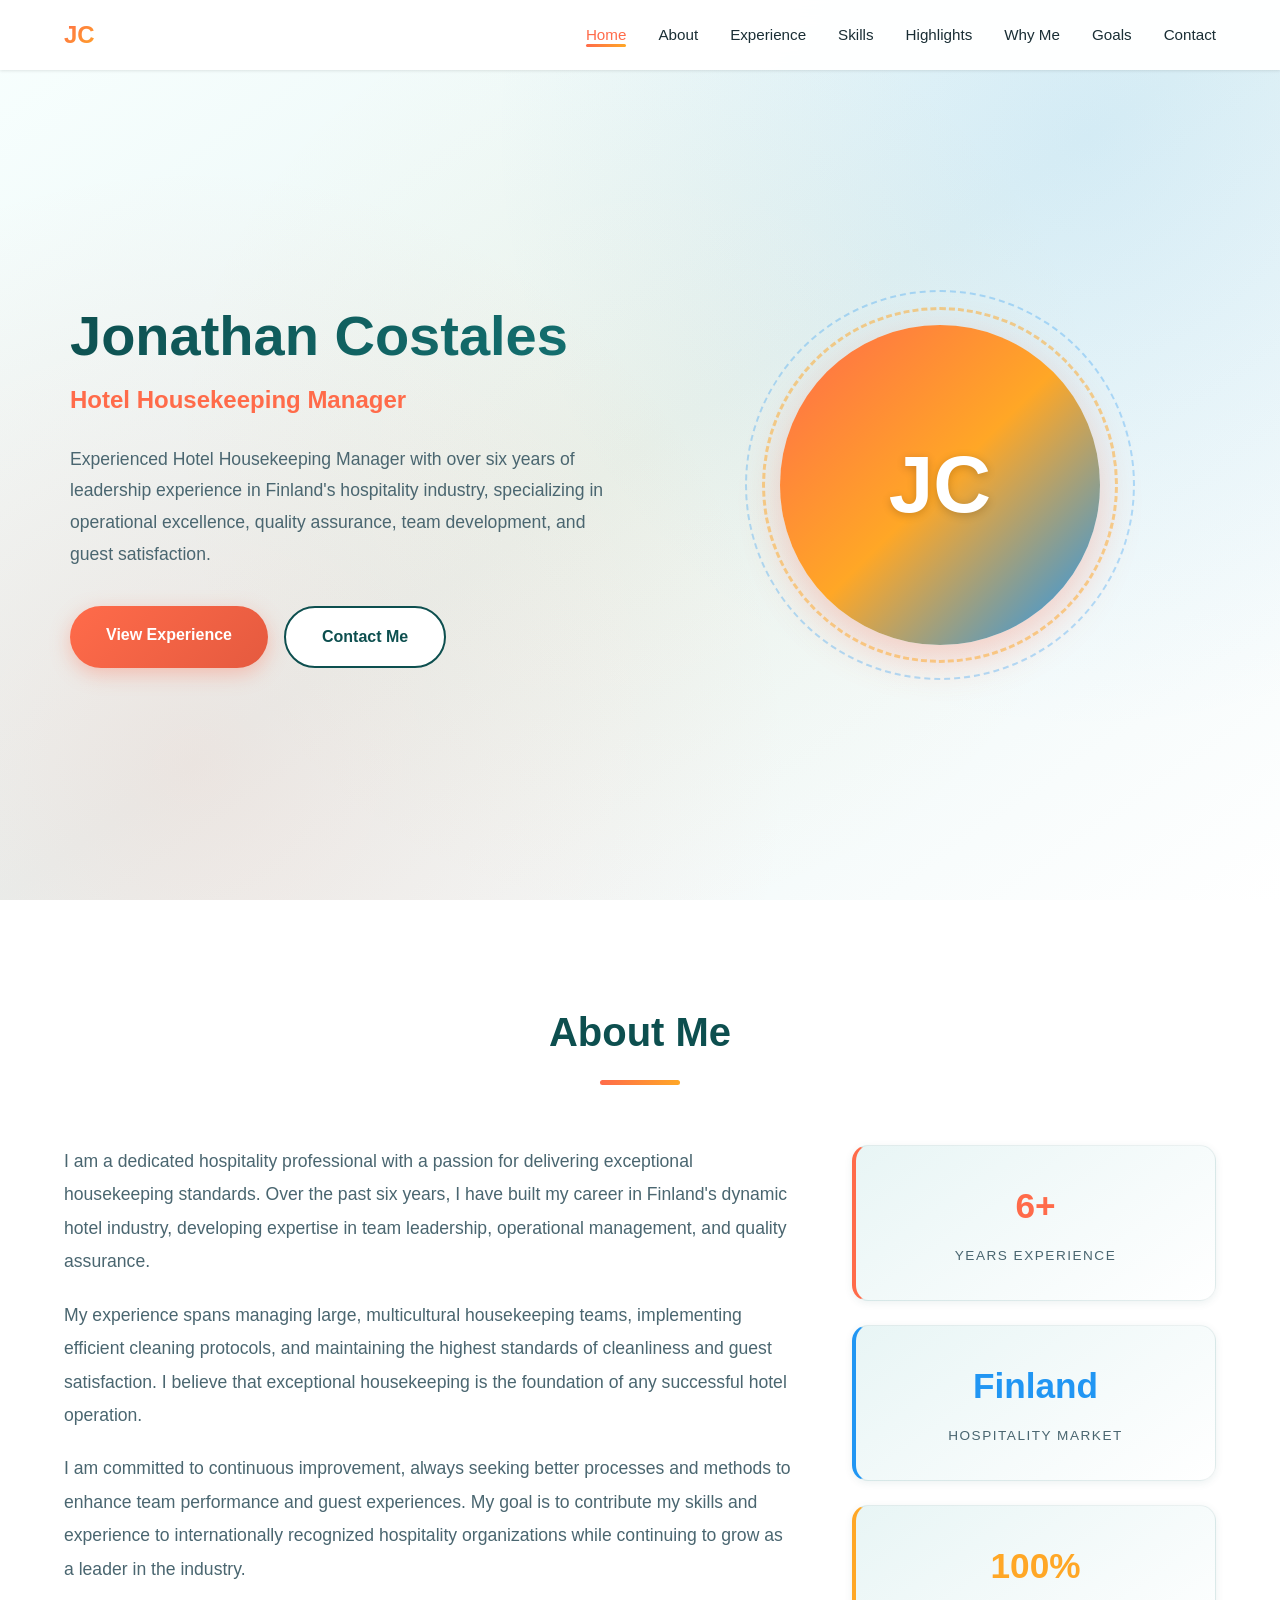
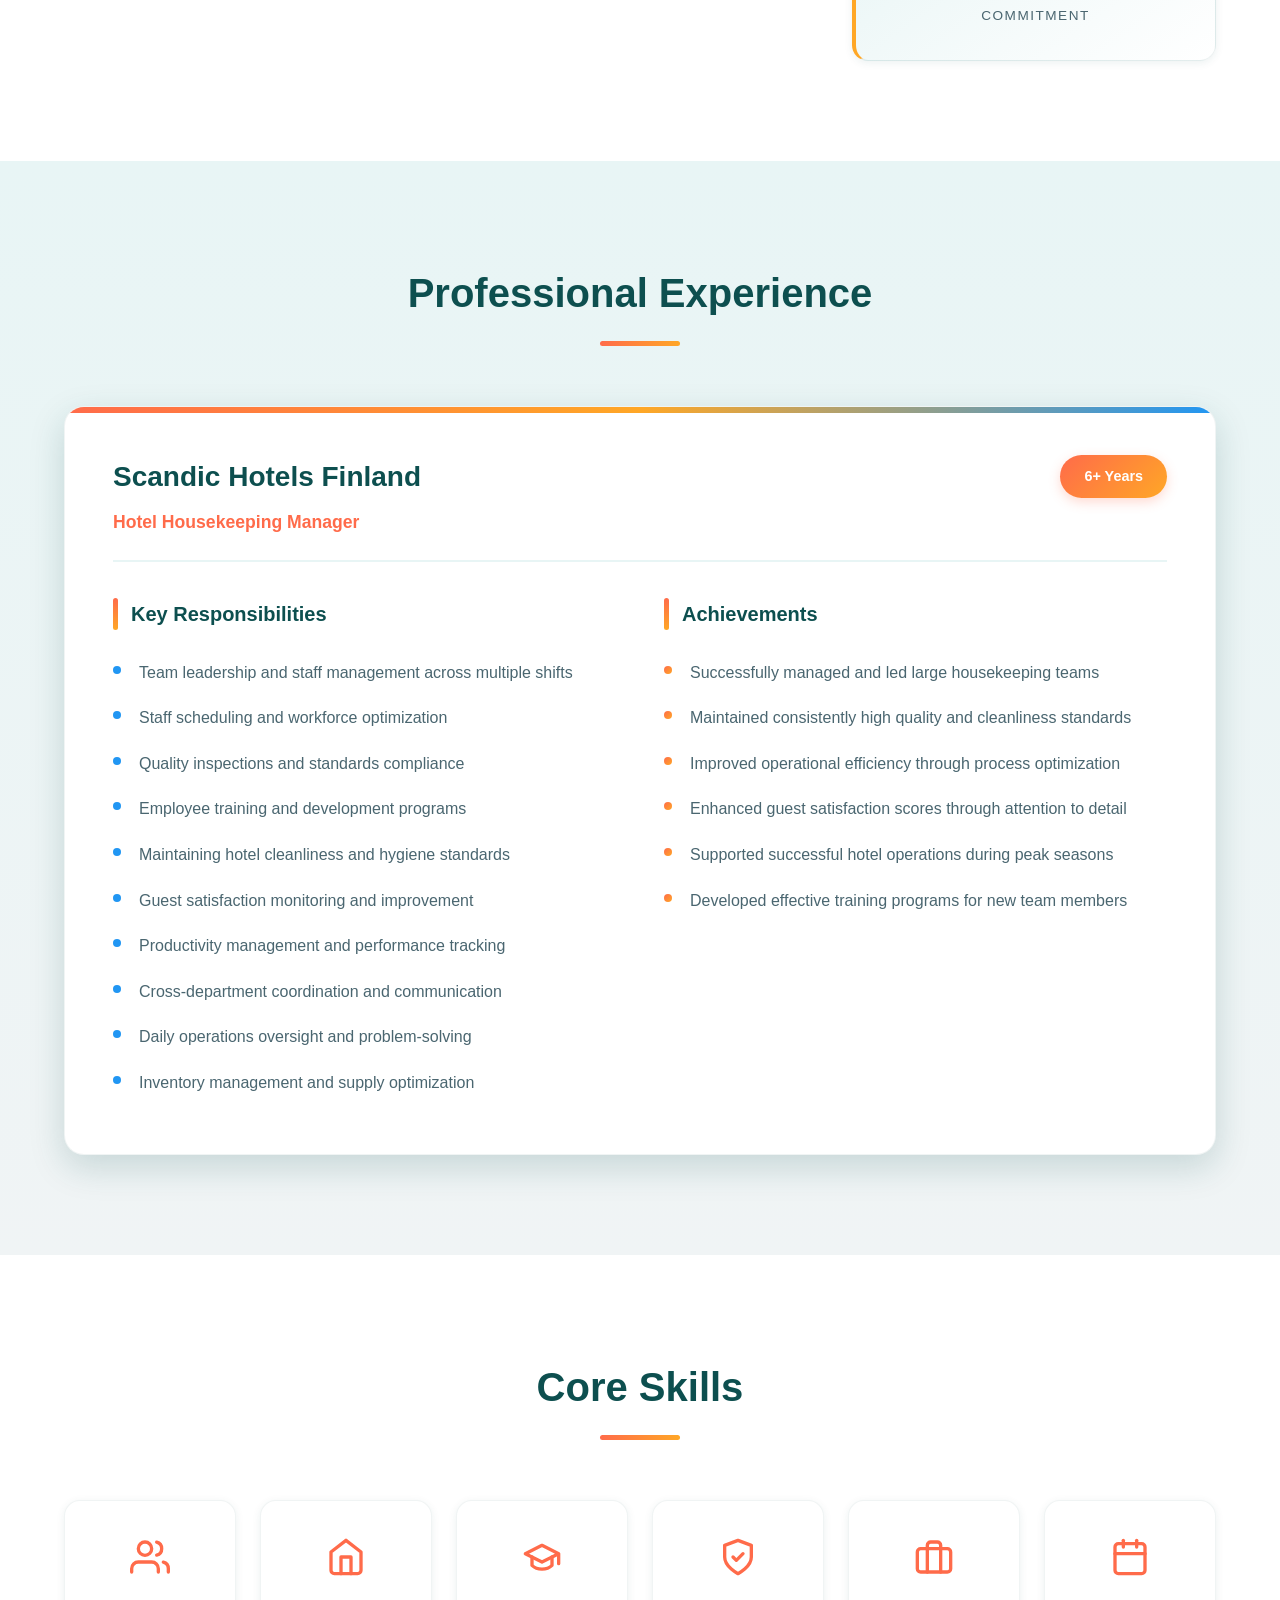
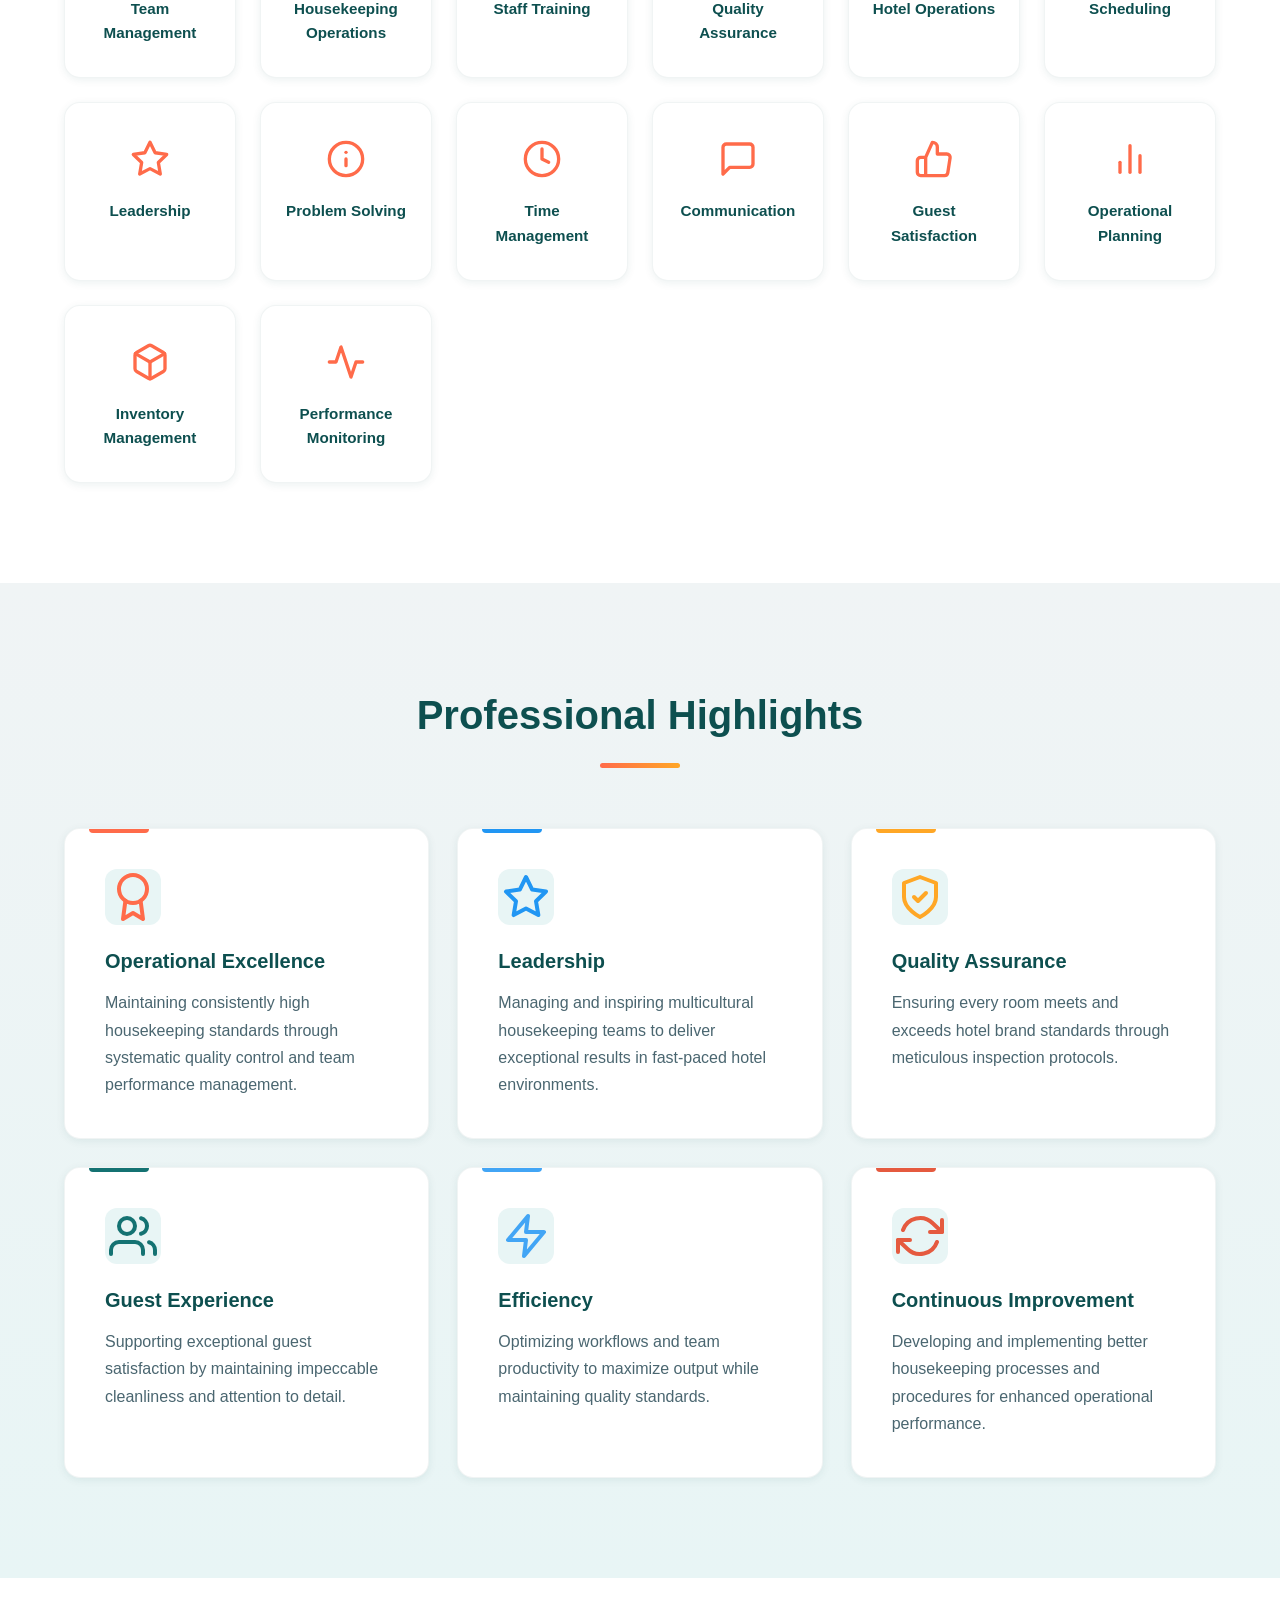
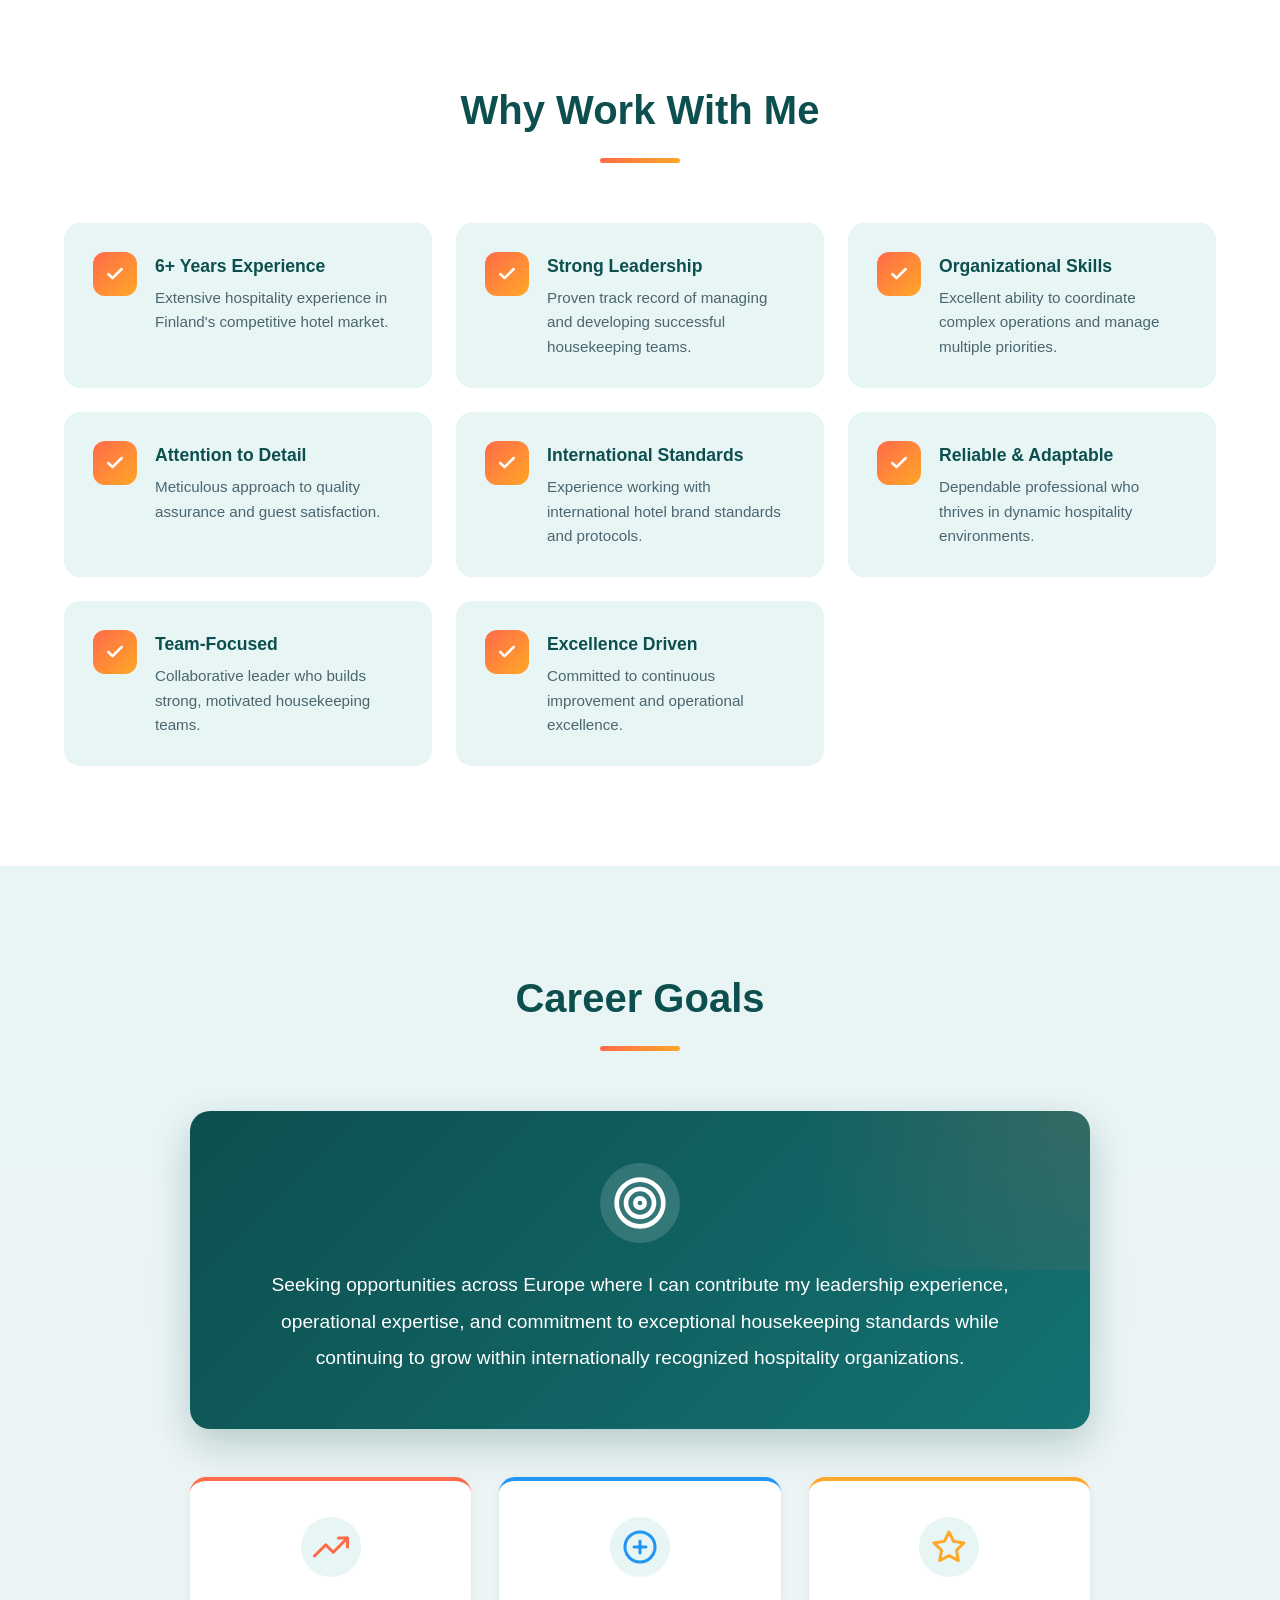
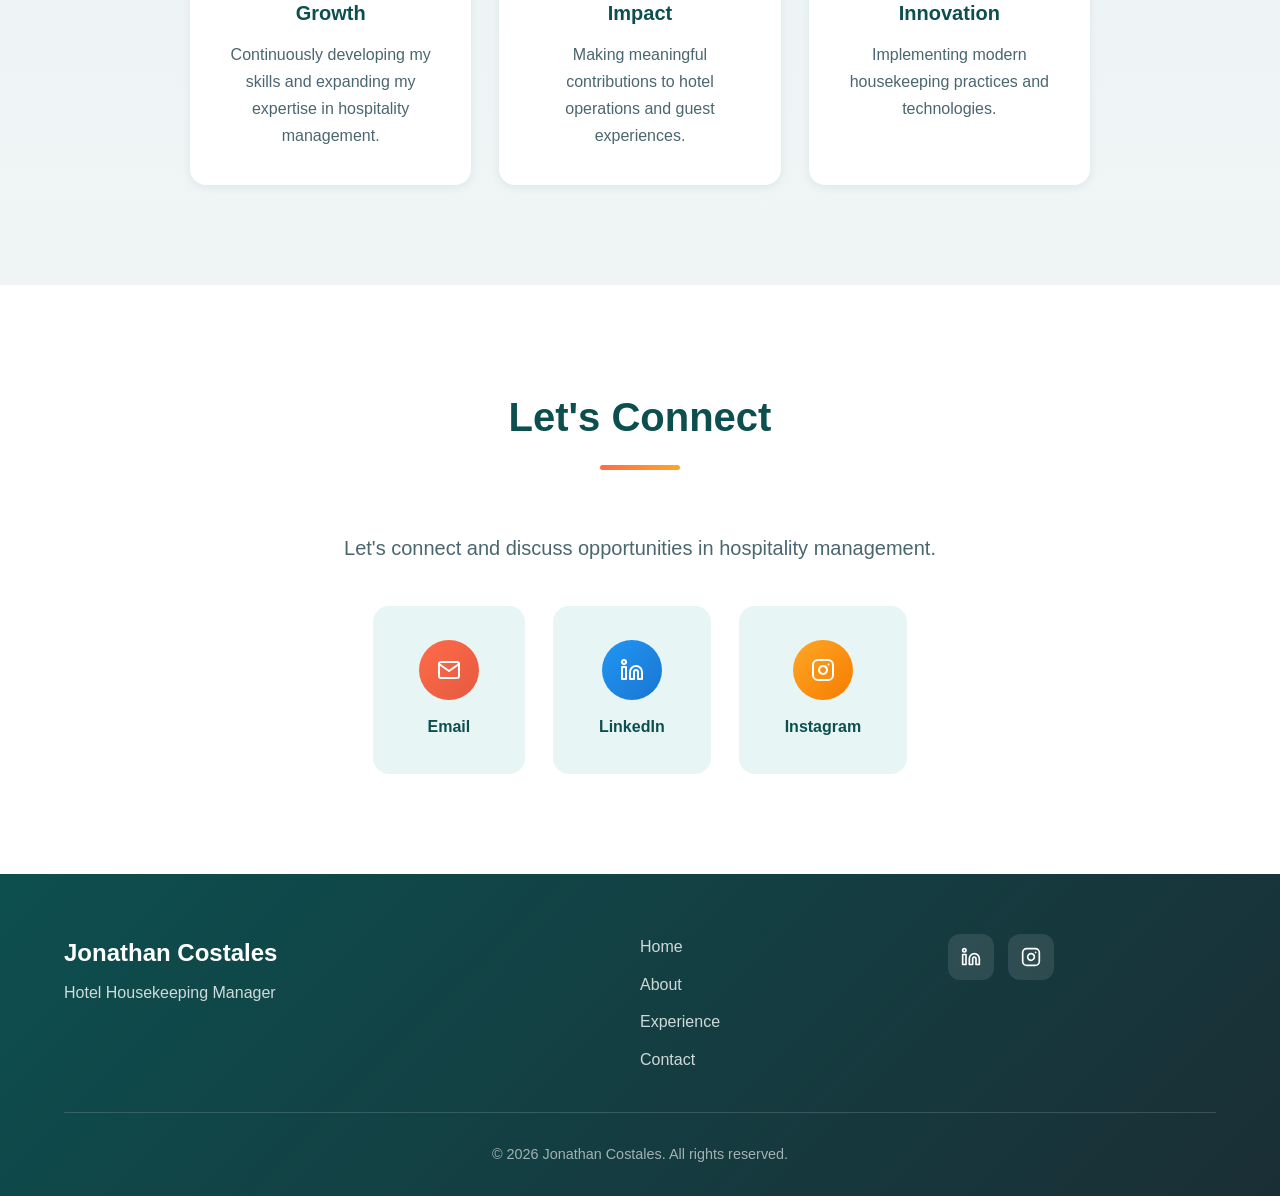
==== index.html @ d3be1f0e "Add JavaScript and CSS for responsive navigation, smooth scrolling, and section animations - Impleme" ====
<!DOCTYPE html>
<html lang="en">
<head>
    <meta charset="UTF-8">
    <meta name="viewport" content="width=device-width, initial-scale=1.0">
    <meta name="description" content="Jonathan Costales – Experienced Hotel Housekeeping Manager with over six years of hospitality leadership experience in Finland. Specializing in operational excellence, team management, and guest satisfaction.">
    <meta name="keywords" content="Hotel Housekeeping Manager Finland, Housekeeping Manager Europe, Hospitality Management, Hotel Operations, Hotel Housekeeping Leadership, Guest Satisfaction, Hotel Management Career">
    <meta name="author" content="Jonathan Costales">
    <title>Jonathan Costales | Hotel Housekeeping Manager</title>
    <link rel="stylesheet" href="styles.css">
</head>
<body>
    <nav class="navbar" id="navbar">
        <div class="nav-container">
            <a href="#hero" class="nav-logo">JC</a>
            <button class="nav-toggle" id="nav-toggle" aria-label="Toggle navigation">
                <span></span>
                <span></span>
                <span></span>
            </button>
            <ul class="nav-menu" id="nav-menu">
                <li><a href="#hero" class="nav-link active">Home</a></li>
                <li><a href="#about" class="nav-link">About</a></li>
                <li><a href="#experience" class="nav-link">Experience</a></li>
                <li><a href="#skills" class="nav-link">Skills</a></li>
                <li><a href="#highlights" class="nav-link">Highlights</a></li>
                <li><a href="#why-work" class="nav-link">Why Me</a></li>
                <li><a href="#goals" class="nav-link">Goals</a></li>
                <li><a href="#contact" class="nav-link">Contact</a></li>
            </ul>
        </div>
    </nav>

    <main>
        <section class="hero" id="hero">
            <div class="hero-bg-pattern"></div>
            <div class="hero-container">
                <div class="hero-content">
                    <h1 class="hero-name">Jonathan Costales</h1>
                    <h2 class="hero-title">Hotel Housekeeping Manager</h2>
                    <p class="hero-intro">Experienced Hotel Housekeeping Manager with over six years of leadership experience in Finland's hospitality industry, specializing in operational excellence, quality assurance, team development, and guest satisfaction.</p>
                    <div class="hero-buttons">
                        <a href="#experience" class="btn btn-primary">View Experience</a>
                        <a href="#contact" class="btn btn-secondary">Contact Me</a>
                    </div>
                </div>
                <div class="hero-image">
                    <div class="hero-avatar">
                        <span class="avatar-text">JC</span>
                    </div>
                </div>
            </div>
        </section>

        <section class="about section" id="about">
            <div class="container">
                <h2 class="section-title">About Me</h2>
                <div class="about-content">
                    <div class="about-text">
                        <p>I am a dedicated hospitality professional with a passion for delivering exceptional housekeeping standards. Over the past six years, I have built my career in Finland's dynamic hotel industry, developing expertise in team leadership, operational management, and quality assurance.</p>
                        <p>My experience spans managing large, multicultural housekeeping teams, implementing efficient cleaning protocols, and maintaining the highest standards of cleanliness and guest satisfaction. I believe that exceptional housekeeping is the foundation of any successful hotel operation.</p>
                        <p>I am committed to continuous improvement, always seeking better processes and methods to enhance team performance and guest experiences. My goal is to contribute my skills and experience to internationally recognized hospitality organizations while continuing to grow as a leader in the industry.</p>
                    </div>
                    <div class="about-stats">
                        <div class="stat-card">
                            <span class="stat-number">6+</span>
                            <span class="stat-label">Years Experience</span>
                        </div>
                        <div class="stat-card">
                            <span class="stat-number">Finland</span>
                            <span class="stat-label">Hospitality Market</span>
                        </div>
                        <div class="stat-card">
                            <span class="stat-number">100%</span>
                            <span class="stat-label">Commitment</span>
                        </div>
                    </div>
                </div>
            </div>
        </section>

        <section class="experience section" id="experience">
            <div class="container">
                <h2 class="section-title">Professional Experience</h2>
                <div class="experience-card">
                    <div class="experience-header">
                        <div class="experience-company">
                            <h3>Scandic Hotels Finland</h3>
                            <span class="experience-role">Hotel Housekeeping Manager</span>
                        </div>
                        <span class="experience-duration">6+ Years</span>
                    </div>
                    <div class="experience-content">
                        <div class="experience-section">
                            <h4>Key Responsibilities</h4>
                            <ul class="experience-list">
                                <li>Team leadership and staff management across multiple shifts</li>
                                <li>Staff scheduling and workforce optimization</li>
                                <li>Quality inspections and standards compliance</li>
                                <li>Employee training and development programs</li>
                                <li>Maintaining hotel cleanliness and hygiene standards</li>
                                <li>Guest satisfaction monitoring and improvement</li>
                                <li>Productivity management and performance tracking</li>
                                <li>Cross-department coordination and communication</li>
                                <li>Daily operations oversight and problem-solving</li>
                                <li>Inventory management and supply optimization</li>
                            </ul>
                        </div>
                        <div class="experience-section">
                            <h4>Achievements</h4>
                            <ul class="experience-list achievements">
                                <li>Successfully managed and led large housekeeping teams</li>
                                <li>Maintained consistently high quality and cleanliness standards</li>
                                <li>Improved operational efficiency through process optimization</li>
                                <li>Enhanced guest satisfaction scores through attention to detail</li>
                                <li>Supported successful hotel operations during peak seasons</li>
                                <li>Developed effective training programs for new team members</li>
                            </ul>
                        </div>
                    </div>
                </div>
            </div>
        </section>

        <section class="skills section" id="skills">
            <div class="container">
                <h2 class="section-title">Core Skills</h2>
                <div class="skills-grid">
                    <div class="skill-card">
                        <div class="skill-icon">
                            <svg width="40" height="40" viewBox="0 0 24 24" fill="none" stroke="currentColor" stroke-width="2" stroke-linecap="round" stroke-linejoin="round">
                                <path d="M17 21v-2a4 4 0 0 0-4-4H5a4 4 0 0 0-4 4v2"></path>
                                <circle cx="9" cy="7" r="4"></circle>
                                <path d="M23 21v-2a4 4 0 0 0-3-3.87"></path>
                                <path d="M16 3.13a4 4 0 0 1 0 7.75"></path>
                            </svg>
                        </div>
                        <h3>Team Management</h3>
                    </div>
                    <div class="skill-card">
                        <div class="skill-icon">
                            <svg width="40" height="40" viewBox="0 0 24 24" fill="none" stroke="currentColor" stroke-width="2" stroke-linecap="round" stroke-linejoin="round">
                                <path d="M3 9l9-7 9 7v11a2 2 0 0 1-2 2H5a2 2 0 0 1-2-2z"></path>
                                <polyline points="9 22 9 12 15 12 15 22"></polyline>
                            </svg>
                        </div>
                        <h3>Housekeeping Operations</h3>
                    </div>
                    <div class="skill-card">
                        <div class="skill-icon">
                            <svg width="40" height="40" viewBox="0 0 24 24" fill="none" stroke="currentColor" stroke-width="2" stroke-linecap="round" stroke-linejoin="round">
                                <path d="M22 10v6M2 10l10-5 10 5-10 5z"></path>
                                <path d="M6 12v5c3 3 9 3 12 0v-5"></path>
                            </svg>
                        </div>
                        <h3>Staff Training</h3>
                    </div>
                    <div class="skill-card">
                        <div class="skill-icon">
                            <svg width="40" height="40" viewBox="0 0 24 24" fill="none" stroke="currentColor" stroke-width="2" stroke-linecap="round" stroke-linejoin="round">
                                <path d="M12 22s8-4 8-10V5l-8-3-8 3v7c0 6 8 10 8 10z"></path>
                                <polyline points="9 12 11 14 15 10"></polyline>
                            </svg>
                        </div>
                        <h3>Quality Assurance</h3>
                    </div>
                    <div class="skill-card">
                        <div class="skill-icon">
                            <svg width="40" height="40" viewBox="0 0 24 24" fill="none" stroke="currentColor" stroke-width="2" stroke-linecap="round" stroke-linejoin="round">
                                <rect x="2" y="7" width="20" height="14" rx="2" ry="2"></rect>
                                <path d="M16 21V5a2 2 0 0 0-2-2h-4a2 2 0 0 0-2 2v16"></path>
                            </svg>
                        </div>
                        <h3>Hotel Operations</h3>
                    </div>
                    <div class="skill-card">
                        <div class="skill-icon">
                            <svg width="40" height="40" viewBox="0 0 24 24" fill="none" stroke="currentColor" stroke-width="2" stroke-linecap="round" stroke-linejoin="round">
                                <rect x="3" y="4" width="18" height="18" rx="2" ry="2"></rect>
                                <line x1="16" y1="2" x2="16" y2="6"></line>
                                <line x1="8" y1="2" x2="8" y2="6"></line>
                                <line x1="3" y1="10" x2="21" y2="10"></line>
                            </svg>
                        </div>
                        <h3>Scheduling</h3>
                    </div>
                    <div class="skill-card">
                        <div class="skill-icon">
                            <svg width="40" height="40" viewBox="0 0 24 24" fill="none" stroke="currentColor" stroke-width="2" stroke-linecap="round" stroke-linejoin="round">
                                <polygon points="12 2 15.09 8.26 22 9.27 17 14.14 18.18 21.02 12 17.77 5.82 21.02 7 14.14 2 9.27 8.91 8.26 12 2"></polygon>
                            </svg>
                        </div>
                        <h3>Leadership</h3>
                    </div>
                    <div class="skill-card">
                        <div class="skill-icon">
                            <svg width="40" height="40" viewBox="0 0 24 24" fill="none" stroke="currentColor" stroke-width="2" stroke-linecap="round" stroke-linejoin="round">
                                <circle cx="12" cy="12" r="10"></circle>
                                <line x1="12" y1="16" x2="12" y2="12"></line>
                                <line x1="12" y1="8" x2="12.01" y2="8"></line>
                            </svg>
                        </div>
                        <h3>Problem Solving</h3>
                    </div>
                    <div class="skill-card">
                        <div class="skill-icon">
                            <svg width="40" height="40" viewBox="0 0 24 24" fill="none" stroke="currentColor" stroke-width="2" stroke-linecap="round" stroke-linejoin="round">
                                <circle cx="12" cy="12" r="10"></circle>
                                <polyline points="12 6 12 12 16 14"></polyline>
                            </svg>
                        </div>
                        <h3>Time Management</h3>
                    </div>
                    <div class="skill-card">
                        <div class="skill-icon">
                            <svg width="40" height="40" viewBox="0 0 24 24" fill="none" stroke="currentColor" stroke-width="2" stroke-linecap="round" stroke-linejoin="round">
                                <path d="M21 15a2 2 0 0 1-2 2H7l-4 4V5a2 2 0 0 1 2-2h14a2 2 0 0 1 2 2z"></path>
                            </svg>
                        </div>
                        <h3>Communication</h3>
                    </div>
                    <div class="skill-card">
                        <div class="skill-icon">
                            <svg width="40" height="40" viewBox="0 0 24 24" fill="none" stroke="currentColor" stroke-width="2" stroke-linecap="round" stroke-linejoin="round">
                                <path d="M14 9V5a3 3 0 0 0-3-3l-4 9v11h11.28a2 2 0 0 0 2-1.7l1.38-9a2 2 0 0 0-2-2.3zM7 22H4a2 2 0 0 1-2-2v-7a2 2 0 0 1 2-2h3"></path>
                            </svg>
                        </div>
                        <h3>Guest Satisfaction</h3>
                    </div>
                    <div class="skill-card">
                        <div class="skill-icon">
                            <svg width="40" height="40" viewBox="0 0 24 24" fill="none" stroke="currentColor" stroke-width="2" stroke-linecap="round" stroke-linejoin="round">
                                <line x1="18" y1="20" x2="18" y2="10"></line>
                                <line x1="12" y1="20" x2="12" y2="4"></line>
                                <line x1="6" y1="20" x2="6" y2="14"></line>
                            </svg>
                        </div>
                        <h3>Operational Planning</h3>
                    </div>
                    <div class="skill-card">
                        <div class="skill-icon">
                            <svg width="40" height="40" viewBox="0 0 24 24" fill="none" stroke="currentColor" stroke-width="2" stroke-linecap="round" stroke-linejoin="round">
                                <path d="M21 16V8a2 2 0 0 0-1-1.73l-7-4a2 2 0 0 0-2 0l-7 4A2 2 0 0 0 3 8v8a2 2 0 0 0 1 1.73l7 4a2 2 0 0 0 2 0l7-4A2 2 0 0 0 21 16z"></path>
                                <polyline points="3.27 6.96 12 12.01 20.73 6.96"></polyline>
                                <line x1="12" y1="22.08" x2="12" y2="12"></line>
                            </svg>
                        </div>
                        <h3>Inventory Management</h3>
                    </div>
                    <div class="skill-card">
                        <div class="skill-icon">
                            <svg width="40" height="40" viewBox="0 0 24 24" fill="none" stroke="currentColor" stroke-width="2" stroke-linecap="round" stroke-linejoin="round">
                                <polyline points="22 12 18 12 15 21 9 3 6 12 2 12"></polyline>
                            </svg>
                        </div>
                        <h3>Performance Monitoring</h3>
                    </div>
                </div>
            </div>
        </section>

        <section class="highlights section" id="highlights">
            <div class="container">
                <h2 class="section-title">Professional Highlights</h2>
                <div class="highlights-grid">
                    <div class="highlight-card">
                        <div class="highlight-icon">
                            <svg width="48" height="48" viewBox="0 0 24 24" fill="none" stroke="currentColor" stroke-width="2" stroke-linecap="round" stroke-linejoin="round">
                                <circle cx="12" cy="8" r="7"></circle>
                                <polyline points="8.21 13.89 7 23 12 20 17 23 15.79 13.88"></polyline>
                            </svg>
                        </div>
                        <h3>Operational Excellence</h3>
                        <p>Maintaining consistently high housekeeping standards through systematic quality control and team performance management.</p>
                    </div>
                    <div class="highlight-card">
                        <div class="highlight-icon">
                            <svg width="48" height="48" viewBox="0 0 24 24" fill="none" stroke="currentColor" stroke-width="2" stroke-linecap="round" stroke-linejoin="round">
                                <polygon points="12 2 15.09 8.26 22 9.27 17 14.14 18.18 21.02 12 17.77 5.82 21.02 7 14.14 2 9.27 8.91 8.26 12 2"></polygon>
                            </svg>
                        </div>
                        <h3>Leadership</h3>
                        <p>Managing and inspiring multicultural housekeeping teams to deliver exceptional results in fast-paced hotel environments.</p>
                    </div>
                    <div class="highlight-card">
                        <div class="highlight-icon">
                            <svg width="48" height="48" viewBox="0 0 24 24" fill="none" stroke="currentColor" stroke-width="2" stroke-linecap="round" stroke-linejoin="round">
                                <path d="M12 22s8-4 8-10V5l-8-3-8 3v7c0 6 8 10 8 10z"></path>
                                <polyline points="9 12 11 14 15 10"></polyline>
                            </svg>
                        </div>
                        <h3>Quality Assurance</h3>
                        <p>Ensuring every room meets and exceeds hotel brand standards through meticulous inspection protocols.</p>
                    </div>
                    <div class="highlight-card">
                        <div class="highlight-icon">
                            <svg width="48" height="48" viewBox="0 0 24 24" fill="none" stroke="currentColor" stroke-width="2" stroke-linecap="round" stroke-linejoin="round">
                                <path d="M17 21v-2a4 4 0 0 0-4-4H5a4 4 0 0 0-4 4v2"></path>
                                <circle cx="9" cy="7" r="4"></circle>
                                <path d="M23 21v-2a4 4 0 0 0-3-3.87"></path>
                                <path d="M16 3.13a4 4 0 0 1 0 7.75"></path>
                            </svg>
                        </div>
                        <h3>Guest Experience</h3>
                        <p>Supporting exceptional guest satisfaction by maintaining impeccable cleanliness and attention to detail.</p>
                    </div>
                    <div class="highlight-card">
                        <div class="highlight-icon">
                            <svg width="48" height="48" viewBox="0 0 24 24" fill="none" stroke="currentColor" stroke-width="2" stroke-linecap="round" stroke-linejoin="round">
                                <polygon points="13 2 3 14 12 14 11 22 21 10 12 10 13 2"></polygon>
                            </svg>
                        </div>
                        <h3>Efficiency</h3>
                        <p>Optimizing workflows and team productivity to maximize output while maintaining quality standards.</p>
                    </div>
                    <div class="highlight-card">
                        <div class="highlight-icon">
                            <svg width="48" height="48" viewBox="0 0 24 24" fill="none" stroke="currentColor" stroke-width="2" stroke-linecap="round" stroke-linejoin="round">
                                <polyline points="23 4 23 10 17 10"></polyline>
                                <polyline points="1 20 1 14 7 14"></polyline>
                                <path d="M3.51 9a9 9 0 0 1 14.85-3.36L23 10M1 14l4.64 4.36A9 9 0 0 0 20.49 15"></path>
                            </svg>
                        </div>
                        <h3>Continuous Improvement</h3>
                        <p>Developing and implementing better housekeeping processes and procedures for enhanced operational performance.</p>
                    </div>
                </div>
            </div>
        </section>

        <section class="why-work section" id="why-work">
            <div class="container">
                <h2 class="section-title">Why Work With Me</h2>
                <div class="why-grid">
                    <div class="why-item">
                        <span class="why-check">
                            <svg width="20" height="20" viewBox="0 0 24 24" fill="none" stroke="currentColor" stroke-width="3" stroke-linecap="round" stroke-linejoin="round">
                                <polyline points="20 6 9 17 4 12"></polyline>
                            </svg>
                        </span>
                        <div class="why-text">
                            <h3>6+ Years Experience</h3>
                            <p>Extensive hospitality experience in Finland's competitive hotel market.</p>
                        </div>
                    </div>
                    <div class="why-item">
                        <span class="why-check">
                            <svg width="20" height="20" viewBox="0 0 24 24" fill="none" stroke="currentColor" stroke-width="3" stroke-linecap="round" stroke-linejoin="round">
                                <polyline points="20 6 9 17 4 12"></polyline>
                            </svg>
                        </span>
                        <div class="why-text">
                            <h3>Strong Leadership</h3>
                            <p>Proven track record of managing and developing successful housekeeping teams.</p>
                        </div>
                    </div>
                    <div class="why-item">
                        <span class="why-check">
                            <svg width="20" height="20" viewBox="0 0 24 24" fill="none" stroke="currentColor" stroke-width="3" stroke-linecap="round" stroke-linejoin="round">
                                <polyline points="20 6 9 17 4 12"></polyline>
                            </svg>
                        </span>
                        <div class="why-text">
                            <h3>Organizational Skills</h3>
                            <p>Excellent ability to coordinate complex operations and manage multiple priorities.</p>
                        </div>
                    </div>
                    <div class="why-item">
                        <span class="why-check">
                            <svg width="20" height="20" viewBox="0 0 24 24" fill="none" stroke="currentColor" stroke-width="3" stroke-linecap="round" stroke-linejoin="round">
                                <polyline points="20 6 9 17 4 12"></polyline>
                            </svg>
                        </span>
                        <div class="why-text">
                            <h3>Attention to Detail</h3>
                            <p>Meticulous approach to quality assurance and guest satisfaction.</p>
                        </div>
                    </div>
                    <div class="why-item">
                        <span class="why-check">
                            <svg width="20" height="20" viewBox="0 0 24 24" fill="none" stroke="currentColor" stroke-width="3" stroke-linecap="round" stroke-linejoin="round">
                                <polyline points="20 6 9 17 4 12"></polyline>
                            </svg>
                        </span>
                        <div class="why-text">
                            <h3>International Standards</h3>
                            <p>Experience working with international hotel brand standards and protocols.</p>
                        </div>
                    </div>
                    <div class="why-item">
                        <span class="why-check">
                            <svg width="20" height="20" viewBox="0 0 24 24" fill="none" stroke="currentColor" stroke-width="3" stroke-linecap="round" stroke-linejoin="round">
                                <polyline points="20 6 9 17 4 12"></polyline>
                            </svg>
                        </span>
                        <div class="why-text">
                            <h3>Reliable & Adaptable</h3>
                            <p>Dependable professional who thrives in dynamic hospitality environments.</p>
                        </div>
                    </div>
                    <div class="why-item">
                        <span class="why-check">
                            <svg width="20" height="20" viewBox="0 0 24 24" fill="none" stroke="currentColor" stroke-width="3" stroke-linecap="round" stroke-linejoin="round">
                                <polyline points="20 6 9 17 4 12"></polyline>
                            </svg>
                        </span>
                        <div class="why-text">
                            <h3>Team-Focused</h3>
                            <p>Collaborative leader who builds strong, motivated housekeeping teams.</p>
                        </div>
                    </div>
                    <div class="why-item">
                        <span class="why-check">
                            <svg width="20" height="20" viewBox="0 0 24 24" fill="none" stroke="currentColor" stroke-width="3" stroke-linecap="round" stroke-linejoin="round">
                                <polyline points="20 6 9 17 4 12"></polyline>
                            </svg>
                        </span>
                        <div class="why-text">
                            <h3>Excellence Driven</h3>
                            <p>Committed to continuous improvement and operational excellence.</p>
                        </div>
                    </div>
                </div>
            </div>
        </section>

        <section class="goals section" id="goals">
            <div class="container">
                <h2 class="section-title">Career Goals</h2>
                <div class="goals-content">
                    <div class="goals-card">
                        <div class="goals-icon">
                            <svg width="56" height="56" viewBox="0 0 24 24" fill="none" stroke="currentColor" stroke-width="2" stroke-linecap="round" stroke-linejoin="round">
                                <circle cx="12" cy="12" r="10"></circle>
                                <circle cx="12" cy="12" r="6"></circle>
                                <circle cx="12" cy="12" r="2"></circle>
                            </svg>
                        </div>
                        <p class="goals-text">Seeking opportunities across Europe where I can contribute my leadership experience, operational expertise, and commitment to exceptional housekeeping standards while continuing to grow within internationally recognized hospitality organizations.</p>
                    </div>
                    <div class="goals-values">
                        <div class="value-item">
                            <div class="value-icon">
                                <svg width="36" height="36" viewBox="0 0 24 24" fill="none" stroke="currentColor" stroke-width="2" stroke-linecap="round" stroke-linejoin="round">
                                    <polyline points="23 6 13.5 15.5 8.5 10.5 1 18"></polyline>
                                    <polyline points="17 6 23 6 23 12"></polyline>
                                </svg>
                            </div>
                            <h3>Growth</h3>
                            <p>Continuously developing my skills and expanding my expertise in hospitality management.</p>
                        </div>
                        <div class="value-item">
                            <div class="value-icon">
                                <svg width="36" height="36" viewBox="0 0 24 24" fill="none" stroke="currentColor" stroke-width="2" stroke-linecap="round" stroke-linejoin="round">
                                    <circle cx="12" cy="12" r="10"></circle>
                                    <line x1="12" y1="8" x2="12" y2="16"></line>
                                    <line x1="8" y1="12" x2="16" y2="12"></line>
                                </svg>
                            </div>
                            <h3>Impact</h3>
                            <p>Making meaningful contributions to hotel operations and guest experiences.</p>
                        </div>
                        <div class="value-item">
                            <div class="value-icon">
                                <svg width="36" height="36" viewBox="0 0 24 24" fill="none" stroke="currentColor" stroke-width="2" stroke-linecap="round" stroke-linejoin="round">
                                    <polygon points="12 2 15.09 8.26 22 9.27 17 14.14 18.18 21.02 12 17.77 5.82 21.02 7 14.14 2 9.27 8.91 8.26 12 2"></polygon>
                                </svg>
                            </div>
                            <h3>Innovation</h3>
                            <p>Implementing modern housekeeping practices and technologies.</p>
                        </div>
                    </div>
                </div>
            </div>
        </section>

        <section class="contact section" id="contact">
            <div class="container">
                <h2 class="section-title">Let's Connect</h2>
                <div class="contact-content">
                    <p class="contact-intro">Let's connect and discuss opportunities in hospitality management.</p>
                    <div class="contact-links">
                        <a href="mailto:jonathan@example.com" class="contact-item">
                            <span class="contact-icon">
                                <svg width="24" height="24" viewBox="0 0 24 24" fill="none" stroke="currentColor" stroke-width="2" stroke-linecap="round" stroke-linejoin="round">
                                    <path d="M4 4h16c1.1 0 2 .9 2 2v12c0 1.1-.9 2-2 2H4c-1.1 0-2-.9-2-2V6c0-1.1.9-2 2-2z"></path>
                                    <polyline points="22,6 12,13 2,6"></polyline>
                                </svg>
                            </span>
                            <span class="contact-label">Email</span>
                        </a>
                        <a href="https://linkedin.com/in/jonathancostales" class="contact-item" target="_blank" rel="noopener noreferrer">
                            <span class="contact-icon">
                                <svg width="24" height="24" viewBox="0 0 24 24" fill="none" stroke="currentColor" stroke-width="2" stroke-linecap="round" stroke-linejoin="round">
                                    <path d="M16 8a6 6 0 0 1 6 6v7h-4v-7a2 2 0 0 0-2-2 2 2 0 0 0-2 2v7h-4v-7a6 6 0 0 1 6-6z"></path>
                                    <rect x="2" y="9" width="4" height="12"></rect>
                                    <circle cx="4" cy="4" r="2"></circle>
                                </svg>
                            </span>
                            <span class="contact-label">LinkedIn</span>
                        </a>
                        <a href="https://instagram.com/jonathancostales" class="contact-item" target="_blank" rel="noopener noreferrer">
                            <span class="contact-icon">
                                <svg width="24" height="24" viewBox="0 0 24 24" fill="none" stroke="currentColor" stroke-width="2" stroke-linecap="round" stroke-linejoin="round">
                                    <rect x="2" y="2" width="20" height="20" rx="5" ry="5"></rect>
                                    <path d="M16 11.37A4 4 0 1 1 12.63 8 4 4 0 0 1 16 11.37z"></path>
                                    <line x1="17.5" y1="6.5" x2="17.51" y2="6.5"></line>
                                </svg>
                            </span>
                            <span class="contact-label">Instagram</span>
                        </a>
                    </div>
                </div>
            </div>
        </section>
    </main>

    <footer class="footer">
        <div class="container">
            <div class="footer-content">
                <div class="footer-brand">
                    <h3>Jonathan Costales</h3>
                    <p>Hotel Housekeeping Manager</p>
                </div>
                <nav class="footer-nav">
                    <a href="#hero">Home</a>
                    <a href="#about">About</a>
                    <a href="#experience">Experience</a>
                    <a href="#contact">Contact</a>
                </nav>
                <div class="footer-social">
                    <a href="https://linkedin.com/in/jonathancostales" target="_blank" rel="noopener noreferrer" aria-label="LinkedIn">
                        <svg width="20" height="20" viewBox="0 0 24 24" fill="none" stroke="currentColor" stroke-width="2" stroke-linecap="round" stroke-linejoin="round">
                            <path d="M16 8a6 6 0 0 1 6 6v7h-4v-7a2 2 0 0 0-2-2 2 2 0 0 0-2 2v7h-4v-7a6 6 0 0 1 6-6z"></path>
                            <rect x="2" y="9" width="4" height="12"></rect>
                            <circle cx="4" cy="4" r="2"></circle>
                        </svg>
                    </a>
                    <a href="https://instagram.com/jonathancostales" target="_blank" rel="noopener noreferrer" aria-label="Instagram">
                        <svg width="20" height="20" viewBox="0 0 24 24" fill="none" stroke="currentColor" stroke-width="2" stroke-linecap="round" stroke-linejoin="round">
                            <rect x="2" y="2" width="20" height="20" rx="5" ry="5"></rect>
                            <path d="M16 11.37A4 4 0 1 1 12.63 8 4 4 0 0 1 16 11.37z"></path>
                            <line x1="17.5" y1="6.5" x2="17.51" y2="6.5"></line>
                        </svg>
                    </a>
                </div>
            </div>
            <div class="footer-bottom">
                <p>&copy; 2026 Jonathan Costales. All rights reserved.</p>
            </div>
        </div>
    </footer>

    <button class="back-to-top" id="back-to-top" aria-label="Back to top">
        <svg width="24" height="24" viewBox="0 0 24 24" fill="none" stroke="currentColor" stroke-width="2.5" stroke-linecap="round" stroke-linejoin="round">
            <line x1="12" y1="19" x2="12" y2="5"></line>
            <polyline points="5 12 12 5 19 12"></polyline>
        </svg>
    </button>

    <script src="script.js"></script>
</body>
</html>
---- styles.css ----
* {
    margin: 0;
    padding: 0;
    box-sizing: border-box;
}

:root {
    --deep-teal: #0d4f4f;
    --vibrant-teal: #147272;
    --coral: #ff6b4a;
    --coral-dark: #e55a3f;
    --electric-blue: #2196f3;
    --bright-blue: #42a5f5;
    --golden-amber: #ffa726;
    --white: #ffffff;
    --off-white: #f8fffe;
    --light-mint: #e8f5f5;
    --soft-gray: #f0f4f5;
    --dark-slate: #1a2e35;
    --text-dark: #0d1f23;
    --text-muted: #4a6670;
    --shadow-sm: 0 2px 8px rgba(13, 79, 79, 0.08);
    --shadow-md: 0 6px 20px rgba(13, 79, 79, 0.12);
    --shadow-lg: 0 12px 35px rgba(13, 79, 79, 0.18);
    --transition: all 0.3s ease;
}

html {
    scroll-behavior: smooth;
    font-size: 16px;
}

body {
    font-family: -apple-system, BlinkMacSystemFont, 'Segoe UI', Roboto, 'Helvetica Neue', Arial, sans-serif;
    line-height: 1.6;
    color: var(--text-dark);
    background-color: var(--white);
}

.container {
    max-width: 1200px;
    margin: 0 auto;
    padding: 0 24px;
}

.section {
    padding: 100px 0;
}

.section-title {
    font-size: 2.5rem;
    font-weight: 700;
    color: var(--deep-teal);
    text-align: center;
    margin-bottom: 60px;
    position: relative;
}

.section-title::after {
    content: '';
    display: block;
    width: 80px;
    height: 5px;
    background: linear-gradient(90deg, var(--coral), var(--golden-amber));
    margin: 16px auto 0;
    border-radius: 3px;
}

/* Navbar */
.navbar {
    position: fixed;
    top: 0;
    left: 0;
    right: 0;
    background: rgba(255, 255, 255, 0.97);
    backdrop-filter: blur(12px);
    box-shadow: var(--shadow-sm);
    z-index: 1000;
    transition: var(--transition);
}

.nav-container {
    max-width: 1200px;
    margin: 0 auto;
    padding: 0 24px;
    display: flex;
    justify-content: space-between;
    align-items: center;
    height: 70px;
}

.nav-logo {
    font-size: 1.5rem;
    font-weight: 800;
    background: linear-gradient(135deg, var(--coral), var(--golden-amber));
    -webkit-background-clip: text;
    -webkit-text-fill-color: transparent;
    background-clip: text;
    text-decoration: none;
    transition: var(--transition);
}

.nav-logo:hover {
    opacity: 0.9;
}

.nav-menu {
    display: flex;
    list-style: none;
    gap: 32px;
}

.nav-link {
    text-decoration: none;
    color: var(--dark-slate);
    font-weight: 500;
    font-size: 0.95rem;
    transition: var(--transition);
    position: relative;
}

.nav-link::after {
    content: '';
    position: absolute;
    bottom: -4px;
    left: 0;
    width: 0;
    height: 3px;
    background: linear-gradient(90deg, var(--coral), var(--golden-amber));
    transition: var(--transition);
    border-radius: 2px;
}

.nav-link:hover,
.nav-link.active {
    color: var(--coral);
}

.nav-link:hover::after,
.nav-link.active::after {
    width: 100%;
}

.nav-toggle {
    display: none;
    flex-direction: column;
    cursor: pointer;
    gap: 5px;
    background: none;
    border: none;
    padding: 8px;
}

.nav-toggle span {
    width: 26px;
    height: 3px;
    background: var(--deep-teal);
    border-radius: 2px;
    transition: var(--transition);
}

/* Hero Section */
.hero {
    min-height: 100vh;
    display: flex;
    align-items: center;
    background: linear-gradient(145deg, var(--off-white) 0%, var(--light-mint) 50%, var(--white) 100%);
    position: relative;
    overflow: hidden;
    padding-top: 70px;
}

.hero-bg-pattern {
    position: absolute;
    top: 0;
    left: 0;
    right: 0;
    bottom: 0;
    background-image:
        radial-gradient(circle at 15% 85%, rgba(255, 107, 74, 0.12) 0%, transparent 45%),
        radial-gradient(circle at 85% 15%, rgba(33, 150, 243, 0.1) 0%, transparent 45%),
        radial-gradient(circle at 50% 50%, rgba(255, 167, 38, 0.06) 0%, transparent 60%);
    pointer-events: none;
}

.hero-container {
    max-width: 1200px;
    margin: 0 auto;
    padding: 0 24px;
    display: grid;
    grid-template-columns: 1fr 1fr;
    gap: 60px;
    align-items: center;
    position: relative;
    z-index: 1;
}

.hero-name {
    font-size: 3.5rem;
    font-weight: 800;
    background: linear-gradient(135deg, var(--deep-teal) 0%, var(--vibrant-teal) 100%);
    -webkit-background-clip: text;
    -webkit-text-fill-color: transparent;
    background-clip: text;
    line-height: 1.2;
    margin-bottom: 12px;
}

.hero-title {
    font-size: 1.5rem;
    font-weight: 600;
    color: var(--coral);
    margin-bottom: 24px;
}

.hero-intro {
    font-size: 1.1rem;
    color: var(--text-muted);
    line-height: 1.8;
    margin-bottom: 36px;
    max-width: 540px;
}

.hero-buttons {
    display: flex;
    gap: 16px;
    flex-wrap: wrap;
}

.btn {
    display: inline-block;
    padding: 16px 36px;
    border-radius: 50px;
    font-weight: 600;
    text-decoration: none;
    transition: var(--transition);
    font-size: 1rem;
    cursor: pointer;
    border: none;
}

.btn-primary {
    background: linear-gradient(135deg, var(--coral) 0%, var(--coral-dark) 100%);
    color: var(--white);
    box-shadow: 0 6px 20px rgba(255, 107, 74, 0.35);
}

.btn-primary:hover {
    transform: translateY(-3px);
    box-shadow: 0 8px 28px rgba(255, 107, 74, 0.45);
}

.btn-secondary {
    background: var(--white);
    color: var(--deep-teal);
    border: 2px solid var(--deep-teal);
}

.btn-secondary:hover {
    background: var(--deep-teal);
    color: var(--white);
}

.hero-image {
    display: flex;
    justify-content: center;
    align-items: center;
}

.hero-avatar {
    width: 320px;
    height: 320px;
    border-radius: 50%;
    background: linear-gradient(135deg, var(--coral) 0%, var(--golden-amber) 50%, var(--electric-blue) 100%);
    display: flex;
    justify-content: center;
    align-items: center;
    box-shadow: 0 15px 40px rgba(255, 107, 74, 0.3);
    position: relative;
}

.hero-avatar::before {
    content: '';
    position: absolute;
    inset: -18px;
    border-radius: 50%;
    border: 3px dashed var(--golden-amber);
    opacity: 0.5;
    animation: rotate 15s linear infinite;
}

.hero-avatar::after {
    content: '';
    position: absolute;
    inset: -35px;
    border-radius: 50%;
    border: 2px dashed var(--electric-blue);
    opacity: 0.3;
    animation: rotate 25s linear infinite reverse;
}

@keyframes rotate {
    from { transform: rotate(0deg); }
    to { transform: rotate(360deg); }
}

.avatar-text {
    font-size: 5rem;
    font-weight: 800;
    color: var(--white);
    text-shadow: 0 2px 10px rgba(0,0,0,0.2);
}

/* About Section */
.about {
    background: var(--white);
}

.about-content {
    display: grid;
    grid-template-columns: 2fr 1fr;
    gap: 60px;
    align-items: start;
}

.about-text p {
    font-size: 1.1rem;
    color: var(--text-muted);
    line-height: 1.9;
    margin-bottom: 20px;
}

.about-stats {
    display: flex;
    flex-direction: column;
    gap: 24px;
}

.stat-card {
    background: linear-gradient(145deg, var(--light-mint), var(--white));
    padding: 32px;
    border-radius: 16px;
    text-align: center;
    box-shadow: var(--shadow-sm);
    border: 1px solid rgba(13, 79, 79, 0.08);
    transition: var(--transition);
}

.stat-card:nth-child(1) {
    border-left: 4px solid var(--coral);
}

.stat-card:nth-child(2) {
    border-left: 4px solid var(--electric-blue);
}

.stat-card:nth-child(3) {
    border-left: 4px solid var(--golden-amber);
}

.stat-card:hover {
    transform: translateY(-6px);
    box-shadow: var(--shadow-lg);
}

.stat-number {
    display: block;
    font-size: 2.2rem;
    font-weight: 800;
    margin-bottom: 8px;
}

.stat-card:nth-child(1) .stat-number {
    color: var(--coral);
}

.stat-card:nth-child(2) .stat-number {
    color: var(--electric-blue);
}

.stat-card:nth-child(3) .stat-number {
    color: var(--golden-amber);
}

.stat-label {
    font-size: 0.85rem;
    color: var(--text-muted);
    text-transform: uppercase;
    letter-spacing: 1.5px;
    font-weight: 500;
}

/* Experience Section */
.experience {
    background: linear-gradient(180deg, var(--light-mint) 0%, var(--soft-gray) 100%);
}

.experience-card {
    background: var(--white);
    border-radius: 20px;
    padding: 48px;
    box-shadow: var(--shadow-lg);
    border: 1px solid rgba(13, 79, 79, 0.06);
    position: relative;
    overflow: hidden;
}

.experience-card::before {
    content: '';
    position: absolute;
    top: 0;
    left: 0;
    right: 0;
    height: 6px;
    background: linear-gradient(90deg, var(--coral), var(--golden-amber), var(--electric-blue));
}

.experience-header {
    display: flex;
    justify-content: space-between;
    align-items: flex-start;
    margin-bottom: 36px;
    padding-bottom: 24px;
    border-bottom: 2px solid var(--light-mint);
}

.experience-company h3 {
    font-size: 1.75rem;
    color: var(--deep-teal);
    margin-bottom: 8px;
    font-weight: 700;
}

.experience-role {
    font-size: 1.1rem;
    color: var(--coral);
    font-weight: 600;
}

.experience-duration {
    background: linear-gradient(135deg, var(--coral), var(--golden-amber));
    color: var(--white);
    padding: 10px 24px;
    border-radius: 25px;
    font-weight: 700;
    font-size: 0.9rem;
    box-shadow: 0 4px 12px rgba(255, 107, 74, 0.25);
}

.experience-content {
    display: grid;
    grid-template-columns: 1fr 1fr;
    gap: 48px;
}

.experience-section h4 {
    font-size: 1.25rem;
    color: var(--deep-teal);
    margin-bottom: 20px;
    position: relative;
    padding-left: 18px;
    font-weight: 700;
}

.experience-section h4::before {
    content: '';
    position: absolute;
    left: 0;
    top: 0;
    bottom: 0;
    width: 5px;
    background: linear-gradient(180deg, var(--coral), var(--golden-amber));
    border-radius: 3px;
}

.experience-list {
    list-style: none;
}

.experience-list li {
    padding: 10px 0;
    color: var(--text-muted);
    position: relative;
    padding-left: 26px;
    line-height: 1.6;
}

.experience-list li::before {
    content: '';
    position: absolute;
    left: 0;
    top: 16px;
    width: 8px;
    height: 8px;
    background: var(--electric-blue);
    border-radius: 50%;
}

.experience-list.achievements li::before {
    background: linear-gradient(135deg, var(--coral), var(--golden-amber));
    border-radius: 50%;
}

/* Skills Section */
.skills {
    background: var(--white);
}

.skills-grid {
    display: grid;
    grid-template-columns: repeat(auto-fit, minmax(160px, 1fr));
    gap: 24px;
}

.skill-card {
    background: var(--white);
    padding: 32px 20px;
    border-radius: 16px;
    text-align: center;
    box-shadow: var(--shadow-sm);
    border: 1px solid rgba(13, 79, 79, 0.06);
    transition: var(--transition);
    position: relative;
    overflow: hidden;
}

.skill-card::before {
    content: '';
    position: absolute;
    bottom: 0;
    left: 0;
    right: 0;
    height: 4px;
    background: linear-gradient(90deg, var(--coral), var(--golden-amber));
    transform: scaleX(0);
    transition: var(--transition);
}

.skill-card:hover {
    transform: translateY(-8px);
    box-shadow: var(--shadow-lg);
}

.skill-card:hover::before {
    transform: scaleX(1);
}

.skill-card:nth-child(4n+1):hover {
    border-color: var(--coral);
}

.skill-card:nth-child(4n+2):hover {
    border-color: var(--electric-blue);
}

.skill-card:nth-child(4n+3):hover {
    border-color: var(--golden-amber);
}

.skill-card:nth-child(4n+4):hover {
    border-color: var(--vibrant-teal);
}

.skill-icon {
    width: 48px;
    height: 48px;
    margin: 0 auto 16px;
    display: flex;
    align-items: center;
    justify-content: center;
}

.skill-icon svg {
    color: var(--coral);
    transition: var(--transition);
}

.skill-card:hover .skill-icon svg {
    color: var(--deep-teal);
    transform: scale(1.1);
}

.skill-card h3 {
    font-size: 0.95rem;
    color: var(--deep-teal);
    font-weight: 600;
}

/* Highlights Section */
.highlights {
    background: linear-gradient(180deg, var(--soft-gray) 0%, var(--light-mint) 100%);
}

.highlights-grid {
    display: grid;
    grid-template-columns: repeat(auto-fit, minmax(340px, 1fr));
    gap: 28px;
}

.highlight-card {
    background: var(--white);
    padding: 40px;
    border-radius: 16px;
    box-shadow: var(--shadow-sm);
    border: 1px solid rgba(13, 79, 79, 0.06);
    transition: var(--transition);
    position: relative;
}

.highlight-card::before {
    content: '';
    position: absolute;
    top: 0;
    left: 24px;
    width: 60px;
    height: 4px;
    border-radius: 0 0 4px 4px;
}

.highlight-card:nth-child(1)::before { background: var(--coral); }
.highlight-card:nth-child(2)::before { background: var(--electric-blue); }
.highlight-card:nth-child(3)::before { background: var(--golden-amber); }
.highlight-card:nth-child(4)::before { background: var(--vibrant-teal); }
.highlight-card:nth-child(5)::before { background: var(--bright-blue); }
.highlight-card:nth-child(6)::before { background: var(--coral-dark); }

.highlight-card:hover {
    transform: translateY(-6px);
    box-shadow: var(--shadow-lg);
}

.highlight-icon {
    width: 56px;
    height: 56px;
    margin-bottom: 20px;
    display: flex;
    align-items: center;
    justify-content: center;
    background: var(--light-mint);
    border-radius: 12px;
}

.highlight-card:nth-child(1) .highlight-icon { color: var(--coral); }
.highlight-card:nth-child(2) .highlight-icon { color: var(--electric-blue); }
.highlight-card:nth-child(3) .highlight-icon { color: var(--golden-amber); }
.highlight-card:nth-child(4) .highlight-icon { color: var(--vibrant-teal); }
.highlight-card:nth-child(5) .highlight-icon { color: var(--bright-blue); }
.highlight-card:nth-child(6) .highlight-icon { color: var(--coral-dark); }

.highlight-card:hover .highlight-icon {
    transform: scale(1.1);
}

.highlight-card h3 {
    font-size: 1.25rem;
    color: var(--deep-teal);
    margin-bottom: 12px;
    font-weight: 700;
}

.highlight-card p {
    color: var(--text-muted);
    line-height: 1.7;
}

/* Why Work Section */
.why-work {
    background: var(--white);
}

.why-grid {
    display: grid;
    grid-template-columns: repeat(auto-fit, minmax(280px, 1fr));
    gap: 24px;
}

.why-item {
    display: flex;
    gap: 18px;
    padding: 28px;
    background: var(--light-mint);
    border-radius: 16px;
    transition: var(--transition);
    border: 1px solid transparent;
}

.why-item:nth-child(1):hover { border-color: var(--coral); background: var(--white); }
.why-item:nth-child(2):hover { border-color: var(--electric-blue); background: var(--white); }
.why-item:nth-child(3):hover { border-color: var(--golden-amber); background: var(--white); }
.why-item:nth-child(4):hover { border-color: var(--vibrant-teal); background: var(--white); }
.why-item:nth-child(5):hover { border-color: var(--bright-blue); background: var(--white); }
.why-item:nth-child(6):hover { border-color: var(--coral-dark); background: var(--white); }
.why-item:nth-child(7):hover { border-color: var(--electric-blue); background: var(--white); }
.why-item:nth-child(8):hover { border-color: var(--golden-amber); background: var(--white); }

.why-item:hover {
    box-shadow: var(--shadow-md);
    transform: translateY(-4px);
}

.why-check {
    flex-shrink: 0;
    width: 44px;
    height: 44px;
    background: linear-gradient(135deg, var(--coral), var(--golden-amber));
    color: var(--white);
    border-radius: 12px;
    display: flex;
    justify-content: center;
    align-items: center;
    font-weight: 700;
    font-size: 1.2rem;
}

.why-text h3 {
    font-size: 1.1rem;
    color: var(--deep-teal);
    margin-bottom: 6px;
    font-weight: 700;
}

.why-text p {
    color: var(--text-muted);
    font-size: 0.95rem;
}

/* Goals Section */
.goals {
    background: linear-gradient(180deg, var(--light-mint) 0%, var(--soft-gray) 100%);
}

.goals-content {
    max-width: 900px;
    margin: 0 auto;
}

.goals-card {
    background: linear-gradient(135deg, var(--deep-teal) 0%, var(--vibrant-teal) 100%);
    padding: 52px;
    border-radius: 20px;
    text-align: center;
    margin-bottom: 48px;
    box-shadow: 0 15px 40px rgba(13, 79, 79, 0.25);
    position: relative;
    overflow: hidden;
}

.goals-card::before {
    content: '';
    position: absolute;
    top: -50%;
    right: -50%;
    width: 100%;
    height: 100%;
    background: radial-gradient(circle, rgba(255, 107, 74, 0.15) 0%, transparent 60%);
    pointer-events: none;
}

.goals-icon {
    width: 80px;
    height: 80px;
    margin: 0 auto 24px;
    display: flex;
    align-items: center;
    justify-content: center;
    background: rgba(255,255,255,0.15);
    border-radius: 50%;
    position: relative;
    color: var(--white);
}

.goals-text {
    font-size: 1.2rem;
    color: var(--white);
    line-height: 1.9;
    position: relative;
}

.goals-values {
    display: grid;
    grid-template-columns: repeat(3, 1fr);
    gap: 28px;
}

.value-item {
    background: var(--white);
    padding: 36px;
    border-radius: 16px;
    text-align: center;
    box-shadow: var(--shadow-sm);
    transition: var(--transition);
    border-top: 4px solid transparent;
}

.value-icon {
    width: 60px;
    height: 60px;
    margin: 0 auto 20px;
    display: flex;
    align-items: center;
    justify-content: center;
    background: var(--light-mint);
    border-radius: 50%;
}

.value-item:nth-child(1) .value-icon { color: var(--coral); }
.value-item:nth-child(2) .value-icon { color: var(--electric-blue); }
.value-item:nth-child(3) .value-icon { color: var(--golden-amber); }

.value-item:hover .value-icon {
    transform: scale(1.1);
}

.value-item:nth-child(1) { border-top-color: var(--coral); }
.value-item:nth-child(2) { border-top-color: var(--electric-blue); }
.value-item:nth-child(3) { border-top-color: var(--golden-amber); }

.value-item:hover {
    transform: translateY(-6px);
    box-shadow: var(--shadow-lg);
}

.value-item h3 {
    font-size: 1.25rem;
    color: var(--deep-teal);
    margin-bottom: 12px;
    font-weight: 700;
}

.value-item p {
    color: var(--text-muted);
    line-height: 1.7;
}

/* Contact Section */
.contact {
    background: var(--white);
}

.contact-content {
    max-width: 700px;
    margin: 0 auto;
    text-align: center;
}

.contact-intro {
    font-size: 1.25rem;
    color: var(--text-muted);
    margin-bottom: 40px;
    line-height: 1.8;
}

.contact-links {
    display: flex;
    justify-content: center;
    gap: 28px;
    flex-wrap: wrap;
}

.contact-item {
    display: flex;
    flex-direction: column;
    align-items: center;
    gap: 14px;
    text-decoration: none;
    padding: 32px 44px;
    background: var(--light-mint);
    border-radius: 16px;
    transition: var(--transition);
    min-width: 150px;
    border: 2px solid transparent;
}

.contact-item:nth-child(1):hover {
    background: var(--white);
    border-color: var(--coral);
    box-shadow: 0 8px 25px rgba(255, 107, 74, 0.2);
}

.contact-item:nth-child(2):hover {
    background: var(--white);
    border-color: var(--electric-blue);
    box-shadow: 0 8px 25px rgba(33, 150, 243, 0.2);
}

.contact-item:nth-child(3):hover {
    background: var(--white);
    border-color: var(--golden-amber);
    box-shadow: 0 8px 25px rgba(255, 167, 38, 0.2);
}

.contact-item:hover {
    transform: translateY(-6px);
}

.contact-icon {
    width: 60px;
    height: 60px;
    border-radius: 50%;
    display: flex;
    justify-content: center;
    align-items: center;
    color: var(--white);
    transition: var(--transition);
}

.contact-item:nth-child(1) .contact-icon { background: linear-gradient(135deg, var(--coral), var(--coral-dark)); }
.contact-item:nth-child(2) .contact-icon { background: linear-gradient(135deg, var(--electric-blue), #1976d2); }
.contact-item:nth-child(3) .contact-icon { background: linear-gradient(135deg, var(--golden-amber), #f57c00); }

.contact-item:hover .contact-icon {
    transform: scale(1.1);
}

.contact-label {
    font-weight: 700;
    color: var(--deep-teal);
    transition: var(--transition);
}

/* Footer */
.footer {
    background: linear-gradient(135deg, var(--deep-teal) 0%, var(--dark-slate) 100%);
    color: var(--white);
    padding: 60px 0 30px;
}

.footer-content {
    display: grid;
    grid-template-columns: 2fr 1fr 1fr;
    gap: 40px;
    margin-bottom: 40px;
}

.footer-brand h3 {
    font-size: 1.5rem;
    margin-bottom: 8px;
    font-weight: 700;
}

.footer-brand p {
    color: rgba(255,255,255,0.8);
}

.footer-nav {
    display: flex;
    flex-direction: column;
    gap: 12px;
}

.footer-nav a {
    color: rgba(255,255,255,0.8);
    text-decoration: none;
    transition: var(--transition);
}

.footer-nav a:hover {
    color: var(--golden-amber);
}

.footer-social {
    display: flex;
    gap: 14px;
}

.footer-social a {
    width: 46px;
    height: 46px;
    background: rgba(255,255,255,0.1);
    border-radius: 12px;
    display: flex;
    justify-content: center;
    align-items: center;
    color: var(--white);
    text-decoration: none;
    font-weight: 600;
    transition: var(--transition);
}

.footer-social a:hover {
    background: linear-gradient(135deg, var(--coral), var(--golden-amber));
    transform: translateY(-3px);
}

.footer-social a svg {
    transition: var(--transition);
}

.footer-bottom {
    text-align: center;
    padding-top: 30px;
    border-top: 1px solid rgba(255,255,255,0.15);
    color: rgba(255,255,255,0.6);
    font-size: 0.9rem;
}

/* Back to Top Button */
.back-to-top {
    position: fixed;
    bottom: 30px;
    right: 30px;
    width: 54px;
    height: 54px;
    background: linear-gradient(135deg, var(--coral), var(--golden-amber));
    color: var(--white);
    border: none;
    border-radius: 50%;
    cursor: pointer;
    display: flex;
    justify-content: center;
    align-items: center;
    opacity: 0;
    visibility: hidden;
    transition: var(--transition);
    z-index: 999;
    box-shadow: 0 6px 20px rgba(255, 107, 74, 0.35);
}

.back-to-top.visible {
    opacity: 1;
    visibility: visible;
}

.back-to-top:hover {
    transform: translateY(-5px);
    box-shadow: 0 10px 30px rgba(255, 107, 74, 0.45);
}

/* Fade-in Animation */
.fade-in {
    opacity: 0;
    transform: translateY(30px);
    transition: opacity 0.6s ease, transform 0.6s ease;
}

.fade-in.visible {
    opacity: 1;
    transform: translateY(0);
}

/* Tablet Responsive */
@media (max-width: 1024px) {
    .hero-container {
        grid-template-columns: 1fr;
        text-align: center;
    }

    .hero-content {
        order: 2;
    }

    .hero-image {
        order: 1;
    }

    .hero-intro {
        max-width: 100%;
        margin-left: auto;
        margin-right: auto;
    }

    .hero-buttons {
        justify-content: center;
    }

    .hero-avatar {
        width: 240px;
        height: 240px;
    }

    .avatar-text {
        font-size: 4rem;
    }

    .about-content {
        grid-template-columns: 1fr;
        gap: 40px;
    }

    .about-stats {
        flex-direction: row;
        justify-content: center;
    }

    .experience-content {
        grid-template-columns: 1fr;
    }

    .experience-header {
        flex-direction: column;
        gap: 16px;
    }

    .footer-content {
        grid-template-columns: 1fr;
        text-align: center;
    }

    .footer-nav {
        align-items: center;
    }

    .footer-social {
        justify-content: center;
    }

    .goals-values {
        grid-template-columns: 1fr;
    }
}

/* Mobile Responsive */
@media (max-width: 768px) {
    .nav-toggle {
        display: flex;
    }

    .nav-menu {
        position: fixed;
        top: 70px;
        left: 0;
        right: 0;
        background: var(--white);
        flex-direction: column;
        padding: 24px;
        gap: 16px;
        box-shadow: var(--shadow-md);
        transform: translateY(-100%);
        opacity: 0;
        visibility: hidden;
        transition: var(--transition);
    }

    .nav-menu.active {
        transform: translateY(0);
        opacity: 1;
        visibility: visible;
    }

    .nav-toggle.active span:nth-child(1) {
        transform: rotate(45deg) translate(5px, 5px);
        background: var(--coral);
    }

    .nav-toggle.active span:nth-child(2) {
        opacity: 0;
    }

    .nav-toggle.active span:nth-child(3) {
        transform: rotate(-45deg) translate(7px, -6px);
        background: var(--coral);
    }

    .section {
        padding: 70px 0;
    }

    .section-title {
        font-size: 2rem;
        margin-bottom: 40px;
    }

    .hero {
        min-height: auto;
        padding: 120px 0 80px;
    }

    .hero-name {
        font-size: 2.25rem;
    }

    .hero-title {
        font-size: 1.25rem;
    }

    .hero-avatar {
        width: 180px;
        height: 180px;
    }

    .avatar-text {
        font-size: 3rem;
    }

    .btn {
        width: 100%;
        text-align: center;
    }

    .hero-buttons {
        flex-direction: column;
    }

    .about-stats {
        flex-direction: column;
    }

    .highlights-grid {
        grid-template-columns: 1fr;
    }

    .why-grid {
        grid-template-columns: 1fr;
    }

    .contact-links {
        flex-direction: column;
        align-items: center;
    }

    .contact-item {
        width: 100%;
        max-width: 300px;
    }

    .experience-card {
        padding: 32px 24px;
    }
}

/* Focus States for Accessibility */
a:focus,
button:focus {
    outline: 3px solid var(--coral);
    outline-offset: 2px;
}

/* Reduced Motion */
@media (prefers-reduced-motion: reduce) {
    * {
        animation: none !important;
        transition: none !important;
    }

    html {
        scroll-behavior: auto;
    }
}
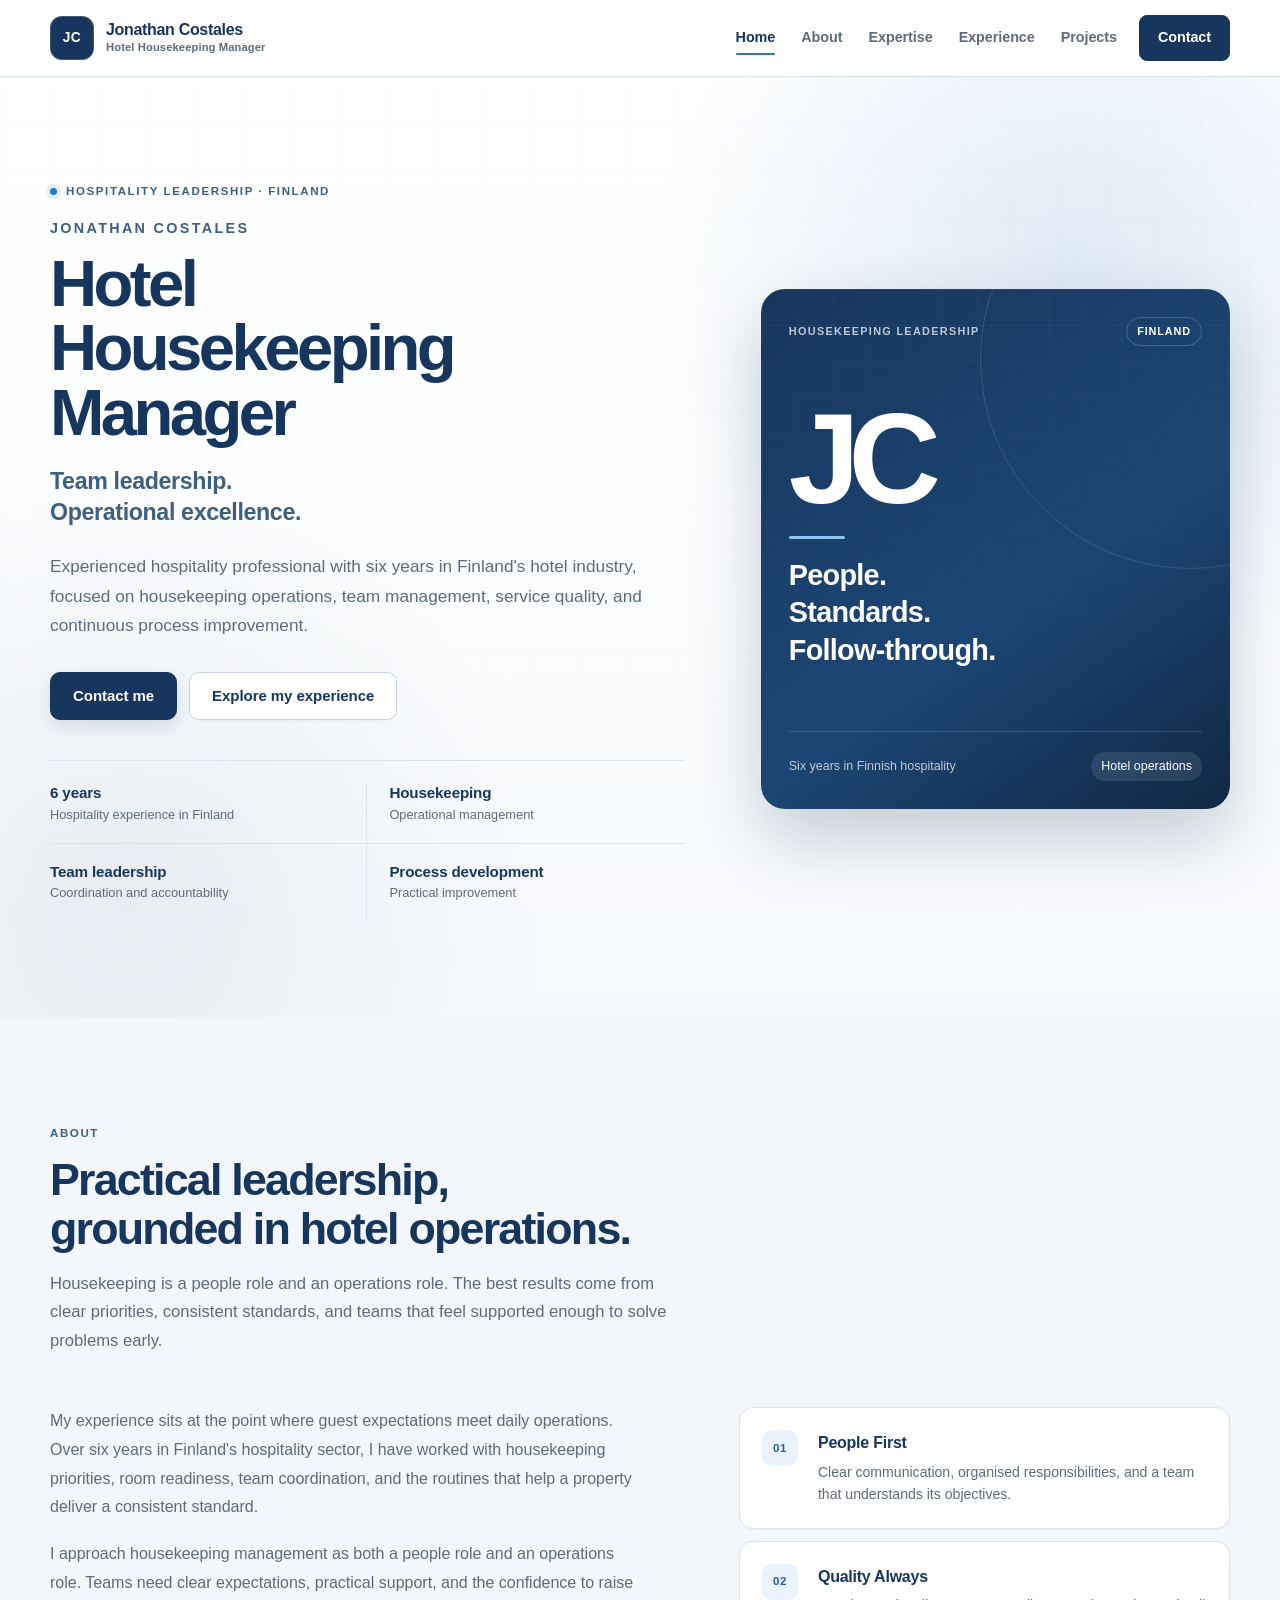
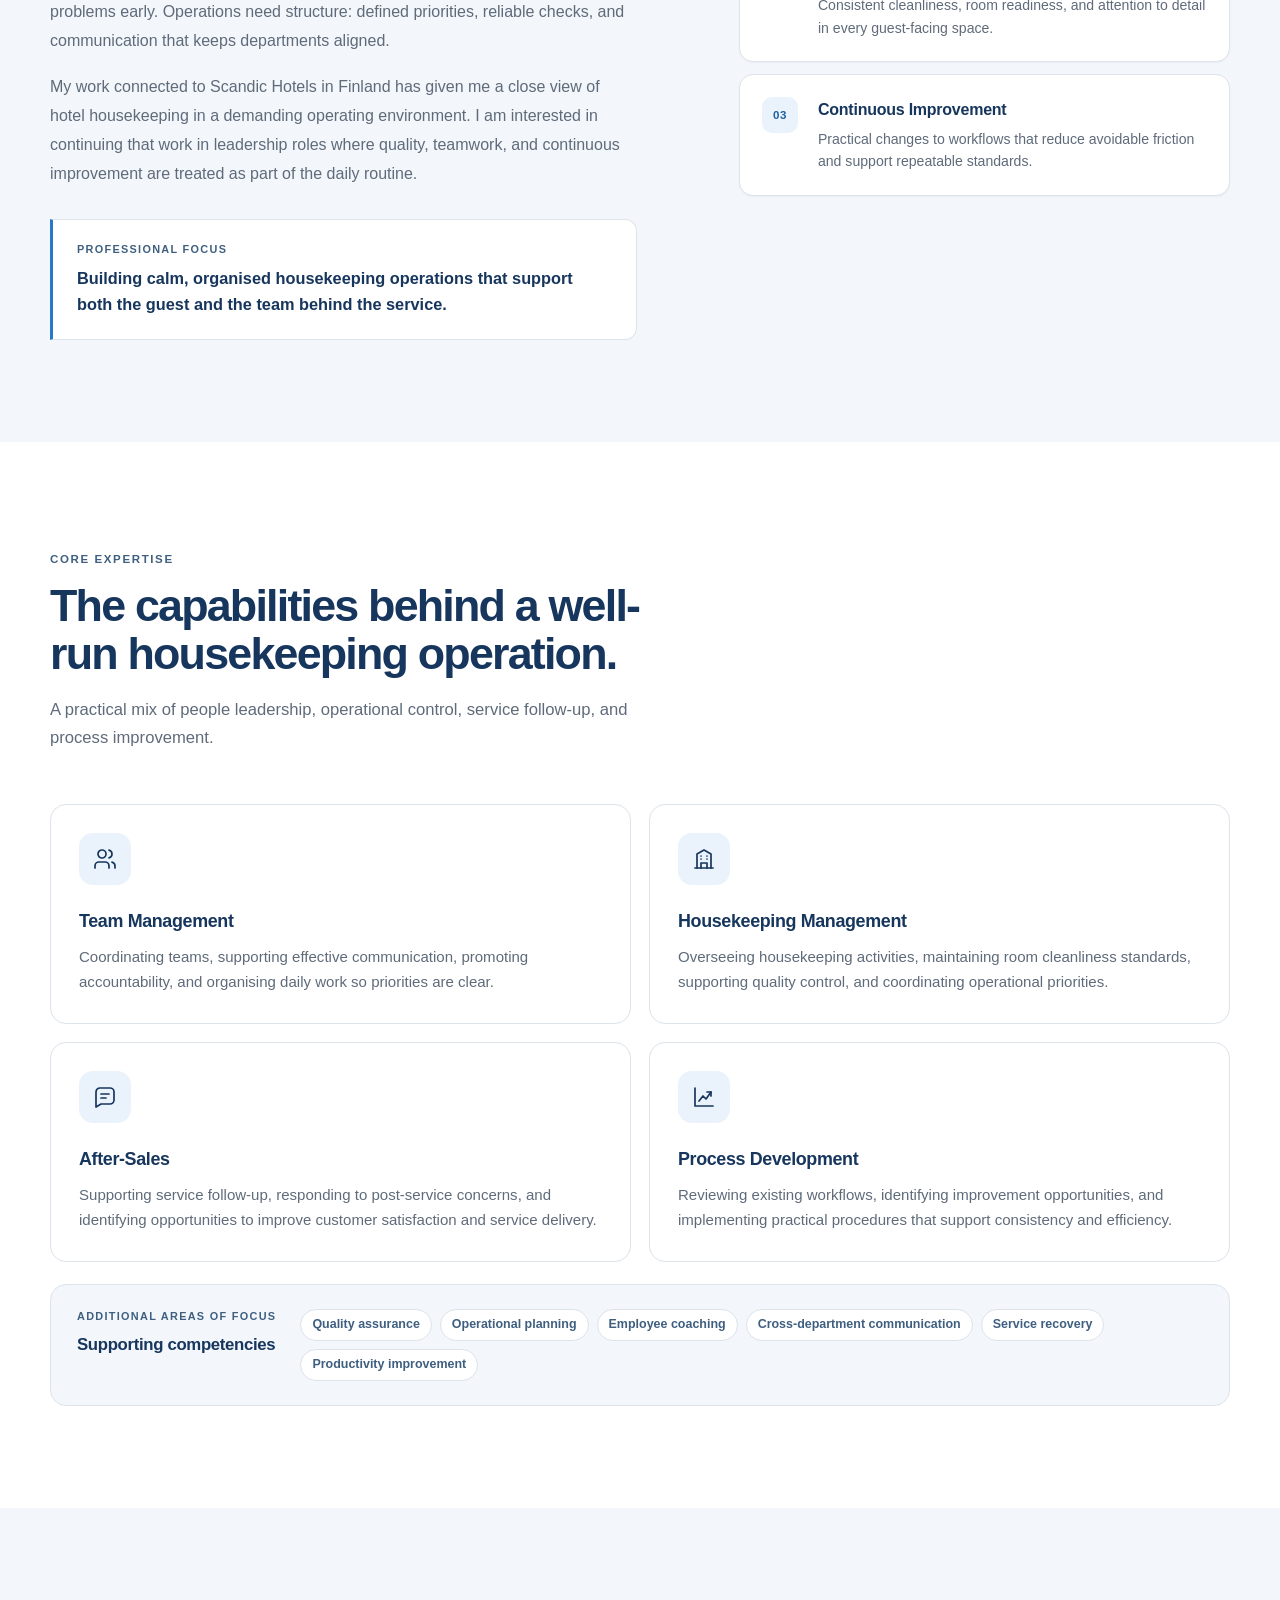
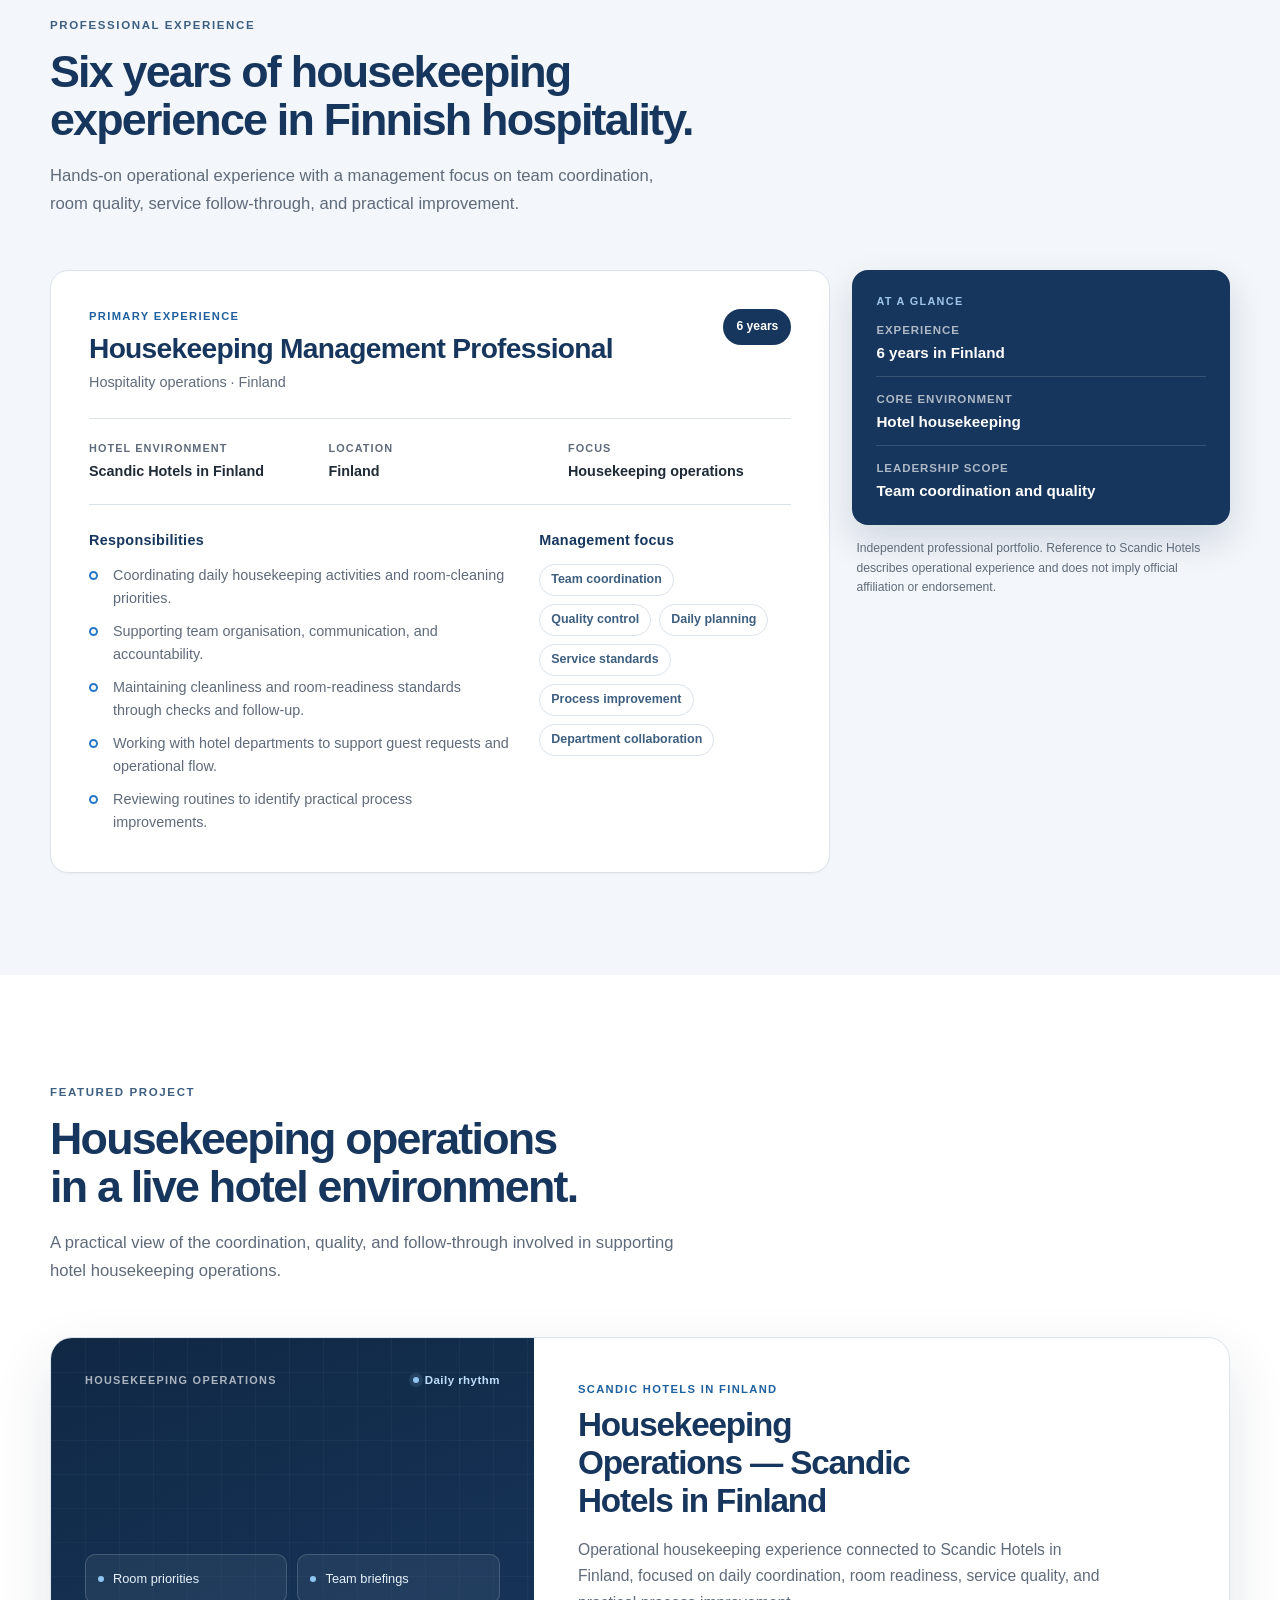
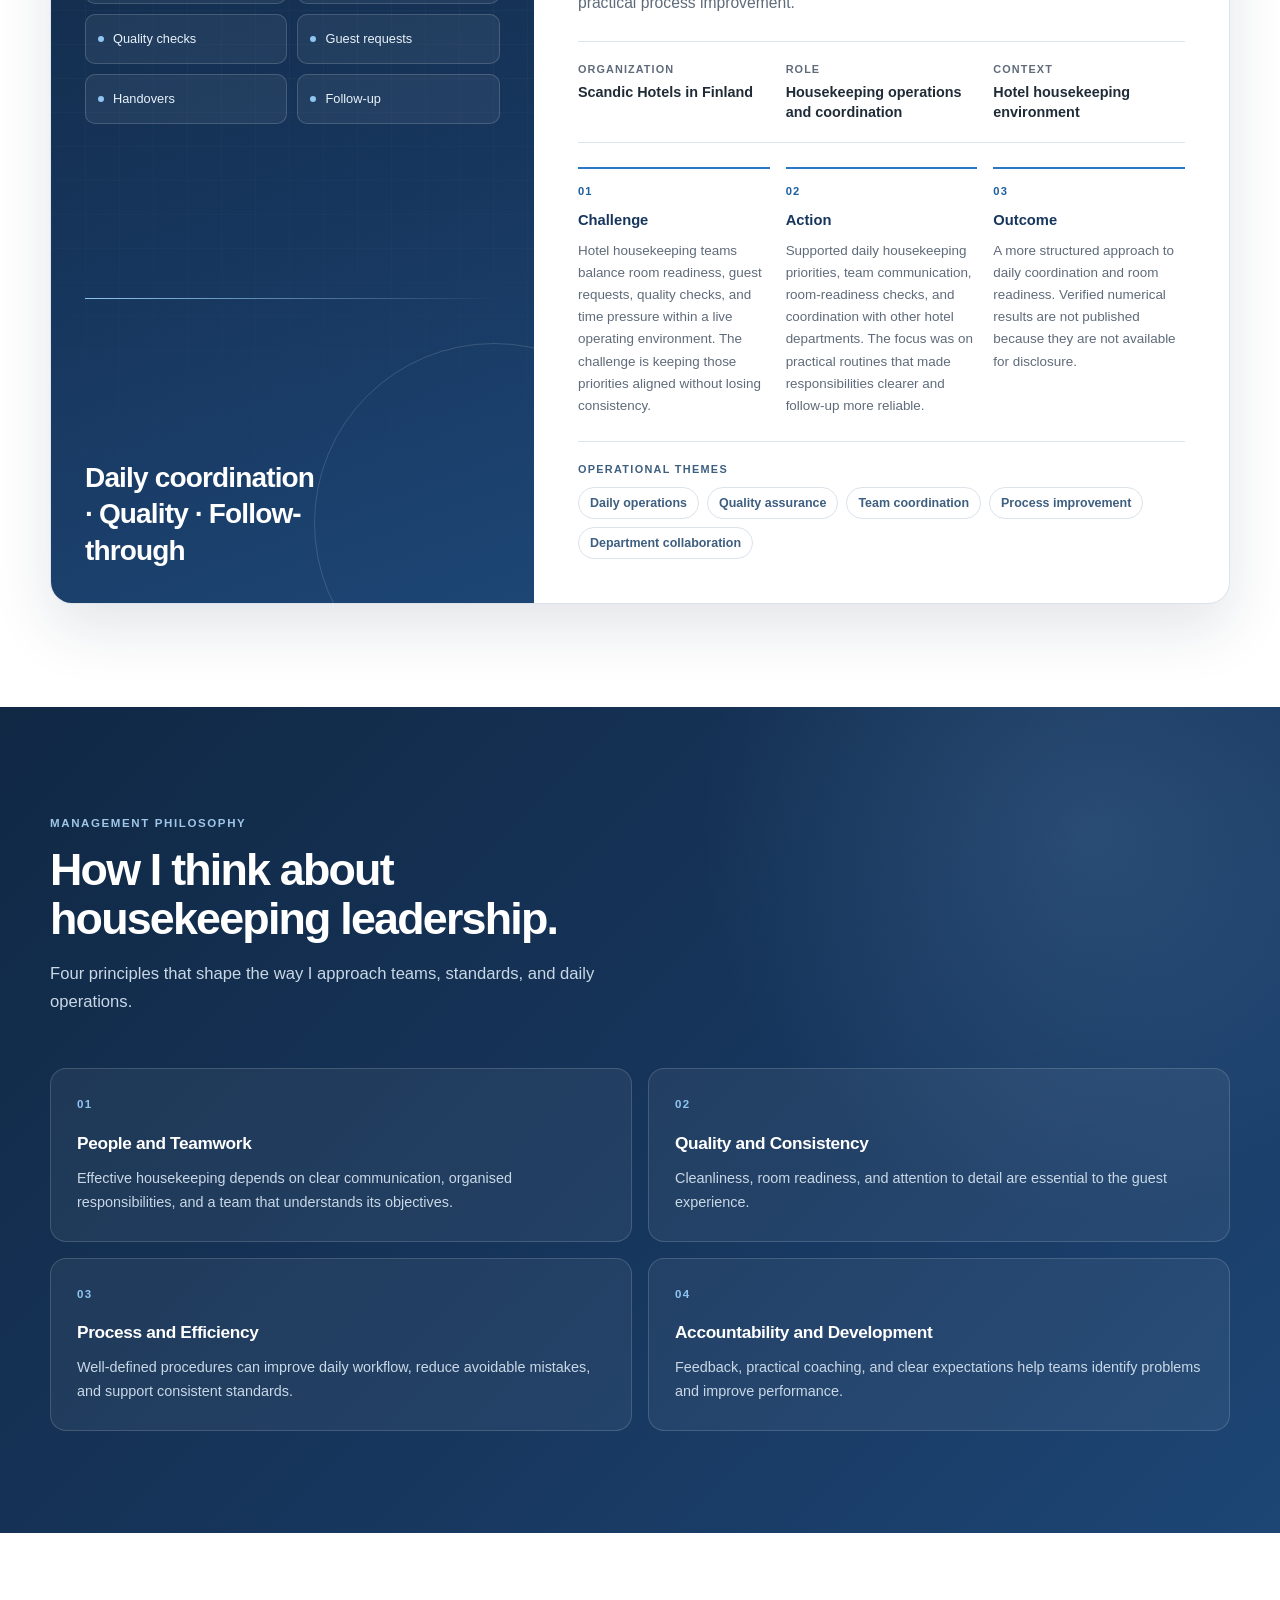
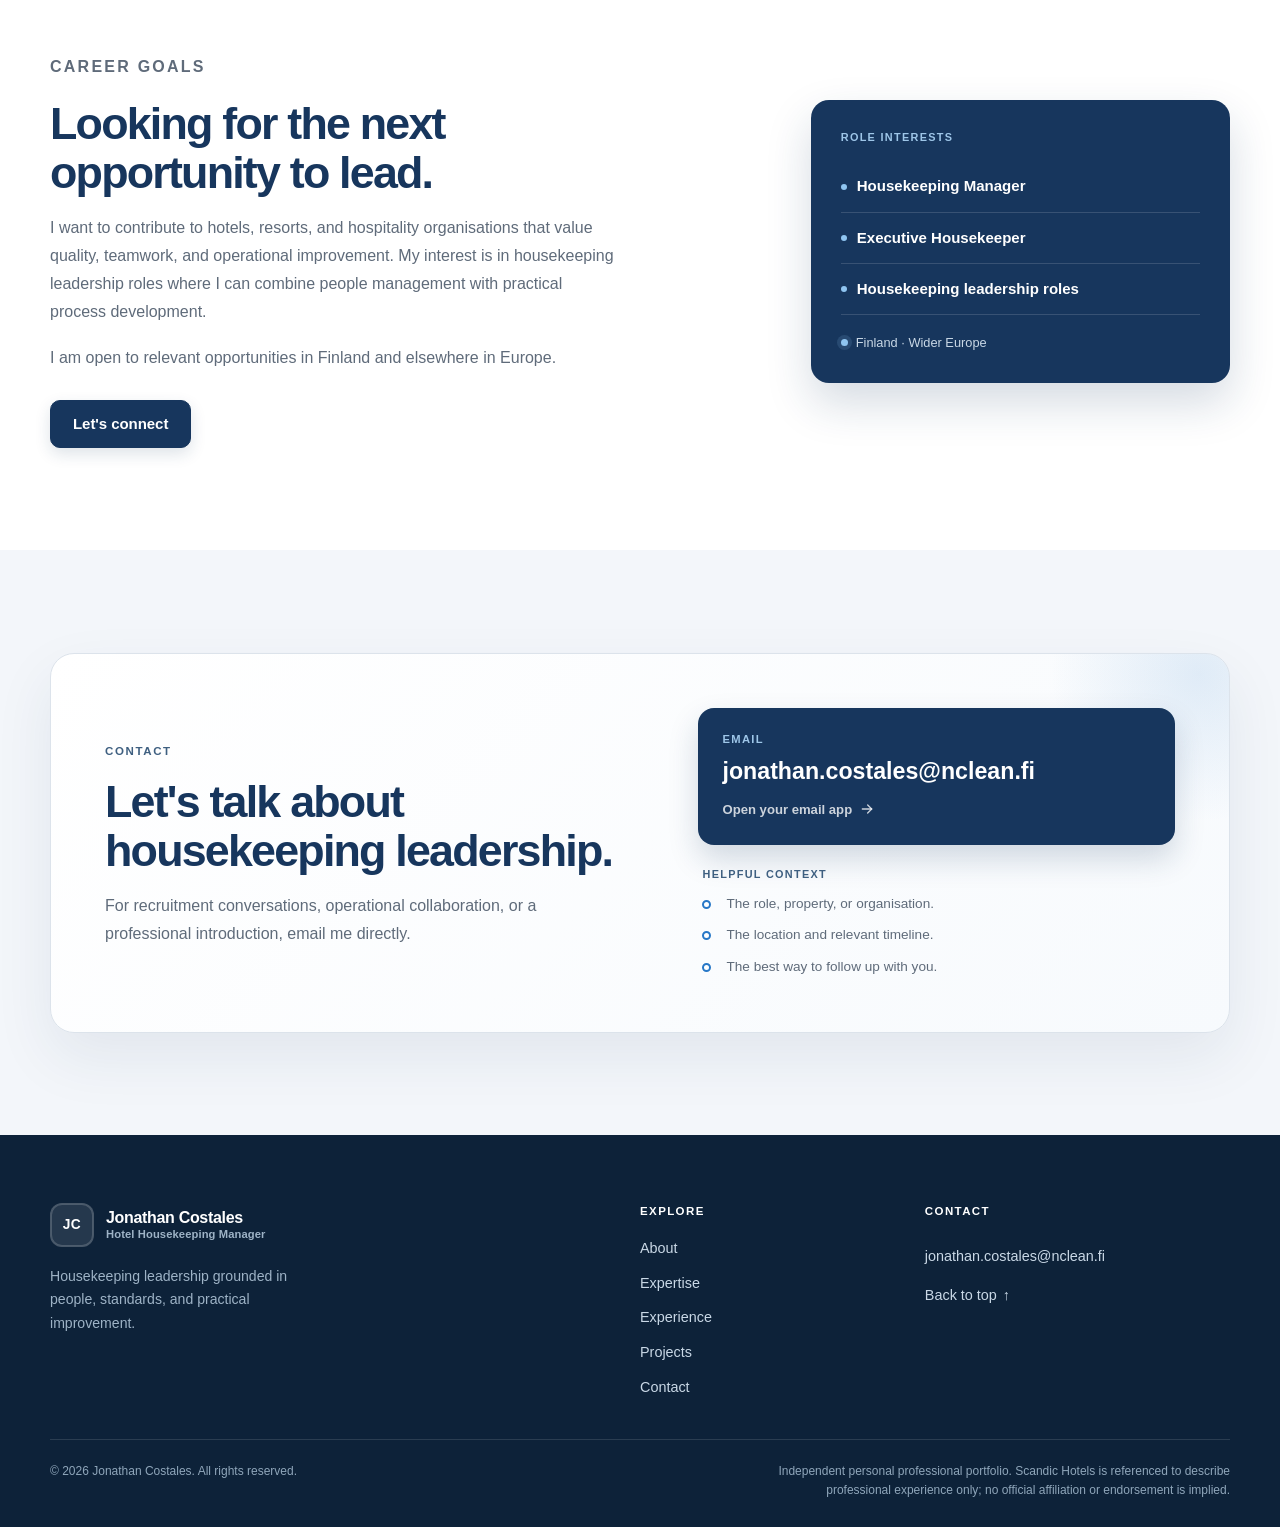
==== commit ca43b319: "Update portfolio with final responsive design and contact details" ====
--- a/index.html
+++ b/index.html
@@ -3,561 +3,559 @@
 <head>
     <meta charset="UTF-8">
     <meta name="viewport" content="width=device-width, initial-scale=1.0">
-    <meta name="description" content="Jonathan Costales – Experienced Hotel Housekeeping Manager with over six years of hospitality leadership experience in Finland. Specializing in operational excellence, team management, and guest satisfaction.">
-    <meta name="keywords" content="Hotel Housekeeping Manager Finland, Housekeeping Manager Europe, Hospitality Management, Hotel Operations, Hotel Housekeeping Leadership, Guest Satisfaction, Hotel Management Career">
+    <meta name="theme-color" content="#17365D">
+    <title>Jonathan Costales | Hotel Housekeeping Manager</title>
+    <meta name="description" content="Meet Jonathan Costales, an experienced hotel housekeeping management professional with six years in Finland's hospitality sector, focused on team leadership, housekeeping operations, and process development.">
+    <meta name="keywords" content="Hotel Housekeeping Manager, Executive Housekeeper, Housekeeping Management, Hotel Operations, Hospitality Management, Team Leadership, Finland Hospitality, European Hospitality Careers">
     <meta name="author" content="Jonathan Costales">
-    <title>Jonathan Costales | Hotel Housekeeping Manager</title>
+    <meta name="robots" content="index, follow">
+
+    <meta property="og:type" content="profile">
+    <meta property="og:title" content="Jonathan Costales | Hotel Housekeeping Manager">
+    <meta property="og:description" content="Experienced hotel housekeeping management professional with six years in Finland's hospitality sector, focused on team leadership, operational quality, and process development.">
+    <meta property="og:locale" content="en_GB">
+    <meta name="twitter:card" content="summary">
+    <meta name="twitter:title" content="Jonathan Costales | Hotel Housekeeping Manager">
+    <meta name="twitter:description" content="Hotel housekeeping leadership grounded in people, standards, and practical improvement.">
+
+    <link rel="icon" href="data:image/svg+xml,%3Csvg xmlns='http://www.w3.org/2000/svg' viewBox='0 0 64 64'%3E%3Crect width='64' height='64' rx='14' fill='%2317365D'/%3E%3Ctext x='32' y='42' text-anchor='middle' font-family='Arial,sans-serif' font-size='25' font-weight='700' fill='white'%3EJC%3C/text%3E%3C/svg%3E">
     <link rel="stylesheet" href="styles.css">
+    <script src="script.js" defer></script>
+
+    <script type="application/ld+json">
+    {
+        "@context": "https://schema.org",
+        "@type": "Person",
+        "name": "Jonathan Costales",
+        "jobTitle": "Hotel Housekeeping Manager",
+        "description": "Hotel housekeeping management professional with six years of experience in Finland's hospitality sector, focused on team leadership, operational quality, and process development.",
+        "email": "mailto:jonathan.costales@nclean.fi",
+        "address": {
+            "@type": "PostalAddress",
+            "addressCountry": "FI"
+        },
+        "knowsAbout": [
+            "Housekeeping management",
+            "Team management",
+            "Process development",
+            "After-sales service",
+            "Hotel operations"
+        ]
+    }
+    </script>
 </head>
 <body>
-    <nav class="navbar" id="navbar">
-        <div class="nav-container">
-            <a href="#hero" class="nav-logo">JC</a>
-            <button class="nav-toggle" id="nav-toggle" aria-label="Toggle navigation">
-                <span></span>
-                <span></span>
-                <span></span>
+    <a class="skip-link" href="#main">Skip to main content</a>
+
+    <header class="site-header" id="site-header">
+        <div class="container header-inner">
+            <a class="brand" href="#home">
+                <span class="brand-mark" aria-hidden="true">JC</span>
+                <span class="brand-copy">
+                    <strong>Jonathan Costales</strong>
+                    <span>Hotel Housekeeping Manager</span>
+                </span>
+            </a>
+
+            <button class="nav-toggle" id="nav-toggle" type="button" aria-expanded="false" aria-controls="primary-navigation" aria-label="Open navigation">
+                <span class="nav-toggle-bars" aria-hidden="true">
+                    <span></span>
+                    <span></span>
+                    <span></span>
+                </span>
             </button>
-            <ul class="nav-menu" id="nav-menu">
-                <li><a href="#hero" class="nav-link active">Home</a></li>
-                <li><a href="#about" class="nav-link">About</a></li>
-                <li><a href="#experience" class="nav-link">Experience</a></li>
-                <li><a href="#skills" class="nav-link">Skills</a></li>
-                <li><a href="#highlights" class="nav-link">Highlights</a></li>
-                <li><a href="#why-work" class="nav-link">Why Me</a></li>
-                <li><a href="#goals" class="nav-link">Goals</a></li>
-                <li><a href="#contact" class="nav-link">Contact</a></li>
-            </ul>
+
+            <nav class="primary-nav" id="primary-navigation" aria-label="Primary navigation">
+                <ul class="nav-list">
+                    <li><a class="nav-link" href="#home" aria-current="location">Home</a></li>
+                    <li><a class="nav-link" href="#about">About</a></li>
+                    <li><a class="nav-link" href="#expertise">Expertise</a></li>
+                    <li><a class="nav-link" href="#experience">Experience</a></li>
+                    <li><a class="nav-link" href="#projects">Projects</a></li>
+                    <li><a class="nav-link nav-contact" href="#contact">Contact</a></li>
+                </ul>
+            </nav>
         </div>
-    </nav>
-
-    <main>
-        <section class="hero" id="hero">
-            <div class="hero-bg-pattern"></div>
-            <div class="hero-container">
+    </header>
+
+    <main id="main">
+        <section class="hero" id="home" aria-labelledby="hero-title">
+            <div class="hero-backdrop" aria-hidden="true"></div>
+            <div class="container hero-grid">
                 <div class="hero-content">
-                    <h1 class="hero-name">Jonathan Costales</h1>
-                    <h2 class="hero-title">Hotel Housekeeping Manager</h2>
-                    <p class="hero-intro">Experienced Hotel Housekeeping Manager with over six years of leadership experience in Finland's hospitality industry, specializing in operational excellence, quality assurance, team development, and guest satisfaction.</p>
-                    <div class="hero-buttons">
-                        <a href="#experience" class="btn btn-primary">View Experience</a>
-                        <a href="#contact" class="btn btn-secondary">Contact Me</a>
-                    </div>
-                </div>
-                <div class="hero-image">
-                    <div class="hero-avatar">
-                        <span class="avatar-text">JC</span>
-                    </div>
-                </div>
-            </div>
-        </section>
-
-        <section class="about section" id="about">
+                    <p class="eyebrow"><span class="status-dot" aria-hidden="true"></span> Hospitality leadership · Finland</p>
+                    <h1 id="hero-title">
+                        <span class="hero-name">Jonathan Costales</span>
+                        <span class="hero-role">Hotel Housekeeping Manager</span>
+                        <span class="hero-title-accent">Team leadership. Operational excellence.</span>
+                    </h1>
+                    <p class="hero-lead">Experienced hospitality professional with six years in Finland's hotel industry, focused on housekeeping operations, team management, service quality, and continuous process improvement.</p>
+                    <div class="hero-actions">
+                        <a class="button button-primary" href="#contact">Contact me</a>
+                        <a class="button button-secondary" href="#experience">Explore my experience</a>
+                    </div>
+                    <ul class="hero-facts" aria-label="Professional highlights">
+                        <li>
+                            <strong>6 years</strong>
+                            <span>Hospitality experience in Finland</span>
+                        </li>
+                        <li>
+                            <strong>Housekeeping</strong>
+                            <span>Operational management</span>
+                        </li>
+                        <li>
+                            <strong>Team leadership</strong>
+                            <span>Coordination and accountability</span>
+                        </li>
+                        <li>
+                            <strong>Process development</strong>
+                            <span>Practical improvement</span>
+                        </li>
+                    </ul>
+                </div>
+
+                <aside class="profile-card" aria-label="Professional summary">
+                    <div class="profile-card-top">
+                        <span class="profile-kicker">Housekeeping leadership</span>
+                        <span class="profile-location">Finland</span>
+                    </div>
+                    <div class="profile-center">
+                        <span class="profile-monogram" aria-hidden="true">JC</span>
+                        <span class="profile-rule" aria-hidden="true"></span>
+                        <p class="profile-statement">People. Standards.<br>Follow-through.</p>
+                    </div>
+                    <div class="profile-card-bottom">
+                        <span>Six years in Finnish hospitality</span>
+                        <span class="profile-tag">Hotel operations</span>
+                    </div>
+                </aside>
+            </div>
+        </section>
+
+        <section class="section section-soft" id="about" aria-labelledby="about-title">
             <div class="container">
-                <h2 class="section-title">About Me</h2>
-                <div class="about-content">
-                    <div class="about-text">
-                        <p>I am a dedicated hospitality professional with a passion for delivering exceptional housekeeping standards. Over the past six years, I have built my career in Finland's dynamic hotel industry, developing expertise in team leadership, operational management, and quality assurance.</p>
-                        <p>My experience spans managing large, multicultural housekeeping teams, implementing efficient cleaning protocols, and maintaining the highest standards of cleanliness and guest satisfaction. I believe that exceptional housekeeping is the foundation of any successful hotel operation.</p>
-                        <p>I am committed to continuous improvement, always seeking better processes and methods to enhance team performance and guest experiences. My goal is to contribute my skills and experience to internationally recognized hospitality organizations while continuing to grow as a leader in the industry.</p>
-                    </div>
-                    <div class="about-stats">
-                        <div class="stat-card">
-                            <span class="stat-number">6+</span>
-                            <span class="stat-label">Years Experience</span>
-                        </div>
-                        <div class="stat-card">
-                            <span class="stat-number">Finland</span>
-                            <span class="stat-label">Hospitality Market</span>
-                        </div>
-                        <div class="stat-card">
-                            <span class="stat-number">100%</span>
-                            <span class="stat-label">Commitment</span>
-                        </div>
-                    </div>
-                </div>
-            </div>
-        </section>
-
-        <section class="experience section" id="experience">
+                <header class="section-heading">
+                    <p class="eyebrow">About</p>
+                    <h2 id="about-title">Practical leadership, grounded in hotel operations.</h2>
+                    <p class="section-lead">Housekeeping is a people role and an operations role. The best results come from clear priorities, consistent standards, and teams that feel supported enough to solve problems early.</p>
+                </header>
+
+                <div class="about-grid">
+                    <div class="about-copy">
+                        <p>My experience sits at the point where guest expectations meet daily operations. Over six years in Finland's hospitality sector, I have worked with housekeeping priorities, room readiness, team coordination, and the routines that help a property deliver a consistent standard.</p>
+                        <p>I approach housekeeping management as both a people role and an operations role. Teams need clear expectations, practical support, and the confidence to raise problems early. Operations need structure: defined priorities, reliable checks, and communication that keeps departments aligned.</p>
+                        <p>My work connected to Scandic Hotels in Finland has given me a close view of hotel housekeeping in a demanding operating environment. I am interested in continuing that work in leadership roles where quality, teamwork, and continuous improvement are treated as part of the daily routine.</p>
+
+                        <div class="about-signature">
+                            <span class="signature-label">Professional focus</span>
+                            <p>Building calm, organised housekeeping operations that support both the guest and the team behind the service.</p>
+                        </div>
+                    </div>
+
+                    <div class="principle-stack" aria-label="Professional principles">
+                        <article class="principle-card">
+                            <span class="principle-number" aria-hidden="true">01</span>
+                            <div>
+                                <h3>People First</h3>
+                                <p>Clear communication, organised responsibilities, and a team that understands its objectives.</p>
+                            </div>
+                        </article>
+                        <article class="principle-card">
+                            <span class="principle-number" aria-hidden="true">02</span>
+                            <div>
+                                <h3>Quality Always</h3>
+                                <p>Consistent cleanliness, room readiness, and attention to detail in every guest-facing space.</p>
+                            </div>
+                        </article>
+                        <article class="principle-card">
+                            <span class="principle-number" aria-hidden="true">03</span>
+                            <div>
+                                <h3>Continuous Improvement</h3>
+                                <p>Practical changes to workflows that reduce avoidable friction and support repeatable standards.</p>
+                            </div>
+                        </article>
+                    </div>
+                </div>
+            </div>
+        </section>
+
+        <section class="section" id="expertise" aria-labelledby="expertise-title">
             <div class="container">
-                <h2 class="section-title">Professional Experience</h2>
-                <div class="experience-card">
-                    <div class="experience-header">
-                        <div class="experience-company">
-                            <h3>Scandic Hotels Finland</h3>
-                            <span class="experience-role">Hotel Housekeeping Manager</span>
-                        </div>
-                        <span class="experience-duration">6+ Years</span>
-                    </div>
-                    <div class="experience-content">
-                        <div class="experience-section">
-                            <h4>Key Responsibilities</h4>
-                            <ul class="experience-list">
-                                <li>Team leadership and staff management across multiple shifts</li>
-                                <li>Staff scheduling and workforce optimization</li>
-                                <li>Quality inspections and standards compliance</li>
-                                <li>Employee training and development programs</li>
-                                <li>Maintaining hotel cleanliness and hygiene standards</li>
-                                <li>Guest satisfaction monitoring and improvement</li>
-                                <li>Productivity management and performance tracking</li>
-                                <li>Cross-department coordination and communication</li>
-                                <li>Daily operations oversight and problem-solving</li>
-                                <li>Inventory management and supply optimization</li>
-                            </ul>
-                        </div>
-                        <div class="experience-section">
-                            <h4>Achievements</h4>
-                            <ul class="experience-list achievements">
-                                <li>Successfully managed and led large housekeeping teams</li>
-                                <li>Maintained consistently high quality and cleanliness standards</li>
-                                <li>Improved operational efficiency through process optimization</li>
-                                <li>Enhanced guest satisfaction scores through attention to detail</li>
-                                <li>Supported successful hotel operations during peak seasons</li>
-                                <li>Developed effective training programs for new team members</li>
-                            </ul>
-                        </div>
-                    </div>
-                </div>
-            </div>
-        </section>
-
-        <section class="skills section" id="skills">
-            <div class="container">
-                <h2 class="section-title">Core Skills</h2>
-                <div class="skills-grid">
-                    <div class="skill-card">
-                        <div class="skill-icon">
-                            <svg width="40" height="40" viewBox="0 0 24 24" fill="none" stroke="currentColor" stroke-width="2" stroke-linecap="round" stroke-linejoin="round">
-                                <path d="M17 21v-2a4 4 0 0 0-4-4H5a4 4 0 0 0-4 4v2"></path>
+                <header class="section-heading">
+                    <p class="eyebrow">Core expertise</p>
+                    <h2 id="expertise-title">The capabilities behind a well-run housekeeping operation.</h2>
+                    <p class="section-lead">A practical mix of people leadership, operational control, service follow-up, and process improvement.</p>
+                </header>
+
+                <div class="expertise-grid">
+                    <article class="expertise-card">
+                        <div class="icon-box" aria-hidden="true">
+                            <svg viewBox="0 0 24 24" width="24" height="24" fill="none" stroke="currentColor" stroke-width="1.7" stroke-linecap="round" stroke-linejoin="round">
+                                <path d="M16 21v-2a4 4 0 0 0-4-4H6a4 4 0 0 0-4 4v2"></path>
                                 <circle cx="9" cy="7" r="4"></circle>
-                                <path d="M23 21v-2a4 4 0 0 0-3-3.87"></path>
+                                <path d="M22 21v-2a4 4 0 0 0-3-3.87"></path>
                                 <path d="M16 3.13a4 4 0 0 1 0 7.75"></path>
                             </svg>
                         </div>
                         <h3>Team Management</h3>
-                    </div>
-                    <div class="skill-card">
-                        <div class="skill-icon">
-                            <svg width="40" height="40" viewBox="0 0 24 24" fill="none" stroke="currentColor" stroke-width="2" stroke-linecap="round" stroke-linejoin="round">
-                                <path d="M3 9l9-7 9 7v11a2 2 0 0 1-2 2H5a2 2 0 0 1-2-2z"></path>
-                                <polyline points="9 22 9 12 15 12 15 22"></polyline>
+                        <p>Coordinating teams, supporting effective communication, promoting accountability, and organising daily work so priorities are clear.</p>
+                    </article>
+
+                    <article class="expertise-card">
+                        <div class="icon-box" aria-hidden="true">
+                            <svg viewBox="0 0 24 24" width="24" height="24" fill="none" stroke="currentColor" stroke-width="1.7" stroke-linecap="round" stroke-linejoin="round">
+                                <path d="M3 21h18"></path>
+                                <path d="M5 21V7l7-4 7 4v14"></path>
+                                <path d="M9 21v-5h6v5"></path>
+                                <path d="M9 9h.01M15 9h.01M9 12h.01M15 12h.01"></path>
                             </svg>
                         </div>
-                        <h3>Housekeeping Operations</h3>
-                    </div>
-                    <div class="skill-card">
-                        <div class="skill-icon">
-                            <svg width="40" height="40" viewBox="0 0 24 24" fill="none" stroke="currentColor" stroke-width="2" stroke-linecap="round" stroke-linejoin="round">
-                                <path d="M22 10v6M2 10l10-5 10 5-10 5z"></path>
-                                <path d="M6 12v5c3 3 9 3 12 0v-5"></path>
+                        <h3>Housekeeping Management</h3>
+                        <p>Overseeing housekeeping activities, maintaining room cleanliness standards, supporting quality control, and coordinating operational priorities.</p>
+                    </article>
+
+                    <article class="expertise-card">
+                        <div class="icon-box" aria-hidden="true">
+                            <svg viewBox="0 0 24 24" width="24" height="24" fill="none" stroke="currentColor" stroke-width="1.7" stroke-linecap="round" stroke-linejoin="round">
+                                <path d="M21 15a4 4 0 0 1-4 4H8l-5 3V7a4 4 0 0 1 4-4h10a4 4 0 0 1 4 4z"></path>
+                                <path d="M8 9h8M8 13h5"></path>
                             </svg>
                         </div>
-                        <h3>Staff Training</h3>
-                    </div>
-                    <div class="skill-card">
-                        <div class="skill-icon">
-                            <svg width="40" height="40" viewBox="0 0 24 24" fill="none" stroke="currentColor" stroke-width="2" stroke-linecap="round" stroke-linejoin="round">
-                                <path d="M12 22s8-4 8-10V5l-8-3-8 3v7c0 6 8 10 8 10z"></path>
-                                <polyline points="9 12 11 14 15 10"></polyline>
+                        <h3>After-Sales</h3>
+                        <p>Supporting service follow-up, responding to post-service concerns, and identifying opportunities to improve customer satisfaction and service delivery.</p>
+                    </article>
+
+                    <article class="expertise-card">
+                        <div class="icon-box" aria-hidden="true">
+                            <svg viewBox="0 0 24 24" width="24" height="24" fill="none" stroke="currentColor" stroke-width="1.7" stroke-linecap="round" stroke-linejoin="round">
+                                <path d="M3 3v18h18"></path>
+                                <path d="M7 16l4-5 3 3 5-7"></path>
+                                <path d="M15 7h4v4"></path>
                             </svg>
                         </div>
-                        <h3>Quality Assurance</h3>
-                    </div>
-                    <div class="skill-card">
-                        <div class="skill-icon">
-                            <svg width="40" height="40" viewBox="0 0 24 24" fill="none" stroke="currentColor" stroke-width="2" stroke-linecap="round" stroke-linejoin="round">
-                                <rect x="2" y="7" width="20" height="14" rx="2" ry="2"></rect>
-                                <path d="M16 21V5a2 2 0 0 0-2-2h-4a2 2 0 0 0-2 2v16"></path>
-                            </svg>
-                        </div>
-                        <h3>Hotel Operations</h3>
-                    </div>
-                    <div class="skill-card">
-                        <div class="skill-icon">
-                            <svg width="40" height="40" viewBox="0 0 24 24" fill="none" stroke="currentColor" stroke-width="2" stroke-linecap="round" stroke-linejoin="round">
-                                <rect x="3" y="4" width="18" height="18" rx="2" ry="2"></rect>
-                                <line x1="16" y1="2" x2="16" y2="6"></line>
-                                <line x1="8" y1="2" x2="8" y2="6"></line>
-                                <line x1="3" y1="10" x2="21" y2="10"></line>
-                            </svg>
-                        </div>
-                        <h3>Scheduling</h3>
-                    </div>
-                    <div class="skill-card">
-                        <div class="skill-icon">
-                            <svg width="40" height="40" viewBox="0 0 24 24" fill="none" stroke="currentColor" stroke-width="2" stroke-linecap="round" stroke-linejoin="round">
-                                <polygon points="12 2 15.09 8.26 22 9.27 17 14.14 18.18 21.02 12 17.77 5.82 21.02 7 14.14 2 9.27 8.91 8.26 12 2"></polygon>
-                            </svg>
-                        </div>
-                        <h3>Leadership</h3>
-                    </div>
-                    <div class="skill-card">
-                        <div class="skill-icon">
-                            <svg width="40" height="40" viewBox="0 0 24 24" fill="none" stroke="currentColor" stroke-width="2" stroke-linecap="round" stroke-linejoin="round">
-                                <circle cx="12" cy="12" r="10"></circle>
-                                <line x1="12" y1="16" x2="12" y2="12"></line>
-                                <line x1="12" y1="8" x2="12.01" y2="8"></line>
-                            </svg>
-                        </div>
-                        <h3>Problem Solving</h3>
-                    </div>
-                    <div class="skill-card">
-                        <div class="skill-icon">
-                            <svg width="40" height="40" viewBox="0 0 24 24" fill="none" stroke="currentColor" stroke-width="2" stroke-linecap="round" stroke-linejoin="round">
-                                <circle cx="12" cy="12" r="10"></circle>
-                                <polyline points="12 6 12 12 16 14"></polyline>
-                            </svg>
-                        </div>
-                        <h3>Time Management</h3>
-                    </div>
-                    <div class="skill-card">
-                        <div class="skill-icon">
-                            <svg width="40" height="40" viewBox="0 0 24 24" fill="none" stroke="currentColor" stroke-width="2" stroke-linecap="round" stroke-linejoin="round">
-                                <path d="M21 15a2 2 0 0 1-2 2H7l-4 4V5a2 2 0 0 1 2-2h14a2 2 0 0 1 2 2z"></path>
-                            </svg>
-                        </div>
-                        <h3>Communication</h3>
-                    </div>
-                    <div class="skill-card">
-                        <div class="skill-icon">
-                            <svg width="40" height="40" viewBox="0 0 24 24" fill="none" stroke="currentColor" stroke-width="2" stroke-linecap="round" stroke-linejoin="round">
-                                <path d="M14 9V5a3 3 0 0 0-3-3l-4 9v11h11.28a2 2 0 0 0 2-1.7l1.38-9a2 2 0 0 0-2-2.3zM7 22H4a2 2 0 0 1-2-2v-7a2 2 0 0 1 2-2h3"></path>
-                            </svg>
-                        </div>
-                        <h3>Guest Satisfaction</h3>
-                    </div>
-                    <div class="skill-card">
-                        <div class="skill-icon">
-                            <svg width="40" height="40" viewBox="0 0 24 24" fill="none" stroke="currentColor" stroke-width="2" stroke-linecap="round" stroke-linejoin="round">
-                                <line x1="18" y1="20" x2="18" y2="10"></line>
-                                <line x1="12" y1="20" x2="12" y2="4"></line>
-                                <line x1="6" y1="20" x2="6" y2="14"></line>
-                            </svg>
-                        </div>
-                        <h3>Operational Planning</h3>
-                    </div>
-                    <div class="skill-card">
-                        <div class="skill-icon">
-                            <svg width="40" height="40" viewBox="0 0 24 24" fill="none" stroke="currentColor" stroke-width="2" stroke-linecap="round" stroke-linejoin="round">
-                                <path d="M21 16V8a2 2 0 0 0-1-1.73l-7-4a2 2 0 0 0-2 0l-7 4A2 2 0 0 0 3 8v8a2 2 0 0 0 1 1.73l7 4a2 2 0 0 0 2 0l7-4A2 2 0 0 0 21 16z"></path>
-                                <polyline points="3.27 6.96 12 12.01 20.73 6.96"></polyline>
-                                <line x1="12" y1="22.08" x2="12" y2="12"></line>
-                            </svg>
-                        </div>
-                        <h3>Inventory Management</h3>
-                    </div>
-                    <div class="skill-card">
-                        <div class="skill-icon">
-                            <svg width="40" height="40" viewBox="0 0 24 24" fill="none" stroke="currentColor" stroke-width="2" stroke-linecap="round" stroke-linejoin="round">
-                                <polyline points="22 12 18 12 15 21 9 3 6 12 2 12"></polyline>
-                            </svg>
-                        </div>
-                        <h3>Performance Monitoring</h3>
-                    </div>
-                </div>
-            </div>
-        </section>
-
-        <section class="highlights section" id="highlights">
+                        <h3>Process Development</h3>
+                        <p>Reviewing existing workflows, identifying improvement opportunities, and implementing practical procedures that support consistency and efficiency.</p>
+                    </article>
+                </div>
+
+                <div class="competency-strip">
+                    <div>
+                        <p class="aside-label">Additional areas of focus</p>
+                        <h3>Supporting competencies</h3>
+                    </div>
+                    <ul class="tag-list" aria-label="Supporting competencies">
+                        <li>Quality assurance</li>
+                        <li>Operational planning</li>
+                        <li>Employee coaching</li>
+                        <li>Cross-department communication</li>
+                        <li>Service recovery</li>
+                        <li>Productivity improvement</li>
+                    </ul>
+                </div>
+            </div>
+        </section>
+
+        <section class="section section-soft" id="experience" aria-labelledby="experience-title">
             <div class="container">
-                <h2 class="section-title">Professional Highlights</h2>
-                <div class="highlights-grid">
-                    <div class="highlight-card">
-                        <div class="highlight-icon">
-                            <svg width="48" height="48" viewBox="0 0 24 24" fill="none" stroke="currentColor" stroke-width="2" stroke-linecap="round" stroke-linejoin="round">
-                                <circle cx="12" cy="8" r="7"></circle>
-                                <polyline points="8.21 13.89 7 23 12 20 17 23 15.79 13.88"></polyline>
-                            </svg>
-                        </div>
-                        <h3>Operational Excellence</h3>
-                        <p>Maintaining consistently high housekeeping standards through systematic quality control and team performance management.</p>
-                    </div>
-                    <div class="highlight-card">
-                        <div class="highlight-icon">
-                            <svg width="48" height="48" viewBox="0 0 24 24" fill="none" stroke="currentColor" stroke-width="2" stroke-linecap="round" stroke-linejoin="round">
-                                <polygon points="12 2 15.09 8.26 22 9.27 17 14.14 18.18 21.02 12 17.77 5.82 21.02 7 14.14 2 9.27 8.91 8.26 12 2"></polygon>
-                            </svg>
-                        </div>
-                        <h3>Leadership</h3>
-                        <p>Managing and inspiring multicultural housekeeping teams to deliver exceptional results in fast-paced hotel environments.</p>
-                    </div>
-                    <div class="highlight-card">
-                        <div class="highlight-icon">
-                            <svg width="48" height="48" viewBox="0 0 24 24" fill="none" stroke="currentColor" stroke-width="2" stroke-linecap="round" stroke-linejoin="round">
-                                <path d="M12 22s8-4 8-10V5l-8-3-8 3v7c0 6 8 10 8 10z"></path>
-                                <polyline points="9 12 11 14 15 10"></polyline>
-                            </svg>
-                        </div>
-                        <h3>Quality Assurance</h3>
-                        <p>Ensuring every room meets and exceeds hotel brand standards through meticulous inspection protocols.</p>
-                    </div>
-                    <div class="highlight-card">
-                        <div class="highlight-icon">
-                            <svg width="48" height="48" viewBox="0 0 24 24" fill="none" stroke="currentColor" stroke-width="2" stroke-linecap="round" stroke-linejoin="round">
-                                <path d="M17 21v-2a4 4 0 0 0-4-4H5a4 4 0 0 0-4 4v2"></path>
-                                <circle cx="9" cy="7" r="4"></circle>
-                                <path d="M23 21v-2a4 4 0 0 0-3-3.87"></path>
-                                <path d="M16 3.13a4 4 0 0 1 0 7.75"></path>
-                            </svg>
-                        </div>
-                        <h3>Guest Experience</h3>
-                        <p>Supporting exceptional guest satisfaction by maintaining impeccable cleanliness and attention to detail.</p>
-                    </div>
-                    <div class="highlight-card">
-                        <div class="highlight-icon">
-                            <svg width="48" height="48" viewBox="0 0 24 24" fill="none" stroke="currentColor" stroke-width="2" stroke-linecap="round" stroke-linejoin="round">
-                                <polygon points="13 2 3 14 12 14 11 22 21 10 12 10 13 2"></polygon>
-                            </svg>
-                        </div>
-                        <h3>Efficiency</h3>
-                        <p>Optimizing workflows and team productivity to maximize output while maintaining quality standards.</p>
-                    </div>
-                    <div class="highlight-card">
-                        <div class="highlight-icon">
-                            <svg width="48" height="48" viewBox="0 0 24 24" fill="none" stroke="currentColor" stroke-width="2" stroke-linecap="round" stroke-linejoin="round">
-                                <polyline points="23 4 23 10 17 10"></polyline>
-                                <polyline points="1 20 1 14 7 14"></polyline>
-                                <path d="M3.51 9a9 9 0 0 1 14.85-3.36L23 10M1 14l4.64 4.36A9 9 0 0 0 20.49 15"></path>
-                            </svg>
-                        </div>
-                        <h3>Continuous Improvement</h3>
-                        <p>Developing and implementing better housekeeping processes and procedures for enhanced operational performance.</p>
-                    </div>
-                </div>
-            </div>
-        </section>
-
-        <section class="why-work section" id="why-work">
+                <header class="section-heading">
+                    <p class="eyebrow">Professional experience</p>
+                    <h2 id="experience-title">Six years of housekeeping experience in Finnish hospitality.</h2>
+                    <p class="section-lead">Hands-on operational experience with a management focus on team coordination, room quality, service follow-through, and practical improvement.</p>
+                </header>
+
+                <div class="experience-layout">
+                    <article class="experience-card">
+                        <div class="experience-head">
+                            <div>
+                                <p class="card-kicker">Primary experience</p>
+                                <h3>Housekeeping Management Professional</h3>
+                                <p class="experience-organisation">Hospitality operations · Finland</p>
+                            </div>
+                            <span class="duration-badge">6 years</span>
+                        </div>
+
+                        <dl class="experience-meta">
+                            <div>
+                                <dt>Hotel environment</dt>
+                                <dd>Scandic Hotels in Finland</dd>
+                            </div>
+                            <div>
+                                <dt>Location</dt>
+                                <dd>Finland</dd>
+                            </div>
+                            <div>
+                                <dt>Focus</dt>
+                                <dd>Housekeeping operations</dd>
+                            </div>
+                        </dl>
+
+                        <div class="experience-body">
+                            <div>
+                                <h4>Responsibilities</h4>
+                                <ul class="check-list">
+                                    <li>Coordinating daily housekeeping activities and room-cleaning priorities.</li>
+                                    <li>Supporting team organisation, communication, and accountability.</li>
+                                    <li>Maintaining cleanliness and room-readiness standards through checks and follow-up.</li>
+                                    <li>Working with hotel departments to support guest requests and operational flow.</li>
+                                    <li>Reviewing routines to identify practical process improvements.</li>
+                                </ul>
+                            </div>
+                            <div>
+                                <h4>Management focus</h4>
+                                <ul class="tag-list" aria-label="Management focus areas">
+                                    <li>Team coordination</li>
+                                    <li>Quality control</li>
+                                    <li>Daily planning</li>
+                                    <li>Service standards</li>
+                                    <li>Process improvement</li>
+                                    <li>Department collaboration</li>
+                                </ul>
+                            </div>
+                        </div>
+                    </article>
+
+                    <aside class="experience-aside" aria-label="Experience summary">
+                        <div class="aside-card">
+                            <p class="aside-label">At a glance</p>
+                            <ul class="stat-list">
+                                <li>
+                                    <span>Experience</span>
+                                    <strong>6 years in Finland</strong>
+                                </li>
+                                <li>
+                                    <span>Core environment</span>
+                                    <strong>Hotel housekeeping</strong>
+                                </li>
+                                <li>
+                                    <span>Leadership scope</span>
+                                    <strong>Team coordination and quality</strong>
+                                </li>
+                            </ul>
+                        </div>
+                        <p class="integrity-note">Independent professional portfolio. Reference to Scandic Hotels describes operational experience and does not imply official affiliation or endorsement.</p>
+                    </aside>
+                </div>
+            </div>
+        </section>
+
+        <section class="section" id="projects" aria-labelledby="projects-title">
             <div class="container">
-                <h2 class="section-title">Why Work With Me</h2>
-                <div class="why-grid">
-                    <div class="why-item">
-                        <span class="why-check">
-                            <svg width="20" height="20" viewBox="0 0 24 24" fill="none" stroke="currentColor" stroke-width="3" stroke-linecap="round" stroke-linejoin="round">
-                                <polyline points="20 6 9 17 4 12"></polyline>
-                            </svg>
-                        </span>
-                        <div class="why-text">
-                            <h3>6+ Years Experience</h3>
-                            <p>Extensive hospitality experience in Finland's competitive hotel market.</p>
-                        </div>
-                    </div>
-                    <div class="why-item">
-                        <span class="why-check">
-                            <svg width="20" height="20" viewBox="0 0 24 24" fill="none" stroke="currentColor" stroke-width="3" stroke-linecap="round" stroke-linejoin="round">
-                                <polyline points="20 6 9 17 4 12"></polyline>
-                            </svg>
-                        </span>
-                        <div class="why-text">
-                            <h3>Strong Leadership</h3>
-                            <p>Proven track record of managing and developing successful housekeeping teams.</p>
-                        </div>
-                    </div>
-                    <div class="why-item">
-                        <span class="why-check">
-                            <svg width="20" height="20" viewBox="0 0 24 24" fill="none" stroke="currentColor" stroke-width="3" stroke-linecap="round" stroke-linejoin="round">
-                                <polyline points="20 6 9 17 4 12"></polyline>
-                            </svg>
-                        </span>
-                        <div class="why-text">
-                            <h3>Organizational Skills</h3>
-                            <p>Excellent ability to coordinate complex operations and manage multiple priorities.</p>
-                        </div>
-                    </div>
-                    <div class="why-item">
-                        <span class="why-check">
-                            <svg width="20" height="20" viewBox="0 0 24 24" fill="none" stroke="currentColor" stroke-width="3" stroke-linecap="round" stroke-linejoin="round">
-                                <polyline points="20 6 9 17 4 12"></polyline>
-                            </svg>
-                        </span>
-                        <div class="why-text">
-                            <h3>Attention to Detail</h3>
-                            <p>Meticulous approach to quality assurance and guest satisfaction.</p>
-                        </div>
-                    </div>
-                    <div class="why-item">
-                        <span class="why-check">
-                            <svg width="20" height="20" viewBox="0 0 24 24" fill="none" stroke="currentColor" stroke-width="3" stroke-linecap="round" stroke-linejoin="round">
-                                <polyline points="20 6 9 17 4 12"></polyline>
-                            </svg>
-                        </span>
-                        <div class="why-text">
-                            <h3>International Standards</h3>
-                            <p>Experience working with international hotel brand standards and protocols.</p>
-                        </div>
-                    </div>
-                    <div class="why-item">
-                        <span class="why-check">
-                            <svg width="20" height="20" viewBox="0 0 24 24" fill="none" stroke="currentColor" stroke-width="3" stroke-linecap="round" stroke-linejoin="round">
-                                <polyline points="20 6 9 17 4 12"></polyline>
-                            </svg>
-                        </span>
-                        <div class="why-text">
-                            <h3>Reliable & Adaptable</h3>
-                            <p>Dependable professional who thrives in dynamic hospitality environments.</p>
-                        </div>
-                    </div>
-                    <div class="why-item">
-                        <span class="why-check">
-                            <svg width="20" height="20" viewBox="0 0 24 24" fill="none" stroke="currentColor" stroke-width="3" stroke-linecap="round" stroke-linejoin="round">
-                                <polyline points="20 6 9 17 4 12"></polyline>
-                            </svg>
-                        </span>
-                        <div class="why-text">
-                            <h3>Team-Focused</h3>
-                            <p>Collaborative leader who builds strong, motivated housekeeping teams.</p>
-                        </div>
-                    </div>
-                    <div class="why-item">
-                        <span class="why-check">
-                            <svg width="20" height="20" viewBox="0 0 24 24" fill="none" stroke="currentColor" stroke-width="3" stroke-linecap="round" stroke-linejoin="round">
-                                <polyline points="20 6 9 17 4 12"></polyline>
-                            </svg>
-                        </span>
-                        <div class="why-text">
-                            <h3>Excellence Driven</h3>
-                            <p>Committed to continuous improvement and operational excellence.</p>
-                        </div>
-                    </div>
-                </div>
-            </div>
-        </section>
-
-        <section class="goals section" id="goals">
+                <header class="section-heading">
+                    <p class="eyebrow">Featured project</p>
+                    <h2 id="projects-title">Housekeeping operations in a live hotel environment.</h2>
+                    <p class="section-lead">A practical view of the coordination, quality, and follow-through involved in supporting hotel housekeeping operations.</p>
+                </header>
+
+                <article class="project-feature">
+                    <div class="project-visual" aria-hidden="true">
+                        <div class="visual-top">
+                            <span>Housekeeping operations</span>
+                            <span class="visual-status"><span></span>Daily rhythm</span>
+                        </div>
+                        <div class="visual-grid">
+                            <div class="visual-node"><span></span>Room priorities</div>
+                            <div class="visual-node"><span></span>Team briefings</div>
+                            <div class="visual-node"><span></span>Quality checks</div>
+                            <div class="visual-node"><span></span>Guest requests</div>
+                            <div class="visual-node"><span></span>Handovers</div>
+                            <div class="visual-node"><span></span>Follow-up</div>
+                        </div>
+                        <div class="visual-rail"></div>
+                        <p class="visual-caption">Daily coordination · Quality · Follow-through</p>
+                    </div>
+
+                    <div class="project-content">
+                        <p class="card-kicker">Scandic Hotels in Finland</p>
+                        <h3>Housekeeping Operations — Scandic Hotels in Finland</h3>
+                        <p class="project-summary">Operational housekeeping experience connected to Scandic Hotels in Finland, focused on daily coordination, room readiness, service quality, and practical process improvement.</p>
+
+                        <dl class="project-meta">
+                            <div>
+                                <dt>Organization</dt>
+                                <dd>Scandic Hotels in Finland</dd>
+                            </div>
+                            <div>
+                                <dt>Role</dt>
+                                <dd>Housekeeping operations and coordination</dd>
+                            </div>
+                            <div>
+                                <dt>Context</dt>
+                                <dd>Hotel housekeeping environment</dd>
+                            </div>
+                        </dl>
+
+                        <div class="project-story">
+                            <div class="story-step">
+                                <span class="story-number" aria-hidden="true">01</span>
+                                <h4>Challenge</h4>
+                                <p>Hotel housekeeping teams balance room readiness, guest requests, quality checks, and time pressure within a live operating environment. The challenge is keeping those priorities aligned without losing consistency.</p>
+                            </div>
+                            <div class="story-step">
+                                <span class="story-number" aria-hidden="true">02</span>
+                                <h4>Action</h4>
+                                <p>Supported daily housekeeping priorities, team communication, room-readiness checks, and coordination with other hotel departments. The focus was on practical routines that made responsibilities clearer and follow-up more reliable.</p>
+                            </div>
+                            <div class="story-step">
+                                <span class="story-number" aria-hidden="true">03</span>
+                                <h4>Outcome</h4>
+                                <p>A more structured approach to daily coordination and room readiness. Verified numerical results are not published because they are not available for disclosure.</p>
+                            </div>
+                        </div>
+
+                        <div class="project-themes">
+                            <p class="aside-label">Operational themes</p>
+                            <ul class="tag-list" aria-label="Project operational themes">
+                                <li>Daily operations</li>
+                                <li>Quality assurance</li>
+                                <li>Team coordination</li>
+                                <li>Process improvement</li>
+                                <li>Department collaboration</li>
+                            </ul>
+                        </div>
+                    </div>
+                </article>
+            </div>
+        </section>
+
+        <section class="section section-dark" id="philosophy" aria-labelledby="philosophy-title">
             <div class="container">
-                <h2 class="section-title">Career Goals</h2>
-                <div class="goals-content">
-                    <div class="goals-card">
-                        <div class="goals-icon">
-                            <svg width="56" height="56" viewBox="0 0 24 24" fill="none" stroke="currentColor" stroke-width="2" stroke-linecap="round" stroke-linejoin="round">
-                                <circle cx="12" cy="12" r="10"></circle>
-                                <circle cx="12" cy="12" r="6"></circle>
-                                <circle cx="12" cy="12" r="2"></circle>
-                            </svg>
-                        </div>
-                        <p class="goals-text">Seeking opportunities across Europe where I can contribute my leadership experience, operational expertise, and commitment to exceptional housekeeping standards while continuing to grow within internationally recognized hospitality organizations.</p>
-                    </div>
-                    <div class="goals-values">
-                        <div class="value-item">
-                            <div class="value-icon">
-                                <svg width="36" height="36" viewBox="0 0 24 24" fill="none" stroke="currentColor" stroke-width="2" stroke-linecap="round" stroke-linejoin="round">
-                                    <polyline points="23 6 13.5 15.5 8.5 10.5 1 18"></polyline>
-                                    <polyline points="17 6 23 6 23 12"></polyline>
-                                </svg>
-                            </div>
-                            <h3>Growth</h3>
-                            <p>Continuously developing my skills and expanding my expertise in hospitality management.</p>
-                        </div>
-                        <div class="value-item">
-                            <div class="value-icon">
-                                <svg width="36" height="36" viewBox="0 0 24 24" fill="none" stroke="currentColor" stroke-width="2" stroke-linecap="round" stroke-linejoin="round">
-                                    <circle cx="12" cy="12" r="10"></circle>
-                                    <line x1="12" y1="8" x2="12" y2="16"></line>
-                                    <line x1="8" y1="12" x2="16" y2="12"></line>
-                                </svg>
-                            </div>
-                            <h3>Impact</h3>
-                            <p>Making meaningful contributions to hotel operations and guest experiences.</p>
-                        </div>
-                        <div class="value-item">
-                            <div class="value-icon">
-                                <svg width="36" height="36" viewBox="0 0 24 24" fill="none" stroke="currentColor" stroke-width="2" stroke-linecap="round" stroke-linejoin="round">
-                                    <polygon points="12 2 15.09 8.26 22 9.27 17 14.14 18.18 21.02 12 17.77 5.82 21.02 7 14.14 2 9.27 8.91 8.26 12 2"></polygon>
-                                </svg>
-                            </div>
-                            <h3>Innovation</h3>
-                            <p>Implementing modern housekeeping practices and technologies.</p>
-                        </div>
-                    </div>
-                </div>
-            </div>
-        </section>
-
-        <section class="contact section" id="contact">
+                <header class="section-heading">
+                    <p class="eyebrow">Management philosophy</p>
+                    <h2 id="philosophy-title">How I think about housekeeping leadership.</h2>
+                    <p class="section-lead">Four principles that shape the way I approach teams, standards, and daily operations.</p>
+                </header>
+
+                <div class="philosophy-grid">
+                    <article class="philosophy-card">
+                        <span class="philosophy-number" aria-hidden="true">01</span>
+                        <h3>People and Teamwork</h3>
+                        <p>Effective housekeeping depends on clear communication, organised responsibilities, and a team that understands its objectives.</p>
+                    </article>
+                    <article class="philosophy-card">
+                        <span class="philosophy-number" aria-hidden="true">02</span>
+                        <h3>Quality and Consistency</h3>
+                        <p>Cleanliness, room readiness, and attention to detail are essential to the guest experience.</p>
+                    </article>
+                    <article class="philosophy-card">
+                        <span class="philosophy-number" aria-hidden="true">03</span>
+                        <h3>Process and Efficiency</h3>
+                        <p>Well-defined procedures can improve daily workflow, reduce avoidable mistakes, and support consistent standards.</p>
+                    </article>
+                    <article class="philosophy-card">
+                        <span class="philosophy-number" aria-hidden="true">04</span>
+                        <h3>Accountability and Development</h3>
+                        <p>Feedback, practical coaching, and clear expectations help teams identify problems and improve performance.</p>
+                    </article>
+                </div>
+            </div>
+        </section>
+
+        <section class="section" id="goals" aria-labelledby="goals-title">
+            <div class="container goals-grid">
+                <div class="goals-copy">
+                    <p class="eyebrow">Career goals</p>
+                    <h2 id="goals-title">Looking for the next opportunity to lead.</h2>
+                    <p>I want to contribute to hotels, resorts, and hospitality organisations that value quality, teamwork, and operational improvement. My interest is in housekeeping leadership roles where I can combine people management with practical process development.</p>
+                    <p>I am open to relevant opportunities in Finland and elsewhere in Europe.</p>
+                    <a class="button button-primary" href="#contact">Let's connect</a>
+                </div>
+
+                <aside class="goals-card" aria-label="Role interests">
+                    <p class="aside-label">Role interests</p>
+                    <ul class="role-list">
+                        <li>Housekeeping Manager</li>
+                        <li>Executive Housekeeper</li>
+                        <li>Housekeeping leadership roles</li>
+                    </ul>
+                    <div class="goals-location">
+                        <span class="status-dot status-dot-light" aria-hidden="true"></span>
+                        Finland · Wider Europe
+                    </div>
+                </aside>
+            </div>
+        </section>
+
+        <section class="section section-soft" id="contact" aria-labelledby="contact-title">
             <div class="container">
-                <h2 class="section-title">Let's Connect</h2>
-                <div class="contact-content">
-                    <p class="contact-intro">Let's connect and discuss opportunities in hospitality management.</p>
-                    <div class="contact-links">
-                        <a href="mailto:jonathan@example.com" class="contact-item">
-                            <span class="contact-icon">
-                                <svg width="24" height="24" viewBox="0 0 24 24" fill="none" stroke="currentColor" stroke-width="2" stroke-linecap="round" stroke-linejoin="round">
-                                    <path d="M4 4h16c1.1 0 2 .9 2 2v12c0 1.1-.9 2-2 2H4c-1.1 0-2-.9-2-2V6c0-1.1.9-2 2-2z"></path>
-                                    <polyline points="22,6 12,13 2,6"></polyline>
+                <div class="contact-panel">
+                    <div class="contact-intro">
+                        <p class="eyebrow">Contact</p>
+                        <h2 id="contact-title">Let's talk about housekeeping leadership.</h2>
+                        <p>For recruitment conversations, operational collaboration, or a professional introduction, email me directly.</p>
+                    </div>
+
+                    <div class="contact-actions">
+                        <a class="email-card" href="mailto:jonathan.costales@nclean.fi">
+                            <span class="email-label">Email</span>
+                            <strong>jonathan.costales@nclean.fi</strong>
+                            <span class="email-action">
+                                Open your email app
+                                <svg viewBox="0 0 24 24" width="16" height="16" fill="none" stroke="currentColor" stroke-width="2" stroke-linecap="round" stroke-linejoin="round" aria-hidden="true">
+                                    <path d="M5 12h14"></path>
+                                    <path d="m13 6 6 6-6 6"></path>
                                 </svg>
                             </span>
-                            <span class="contact-label">Email</span>
                         </a>
-                        <a href="https://linkedin.com/in/jonathancostales" class="contact-item" target="_blank" rel="noopener noreferrer">
-                            <span class="contact-icon">
-                                <svg width="24" height="24" viewBox="0 0 24 24" fill="none" stroke="currentColor" stroke-width="2" stroke-linecap="round" stroke-linejoin="round">
-                                    <path d="M16 8a6 6 0 0 1 6 6v7h-4v-7a2 2 0 0 0-2-2 2 2 0 0 0-2 2v7h-4v-7a6 6 0 0 1 6-6z"></path>
-                                    <rect x="2" y="9" width="4" height="12"></rect>
-                                    <circle cx="4" cy="4" r="2"></circle>
-                                </svg>
-                            </span>
-                            <span class="contact-label">LinkedIn</span>
-                        </a>
-                        <a href="https://instagram.com/jonathancostales" class="contact-item" target="_blank" rel="noopener noreferrer">
-                            <span class="contact-icon">
-                                <svg width="24" height="24" viewBox="0 0 24 24" fill="none" stroke="currentColor" stroke-width="2" stroke-linecap="round" stroke-linejoin="round">
-                                    <rect x="2" y="2" width="20" height="20" rx="5" ry="5"></rect>
-                                    <path d="M16 11.37A4 4 0 1 1 12.63 8 4 4 0 0 1 16 11.37z"></path>
-                                    <line x1="17.5" y1="6.5" x2="17.51" y2="6.5"></line>
-                                </svg>
-                            </span>
-                            <span class="contact-label">Instagram</span>
-                        </a>
+
+                        <div class="contact-guidance">
+                            <p class="aside-label">Helpful context</p>
+                            <ul class="check-list check-list-small">
+                                <li>The role, property, or organisation.</li>
+                                <li>The location and relevant timeline.</li>
+                                <li>The best way to follow up with you.</li>
+                            </ul>
+                        </div>
                     </div>
                 </div>
             </div>
         </section>
     </main>
 
-    <footer class="footer">
+    <footer class="site-footer">
         <div class="container">
-            <div class="footer-content">
+            <div class="footer-grid">
                 <div class="footer-brand">
-                    <h3>Jonathan Costales</h3>
-                    <p>Hotel Housekeeping Manager</p>
-                </div>
-                <nav class="footer-nav">
-                    <a href="#hero">Home</a>
-                    <a href="#about">About</a>
-                    <a href="#experience">Experience</a>
-                    <a href="#contact">Contact</a>
+                    <a class="brand brand-footer" href="#home">
+                        <span class="brand-mark" aria-hidden="true">JC</span>
+                        <span class="brand-copy">
+                            <strong>Jonathan Costales</strong>
+                            <span>Hotel Housekeeping Manager</span>
+                        </span>
+                    </a>
+                    <p>Housekeeping leadership grounded in people, standards, and practical improvement.</p>
+                </div>
+
+                <nav class="footer-nav" aria-label="Footer navigation">
+                    <h2 class="footer-heading">Explore</h2>
+                    <ul>
+                        <li><a href="#about">About</a></li>
+                        <li><a href="#expertise">Expertise</a></li>
+                        <li><a href="#experience">Experience</a></li>
+                        <li><a href="#projects">Projects</a></li>
+                        <li><a href="#contact">Contact</a></li>
+                    </ul>
                 </nav>
-                <div class="footer-social">
-                    <a href="https://linkedin.com/in/jonathancostales" target="_blank" rel="noopener noreferrer" aria-label="LinkedIn">
-                        <svg width="20" height="20" viewBox="0 0 24 24" fill="none" stroke="currentColor" stroke-width="2" stroke-linecap="round" stroke-linejoin="round">
-                            <path d="M16 8a6 6 0 0 1 6 6v7h-4v-7a2 2 0 0 0-2-2 2 2 0 0 0-2 2v7h-4v-7a6 6 0 0 1 6-6z"></path>
-                            <rect x="2" y="9" width="4" height="12"></rect>
-                            <circle cx="4" cy="4" r="2"></circle>
-                        </svg>
-                    </a>
-                    <a href="https://instagram.com/jonathancostales" target="_blank" rel="noopener noreferrer" aria-label="Instagram">
-                        <svg width="20" height="20" viewBox="0 0 24 24" fill="none" stroke="currentColor" stroke-width="2" stroke-linecap="round" stroke-linejoin="round">
-                            <rect x="2" y="2" width="20" height="20" rx="5" ry="5"></rect>
-                            <path d="M16 11.37A4 4 0 1 1 12.63 8 4 4 0 0 1 16 11.37z"></path>
-                            <line x1="17.5" y1="6.5" x2="17.51" y2="6.5"></line>
-                        </svg>
-                    </a>
-                </div>
-            </div>
+
+                <div class="footer-contact">
+                    <h2 class="footer-heading">Contact</h2>
+                    <a href="mailto:jonathan.costales@nclean.fi">jonathan.costales@nclean.fi</a>
+                    <a class="footer-top-link" href="#home">Back to top <span aria-hidden="true">↑</span></a>
+                </div>
+            </div>
+
             <div class="footer-bottom">
-                <p>&copy; 2026 Jonathan Costales. All rights reserved.</p>
+                <p>&copy; <span id="year">2026</span> Jonathan Costales. All rights reserved.</p>
+                <p>Independent personal professional portfolio. Scandic Hotels is referenced to describe professional experience only; no official affiliation or endorsement is implied.</p>
             </div>
         </div>
     </footer>
 
-    <button class="back-to-top" id="back-to-top" aria-label="Back to top">
-        <svg width="24" height="24" viewBox="0 0 24 24" fill="none" stroke="currentColor" stroke-width="2.5" stroke-linecap="round" stroke-linejoin="round">
-            <line x1="12" y1="19" x2="12" y2="5"></line>
-            <polyline points="5 12 12 5 19 12"></polyline>
+    <button class="back-to-top" id="back-to-top" type="button">
+        <span class="visually-hidden">Back to top</span>
+        <svg viewBox="0 0 24 24" width="20" height="20" fill="none" stroke="currentColor" stroke-width="2" stroke-linecap="round" stroke-linejoin="round" aria-hidden="true">
+            <path d="M12 19V5"></path>
+            <path d="m5 12 7-7 7 7"></path>
         </svg>
     </button>
-
-    <script src="script.js"></script>
 </body>
 </html>
--- a/styles.css
+++ b/styles.css
@@ -1,1238 +1,2025 @@
-* {
+/* =========================================================
+   Jonathan Costales — Personal Portfolio
+   Design tokens
+   ========================================================= */
+:root {
+    --navy: #17365D;
+    --navy-deep: #102844;
+    --navy-mid: #1D4675;
+    --slate: #3E5F80;
+    --white: #FFFFFF;
+    --surface: #F3F6FA;
+    --surface-strong: #EAF1F8;
+    --text: #202B38;
+    --muted: #5F6B7A;
+    --border: #DCE3EB;
+    --accent: #2878C7;
+    --accent-dark: #1F609F;
+    --accent-soft: #EAF3FB;
+    --focus: #0B5FA5;
+    --focus-light: #9EC6E8;
+    --font-sans: -apple-system, BlinkMacSystemFont, "Segoe UI", Roboto, "Helvetica Neue", Arial, sans-serif;
+    --container: 1180px;
+    --header-height: 76px;
+    --radius-sm: 10px;
+    --radius-md: 16px;
+    --radius-lg: 24px;
+    --shadow-sm: 0 1px 2px rgba(16, 40, 68, 0.04);
+    --shadow-md: 0 12px 30px rgba(16, 40, 68, 0.09);
+    --shadow-lg: 0 24px 60px rgba(16, 40, 68, 0.12);
+    --transition: 180ms ease;
+}
+
+/* =========================================================
+   Reset and base
+   ========================================================= */
+*,
+*::before,
+*::after {
+    box-sizing: border-box;
+}
+
+html {
+    scroll-behavior: smooth;
+    scroll-padding-top: calc(var(--header-height) + 24px);
+    -webkit-text-size-adjust: 100%;
+}
+
+body {
+    margin: 0;
+    background: var(--white);
+    color: var(--text);
+    font-family: var(--font-sans);
+    font-size: 16px;
+    line-height: 1.6;
+    overflow-x: hidden;
+    text-rendering: optimizeLegibility;
+    -webkit-font-smoothing: antialiased;
+    -moz-osx-font-smoothing: grayscale;
+}
+
+h1,
+h2,
+h3,
+h4,
+p,
+dl,
+dd,
+figure {
+    margin: 0;
+}
+
+ul,
+ol {
     margin: 0;
     padding: 0;
-    box-sizing: border-box;
-}
-
-:root {
-    --deep-teal: #0d4f4f;
-    --vibrant-teal: #147272;
-    --coral: #ff6b4a;
-    --coral-dark: #e55a3f;
-    --electric-blue: #2196f3;
-    --bright-blue: #42a5f5;
-    --golden-amber: #ffa726;
-    --white: #ffffff;
-    --off-white: #f8fffe;
-    --light-mint: #e8f5f5;
-    --soft-gray: #f0f4f5;
-    --dark-slate: #1a2e35;
-    --text-dark: #0d1f23;
-    --text-muted: #4a6670;
-    --shadow-sm: 0 2px 8px rgba(13, 79, 79, 0.08);
-    --shadow-md: 0 6px 20px rgba(13, 79, 79, 0.12);
-    --shadow-lg: 0 12px 35px rgba(13, 79, 79, 0.18);
-    --transition: all 0.3s ease;
-}
-
-html {
-    scroll-behavior: smooth;
-    font-size: 16px;
-}
-
-body {
-    font-family: -apple-system, BlinkMacSystemFont, 'Segoe UI', Roboto, 'Helvetica Neue', Arial, sans-serif;
-    line-height: 1.6;
-    color: var(--text-dark);
-    background-color: var(--white);
+    list-style: none;
+}
+
+a {
+    color: inherit;
+    text-decoration: none;
+}
+
+button,
+input,
+select,
+textarea {
+    font: inherit;
+}
+
+img,
+svg {
+    display: block;
+    max-width: 100%;
+}
+
+button {
+    color: inherit;
+}
+
+::selection {
+    background: var(--accent);
+    color: var(--white);
+}
+
+:where(a, button, input, select, textarea):focus-visible {
+    outline: 3px solid var(--focus);
+    outline-offset: 3px;
+    border-radius: 4px;
+}
+
+.site-footer :focus-visible,
+.section-dark :focus-visible,
+.email-card:focus-visible,
+.back-to-top:focus-visible {
+    outline-color: var(--focus-light);
 }
 
 .container {
-    max-width: 1200px;
-    margin: 0 auto;
-    padding: 0 24px;
-}
-
-.section {
-    padding: 100px 0;
-}
-
-.section-title {
-    font-size: 2.5rem;
+    width: min(calc(100% - 40px), var(--container));
+    margin-inline: auto;
+}
+
+.visually-hidden {
+    position: absolute;
+    width: 1px;
+    height: 1px;
+    padding: 0;
+    margin: -1px;
+    overflow: hidden;
+    clip: rect(0 0 0 0);
+    white-space: nowrap;
+    border: 0;
+}
+
+.skip-link {
+    position: fixed;
+    top: 12px;
+    left: 12px;
+    z-index: 1000;
+    padding: 10px 16px;
+    border-radius: 8px;
+    background: var(--navy);
+    color: var(--white);
+    font-size: 0.9rem;
     font-weight: 700;
-    color: var(--deep-teal);
+    transform: translateY(-160%);
+    transition: transform var(--transition);
+}
+
+.skip-link:focus {
+    transform: translateY(0);
+}
+
+/* =========================================================
+   Shared typography and buttons
+   ========================================================= */
+.eyebrow {
+    display: inline-flex;
+    align-items: center;
+    gap: 9px;
+    margin: 0 0 18px;
+    color: var(--slate);
+    font-size: 0.72rem;
+    font-weight: 800;
+    letter-spacing: 0.14em;
+    line-height: 1.4;
+    text-transform: uppercase;
+}
+
+.status-dot {
+    display: inline-block;
+    width: 7px;
+    height: 7px;
+    flex-shrink: 0;
+    border-radius: 50%;
+    background: var(--accent);
+    box-shadow: 0 0 0 4px rgba(40, 120, 199, 0.12);
+}
+
+.status-dot-light {
+    background: #8FC5F1;
+    box-shadow: 0 0 0 4px rgba(143, 197, 241, 0.14);
+}
+
+.aside-label {
+    display: block;
+    margin: 0 0 8px;
+    color: var(--slate);
+    font-size: 0.68rem;
+    font-weight: 800;
+    letter-spacing: 0.12em;
+    line-height: 1.4;
+    text-transform: uppercase;
+}
+
+.card-kicker {
+    margin: 0 0 8px;
+    color: var(--accent-dark);
+    font-size: 0.7rem;
+    font-weight: 800;
+    letter-spacing: 0.12em;
+    line-height: 1.4;
+    text-transform: uppercase;
+}
+
+.button {
+    display: inline-flex;
+    align-items: center;
+    justify-content: center;
+    min-height: 48px;
+    padding: 12px 22px;
+    border: 1px solid transparent;
+    border-radius: 10px;
+    font-size: 0.94rem;
+    font-weight: 700;
+    letter-spacing: -0.005em;
+    line-height: 1.2;
     text-align: center;
-    margin-bottom: 60px;
+    cursor: pointer;
+    transition: background-color var(--transition), border-color var(--transition), color var(--transition), box-shadow var(--transition), transform var(--transition);
+}
+
+.button-primary {
+    border-color: var(--navy);
+    background: var(--navy);
+    color: var(--white);
+    box-shadow: 0 6px 16px rgba(23, 54, 93, 0.14);
+}
+
+.button-primary:hover {
+    border-color: var(--accent);
+    background: var(--accent);
+    transform: translateY(-1px);
+    box-shadow: 0 10px 22px rgba(40, 120, 199, 0.2);
+}
+
+.button-secondary {
+    border-color: #C9D6E4;
+    background: var(--white);
+    color: var(--navy);
+    box-shadow: var(--shadow-sm);
+}
+
+.button-secondary:hover {
+    border-color: var(--navy);
+    background: var(--surface);
+    transform: translateY(-1px);
+}
+
+/* =========================================================
+   Header and navigation
+   ========================================================= */
+.site-header {
+    position: sticky;
+    top: 0;
+    z-index: 100;
+    border-bottom: 1px solid var(--border);
+    background: rgba(255, 255, 255, 0.94);
+    -webkit-backdrop-filter: blur(16px);
+    backdrop-filter: blur(16px);
+    transition: background-color var(--transition), box-shadow var(--transition);
+}
+
+.site-header.is-scrolled {
+    background: rgba(255, 255, 255, 0.98);
+    box-shadow: 0 8px 24px rgba(16, 40, 68, 0.08);
+}
+
+.header-inner {
+    display: flex;
+    align-items: center;
+    justify-content: space-between;
+    gap: 24px;
+    min-height: var(--header-height);
+}
+
+.brand {
+    display: inline-flex;
+    align-items: center;
+    gap: 12px;
+    min-width: 0;
+    color: var(--navy);
+}
+
+.brand-mark {
+    display: grid;
+    width: 44px;
+    height: 44px;
+    flex-shrink: 0;
+    place-items: center;
+    border-radius: 12px;
+    background: var(--navy);
+    color: var(--white);
+    font-size: 0.86rem;
+    font-weight: 800;
+    letter-spacing: 0.04em;
+    box-shadow: inset 0 0 0 1px rgba(255, 255, 255, 0.18);
+}
+
+.brand-copy {
+    display: flex;
+    min-width: 0;
+    flex-direction: column;
+    gap: 1px;
+    line-height: 1.18;
+}
+
+.brand-copy strong {
+    color: var(--navy);
+    font-size: 1rem;
+    font-weight: 800;
+    letter-spacing: -0.02em;
+    white-space: nowrap;
+}
+
+.brand-copy span {
+    color: var(--muted);
+    font-size: 0.7rem;
+    font-weight: 600;
+    letter-spacing: 0.01em;
+    white-space: nowrap;
+}
+
+.primary-nav {
+    min-width: 0;
+}
+
+.nav-list {
+    display: flex;
+    align-items: center;
+    gap: 2px;
+}
+
+.nav-link {
     position: relative;
-}
-
-.section-title::after {
-    content: '';
-    display: block;
-    width: 80px;
-    height: 5px;
-    background: linear-gradient(90deg, var(--coral), var(--golden-amber));
-    margin: 16px auto 0;
-    border-radius: 3px;
-}
-
-/* Navbar */
-.navbar {
-    position: fixed;
-    top: 0;
-    left: 0;
-    right: 0;
-    background: rgba(255, 255, 255, 0.97);
-    backdrop-filter: blur(12px);
-    box-shadow: var(--shadow-sm);
-    z-index: 1000;
-    transition: var(--transition);
-}
-
-.nav-container {
-    max-width: 1200px;
-    margin: 0 auto;
-    padding: 0 24px;
-    display: flex;
-    justify-content: space-between;
+    display: inline-flex;
     align-items: center;
-    height: 70px;
-}
-
-.nav-logo {
-    font-size: 1.5rem;
-    font-weight: 800;
-    background: linear-gradient(135deg, var(--coral), var(--golden-amber));
-    -webkit-background-clip: text;
-    -webkit-text-fill-color: transparent;
-    background-clip: text;
-    text-decoration: none;
-    transition: var(--transition);
-}
-
-.nav-logo:hover {
-    opacity: 0.9;
-}
-
-.nav-menu {
-    display: flex;
-    list-style: none;
-    gap: 32px;
-}
-
-.nav-link {
-    text-decoration: none;
-    color: var(--dark-slate);
-    font-weight: 500;
-    font-size: 0.95rem;
-    transition: var(--transition);
-    position: relative;
-}
-
-.nav-link::after {
-    content: '';
+    min-height: 40px;
+    padding: 8px 12px;
+    border-radius: 8px;
+    color: var(--muted);
+    font-size: 0.9rem;
+    font-weight: 600;
+    letter-spacing: -0.005em;
+    transition: background-color var(--transition), color var(--transition);
+}
+
+.nav-link:hover {
+    background: var(--surface);
+    color: var(--navy);
+}
+
+.nav-link[aria-current="location"] {
+    color: var(--navy);
+}
+
+.nav-link[aria-current="location"]::after {
+    content: "";
     position: absolute;
-    bottom: -4px;
-    left: 0;
-    width: 0;
-    height: 3px;
-    background: linear-gradient(90deg, var(--coral), var(--golden-amber));
-    transition: var(--transition);
+    right: 12px;
+    bottom: 3px;
+    left: 12px;
+    height: 2px;
     border-radius: 2px;
-}
-
-.nav-link:hover,
-.nav-link.active {
-    color: var(--coral);
-}
-
-.nav-link:hover::after,
-.nav-link.active::after {
-    width: 100%;
+    background: var(--accent);
+}
+
+.nav-link.nav-contact {
+    margin-left: 8px;
+    padding: 10px 18px;
+    border: 1px solid var(--navy);
+    background: var(--navy);
+    color: var(--white);
+    transition: background-color var(--transition), border-color var(--transition), transform var(--transition);
+}
+
+.nav-link.nav-contact:hover {
+    border-color: var(--accent);
+    background: var(--accent);
+    color: var(--white);
+    transform: translateY(-1px);
+}
+
+.nav-link.nav-contact[aria-current="location"]::after {
+    display: none;
 }
 
 .nav-toggle {
     display: none;
+    width: 46px;
+    height: 46px;
+    align-items: center;
+    justify-content: center;
+    border: 1px solid var(--border);
+    border-radius: 10px;
+    background: var(--white);
+    color: var(--navy);
+    cursor: pointer;
+}
+
+.nav-toggle-bars {
+    display: flex;
+    width: 20px;
     flex-direction: column;
-    cursor: pointer;
     gap: 5px;
-    background: none;
-    border: none;
-    padding: 8px;
-}
-
-.nav-toggle span {
-    width: 26px;
-    height: 3px;
-    background: var(--deep-teal);
+}
+
+.nav-toggle-bars span {
+    display: block;
+    width: 100%;
+    height: 2px;
     border-radius: 2px;
-    transition: var(--transition);
-}
-
-/* Hero Section */
+    background: currentColor;
+    transition: transform var(--transition), opacity var(--transition);
+}
+
+.nav-toggle[aria-expanded="true"] .nav-toggle-bars span:nth-child(1) {
+    transform: translateY(7px) rotate(45deg);
+}
+
+.nav-toggle[aria-expanded="true"] .nav-toggle-bars span:nth-child(2) {
+    opacity: 0;
+}
+
+.nav-toggle[aria-expanded="true"] .nav-toggle-bars span:nth-child(3) {
+    transform: translateY(-7px) rotate(-45deg);
+}
+
+/* =========================================================
+   Hero
+   ========================================================= */
 .hero {
-    min-height: 100vh;
-    display: flex;
-    align-items: center;
-    background: linear-gradient(145deg, var(--off-white) 0%, var(--light-mint) 50%, var(--white) 100%);
     position: relative;
     overflow: hidden;
-    padding-top: 70px;
-}
-
-.hero-bg-pattern {
+    padding: clamp(56px, 8vw, 100px) 0 clamp(64px, 8vw, 96px);
+    background: linear-gradient(180deg, #FFFFFF 0%, #F7FAFD 100%);
+}
+
+.hero-backdrop {
     position: absolute;
-    top: 0;
+    inset: 0;
+    pointer-events: none;
+    background:
+        radial-gradient(circle at 84% 20%, rgba(40, 120, 199, 0.14), transparent 32%),
+        radial-gradient(circle at 10% 88%, rgba(23, 54, 93, 0.07), transparent 30%);
+}
+
+.hero-backdrop::after {
+    content: "";
+    position: absolute;
+    inset: 0;
+    background-image:
+        linear-gradient(rgba(23, 54, 93, 0.035) 1px, transparent 1px),
+        linear-gradient(90deg, rgba(23, 54, 93, 0.035) 1px, transparent 1px);
+    background-size: 48px 48px;
+    -webkit-mask-image: linear-gradient(to bottom, rgba(0, 0, 0, 0.55), transparent 78%);
+    mask-image: linear-gradient(to bottom, rgba(0, 0, 0, 0.55), transparent 78%);
+}
+
+.hero-grid {
+    position: relative;
+    display: grid;
+    grid-template-columns: minmax(0, 1.15fr) minmax(320px, 0.85fr);
+    gap: clamp(36px, 6vw, 76px);
+    align-items: center;
+}
+
+.hero-content {
+    min-width: 0;
+}
+
+.hero h1 {
+    max-width: 13ch;
+    color: var(--navy);
+    font-size: clamp(2.55rem, 5.1vw, 4.65rem);
+    font-weight: 800;
+    letter-spacing: -0.055em;
+    line-height: 0.99;
+    text-wrap: balance;
+}
+
+.hero-name {
+    display: block;
+    margin-bottom: 14px;
+    color: var(--slate);
+    font-size: clamp(0.78rem, 1.3vw, 0.9rem);
+    font-weight: 800;
+    letter-spacing: 0.16em;
+    line-height: 1.4;
+    text-transform: uppercase;
+}
+
+.hero-role {
+    display: block;
+}
+
+.hero-title-accent {
+    display: block;
+    max-width: 20ch;
+    margin-top: 20px;
+    color: var(--slate);
+    font-size: clamp(1.05rem, 2vw, 1.45rem);
+    font-weight: 600;
+    letter-spacing: -0.015em;
+    line-height: 1.35;
+}
+
+.hero-lead {
+    max-width: 62ch;
+    margin-top: 24px;
+    color: var(--muted);
+    font-size: clamp(1rem, 1.35vw, 1.13rem);
+    line-height: 1.7;
+}
+
+.hero-actions {
+    display: flex;
+    flex-wrap: wrap;
+    gap: 12px;
+    margin-top: 32px;
+}
+
+.hero-facts {
+    display: grid;
+    max-width: 680px;
+    grid-template-columns: repeat(2, minmax(0, 1fr));
+    margin-top: 40px;
+    padding-top: 22px;
+    border-top: 1px solid var(--border);
+}
+
+.hero-facts li {
+    padding: 0 22px 18px 0;
+}
+
+.hero-facts li:nth-child(odd) {
+    border-right: 1px solid var(--border);
+}
+
+.hero-facts li:nth-child(even) {
+    padding-right: 0;
+    padding-left: 22px;
+}
+
+.hero-facts li:nth-child(n + 3) {
+    padding-top: 18px;
+    border-top: 1px solid var(--border);
+}
+
+.hero-facts strong {
+    display: block;
+    color: var(--navy);
+    font-size: 0.95rem;
+    font-weight: 800;
+    letter-spacing: -0.01em;
+    line-height: 1.3;
+}
+
+.hero-facts span {
+    display: block;
+    margin-top: 3px;
+    color: var(--muted);
+    font-size: 0.8rem;
+    line-height: 1.45;
+}
+
+.profile-card {
+    position: relative;
+    display: flex;
+    min-height: 520px;
+    flex-direction: column;
+    justify-content: space-between;
+    overflow: hidden;
+    padding: 28px;
+    border-radius: var(--radius-lg);
+    background: linear-gradient(145deg, var(--navy) 0%, var(--navy-mid) 58%, var(--navy-deep) 100%);
+    color: var(--white);
+    box-shadow: 0 30px 70px rgba(16, 40, 68, 0.22);
+    isolation: isolate;
+}
+
+.profile-card::before {
+    content: "";
+    position: absolute;
+    top: -140px;
+    right: -170px;
+    z-index: -1;
+    width: 420px;
+    height: 420px;
+    border: 1px solid rgba(255, 255, 255, 0.12);
+    border-radius: 50%;
+}
+
+.profile-card::after {
+    content: "";
+    position: absolute;
+    inset: 0;
+    z-index: -1;
+    background-image:
+        linear-gradient(rgba(255, 255, 255, 0.05) 1px, transparent 1px),
+        linear-gradient(90deg, rgba(255, 255, 255, 0.05) 1px, transparent 1px);
+    background-size: 36px 36px;
+    -webkit-mask-image: linear-gradient(to bottom, rgba(0, 0, 0, 0.75), transparent 85%);
+    mask-image: linear-gradient(to bottom, rgba(0, 0, 0, 0.75), transparent 85%);
+}
+
+.profile-card-top {
+    display: flex;
+    align-items: center;
+    justify-content: space-between;
+    gap: 16px;
+    color: rgba(255, 255, 255, 0.72);
+    font-size: 0.68rem;
+    font-weight: 800;
+    letter-spacing: 0.12em;
+    line-height: 1.4;
+    text-transform: uppercase;
+}
+
+.profile-location {
+    padding: 6px 10px;
+    border: 1px solid rgba(255, 255, 255, 0.2);
+    border-radius: 999px;
+    color: var(--white);
+    letter-spacing: 0.08em;
+}
+
+.profile-center {
+    padding: 32px 0;
+}
+
+.profile-monogram {
+    display: block;
+    color: var(--white);
+    font-size: clamp(6rem, 10vw, 8.5rem);
+    font-weight: 800;
+    letter-spacing: -0.09em;
+    line-height: 0.8;
+}
+
+.profile-rule {
+    display: block;
+    width: 56px;
+    height: 3px;
+    margin: 26px 0 18px;
+    border-radius: 2px;
+    background: #8FC5F1;
+}
+
+.profile-statement {
+    max-width: 14ch;
+    color: var(--white);
+    font-size: clamp(1.35rem, 2.3vw, 1.8rem);
+    font-weight: 600;
+    letter-spacing: -0.025em;
+    line-height: 1.3;
+}
+
+.profile-card-bottom {
+    display: flex;
+    align-items: center;
+    justify-content: space-between;
+    gap: 16px;
+    padding-top: 20px;
+    border-top: 1px solid rgba(255, 255, 255, 0.16);
+    color: rgba(255, 255, 255, 0.72);
+    font-size: 0.78rem;
+    line-height: 1.4;
+}
+
+.profile-tag {
+    padding: 6px 10px;
+    border-radius: 999px;
+    background: rgba(255, 255, 255, 0.1);
+    color: var(--white);
+    white-space: nowrap;
+}
+
+/* =========================================================
+   Section framework
+   ========================================================= */
+.section {
+    position: relative;
+    padding: clamp(72px, 8vw, 108px) 0;
+}
+
+.section-soft {
+    background: var(--surface);
+}
+
+.section-heading {
+    max-width: 760px;
+    margin-bottom: clamp(34px, 4.5vw, 52px);
+}
+
+.section-heading .eyebrow {
+    margin-bottom: 14px;
+}
+
+.section-heading h2,
+.goals-copy h2,
+.contact-intro h2 {
+    color: var(--navy);
+    font-size: clamp(1.95rem, 3.5vw, 2.9rem);
+    font-weight: 800;
+    letter-spacing: -0.04em;
+    line-height: 1.08;
+    text-wrap: balance;
+}
+
+.section-lead {
+    max-width: 68ch;
+    margin-top: 18px;
+    color: var(--muted);
+    font-size: clamp(1rem, 1.3vw, 1.08rem);
+    line-height: 1.7;
+}
+
+/* =========================================================
+   About
+   ========================================================= */
+.about-grid {
+    display: grid;
+    grid-template-columns: minmax(0, 1.12fr) minmax(300px, 0.88fr);
+    gap: clamp(32px, 5vw, 64px);
+    align-items: start;
+}
+
+.about-copy {
+    max-width: 66ch;
+}
+
+.about-copy p {
+    color: var(--muted);
+    font-size: 1rem;
+    line-height: 1.8;
+}
+
+.about-copy p + p {
+    margin-top: 18px;
+}
+
+.about-signature {
+    margin-top: 30px;
+    padding: 22px 24px;
+    border: 1px solid var(--border);
+    border-left: 3px solid var(--accent);
+    border-radius: 0 12px 12px 0;
+    background: var(--white);
+}
+
+.signature-label {
+    display: block;
+    margin-bottom: 8px;
+    color: var(--slate);
+    font-size: 0.68rem;
+    font-weight: 800;
+    letter-spacing: 0.12em;
+    line-height: 1.4;
+    text-transform: uppercase;
+}
+
+.about-signature p {
+    color: var(--navy);
+    font-size: 1.02rem;
+    font-weight: 600;
+    line-height: 1.6;
+}
+
+.principle-stack {
+    display: flex;
+    flex-direction: column;
+    gap: 12px;
+}
+
+.principle-card {
+    display: grid;
+    grid-template-columns: 40px minmax(0, 1fr);
+    gap: 16px;
+    padding: 22px;
+    border: 1px solid var(--border);
+    border-radius: 14px;
+    background: var(--white);
+    box-shadow: var(--shadow-sm);
+    transition: border-color var(--transition), box-shadow var(--transition), transform var(--transition);
+}
+
+.principle-card:hover {
+    border-color: #C5D7E7;
+    box-shadow: var(--shadow-md);
+    transform: translateY(-2px);
+}
+
+.principle-number {
+    display: inline-flex;
+    width: 36px;
+    height: 36px;
+    align-items: center;
+    justify-content: center;
+    border-radius: 10px;
+    background: var(--accent-soft);
+    color: var(--accent-dark);
+    font-size: 0.72rem;
+    font-weight: 800;
+    letter-spacing: 0.05em;
+}
+
+.principle-card h3 {
+    margin-bottom: 5px;
+    color: var(--navy);
+    font-size: 1rem;
+    letter-spacing: -0.015em;
+}
+
+.principle-card p {
+    color: var(--muted);
+    font-size: 0.88rem;
+    line-height: 1.6;
+}
+
+/* =========================================================
+   Expertise
+   ========================================================= */
+.expertise-grid {
+    display: grid;
+    grid-template-columns: repeat(2, minmax(0, 1fr));
+    gap: 18px;
+}
+
+.expertise-card {
+    position: relative;
+    overflow: hidden;
+    padding: 28px;
+    border: 1px solid var(--border);
+    border-radius: var(--radius-md);
+    background: var(--white);
+    transition: border-color var(--transition), box-shadow var(--transition), transform var(--transition);
+}
+
+.expertise-card::before {
+    content: "";
+    position: absolute;
+    inset: 0 0 auto;
+    height: 3px;
+    background: linear-gradient(90deg, var(--accent), #8FC5F1);
+    transform: scaleX(0);
+    transform-origin: left;
+    transition: transform 260ms ease;
+}
+
+.expertise-card:hover {
+    border-color: #BFD3E5;
+    box-shadow: var(--shadow-md);
+    transform: translateY(-3px);
+}
+
+.expertise-card:hover::before {
+    transform: scaleX(1);
+}
+
+.icon-box {
+    display: grid;
+    width: 52px;
+    height: 52px;
+    margin-bottom: 22px;
+    place-items: center;
+    border-radius: 14px;
+    background: var(--accent-soft);
+    color: var(--navy);
+}
+
+.expertise-card h3 {
+    margin-bottom: 8px;
+    color: var(--navy);
+    font-size: 1.12rem;
+    letter-spacing: -0.02em;
+}
+
+.expertise-card p {
+    color: var(--muted);
+    font-size: 0.94rem;
+    line-height: 1.7;
+}
+
+.competency-strip {
+    display: flex;
+    align-items: flex-start;
+    justify-content: space-between;
+    gap: 24px;
+    margin-top: 22px;
+    padding: 24px 26px;
+    border: 1px solid var(--border);
+    border-radius: var(--radius-md);
+    background: var(--surface);
+}
+
+.competency-strip h3 {
+    color: var(--navy);
+    font-size: 1.05rem;
+    letter-spacing: -0.02em;
+}
+
+.competency-strip > div {
+    flex-shrink: 0;
+}
+
+.tag-list {
+    display: flex;
+    flex-wrap: wrap;
+    gap: 8px;
+}
+
+.tag-list li {
+    display: inline-flex;
+    min-height: 32px;
+    align-items: center;
+    padding: 6px 11px;
+    border: 1px solid var(--border);
+    border-radius: 999px;
+    background: var(--white);
+    color: var(--slate);
+    font-size: 0.78rem;
+    font-weight: 600;
+    line-height: 1.2;
+}
+
+/* =========================================================
+   Experience
+   ========================================================= */
+.experience-layout {
+    display: grid;
+    grid-template-columns: minmax(0, 1.55fr) minmax(260px, 0.75fr);
+    gap: 22px;
+    align-items: start;
+}
+
+.experience-card {
+    padding: clamp(24px, 4vw, 38px);
+    border: 1px solid var(--border);
+    border-radius: 18px;
+    background: var(--white);
+    box-shadow: var(--shadow-sm);
+}
+
+.experience-head {
+    display: flex;
+    align-items: flex-start;
+    justify-content: space-between;
+    gap: 18px;
+    padding-bottom: 24px;
+    border-bottom: 1px solid var(--border);
+}
+
+.experience-head h3 {
+    color: var(--navy);
+    font-size: clamp(1.35rem, 2.2vw, 1.8rem);
+    letter-spacing: -0.025em;
+    line-height: 1.15;
+}
+
+.experience-organisation {
+    margin-top: 6px;
+    color: var(--muted);
+    font-size: 0.9rem;
+}
+
+.duration-badge {
+    flex-shrink: 0;
+    padding: 8px 13px;
+    border-radius: 999px;
+    background: var(--navy);
+    color: var(--white);
+    font-size: 0.76rem;
+    font-weight: 700;
+    white-space: nowrap;
+}
+
+.experience-meta {
+    display: grid;
+    grid-template-columns: repeat(3, minmax(0, 1fr));
+    gap: 16px;
+    padding: 22px 0;
+    border-bottom: 1px solid var(--border);
+}
+
+.experience-meta dt,
+.project-meta dt {
+    margin-bottom: 5px;
+    color: var(--muted);
+    font-size: 0.68rem;
+    font-weight: 800;
+    letter-spacing: 0.1em;
+    line-height: 1.4;
+    text-transform: uppercase;
+}
+
+.experience-meta dd,
+.project-meta dd {
+    color: var(--text);
+    font-size: 0.9rem;
+    font-weight: 600;
+    line-height: 1.4;
+}
+
+.experience-body {
+    display: grid;
+    grid-template-columns: minmax(0, 1.25fr) minmax(200px, 0.75fr);
+    gap: 30px;
+    padding-top: 24px;
+}
+
+.experience-body h4 {
+    margin-bottom: 12px;
+    color: var(--navy);
+    font-size: 0.9rem;
+    letter-spacing: 0.02em;
+}
+
+.check-list {
+    display: flex;
+    flex-direction: column;
+    gap: 10px;
+}
+
+.check-list li {
+    position: relative;
+    padding-left: 24px;
+    color: var(--muted);
+    font-size: 0.9rem;
+    line-height: 1.6;
+}
+
+.check-list li::before {
+    content: "";
+    position: absolute;
+    top: 0.52em;
     left: 0;
-    right: 0;
-    bottom: 0;
+    width: 9px;
+    height: 9px;
+    border: 2px solid var(--accent);
+    border-radius: 50%;
+    background: var(--white);
+}
+
+.check-list-small li {
+    font-size: 0.85rem;
+}
+
+.experience-aside {
+    display: flex;
+    flex-direction: column;
+    gap: 14px;
+}
+
+.aside-card {
+    padding: 24px;
+    border-radius: var(--radius-md);
+    background: var(--navy);
+    color: var(--white);
+    box-shadow: 0 16px 36px rgba(23, 54, 93, 0.16);
+}
+
+.aside-card .aside-label {
+    color: var(--focus-light);
+}
+
+.stat-list {
+    display: flex;
+    flex-direction: column;
+}
+
+.stat-list li {
+    display: flex;
+    flex-direction: column;
+    gap: 3px;
+    padding: 13px 0;
+    border-bottom: 1px solid rgba(255, 255, 255, 0.14);
+}
+
+.stat-list li:first-child {
+    padding-top: 4px;
+}
+
+.stat-list li:last-child {
+    padding-bottom: 0;
+    border-bottom: 0;
+}
+
+.stat-list span {
+    color: rgba(255, 255, 255, 0.65);
+    font-size: 0.72rem;
+    font-weight: 700;
+    letter-spacing: 0.08em;
+    text-transform: uppercase;
+}
+
+.stat-list strong {
+    color: var(--white);
+    font-size: 0.95rem;
+    line-height: 1.35;
+}
+
+.integrity-note {
+    padding: 0 4px;
+    color: var(--muted);
+    font-size: 0.76rem;
+    line-height: 1.6;
+}
+
+/* =========================================================
+   Featured project
+   ========================================================= */
+.project-feature {
+    display: grid;
+    grid-template-columns: minmax(280px, 0.82fr) minmax(0, 1.18fr);
+    overflow: hidden;
+    border: 1px solid var(--border);
+    border-radius: 22px;
+    background: var(--white);
+    box-shadow: var(--shadow-lg);
+}
+
+.project-visual {
+    position: relative;
+    display: flex;
+    min-height: 560px;
+    flex-direction: column;
+    justify-content: space-between;
+    overflow: hidden;
+    padding: clamp(24px, 3.5vw, 34px);
+    background: linear-gradient(160deg, var(--navy-deep), var(--navy) 55%, var(--navy-mid));
+    color: var(--white);
+    isolation: isolate;
+}
+
+.project-visual::before {
+    content: "";
+    position: absolute;
+    right: -140px;
+    bottom: -100px;
+    z-index: -1;
+    width: 360px;
+    height: 360px;
+    border: 1px solid rgba(255, 255, 255, 0.14);
+    border-radius: 50%;
+}
+
+.project-visual::after {
+    content: "";
+    position: absolute;
+    inset: 0;
+    z-index: -1;
     background-image:
-        radial-gradient(circle at 15% 85%, rgba(255, 107, 74, 0.12) 0%, transparent 45%),
-        radial-gradient(circle at 85% 15%, rgba(33, 150, 243, 0.1) 0%, transparent 45%),
-        radial-gradient(circle at 50% 50%, rgba(255, 167, 38, 0.06) 0%, transparent 60%);
+        linear-gradient(rgba(255, 255, 255, 0.05) 1px, transparent 1px),
+        linear-gradient(90deg, rgba(255, 255, 255, 0.05) 1px, transparent 1px);
+    background-size: 34px 34px;
+    -webkit-mask-image: linear-gradient(to bottom, rgba(0, 0, 0, 0.7), transparent);
+    mask-image: linear-gradient(to bottom, rgba(0, 0, 0, 0.7), transparent);
+}
+
+.visual-top {
+    display: flex;
+    align-items: center;
+    justify-content: space-between;
+    gap: 12px;
+    color: rgba(255, 255, 255, 0.65);
+    font-size: 0.68rem;
+    font-weight: 800;
+    letter-spacing: 0.12em;
+    line-height: 1.4;
+    text-transform: uppercase;
+}
+
+.visual-status {
+    display: inline-flex;
+    align-items: center;
+    gap: 6px;
+    color: #BFE0FA;
+    font-size: 0.72rem;
+    font-weight: 700;
+    letter-spacing: 0.04em;
+    text-transform: none;
+}
+
+.visual-status span {
+    width: 6px;
+    height: 6px;
+    border-radius: 50%;
+    background: #8FC5F1;
+    box-shadow: 0 0 0 4px rgba(143, 197, 241, 0.14);
+}
+
+.visual-grid {
+    display: grid;
+    grid-template-columns: repeat(2, minmax(0, 1fr));
+    gap: 10px;
+    margin: 28px 0;
+}
+
+.visual-node {
+    display: flex;
+    min-height: 50px;
+    align-items: center;
+    gap: 9px;
+    padding: 10px 12px;
+    border: 1px solid rgba(255, 255, 255, 0.16);
+    border-radius: 10px;
+    background: rgba(255, 255, 255, 0.06);
+    color: #E8F2FA;
+    font-size: 0.8rem;
+    line-height: 1.3;
+}
+
+.visual-node span {
+    width: 6px;
+    height: 6px;
+    flex-shrink: 0;
+    border-radius: 50%;
+    background: #8FC5F1;
+}
+
+.visual-rail {
+    height: 1px;
+    margin: 8px 0 24px;
+    background: linear-gradient(90deg, #8FC5F1, rgba(143, 197, 241, 0));
+}
+
+.visual-caption {
+    max-width: 15ch;
+    color: var(--white);
+    font-size: clamp(1.3rem, 2.2vw, 1.75rem);
+    font-weight: 600;
+    letter-spacing: -0.03em;
+    line-height: 1.3;
+}
+
+.project-content {
+    padding: clamp(28px, 4.5vw, 44px);
+}
+
+.project-content h3 {
+    max-width: 20ch;
+    color: var(--navy);
+    font-size: clamp(1.5rem, 2.6vw, 2.1rem);
+    letter-spacing: -0.035em;
+    line-height: 1.15;
+}
+
+.project-summary {
+    max-width: 62ch;
+    margin-top: 16px;
+    color: var(--muted);
+    font-size: 0.98rem;
+    line-height: 1.7;
+}
+
+.project-meta {
+    display: grid;
+    grid-template-columns: repeat(3, minmax(0, 1fr));
+    gap: 16px;
+    margin: 24px 0;
+    padding: 20px 0;
+    border-top: 1px solid var(--border);
+    border-bottom: 1px solid var(--border);
+}
+
+.project-story {
+    display: grid;
+    grid-template-columns: repeat(3, minmax(0, 1fr));
+    gap: 16px;
+}
+
+.story-step {
+    padding-top: 14px;
+    border-top: 2px solid var(--accent);
+}
+
+.story-number {
+    display: block;
+    margin-bottom: 8px;
+    color: var(--accent-dark);
+    font-size: 0.7rem;
+    font-weight: 800;
+    letter-spacing: 0.1em;
+}
+
+.story-step h4 {
+    margin-bottom: 7px;
+    color: var(--navy);
+    font-size: 0.92rem;
+}
+
+.story-step p {
+    color: var(--muted);
+    font-size: 0.84rem;
+    line-height: 1.65;
+}
+
+.project-themes {
+    margin-top: 24px;
+    padding-top: 20px;
+    border-top: 1px solid var(--border);
+}
+
+.project-themes .aside-label {
+    margin-bottom: 10px;
+}
+
+/* =========================================================
+   Management philosophy
+   ========================================================= */
+.section-dark {
+    overflow: hidden;
+    background: linear-gradient(135deg, var(--navy-deep), var(--navy) 55%, var(--navy-mid));
+    color: var(--white);
+}
+
+.section-dark::before {
+    content: "";
+    position: absolute;
+    inset: 0;
     pointer-events: none;
-}
-
-.hero-container {
-    max-width: 1200px;
-    margin: 0 auto;
-    padding: 0 24px;
-    display: grid;
-    grid-template-columns: 1fr 1fr;
-    gap: 60px;
-    align-items: center;
+    background: radial-gradient(circle at 85% 15%, rgba(143, 197, 241, 0.15), transparent 30%);
+}
+
+.section-dark .container {
     position: relative;
     z-index: 1;
 }
 
-.hero-name {
-    font-size: 3.5rem;
+.section-dark .eyebrow {
+    color: var(--focus-light);
+}
+
+.section-dark .section-heading h2 {
+    color: var(--white);
+}
+
+.section-dark .section-lead {
+    color: #C9D8E6;
+}
+
+.philosophy-grid {
+    display: grid;
+    grid-template-columns: repeat(2, minmax(0, 1fr));
+    gap: 16px;
+}
+
+.philosophy-card {
+    padding: 26px;
+    border: 1px solid rgba(255, 255, 255, 0.15);
+    border-radius: var(--radius-md);
+    background: rgba(255, 255, 255, 0.055);
+    transition: background-color var(--transition), border-color var(--transition), transform var(--transition);
+}
+
+.philosophy-card:hover {
+    border-color: rgba(255, 255, 255, 0.25);
+    background: rgba(255, 255, 255, 0.08);
+    transform: translateY(-2px);
+}
+
+.philosophy-number {
+    display: block;
+    margin-bottom: 16px;
+    color: #8FC5F1;
+    font-size: 0.72rem;
     font-weight: 800;
-    background: linear-gradient(135deg, var(--deep-teal) 0%, var(--vibrant-teal) 100%);
-    -webkit-background-clip: text;
-    -webkit-text-fill-color: transparent;
-    background-clip: text;
-    line-height: 1.2;
-    margin-bottom: 12px;
-}
-
-.hero-title {
-    font-size: 1.5rem;
+    letter-spacing: 0.12em;
+}
+
+.philosophy-card h3 {
+    margin-bottom: 8px;
+    color: var(--white);
+    font-size: 1.08rem;
+    letter-spacing: -0.02em;
+}
+
+.philosophy-card p {
+    color: #C9D8E6;
+    font-size: 0.9rem;
+    line-height: 1.7;
+}
+
+/* =========================================================
+   Career goals
+   ========================================================= */
+.goals-grid {
+    display: grid;
+    grid-template-columns: minmax(0, 1.15fr) minmax(280px, 0.7fr);
+    gap: clamp(32px, 6vw, 72px);
+    align-items: center;
+}
+
+.goals-copy p {
+    max-width: 64ch;
+    margin-top: 18px;
+    color: var(--muted);
+    font-size: 1rem;
+    line-height: 1.75;
+}
+
+.goals-copy .button {
+    margin-top: 28px;
+}
+
+.goals-card {
+    padding: 30px;
+    border-radius: 18px;
+    background: var(--navy);
+    color: var(--white);
+    box-shadow: 0 20px 45px rgba(23, 54, 93, 0.18);
+}
+
+.goals-card .aside-label {
+    color: var(--focus-light);
+}
+
+.role-list {
+    display: flex;
+    flex-direction: column;
+    margin-top: 16px;
+}
+
+.role-list li {
+    display: flex;
+    align-items: center;
+    gap: 10px;
+    padding: 13px 0;
+    border-bottom: 1px solid rgba(255, 255, 255, 0.14);
+    color: var(--white);
+    font-size: 0.94rem;
     font-weight: 600;
-    color: var(--coral);
-    margin-bottom: 24px;
-}
-
-.hero-intro {
-    font-size: 1.1rem;
-    color: var(--text-muted);
-    line-height: 1.8;
-    margin-bottom: 36px;
-    max-width: 540px;
-}
-
-.hero-buttons {
-    display: flex;
-    gap: 16px;
-    flex-wrap: wrap;
-}
-
-.btn {
-    display: inline-block;
-    padding: 16px 36px;
-    border-radius: 50px;
+}
+
+.role-list li::before {
+    content: "";
+    width: 6px;
+    height: 6px;
+    flex-shrink: 0;
+    border-radius: 50%;
+    background: #8FC5F1;
+}
+
+.goals-location {
+    display: flex;
+    align-items: center;
+    gap: 8px;
+    margin-top: 18px;
+    color: #C9D8E6;
+    font-size: 0.8rem;
+}
+
+/* =========================================================
+   Contact
+   ========================================================= */
+.contact-panel {
+    position: relative;
+    display: grid;
+    grid-template-columns: minmax(0, 1fr) minmax(300px, 0.9fr);
+    gap: clamp(32px, 5vw, 64px);
+    align-items: center;
+    overflow: hidden;
+    padding: clamp(28px, 5vw, 54px);
+    border: 1px solid var(--border);
+    border-radius: var(--radius-lg);
+    background: linear-gradient(135deg, #FFFFFF 0%, #F7FAFD 100%);
+    box-shadow: 0 24px 60px rgba(23, 54, 93, 0.08);
+}
+
+.contact-panel::after {
+    content: "";
+    position: absolute;
+    top: -130px;
+    right: -120px;
+    width: 300px;
+    height: 300px;
+    border-radius: 50%;
+    background: radial-gradient(circle, rgba(40, 120, 199, 0.12), transparent 70%);
+    pointer-events: none;
+}
+
+.contact-intro {
+    position: relative;
+    z-index: 1;
+}
+
+.contact-intro p:not(.eyebrow) {
+    max-width: 52ch;
+    margin-top: 18px;
+    color: var(--muted);
+    font-size: 1rem;
+    line-height: 1.75;
+}
+
+.contact-actions {
+    position: relative;
+    z-index: 1;
+    display: flex;
+    flex-direction: column;
+    gap: 22px;
+}
+
+.email-card {
+    display: block;
+    padding: 24px;
+    border-radius: var(--radius-md);
+    background: var(--navy);
+    color: var(--white);
+    box-shadow: 0 14px 30px rgba(23, 54, 93, 0.18);
+    transition: background-color var(--transition), box-shadow var(--transition), transform var(--transition);
+}
+
+.email-card:hover {
+    background: var(--accent);
+    box-shadow: 0 18px 34px rgba(40, 120, 199, 0.24);
+    transform: translateY(-3px);
+}
+
+.email-label {
+    display: block;
+    color: var(--focus-light);
+    font-size: 0.7rem;
+    font-weight: 800;
+    letter-spacing: 0.12em;
+    line-height: 1.4;
+    text-transform: uppercase;
+}
+
+.email-card:hover .email-label {
+    color: var(--white);
+}
+
+.email-card strong {
+    display: block;
+    margin: 8px 0 10px;
+    font-size: clamp(1.05rem, 2.2vw, 1.45rem);
+    line-height: 1.3;
+    overflow-wrap: anywhere;
+}
+
+.email-action {
+    display: inline-flex;
+    align-items: center;
+    gap: 7px;
+    color: rgba(255, 255, 255, 0.78);
+    font-size: 0.82rem;
     font-weight: 600;
-    text-decoration: none;
-    transition: var(--transition);
-    font-size: 1rem;
-    cursor: pointer;
-    border: none;
-}
-
-.btn-primary {
-    background: linear-gradient(135deg, var(--coral) 0%, var(--coral-dark) 100%);
-    color: var(--white);
-    box-shadow: 0 6px 20px rgba(255, 107, 74, 0.35);
-}
-
-.btn-primary:hover {
-    transform: translateY(-3px);
-    box-shadow: 0 8px 28px rgba(255, 107, 74, 0.45);
-}
-
-.btn-secondary {
-    background: var(--white);
-    color: var(--deep-teal);
-    border: 2px solid var(--deep-teal);
-}
-
-.btn-secondary:hover {
-    background: var(--deep-teal);
-    color: var(--white);
-}
-
-.hero-image {
-    display: flex;
-    justify-content: center;
+}
+
+.contact-guidance {
+    padding: 0 4px;
+}
+
+.contact-guidance .aside-label {
+    margin-bottom: 10px;
+}
+
+/* =========================================================
+   Footer
+   ========================================================= */
+.site-footer {
+    padding: clamp(48px, 6vw, 68px) 0 26px;
+    background: #0D2239;
+    color: #C9D8E6;
+}
+
+.footer-grid {
+    display: grid;
+    grid-template-columns: minmax(0, 1.4fr) minmax(140px, 0.6fr) minmax(220px, 0.8fr);
+    gap: clamp(28px, 5vw, 56px);
+}
+
+.brand-footer .brand-mark {
+    border: 1px solid rgba(255, 255, 255, 0.16);
+    background: rgba(255, 255, 255, 0.1);
+}
+
+.brand-footer .brand-copy strong {
+    color: var(--white);
+}
+
+.brand-footer .brand-copy span {
+    color: #9EB3C6;
+}
+
+.footer-brand p {
+    max-width: 34ch;
+    margin-top: 18px;
+    color: #9EB3C6;
+    font-size: 0.88rem;
+    line-height: 1.65;
+}
+
+.footer-heading {
+    margin-bottom: 16px;
+    color: var(--white);
+    font-size: 0.72rem;
+    font-weight: 800;
+    letter-spacing: 0.12em;
+    line-height: 1.4;
+    text-transform: uppercase;
+}
+
+.footer-nav ul {
+    display: flex;
+    flex-direction: column;
+    gap: 9px;
+}
+
+.footer-nav a,
+.footer-contact a {
+    color: #C9D8E6;
+    font-size: 0.9rem;
+    transition: color var(--transition);
+}
+
+.footer-nav a:hover,
+.footer-contact a:hover {
+    color: var(--white);
+}
+
+.footer-contact {
+    display: flex;
+    flex-direction: column;
+    align-items: flex-start;
+    gap: 10px;
+}
+
+.footer-contact a {
+    overflow-wrap: anywhere;
+}
+
+.footer-top-link {
+    display: inline-flex;
     align-items: center;
-}
-
-.hero-avatar {
-    width: 320px;
-    height: 320px;
-    border-radius: 50%;
-    background: linear-gradient(135deg, var(--coral) 0%, var(--golden-amber) 50%, var(--electric-blue) 100%);
-    display: flex;
-    justify-content: center;
-    align-items: center;
-    box-shadow: 0 15px 40px rgba(255, 107, 74, 0.3);
-    position: relative;
-}
-
-.hero-avatar::before {
-    content: '';
-    position: absolute;
-    inset: -18px;
-    border-radius: 50%;
-    border: 3px dashed var(--golden-amber);
-    opacity: 0.5;
-    animation: rotate 15s linear infinite;
-}
-
-.hero-avatar::after {
-    content: '';
-    position: absolute;
-    inset: -35px;
-    border-radius: 50%;
-    border: 2px dashed var(--electric-blue);
-    opacity: 0.3;
-    animation: rotate 25s linear infinite reverse;
-}
-
-@keyframes rotate {
-    from { transform: rotate(0deg); }
-    to { transform: rotate(360deg); }
-}
-
-.avatar-text {
-    font-size: 5rem;
-    font-weight: 800;
-    color: var(--white);
-    text-shadow: 0 2px 10px rgba(0,0,0,0.2);
-}
-
-/* About Section */
-.about {
-    background: var(--white);
-}
-
-.about-content {
+    gap: 6px;
+    margin-top: 6px;
+}
+
+.footer-bottom {
+    display: flex;
+    align-items: flex-start;
+    justify-content: space-between;
+    gap: 24px;
+    margin-top: 40px;
+    padding-top: 22px;
+    border-top: 1px solid rgba(255, 255, 255, 0.12);
+    color: #8FA6BA;
+    font-size: 0.75rem;
+    line-height: 1.6;
+}
+
+.footer-bottom p:last-child {
+    max-width: 70ch;
+    text-align: right;
+}
+
+/* =========================================================
+   Back to top
+   ========================================================= */
+.back-to-top {
+    position: fixed;
+    right: 22px;
+    bottom: 22px;
+    z-index: 90;
     display: grid;
-    grid-template-columns: 2fr 1fr;
-    gap: 60px;
-    align-items: start;
-}
-
-.about-text p {
-    font-size: 1.1rem;
-    color: var(--text-muted);
-    line-height: 1.9;
-    margin-bottom: 20px;
-}
-
-.about-stats {
-    display: flex;
-    flex-direction: column;
-    gap: 24px;
-}
-
-.stat-card {
-    background: linear-gradient(145deg, var(--light-mint), var(--white));
-    padding: 32px;
-    border-radius: 16px;
-    text-align: center;
-    box-shadow: var(--shadow-sm);
-    border: 1px solid rgba(13, 79, 79, 0.08);
-    transition: var(--transition);
-}
-
-.stat-card:nth-child(1) {
-    border-left: 4px solid var(--coral);
-}
-
-.stat-card:nth-child(2) {
-    border-left: 4px solid var(--electric-blue);
-}
-
-.stat-card:nth-child(3) {
-    border-left: 4px solid var(--golden-amber);
-}
-
-.stat-card:hover {
-    transform: translateY(-6px);
-    box-shadow: var(--shadow-lg);
-}
-
-.stat-number {
-    display: block;
-    font-size: 2.2rem;
-    font-weight: 800;
-    margin-bottom: 8px;
-}
-
-.stat-card:nth-child(1) .stat-number {
-    color: var(--coral);
-}
-
-.stat-card:nth-child(2) .stat-number {
-    color: var(--electric-blue);
-}
-
-.stat-card:nth-child(3) .stat-number {
-    color: var(--golden-amber);
-}
-
-.stat-label {
-    font-size: 0.85rem;
-    color: var(--text-muted);
-    text-transform: uppercase;
-    letter-spacing: 1.5px;
-    font-weight: 500;
-}
-
-/* Experience Section */
-.experience {
-    background: linear-gradient(180deg, var(--light-mint) 0%, var(--soft-gray) 100%);
-}
-
-.experience-card {
-    background: var(--white);
-    border-radius: 20px;
-    padding: 48px;
-    box-shadow: var(--shadow-lg);
-    border: 1px solid rgba(13, 79, 79, 0.06);
-    position: relative;
-    overflow: hidden;
-}
-
-.experience-card::before {
-    content: '';
-    position: absolute;
-    top: 0;
-    left: 0;
-    right: 0;
-    height: 6px;
-    background: linear-gradient(90deg, var(--coral), var(--golden-amber), var(--electric-blue));
-}
-
-.experience-header {
-    display: flex;
-    justify-content: space-between;
-    align-items: flex-start;
-    margin-bottom: 36px;
-    padding-bottom: 24px;
-    border-bottom: 2px solid var(--light-mint);
-}
-
-.experience-company h3 {
-    font-size: 1.75rem;
-    color: var(--deep-teal);
-    margin-bottom: 8px;
-    font-weight: 700;
-}
-
-.experience-role {
-    font-size: 1.1rem;
-    color: var(--coral);
-    font-weight: 600;
-}
-
-.experience-duration {
-    background: linear-gradient(135deg, var(--coral), var(--golden-amber));
-    color: var(--white);
-    padding: 10px 24px;
-    border-radius: 25px;
-    font-weight: 700;
-    font-size: 0.9rem;
-    box-shadow: 0 4px 12px rgba(255, 107, 74, 0.25);
-}
-
-.experience-content {
-    display: grid;
-    grid-template-columns: 1fr 1fr;
-    gap: 48px;
-}
-
-.experience-section h4 {
-    font-size: 1.25rem;
-    color: var(--deep-teal);
-    margin-bottom: 20px;
-    position: relative;
-    padding-left: 18px;
-    font-weight: 700;
-}
-
-.experience-section h4::before {
-    content: '';
-    position: absolute;
-    left: 0;
-    top: 0;
-    bottom: 0;
-    width: 5px;
-    background: linear-gradient(180deg, var(--coral), var(--golden-amber));
-    border-radius: 3px;
-}
-
-.experience-list {
-    list-style: none;
-}
-
-.experience-list li {
-    padding: 10px 0;
-    color: var(--text-muted);
-    position: relative;
-    padding-left: 26px;
-    line-height: 1.6;
-}
-
-.experience-list li::before {
-    content: '';
-    position: absolute;
-    left: 0;
-    top: 16px;
-    width: 8px;
-    height: 8px;
-    background: var(--electric-blue);
-    border-radius: 50%;
-}
-
-.experience-list.achievements li::before {
-    background: linear-gradient(135deg, var(--coral), var(--golden-amber));
-    border-radius: 50%;
-}
-
-/* Skills Section */
-.skills {
-    background: var(--white);
-}
-
-.skills-grid {
-    display: grid;
-    grid-template-columns: repeat(auto-fit, minmax(160px, 1fr));
-    gap: 24px;
-}
-
-.skill-card {
-    background: var(--white);
-    padding: 32px 20px;
-    border-radius: 16px;
-    text-align: center;
-    box-shadow: var(--shadow-sm);
-    border: 1px solid rgba(13, 79, 79, 0.06);
-    transition: var(--transition);
-    position: relative;
-    overflow: hidden;
-}
-
-.skill-card::before {
-    content: '';
-    position: absolute;
-    bottom: 0;
-    left: 0;
-    right: 0;
-    height: 4px;
-    background: linear-gradient(90deg, var(--coral), var(--golden-amber));
-    transform: scaleX(0);
-    transition: var(--transition);
-}
-
-.skill-card:hover {
-    transform: translateY(-8px);
-    box-shadow: var(--shadow-lg);
-}
-
-.skill-card:hover::before {
-    transform: scaleX(1);
-}
-
-.skill-card:nth-child(4n+1):hover {
-    border-color: var(--coral);
-}
-
-.skill-card:nth-child(4n+2):hover {
-    border-color: var(--electric-blue);
-}
-
-.skill-card:nth-child(4n+3):hover {
-    border-color: var(--golden-amber);
-}
-
-.skill-card:nth-child(4n+4):hover {
-    border-color: var(--vibrant-teal);
-}
-
-.skill-icon {
-    width: 48px;
-    height: 48px;
-    margin: 0 auto 16px;
-    display: flex;
-    align-items: center;
-    justify-content: center;
-}
-
-.skill-icon svg {
-    color: var(--coral);
-    transition: var(--transition);
-}
-
-.skill-card:hover .skill-icon svg {
-    color: var(--deep-teal);
-    transform: scale(1.1);
-}
-
-.skill-card h3 {
-    font-size: 0.95rem;
-    color: var(--deep-teal);
-    font-weight: 600;
-}
-
-/* Highlights Section */
-.highlights {
-    background: linear-gradient(180deg, var(--soft-gray) 0%, var(--light-mint) 100%);
-}
-
-.highlights-grid {
-    display: grid;
-    grid-template-columns: repeat(auto-fit, minmax(340px, 1fr));
-    gap: 28px;
-}
-
-.highlight-card {
-    background: var(--white);
-    padding: 40px;
-    border-radius: 16px;
-    box-shadow: var(--shadow-sm);
-    border: 1px solid rgba(13, 79, 79, 0.06);
-    transition: var(--transition);
-    position: relative;
-}
-
-.highlight-card::before {
-    content: '';
-    position: absolute;
-    top: 0;
-    left: 24px;
-    width: 60px;
-    height: 4px;
-    border-radius: 0 0 4px 4px;
-}
-
-.highlight-card:nth-child(1)::before { background: var(--coral); }
-.highlight-card:nth-child(2)::before { background: var(--electric-blue); }
-.highlight-card:nth-child(3)::before { background: var(--golden-amber); }
-.highlight-card:nth-child(4)::before { background: var(--vibrant-teal); }
-.highlight-card:nth-child(5)::before { background: var(--bright-blue); }
-.highlight-card:nth-child(6)::before { background: var(--coral-dark); }
-
-.highlight-card:hover {
-    transform: translateY(-6px);
-    box-shadow: var(--shadow-lg);
-}
-
-.highlight-icon {
-    width: 56px;
-    height: 56px;
-    margin-bottom: 20px;
-    display: flex;
-    align-items: center;
-    justify-content: center;
-    background: var(--light-mint);
-    border-radius: 12px;
-}
-
-.highlight-card:nth-child(1) .highlight-icon { color: var(--coral); }
-.highlight-card:nth-child(2) .highlight-icon { color: var(--electric-blue); }
-.highlight-card:nth-child(3) .highlight-icon { color: var(--golden-amber); }
-.highlight-card:nth-child(4) .highlight-icon { color: var(--vibrant-teal); }
-.highlight-card:nth-child(5) .highlight-icon { color: var(--bright-blue); }
-.highlight-card:nth-child(6) .highlight-icon { color: var(--coral-dark); }
-
-.highlight-card:hover .highlight-icon {
-    transform: scale(1.1);
-}
-
-.highlight-card h3 {
-    font-size: 1.25rem;
-    color: var(--deep-teal);
-    margin-bottom: 12px;
-    font-weight: 700;
-}
-
-.highlight-card p {
-    color: var(--text-muted);
-    line-height: 1.7;
-}
-
-/* Why Work Section */
-.why-work {
-    background: var(--white);
-}
-
-.why-grid {
-    display: grid;
-    grid-template-columns: repeat(auto-fit, minmax(280px, 1fr));
-    gap: 24px;
-}
-
-.why-item {
-    display: flex;
-    gap: 18px;
-    padding: 28px;
-    background: var(--light-mint);
-    border-radius: 16px;
-    transition: var(--transition);
-    border: 1px solid transparent;
-}
-
-.why-item:nth-child(1):hover { border-color: var(--coral); background: var(--white); }
-.why-item:nth-child(2):hover { border-color: var(--electric-blue); background: var(--white); }
-.why-item:nth-child(3):hover { border-color: var(--golden-amber); background: var(--white); }
-.why-item:nth-child(4):hover { border-color: var(--vibrant-teal); background: var(--white); }
-.why-item:nth-child(5):hover { border-color: var(--bright-blue); background: var(--white); }
-.why-item:nth-child(6):hover { border-color: var(--coral-dark); background: var(--white); }
-.why-item:nth-child(7):hover { border-color: var(--electric-blue); background: var(--white); }
-.why-item:nth-child(8):hover { border-color: var(--golden-amber); background: var(--white); }
-
-.why-item:hover {
-    box-shadow: var(--shadow-md);
-    transform: translateY(-4px);
-}
-
-.why-check {
-    flex-shrink: 0;
-    width: 44px;
-    height: 44px;
-    background: linear-gradient(135deg, var(--coral), var(--golden-amber));
-    color: var(--white);
-    border-radius: 12px;
-    display: flex;
-    justify-content: center;
-    align-items: center;
-    font-weight: 700;
-    font-size: 1.2rem;
-}
-
-.why-text h3 {
-    font-size: 1.1rem;
-    color: var(--deep-teal);
-    margin-bottom: 6px;
-    font-weight: 700;
-}
-
-.why-text p {
-    color: var(--text-muted);
-    font-size: 0.95rem;
-}
-
-/* Goals Section */
-.goals {
-    background: linear-gradient(180deg, var(--light-mint) 0%, var(--soft-gray) 100%);
-}
-
-.goals-content {
-    max-width: 900px;
-    margin: 0 auto;
-}
-
-.goals-card {
-    background: linear-gradient(135deg, var(--deep-teal) 0%, var(--vibrant-teal) 100%);
-    padding: 52px;
-    border-radius: 20px;
-    text-align: center;
-    margin-bottom: 48px;
-    box-shadow: 0 15px 40px rgba(13, 79, 79, 0.25);
-    position: relative;
-    overflow: hidden;
-}
-
-.goals-card::before {
-    content: '';
-    position: absolute;
-    top: -50%;
-    right: -50%;
-    width: 100%;
-    height: 100%;
-    background: radial-gradient(circle, rgba(255, 107, 74, 0.15) 0%, transparent 60%);
-    pointer-events: none;
-}
-
-.goals-icon {
-    width: 80px;
-    height: 80px;
-    margin: 0 auto 24px;
-    display: flex;
-    align-items: center;
-    justify-content: center;
-    background: rgba(255,255,255,0.15);
-    border-radius: 50%;
-    position: relative;
-    color: var(--white);
-}
-
-.goals-text {
-    font-size: 1.2rem;
-    color: var(--white);
-    line-height: 1.9;
-    position: relative;
-}
-
-.goals-values {
-    display: grid;
-    grid-template-columns: repeat(3, 1fr);
-    gap: 28px;
-}
-
-.value-item {
-    background: var(--white);
-    padding: 36px;
-    border-radius: 16px;
-    text-align: center;
-    box-shadow: var(--shadow-sm);
-    transition: var(--transition);
-    border-top: 4px solid transparent;
-}
-
-.value-icon {
-    width: 60px;
-    height: 60px;
-    margin: 0 auto 20px;
-    display: flex;
-    align-items: center;
-    justify-content: center;
-    background: var(--light-mint);
-    border-radius: 50%;
-}
-
-.value-item:nth-child(1) .value-icon { color: var(--coral); }
-.value-item:nth-child(2) .value-icon { color: var(--electric-blue); }
-.value-item:nth-child(3) .value-icon { color: var(--golden-amber); }
-
-.value-item:hover .value-icon {
-    transform: scale(1.1);
-}
-
-.value-item:nth-child(1) { border-top-color: var(--coral); }
-.value-item:nth-child(2) { border-top-color: var(--electric-blue); }
-.value-item:nth-child(3) { border-top-color: var(--golden-amber); }
-
-.value-item:hover {
-    transform: translateY(-6px);
-    box-shadow: var(--shadow-lg);
-}
-
-.value-item h3 {
-    font-size: 1.25rem;
-    color: var(--deep-teal);
-    margin-bottom: 12px;
-    font-weight: 700;
-}
-
-.value-item p {
-    color: var(--text-muted);
-    line-height: 1.7;
-}
-
-/* Contact Section */
-.contact {
-    background: var(--white);
-}
-
-.contact-content {
-    max-width: 700px;
-    margin: 0 auto;
-    text-align: center;
-}
-
-.contact-intro {
-    font-size: 1.25rem;
-    color: var(--text-muted);
-    margin-bottom: 40px;
-    line-height: 1.8;
-}
-
-.contact-links {
-    display: flex;
-    justify-content: center;
-    gap: 28px;
-    flex-wrap: wrap;
-}
-
-.contact-item {
-    display: flex;
-    flex-direction: column;
-    align-items: center;
-    gap: 14px;
-    text-decoration: none;
-    padding: 32px 44px;
-    background: var(--light-mint);
-    border-radius: 16px;
-    transition: var(--transition);
-    min-width: 150px;
-    border: 2px solid transparent;
-}
-
-.contact-item:nth-child(1):hover {
-    background: var(--white);
-    border-color: var(--coral);
-    box-shadow: 0 8px 25px rgba(255, 107, 74, 0.2);
-}
-
-.contact-item:nth-child(2):hover {
-    background: var(--white);
-    border-color: var(--electric-blue);
-    box-shadow: 0 8px 25px rgba(33, 150, 243, 0.2);
-}
-
-.contact-item:nth-child(3):hover {
-    background: var(--white);
-    border-color: var(--golden-amber);
-    box-shadow: 0 8px 25px rgba(255, 167, 38, 0.2);
-}
-
-.contact-item:hover {
-    transform: translateY(-6px);
-}
-
-.contact-icon {
-    width: 60px;
-    height: 60px;
-    border-radius: 50%;
-    display: flex;
-    justify-content: center;
-    align-items: center;
-    color: var(--white);
-    transition: var(--transition);
-}
-
-.contact-item:nth-child(1) .contact-icon { background: linear-gradient(135deg, var(--coral), var(--coral-dark)); }
-.contact-item:nth-child(2) .contact-icon { background: linear-gradient(135deg, var(--electric-blue), #1976d2); }
-.contact-item:nth-child(3) .contact-icon { background: linear-gradient(135deg, var(--golden-amber), #f57c00); }
-
-.contact-item:hover .contact-icon {
-    transform: scale(1.1);
-}
-
-.contact-label {
-    font-weight: 700;
-    color: var(--deep-teal);
-    transition: var(--transition);
-}
-
-/* Footer */
-.footer {
-    background: linear-gradient(135deg, var(--deep-teal) 0%, var(--dark-slate) 100%);
-    color: var(--white);
-    padding: 60px 0 30px;
-}
-
-.footer-content {
-    display: grid;
-    grid-template-columns: 2fr 1fr 1fr;
-    gap: 40px;
-    margin-bottom: 40px;
-}
-
-.footer-brand h3 {
-    font-size: 1.5rem;
-    margin-bottom: 8px;
-    font-weight: 700;
-}
-
-.footer-brand p {
-    color: rgba(255,255,255,0.8);
-}
-
-.footer-nav {
-    display: flex;
-    flex-direction: column;
-    gap: 12px;
-}
-
-.footer-nav a {
-    color: rgba(255,255,255,0.8);
-    text-decoration: none;
-    transition: var(--transition);
-}
-
-.footer-nav a:hover {
-    color: var(--golden-amber);
-}
-
-.footer-social {
-    display: flex;
-    gap: 14px;
-}
-
-.footer-social a {
     width: 46px;
     height: 46px;
-    background: rgba(255,255,255,0.1);
+    place-items: center;
+    border: 1px solid rgba(255, 255, 255, 0.2);
     border-radius: 12px;
-    display: flex;
-    justify-content: center;
-    align-items: center;
-    color: var(--white);
-    text-decoration: none;
-    font-weight: 600;
-    transition: var(--transition);
-}
-
-.footer-social a:hover {
-    background: linear-gradient(135deg, var(--coral), var(--golden-amber));
-    transform: translateY(-3px);
-}
-
-.footer-social a svg {
-    transition: var(--transition);
-}
-
-.footer-bottom {
-    text-align: center;
-    padding-top: 30px;
-    border-top: 1px solid rgba(255,255,255,0.15);
-    color: rgba(255,255,255,0.6);
-    font-size: 0.9rem;
-}
-
-/* Back to Top Button */
-.back-to-top {
-    position: fixed;
-    bottom: 30px;
-    right: 30px;
-    width: 54px;
-    height: 54px;
-    background: linear-gradient(135deg, var(--coral), var(--golden-amber));
-    color: var(--white);
-    border: none;
-    border-radius: 50%;
+    background: var(--navy);
+    color: var(--white);
+    box-shadow: 0 10px 24px rgba(16, 40, 68, 0.2);
     cursor: pointer;
-    display: flex;
-    justify-content: center;
-    align-items: center;
     opacity: 0;
     visibility: hidden;
-    transition: var(--transition);
-    z-index: 999;
-    box-shadow: 0 6px 20px rgba(255, 107, 74, 0.35);
-}
-
-.back-to-top.visible {
+    transform: translateY(10px);
+    transition: opacity var(--transition), visibility var(--transition), background-color var(--transition), transform var(--transition);
+}
+
+.back-to-top.is-visible {
     opacity: 1;
     visibility: visible;
+    transform: translateY(0);
 }
 
 .back-to-top:hover {
-    transform: translateY(-5px);
-    box-shadow: 0 10px 30px rgba(255, 107, 74, 0.45);
-}
-
-/* Fade-in Animation */
-.fade-in {
-    opacity: 0;
-    transform: translateY(30px);
-    transition: opacity 0.6s ease, transform 0.6s ease;
-}
-
-.fade-in.visible {
-    opacity: 1;
-    transform: translateY(0);
-}
-
-/* Tablet Responsive */
-@media (max-width: 1024px) {
-    .hero-container {
+    background: var(--accent);
+}
+
+/* =========================================================
+   Responsive — large tablet
+   ========================================================= */
+@media (max-width: 1100px) {
+    .hero-grid {
+        grid-template-columns: minmax(0, 1.05fr) minmax(300px, 0.8fr);
+    }
+
+    .project-story {
         grid-template-columns: 1fr;
-        text-align: center;
-    }
-
-    .hero-content {
-        order: 2;
-    }
-
-    .hero-image {
-        order: 1;
-    }
-
-    .hero-intro {
-        max-width: 100%;
-        margin-left: auto;
-        margin-right: auto;
-    }
-
-    .hero-buttons {
-        justify-content: center;
-    }
-
-    .hero-avatar {
-        width: 240px;
-        height: 240px;
-    }
-
-    .avatar-text {
-        font-size: 4rem;
-    }
-
-    .about-content {
+    }
+
+    .story-step {
+        padding-top: 12px;
+    }
+}
+
+/* =========================================================
+   Responsive — tablet
+   ========================================================= */
+@media (max-width: 980px) {
+    .hero-grid {
         grid-template-columns: 1fr;
         gap: 40px;
     }
 
-    .about-stats {
-        flex-direction: row;
+    .hero h1 {
+        max-width: 14ch;
+    }
+
+    .profile-card {
+        width: 100%;
+        max-width: 560px;
+        min-height: 420px;
+    }
+
+    .about-grid,
+    .experience-layout,
+    .goals-grid,
+    .contact-panel {
+        grid-template-columns: 1fr;
+    }
+
+    .experience-aside {
+        display: grid;
+        grid-template-columns: 1fr 1fr;
+        align-items: start;
+    }
+
+    .project-feature {
+        grid-template-columns: 1fr;
+    }
+
+    .project-visual {
+        min-height: 360px;
+    }
+
+    .visual-grid {
+        grid-template-columns: repeat(3, minmax(0, 1fr));
+    }
+
+    .project-content h3 {
+        max-width: 24ch;
+    }
+
+    .goals-card {
+        max-width: 560px;
+    }
+
+    .footer-grid {
+        grid-template-columns: 1fr 1fr;
+    }
+
+    .footer-brand {
+        grid-column: 1 / -1;
+    }
+}
+
+/* =========================================================
+   Responsive — mobile navigation
+   ========================================================= */
+@media (max-width: 900px) {
+    .header-inner {
+        flex-wrap: wrap;
+        gap: 10px 18px;
+        padding-block: 12px;
+    }
+
+    .primary-nav {
+        flex-basis: 100%;
+    }
+
+    .nav-list {
+        flex-wrap: wrap;
+        gap: 4px;
+    }
+
+    .nav-link {
+        min-height: 44px;
+        padding: 10px 12px;
+    }
+
+    .nav-link.nav-contact {
+        margin-left: 0;
+    }
+
+    .js .header-inner {
+        flex-wrap: nowrap;
+        padding-block: 0;
+    }
+
+    .js .nav-toggle {
+        display: inline-flex;
+    }
+
+    .js .primary-nav {
+        position: absolute;
+        top: 100%;
+        right: 0;
+        left: 0;
+        display: none;
+        padding: 12px 20px 20px;
+        border-bottom: 1px solid var(--border);
+        background: var(--white);
+        box-shadow: 0 18px 30px rgba(16, 40, 68, 0.1);
+    }
+
+    .js .primary-nav.is-open {
+        display: block;
+    }
+
+    .js .nav-list {
+        flex-direction: column;
+        align-items: stretch;
+    }
+
+    .js .nav-link {
+        width: 100%;
+        min-height: 46px;
+        justify-content: flex-start;
+        padding: 12px 14px;
+        font-size: 1rem;
+    }
+
+    .js .nav-link.nav-contact {
+        margin-top: 8px;
         justify-content: center;
     }
 
-    .experience-content {
+    .js .nav-link[aria-current="location"]::after {
+        display: none;
+    }
+
+    .js .nav-link[aria-current="location"] {
+        background: var(--accent-soft);
+    }
+}
+
+/* =========================================================
+   Responsive — small tablet / large phone
+   ========================================================= */
+@media (max-width: 760px) {
+    .container {
+        width: min(calc(100% - 32px), var(--container));
+    }
+
+    .section {
+        padding: 64px 0;
+    }
+
+    .hero {
+        padding: 48px 0 64px;
+    }
+
+    .hero h1 {
+        font-size: clamp(2.3rem, 9vw, 3.2rem);
+    }
+
+    .hero-actions {
+        flex-direction: column;
+        align-items: stretch;
+    }
+
+    .button {
+        width: 100%;
+    }
+
+    .hero-facts {
         grid-template-columns: 1fr;
     }
 
-    .experience-header {
+    .hero-facts li,
+    .hero-facts li:nth-child(odd),
+    .hero-facts li:nth-child(even) {
+        padding: 14px 0;
+        border-top: 1px solid var(--border);
+        border-right: 0;
+    }
+
+    .hero-facts li:first-child {
+        padding-top: 0;
+        border-top: 0;
+    }
+
+    .profile-card {
+        min-height: 380px;
+        padding: 24px;
+    }
+
+    .profile-card-bottom {
         flex-direction: column;
-        gap: 16px;
-    }
-
-    .footer-content {
+        align-items: flex-start;
+        gap: 10px;
+    }
+
+    .expertise-grid,
+    .philosophy-grid {
         grid-template-columns: 1fr;
-        text-align: center;
-    }
-
-    .footer-nav {
-        align-items: center;
-    }
-
-    .footer-social {
-        justify-content: center;
-    }
-
-    .goals-values {
+    }
+
+    .competency-strip {
+        flex-direction: column;
+    }
+
+    .experience-head {
+        flex-direction: column;
+    }
+
+    .experience-meta,
+    .project-meta {
         grid-template-columns: 1fr;
-    }
-}
-
-/* Mobile Responsive */
-@media (max-width: 768px) {
-    .nav-toggle {
-        display: flex;
-    }
-
-    .nav-menu {
-        position: fixed;
-        top: 70px;
-        left: 0;
-        right: 0;
-        background: var(--white);
+        gap: 12px;
+    }
+
+    .experience-body {
+        grid-template-columns: 1fr;
+    }
+
+    .experience-aside {
+        grid-template-columns: 1fr;
+    }
+
+    .visual-grid {
+        grid-template-columns: repeat(2, minmax(0, 1fr));
+    }
+
+    .project-story {
+        grid-template-columns: 1fr;
+    }
+
+    .footer-grid {
+        grid-template-columns: 1fr;
+    }
+
+    .footer-brand {
+        grid-column: auto;
+    }
+
+    .footer-bottom {
         flex-direction: column;
+    }
+
+    .footer-bottom p:last-child {
+        text-align: left;
+    }
+
+    .contact-panel {
         padding: 24px;
-        gap: 16px;
-        box-shadow: var(--shadow-md);
-        transform: translateY(-100%);
-        opacity: 0;
-        visibility: hidden;
-        transition: var(--transition);
-    }
-
-    .nav-menu.active {
-        transform: translateY(0);
-        opacity: 1;
-        visibility: visible;
-    }
-
-    .nav-toggle.active span:nth-child(1) {
-        transform: rotate(45deg) translate(5px, 5px);
-        background: var(--coral);
-    }
-
-    .nav-toggle.active span:nth-child(2) {
-        opacity: 0;
-    }
-
-    .nav-toggle.active span:nth-child(3) {
-        transform: rotate(-45deg) translate(7px, -6px);
-        background: var(--coral);
-    }
-
-    .section {
-        padding: 70px 0;
-    }
-
-    .section-title {
-        font-size: 2rem;
-        margin-bottom: 40px;
-    }
-
-    .hero {
-        min-height: auto;
-        padding: 120px 0 80px;
-    }
-
-    .hero-name {
-        font-size: 2.25rem;
-    }
-
-    .hero-title {
-        font-size: 1.25rem;
-    }
-
-    .hero-avatar {
-        width: 180px;
-        height: 180px;
-    }
-
-    .avatar-text {
-        font-size: 3rem;
-    }
-
-    .btn {
-        width: 100%;
-        text-align: center;
-    }
-
-    .hero-buttons {
-        flex-direction: column;
-    }
-
-    .about-stats {
-        flex-direction: column;
-    }
-
-    .highlights-grid {
+    }
+
+    .contact-panel::after {
+        display: none;
+    }
+}
+
+/* =========================================================
+   Responsive — small phone
+   ========================================================= */
+@media (max-width: 480px) {
+    .header-inner {
+        gap: 12px;
+    }
+
+    .brand-copy span {
+        display: none;
+    }
+
+    .hero h1 {
+        font-size: 2.15rem;
+    }
+
+    .hero-title-accent {
+        font-size: 1rem;
+    }
+
+    .section-heading h2,
+    .goals-copy h2,
+    .contact-intro h2 {
+        font-size: 1.8rem;
+    }
+
+    .visual-grid {
         grid-template-columns: 1fr;
     }
 
-    .why-grid {
-        grid-template-columns: 1fr;
-    }
-
-    .contact-links {
-        flex-direction: column;
-        align-items: center;
-    }
-
-    .contact-item {
-        width: 100%;
-        max-width: 300px;
-    }
-
-    .experience-card {
-        padding: 32px 24px;
-    }
-}
-
-/* Focus States for Accessibility */
-a:focus,
-button:focus {
-    outline: 3px solid var(--coral);
-    outline-offset: 2px;
-}
-
-/* Reduced Motion */
+    .profile-monogram {
+        font-size: 5.5rem;
+    }
+
+    .back-to-top {
+        right: 16px;
+        bottom: 16px;
+    }
+}
+
+/* =========================================================
+   Motion preferences
+   ========================================================= */
 @media (prefers-reduced-motion: reduce) {
-    * {
-        animation: none !important;
-        transition: none !important;
-    }
-
     html {
         scroll-behavior: auto;
     }
-}
+
+    *,
+    *::before,
+    *::after {
+        animation-duration: 0.01ms !important;
+        animation-iteration-count: 1 !important;
+        scroll-behavior: auto !important;
+        transition-duration: 0.01ms !important;
+    }
+}
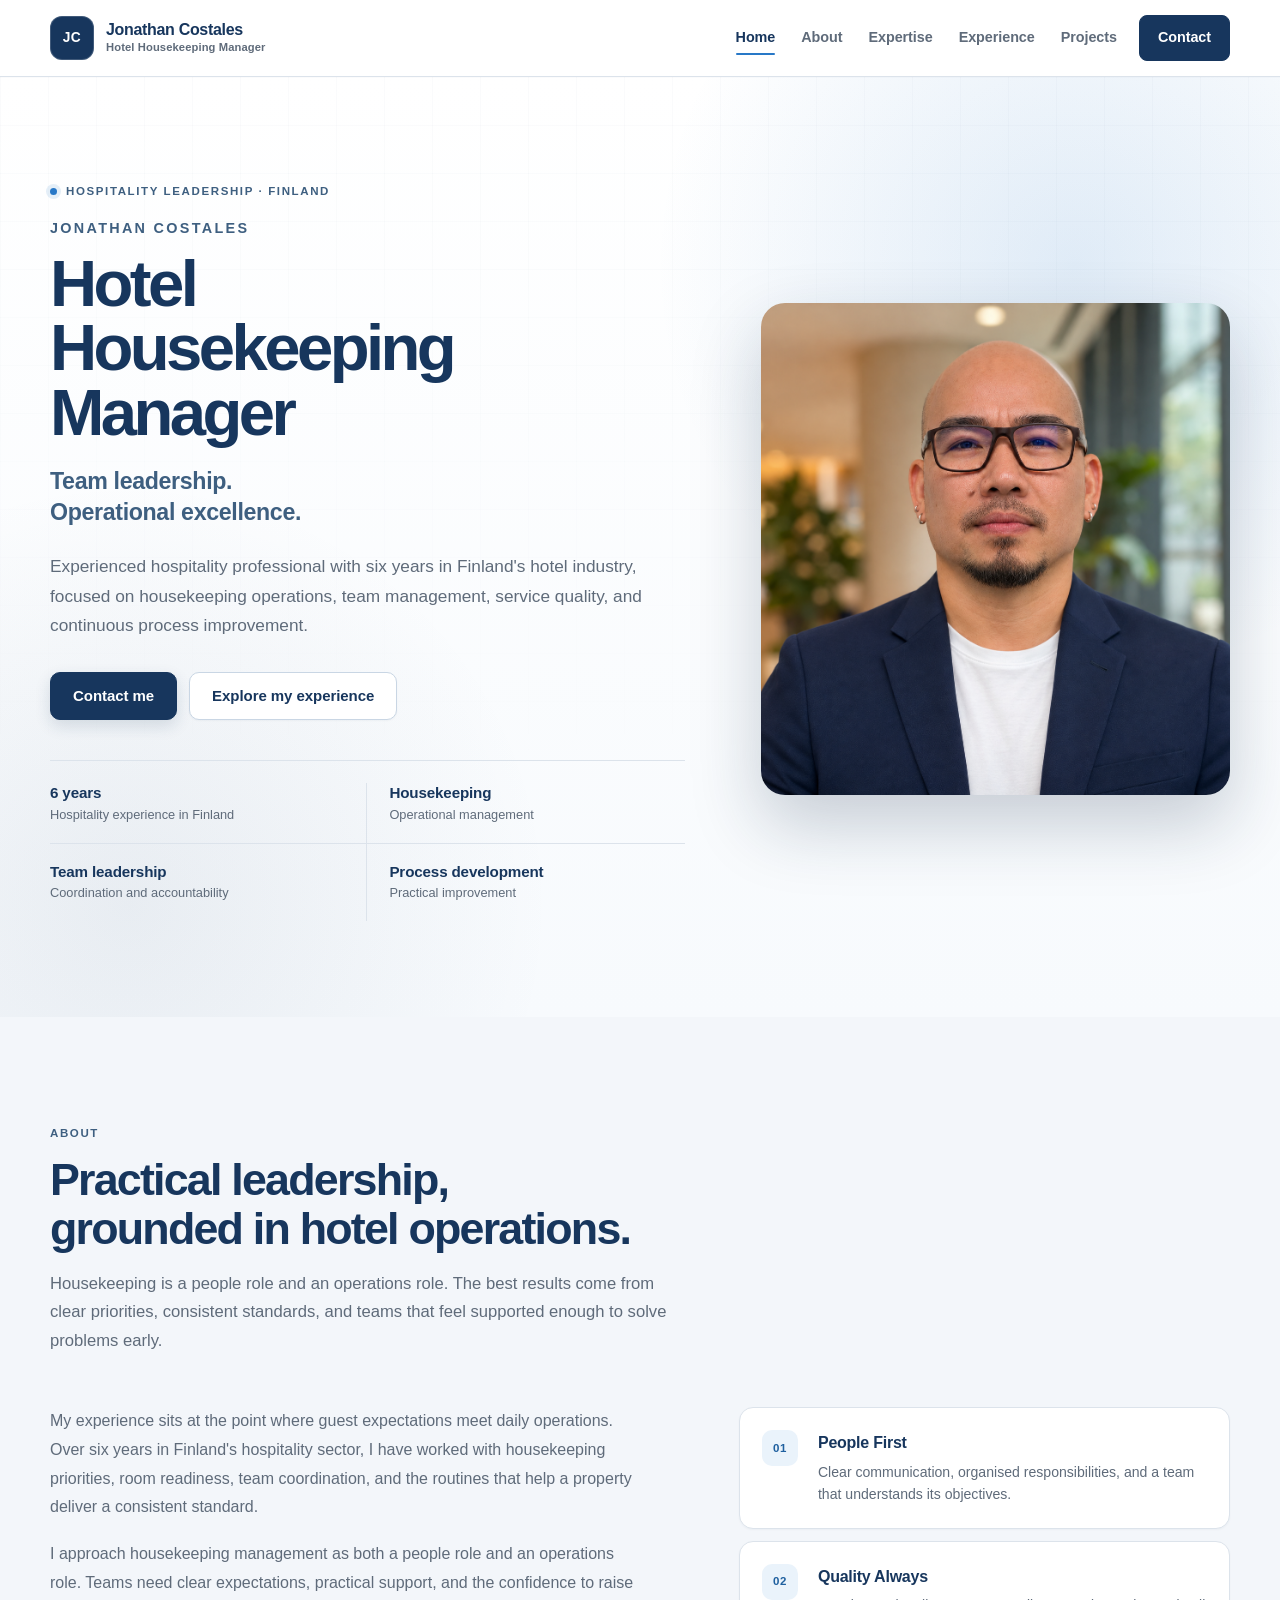
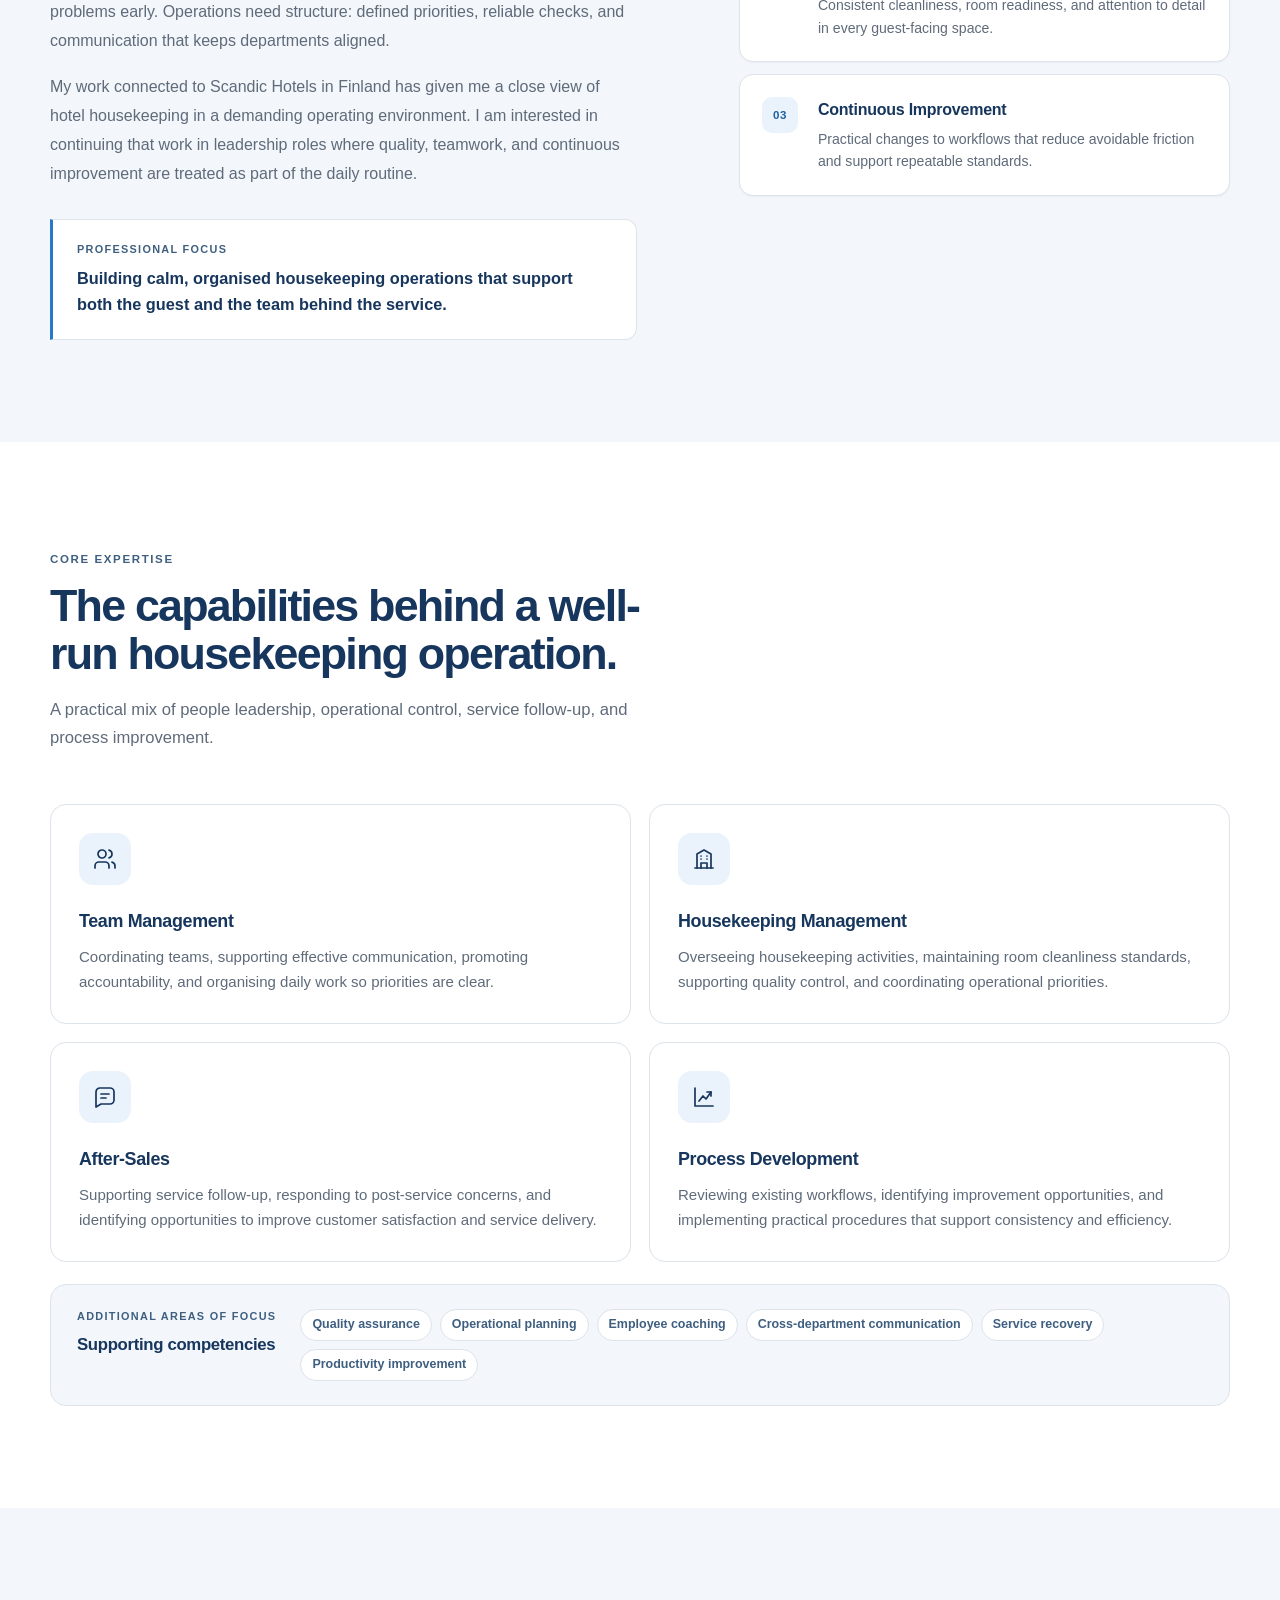
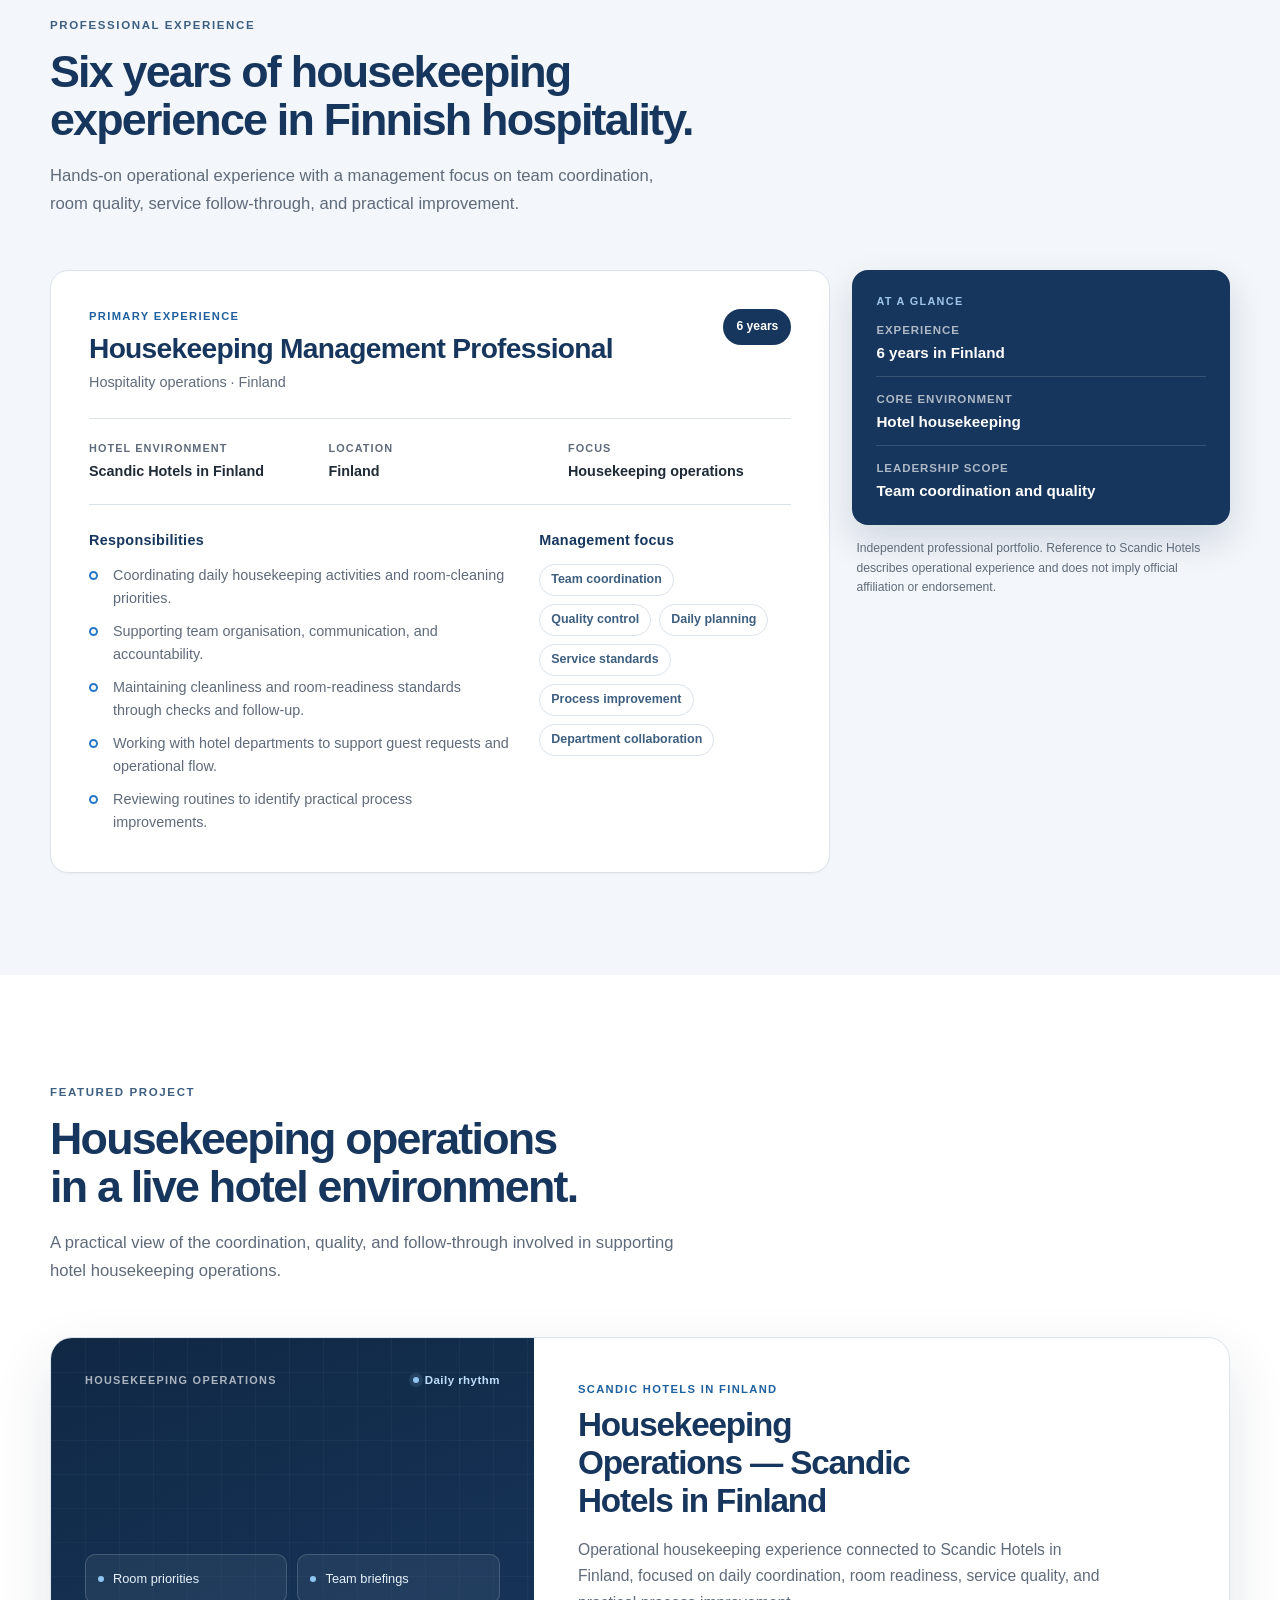
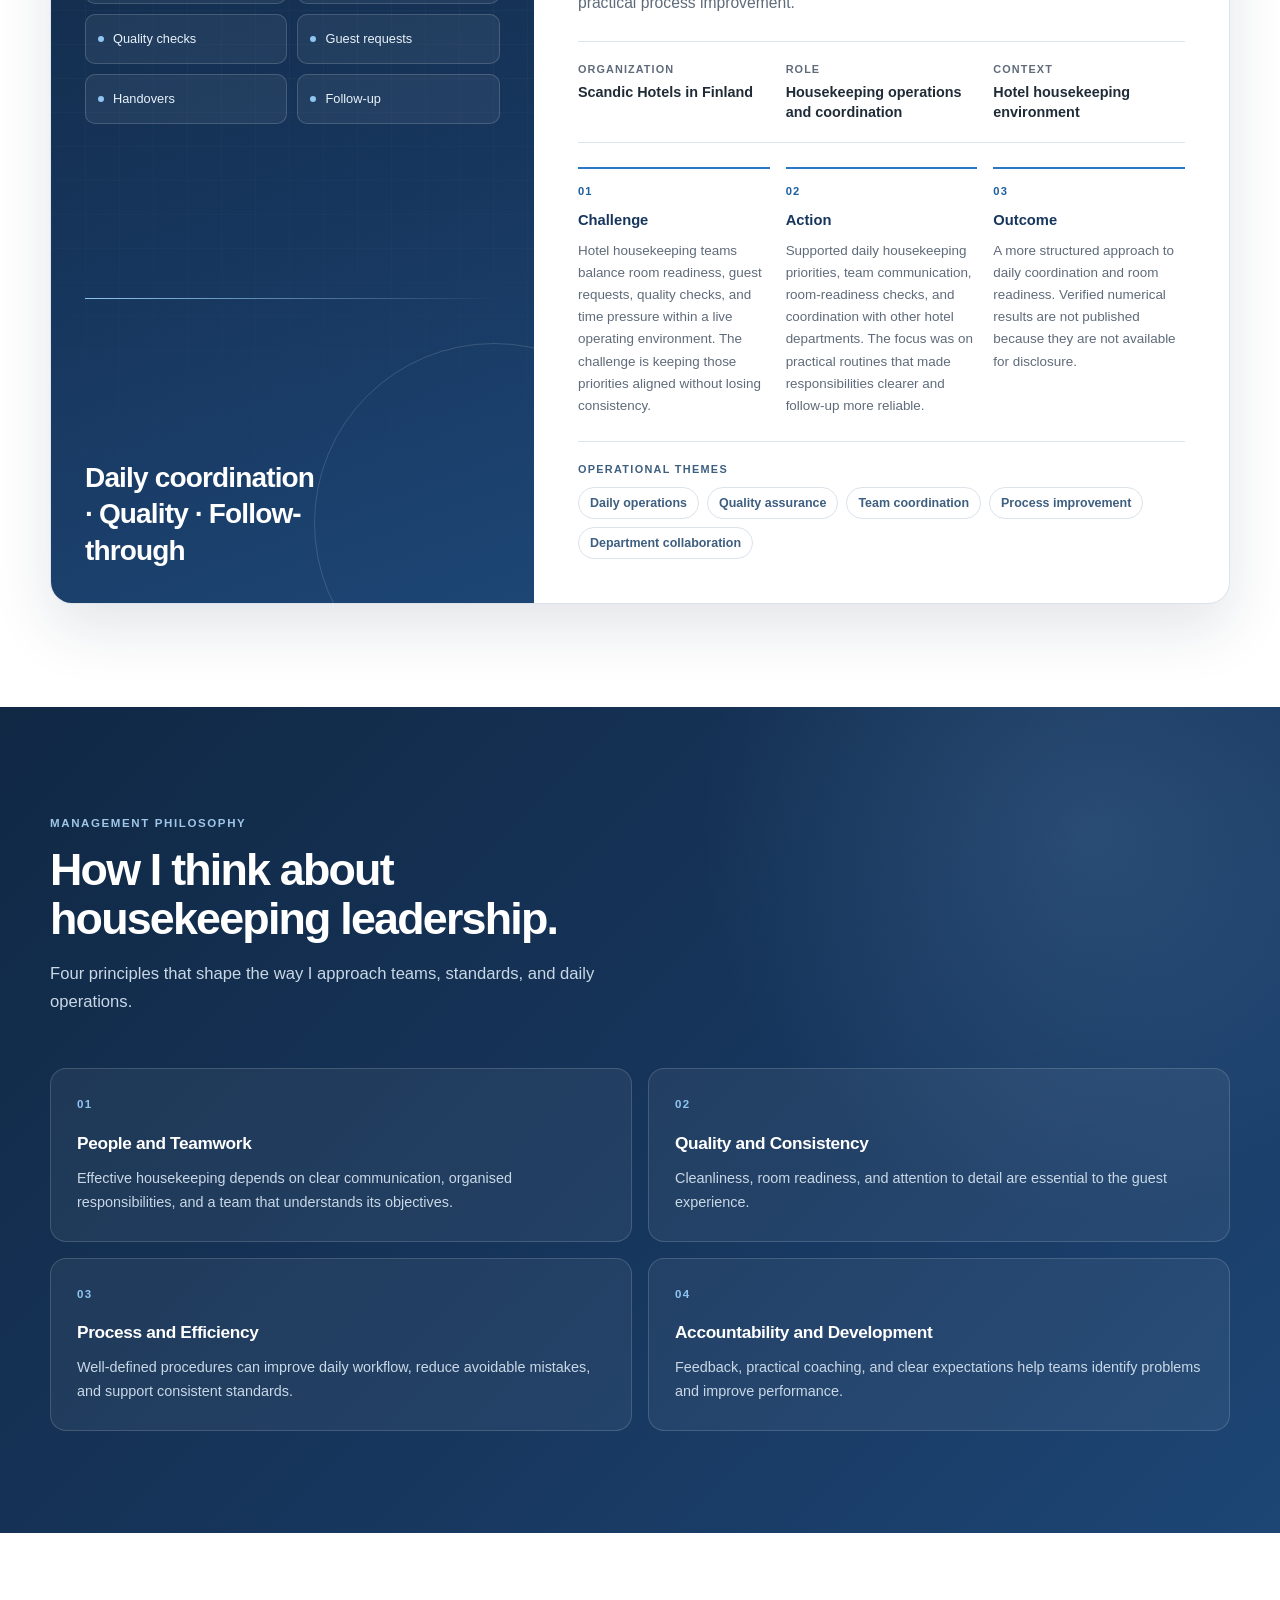
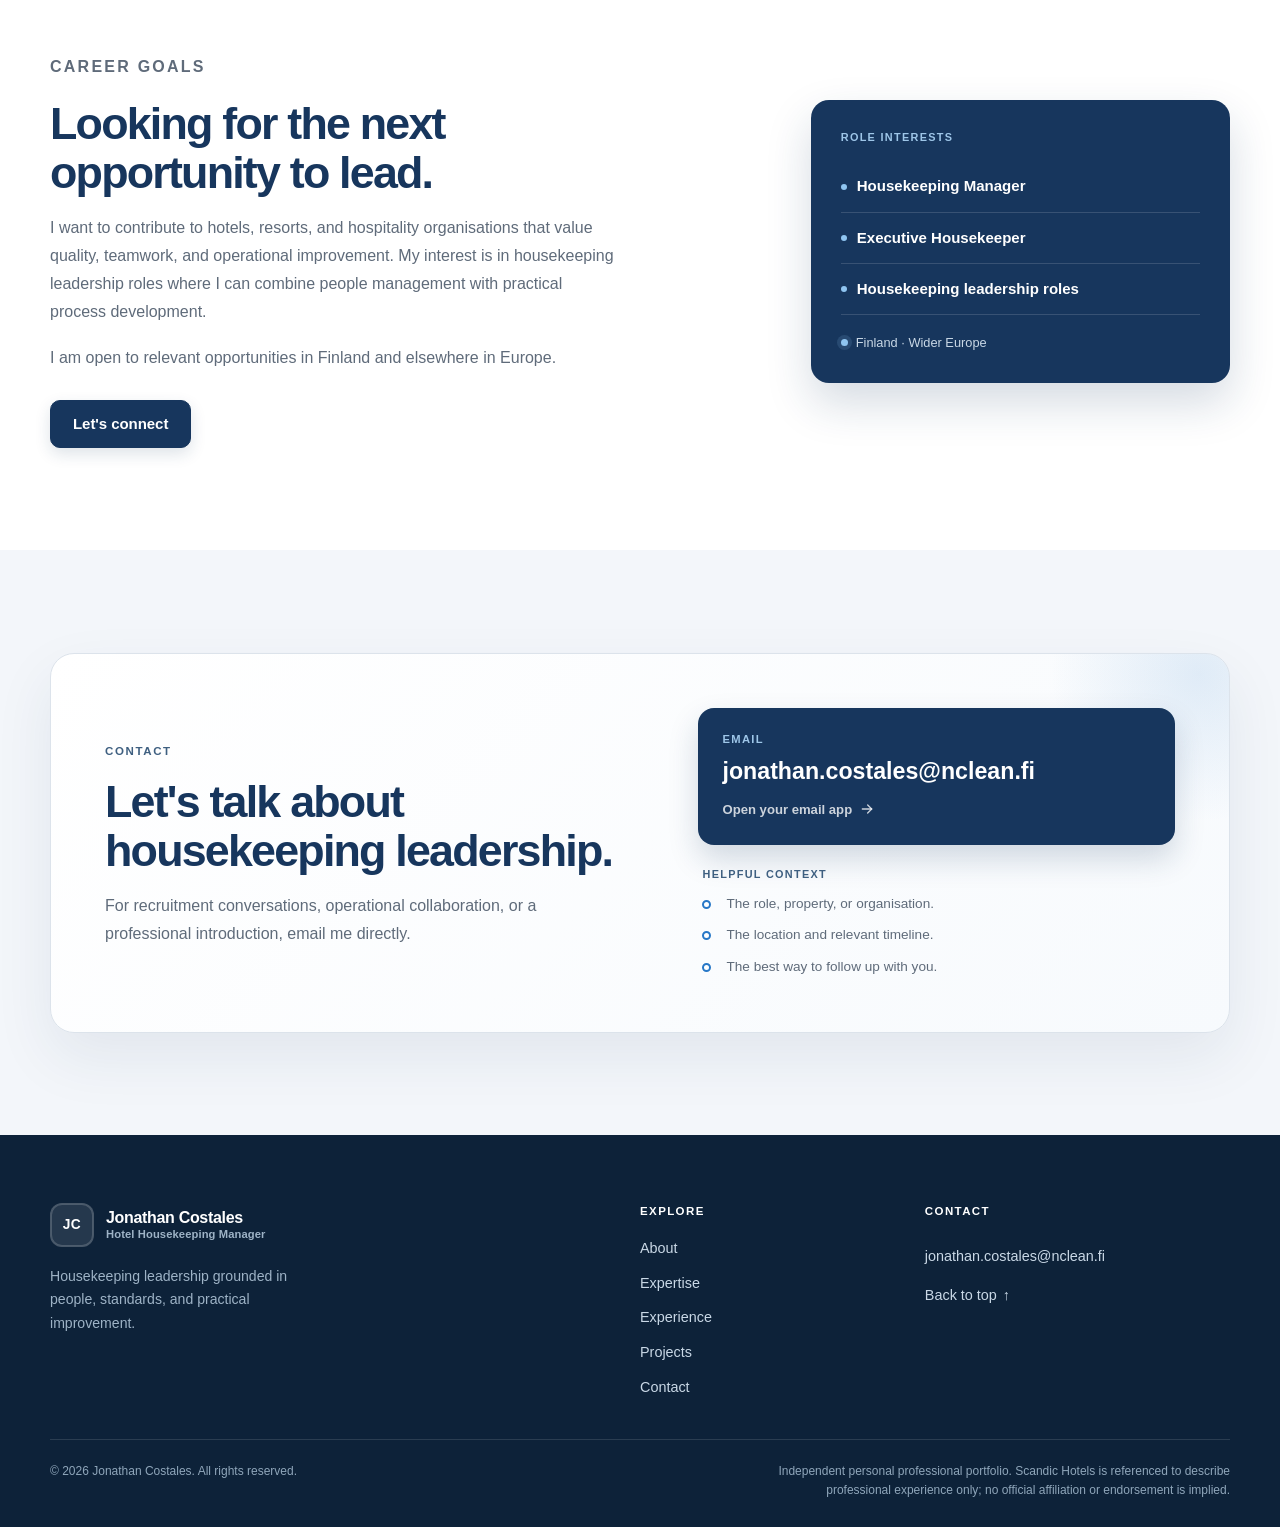
==== commit 6c946236: "Add portrait to portfolio homepage" ====
--- a/index.html
+++ b/index.html
@@ -1,561 +1,547 @@
-<!DOCTYPE html>
-<html lang="en">
-<head>
-    <meta charset="UTF-8">
-    <meta name="viewport" content="width=device-width, initial-scale=1.0">
-    <meta name="theme-color" content="#17365D">
-    <title>Jonathan Costales | Hotel Housekeeping Manager</title>
-    <meta name="description" content="Meet Jonathan Costales, an experienced hotel housekeeping management professional with six years in Finland's hospitality sector, focused on team leadership, housekeeping operations, and process development.">
-    <meta name="keywords" content="Hotel Housekeeping Manager, Executive Housekeeper, Housekeeping Management, Hotel Operations, Hospitality Management, Team Leadership, Finland Hospitality, European Hospitality Careers">
-    <meta name="author" content="Jonathan Costales">
-    <meta name="robots" content="index, follow">
-
-    <meta property="og:type" content="profile">
-    <meta property="og:title" content="Jonathan Costales | Hotel Housekeeping Manager">
-    <meta property="og:description" content="Experienced hotel housekeeping management professional with six years in Finland's hospitality sector, focused on team leadership, operational quality, and process development.">
-    <meta property="og:locale" content="en_GB">
-    <meta name="twitter:card" content="summary">
-    <meta name="twitter:title" content="Jonathan Costales | Hotel Housekeeping Manager">
-    <meta name="twitter:description" content="Hotel housekeeping leadership grounded in people, standards, and practical improvement.">
-
-    <link rel="icon" href="data:image/svg+xml,%3Csvg xmlns='http://www.w3.org/2000/svg' viewBox='0 0 64 64'%3E%3Crect width='64' height='64' rx='14' fill='%2317365D'/%3E%3Ctext x='32' y='42' text-anchor='middle' font-family='Arial,sans-serif' font-size='25' font-weight='700' fill='white'%3EJC%3C/text%3E%3C/svg%3E">
-    <link rel="stylesheet" href="styles.css">
-    <script src="script.js" defer></script>
-
-    <script type="application/ld+json">
-    {
-        "@context": "https://schema.org",
-        "@type": "Person",
-        "name": "Jonathan Costales",
-        "jobTitle": "Hotel Housekeeping Manager",
-        "description": "Hotel housekeeping management professional with six years of experience in Finland's hospitality sector, focused on team leadership, operational quality, and process development.",
-        "email": "mailto:jonathan.costales@nclean.fi",
-        "address": {
-            "@type": "PostalAddress",
-            "addressCountry": "FI"
-        },
-        "knowsAbout": [
-            "Housekeeping management",
-            "Team management",
-            "Process development",
-            "After-sales service",
-            "Hotel operations"
-        ]
-    }
-    </script>
-</head>
-<body>
-    <a class="skip-link" href="#main">Skip to main content</a>
-
-    <header class="site-header" id="site-header">
-        <div class="container header-inner">
-            <a class="brand" href="#home">
-                <span class="brand-mark" aria-hidden="true">JC</span>
-                <span class="brand-copy">
-                    <strong>Jonathan Costales</strong>
-                    <span>Hotel Housekeeping Manager</span>
-                </span>
-            </a>
-
-            <button class="nav-toggle" id="nav-toggle" type="button" aria-expanded="false" aria-controls="primary-navigation" aria-label="Open navigation">
-                <span class="nav-toggle-bars" aria-hidden="true">
-                    <span></span>
-                    <span></span>
-                    <span></span>
-                </span>
-            </button>
-
-            <nav class="primary-nav" id="primary-navigation" aria-label="Primary navigation">
-                <ul class="nav-list">
-                    <li><a class="nav-link" href="#home" aria-current="location">Home</a></li>
-                    <li><a class="nav-link" href="#about">About</a></li>
-                    <li><a class="nav-link" href="#expertise">Expertise</a></li>
-                    <li><a class="nav-link" href="#experience">Experience</a></li>
-                    <li><a class="nav-link" href="#projects">Projects</a></li>
-                    <li><a class="nav-link nav-contact" href="#contact">Contact</a></li>
-                </ul>
-            </nav>
-        </div>
-    </header>
-
-    <main id="main">
-        <section class="hero" id="home" aria-labelledby="hero-title">
-            <div class="hero-backdrop" aria-hidden="true"></div>
-            <div class="container hero-grid">
-                <div class="hero-content">
-                    <p class="eyebrow"><span class="status-dot" aria-hidden="true"></span> Hospitality leadership · Finland</p>
-                    <h1 id="hero-title">
-                        <span class="hero-name">Jonathan Costales</span>
-                        <span class="hero-role">Hotel Housekeeping Manager</span>
-                        <span class="hero-title-accent">Team leadership. Operational excellence.</span>
-                    </h1>
-                    <p class="hero-lead">Experienced hospitality professional with six years in Finland's hotel industry, focused on housekeeping operations, team management, service quality, and continuous process improvement.</p>
-                    <div class="hero-actions">
-                        <a class="button button-primary" href="#contact">Contact me</a>
-                        <a class="button button-secondary" href="#experience">Explore my experience</a>
-                    </div>
-                    <ul class="hero-facts" aria-label="Professional highlights">
-                        <li>
-                            <strong>6 years</strong>
-                            <span>Hospitality experience in Finland</span>
-                        </li>
-                        <li>
-                            <strong>Housekeeping</strong>
-                            <span>Operational management</span>
-                        </li>
-                        <li>
-                            <strong>Team leadership</strong>
-                            <span>Coordination and accountability</span>
-                        </li>
-                        <li>
-                            <strong>Process development</strong>
-                            <span>Practical improvement</span>
-                        </li>
-                    </ul>
-                </div>
-
-                <aside class="profile-card" aria-label="Professional summary">
-                    <div class="profile-card-top">
-                        <span class="profile-kicker">Housekeeping leadership</span>
-                        <span class="profile-location">Finland</span>
-                    </div>
-                    <div class="profile-center">
-                        <span class="profile-monogram" aria-hidden="true">JC</span>
-                        <span class="profile-rule" aria-hidden="true"></span>
-                        <p class="profile-statement">People. Standards.<br>Follow-through.</p>
-                    </div>
-                    <div class="profile-card-bottom">
-                        <span>Six years in Finnish hospitality</span>
-                        <span class="profile-tag">Hotel operations</span>
-                    </div>
-                </aside>
-            </div>
-        </section>
-
-        <section class="section section-soft" id="about" aria-labelledby="about-title">
-            <div class="container">
-                <header class="section-heading">
-                    <p class="eyebrow">About</p>
-                    <h2 id="about-title">Practical leadership, grounded in hotel operations.</h2>
-                    <p class="section-lead">Housekeeping is a people role and an operations role. The best results come from clear priorities, consistent standards, and teams that feel supported enough to solve problems early.</p>
-                </header>
-
-                <div class="about-grid">
-                    <div class="about-copy">
-                        <p>My experience sits at the point where guest expectations meet daily operations. Over six years in Finland's hospitality sector, I have worked with housekeeping priorities, room readiness, team coordination, and the routines that help a property deliver a consistent standard.</p>
-                        <p>I approach housekeeping management as both a people role and an operations role. Teams need clear expectations, practical support, and the confidence to raise problems early. Operations need structure: defined priorities, reliable checks, and communication that keeps departments aligned.</p>
-                        <p>My work connected to Scandic Hotels in Finland has given me a close view of hotel housekeeping in a demanding operating environment. I am interested in continuing that work in leadership roles where quality, teamwork, and continuous improvement are treated as part of the daily routine.</p>
-
-                        <div class="about-signature">
-                            <span class="signature-label">Professional focus</span>
-                            <p>Building calm, organised housekeeping operations that support both the guest and the team behind the service.</p>
-                        </div>
-                    </div>
-
-                    <div class="principle-stack" aria-label="Professional principles">
-                        <article class="principle-card">
-                            <span class="principle-number" aria-hidden="true">01</span>
-                            <div>
-                                <h3>People First</h3>
-                                <p>Clear communication, organised responsibilities, and a team that understands its objectives.</p>
-                            </div>
-                        </article>
-                        <article class="principle-card">
-                            <span class="principle-number" aria-hidden="true">02</span>
-                            <div>
-                                <h3>Quality Always</h3>
-                                <p>Consistent cleanliness, room readiness, and attention to detail in every guest-facing space.</p>
-                            </div>
-                        </article>
-                        <article class="principle-card">
-                            <span class="principle-number" aria-hidden="true">03</span>
-                            <div>
-                                <h3>Continuous Improvement</h3>
-                                <p>Practical changes to workflows that reduce avoidable friction and support repeatable standards.</p>
-                            </div>
-                        </article>
-                    </div>
-                </div>
-            </div>
-        </section>
-
-        <section class="section" id="expertise" aria-labelledby="expertise-title">
-            <div class="container">
-                <header class="section-heading">
-                    <p class="eyebrow">Core expertise</p>
-                    <h2 id="expertise-title">The capabilities behind a well-run housekeeping operation.</h2>
-                    <p class="section-lead">A practical mix of people leadership, operational control, service follow-up, and process improvement.</p>
-                </header>
-
-                <div class="expertise-grid">
-                    <article class="expertise-card">
-                        <div class="icon-box" aria-hidden="true">
-                            <svg viewBox="0 0 24 24" width="24" height="24" fill="none" stroke="currentColor" stroke-width="1.7" stroke-linecap="round" stroke-linejoin="round">
-                                <path d="M16 21v-2a4 4 0 0 0-4-4H6a4 4 0 0 0-4 4v2"></path>
-                                <circle cx="9" cy="7" r="4"></circle>
-                                <path d="M22 21v-2a4 4 0 0 0-3-3.87"></path>
-                                <path d="M16 3.13a4 4 0 0 1 0 7.75"></path>
-                            </svg>
-                        </div>
-                        <h3>Team Management</h3>
-                        <p>Coordinating teams, supporting effective communication, promoting accountability, and organising daily work so priorities are clear.</p>
-                    </article>
-
-                    <article class="expertise-card">
-                        <div class="icon-box" aria-hidden="true">
-                            <svg viewBox="0 0 24 24" width="24" height="24" fill="none" stroke="currentColor" stroke-width="1.7" stroke-linecap="round" stroke-linejoin="round">
-                                <path d="M3 21h18"></path>
-                                <path d="M5 21V7l7-4 7 4v14"></path>
-                                <path d="M9 21v-5h6v5"></path>
-                                <path d="M9 9h.01M15 9h.01M9 12h.01M15 12h.01"></path>
-                            </svg>
-                        </div>
-                        <h3>Housekeeping Management</h3>
-                        <p>Overseeing housekeeping activities, maintaining room cleanliness standards, supporting quality control, and coordinating operational priorities.</p>
-                    </article>
-
-                    <article class="expertise-card">
-                        <div class="icon-box" aria-hidden="true">
-                            <svg viewBox="0 0 24 24" width="24" height="24" fill="none" stroke="currentColor" stroke-width="1.7" stroke-linecap="round" stroke-linejoin="round">
-                                <path d="M21 15a4 4 0 0 1-4 4H8l-5 3V7a4 4 0 0 1 4-4h10a4 4 0 0 1 4 4z"></path>
-                                <path d="M8 9h8M8 13h5"></path>
-                            </svg>
-                        </div>
-                        <h3>After-Sales</h3>
-                        <p>Supporting service follow-up, responding to post-service concerns, and identifying opportunities to improve customer satisfaction and service delivery.</p>
-                    </article>
-
-                    <article class="expertise-card">
-                        <div class="icon-box" aria-hidden="true">
-                            <svg viewBox="0 0 24 24" width="24" height="24" fill="none" stroke="currentColor" stroke-width="1.7" stroke-linecap="round" stroke-linejoin="round">
-                                <path d="M3 3v18h18"></path>
-                                <path d="M7 16l4-5 3 3 5-7"></path>
-                                <path d="M15 7h4v4"></path>
-                            </svg>
-                        </div>
-                        <h3>Process Development</h3>
-                        <p>Reviewing existing workflows, identifying improvement opportunities, and implementing practical procedures that support consistency and efficiency.</p>
-                    </article>
-                </div>
-
-                <div class="competency-strip">
-                    <div>
-                        <p class="aside-label">Additional areas of focus</p>
-                        <h3>Supporting competencies</h3>
-                    </div>
-                    <ul class="tag-list" aria-label="Supporting competencies">
-                        <li>Quality assurance</li>
-                        <li>Operational planning</li>
-                        <li>Employee coaching</li>
-                        <li>Cross-department communication</li>
-                        <li>Service recovery</li>
-                        <li>Productivity improvement</li>
-                    </ul>
-                </div>
-            </div>
-        </section>
-
-        <section class="section section-soft" id="experience" aria-labelledby="experience-title">
-            <div class="container">
-                <header class="section-heading">
-                    <p class="eyebrow">Professional experience</p>
-                    <h2 id="experience-title">Six years of housekeeping experience in Finnish hospitality.</h2>
-                    <p class="section-lead">Hands-on operational experience with a management focus on team coordination, room quality, service follow-through, and practical improvement.</p>
-                </header>
-
-                <div class="experience-layout">
-                    <article class="experience-card">
-                        <div class="experience-head">
-                            <div>
-                                <p class="card-kicker">Primary experience</p>
-                                <h3>Housekeeping Management Professional</h3>
-                                <p class="experience-organisation">Hospitality operations · Finland</p>
-                            </div>
-                            <span class="duration-badge">6 years</span>
-                        </div>
-
-                        <dl class="experience-meta">
-                            <div>
-                                <dt>Hotel environment</dt>
-                                <dd>Scandic Hotels in Finland</dd>
-                            </div>
-                            <div>
-                                <dt>Location</dt>
-                                <dd>Finland</dd>
-                            </div>
-                            <div>
-                                <dt>Focus</dt>
-                                <dd>Housekeeping operations</dd>
-                            </div>
-                        </dl>
-
-                        <div class="experience-body">
-                            <div>
-                                <h4>Responsibilities</h4>
-                                <ul class="check-list">
-                                    <li>Coordinating daily housekeeping activities and room-cleaning priorities.</li>
-                                    <li>Supporting team organisation, communication, and accountability.</li>
-                                    <li>Maintaining cleanliness and room-readiness standards through checks and follow-up.</li>
-                                    <li>Working with hotel departments to support guest requests and operational flow.</li>
-                                    <li>Reviewing routines to identify practical process improvements.</li>
-                                </ul>
-                            </div>
-                            <div>
-                                <h4>Management focus</h4>
-                                <ul class="tag-list" aria-label="Management focus areas">
-                                    <li>Team coordination</li>
-                                    <li>Quality control</li>
-                                    <li>Daily planning</li>
-                                    <li>Service standards</li>
-                                    <li>Process improvement</li>
-                                    <li>Department collaboration</li>
-                                </ul>
-                            </div>
-                        </div>
-                    </article>
-
-                    <aside class="experience-aside" aria-label="Experience summary">
-                        <div class="aside-card">
-                            <p class="aside-label">At a glance</p>
-                            <ul class="stat-list">
-                                <li>
-                                    <span>Experience</span>
-                                    <strong>6 years in Finland</strong>
-                                </li>
-                                <li>
-                                    <span>Core environment</span>
-                                    <strong>Hotel housekeeping</strong>
-                                </li>
-                                <li>
-                                    <span>Leadership scope</span>
-                                    <strong>Team coordination and quality</strong>
-                                </li>
-                            </ul>
-                        </div>
-                        <p class="integrity-note">Independent professional portfolio. Reference to Scandic Hotels describes operational experience and does not imply official affiliation or endorsement.</p>
-                    </aside>
-                </div>
-            </div>
-        </section>
-
-        <section class="section" id="projects" aria-labelledby="projects-title">
-            <div class="container">
-                <header class="section-heading">
-                    <p class="eyebrow">Featured project</p>
-                    <h2 id="projects-title">Housekeeping operations in a live hotel environment.</h2>
-                    <p class="section-lead">A practical view of the coordination, quality, and follow-through involved in supporting hotel housekeeping operations.</p>
-                </header>
-
-                <article class="project-feature">
-                    <div class="project-visual" aria-hidden="true">
-                        <div class="visual-top">
-                            <span>Housekeeping operations</span>
-                            <span class="visual-status"><span></span>Daily rhythm</span>
-                        </div>
-                        <div class="visual-grid">
-                            <div class="visual-node"><span></span>Room priorities</div>
-                            <div class="visual-node"><span></span>Team briefings</div>
-                            <div class="visual-node"><span></span>Quality checks</div>
-                            <div class="visual-node"><span></span>Guest requests</div>
-                            <div class="visual-node"><span></span>Handovers</div>
-                            <div class="visual-node"><span></span>Follow-up</div>
-                        </div>
-                        <div class="visual-rail"></div>
-                        <p class="visual-caption">Daily coordination · Quality · Follow-through</p>
-                    </div>
-
-                    <div class="project-content">
-                        <p class="card-kicker">Scandic Hotels in Finland</p>
-                        <h3>Housekeeping Operations — Scandic Hotels in Finland</h3>
-                        <p class="project-summary">Operational housekeeping experience connected to Scandic Hotels in Finland, focused on daily coordination, room readiness, service quality, and practical process improvement.</p>
-
-                        <dl class="project-meta">
-                            <div>
-                                <dt>Organization</dt>
-                                <dd>Scandic Hotels in Finland</dd>
-                            </div>
-                            <div>
-                                <dt>Role</dt>
-                                <dd>Housekeeping operations and coordination</dd>
-                            </div>
-                            <div>
-                                <dt>Context</dt>
-                                <dd>Hotel housekeeping environment</dd>
-                            </div>
-                        </dl>
-
-                        <div class="project-story">
-                            <div class="story-step">
-                                <span class="story-number" aria-hidden="true">01</span>
-                                <h4>Challenge</h4>
-                                <p>Hotel housekeeping teams balance room readiness, guest requests, quality checks, and time pressure within a live operating environment. The challenge is keeping those priorities aligned without losing consistency.</p>
-                            </div>
-                            <div class="story-step">
-                                <span class="story-number" aria-hidden="true">02</span>
-                                <h4>Action</h4>
-                                <p>Supported daily housekeeping priorities, team communication, room-readiness checks, and coordination with other hotel departments. The focus was on practical routines that made responsibilities clearer and follow-up more reliable.</p>
-                            </div>
-                            <div class="story-step">
-                                <span class="story-number" aria-hidden="true">03</span>
-                                <h4>Outcome</h4>
-                                <p>A more structured approach to daily coordination and room readiness. Verified numerical results are not published because they are not available for disclosure.</p>
-                            </div>
-                        </div>
-
-                        <div class="project-themes">
-                            <p class="aside-label">Operational themes</p>
-                            <ul class="tag-list" aria-label="Project operational themes">
-                                <li>Daily operations</li>
-                                <li>Quality assurance</li>
-                                <li>Team coordination</li>
-                                <li>Process improvement</li>
-                                <li>Department collaboration</li>
-                            </ul>
-                        </div>
-                    </div>
-                </article>
-            </div>
-        </section>
-
-        <section class="section section-dark" id="philosophy" aria-labelledby="philosophy-title">
-            <div class="container">
-                <header class="section-heading">
-                    <p class="eyebrow">Management philosophy</p>
-                    <h2 id="philosophy-title">How I think about housekeeping leadership.</h2>
-                    <p class="section-lead">Four principles that shape the way I approach teams, standards, and daily operations.</p>
-                </header>
-
-                <div class="philosophy-grid">
-                    <article class="philosophy-card">
-                        <span class="philosophy-number" aria-hidden="true">01</span>
-                        <h3>People and Teamwork</h3>
-                        <p>Effective housekeeping depends on clear communication, organised responsibilities, and a team that understands its objectives.</p>
-                    </article>
-                    <article class="philosophy-card">
-                        <span class="philosophy-number" aria-hidden="true">02</span>
-                        <h3>Quality and Consistency</h3>
-                        <p>Cleanliness, room readiness, and attention to detail are essential to the guest experience.</p>
-                    </article>
-                    <article class="philosophy-card">
-                        <span class="philosophy-number" aria-hidden="true">03</span>
-                        <h3>Process and Efficiency</h3>
-                        <p>Well-defined procedures can improve daily workflow, reduce avoidable mistakes, and support consistent standards.</p>
-                    </article>
-                    <article class="philosophy-card">
-                        <span class="philosophy-number" aria-hidden="true">04</span>
-                        <h3>Accountability and Development</h3>
-                        <p>Feedback, practical coaching, and clear expectations help teams identify problems and improve performance.</p>
-                    </article>
-                </div>
-            </div>
-        </section>
-
-        <section class="section" id="goals" aria-labelledby="goals-title">
-            <div class="container goals-grid">
-                <div class="goals-copy">
-                    <p class="eyebrow">Career goals</p>
-                    <h2 id="goals-title">Looking for the next opportunity to lead.</h2>
-                    <p>I want to contribute to hotels, resorts, and hospitality organisations that value quality, teamwork, and operational improvement. My interest is in housekeeping leadership roles where I can combine people management with practical process development.</p>
-                    <p>I am open to relevant opportunities in Finland and elsewhere in Europe.</p>
-                    <a class="button button-primary" href="#contact">Let's connect</a>
-                </div>
-
-                <aside class="goals-card" aria-label="Role interests">
-                    <p class="aside-label">Role interests</p>
-                    <ul class="role-list">
-                        <li>Housekeeping Manager</li>
-                        <li>Executive Housekeeper</li>
-                        <li>Housekeeping leadership roles</li>
-                    </ul>
-                    <div class="goals-location">
-                        <span class="status-dot status-dot-light" aria-hidden="true"></span>
-                        Finland · Wider Europe
-                    </div>
-                </aside>
-            </div>
-        </section>
-
-        <section class="section section-soft" id="contact" aria-labelledby="contact-title">
-            <div class="container">
-                <div class="contact-panel">
-                    <div class="contact-intro">
-                        <p class="eyebrow">Contact</p>
-                        <h2 id="contact-title">Let's talk about housekeeping leadership.</h2>
-                        <p>For recruitment conversations, operational collaboration, or a professional introduction, email me directly.</p>
-                    </div>
-
-                    <div class="contact-actions">
-                        <a class="email-card" href="mailto:jonathan.costales@nclean.fi">
-                            <span class="email-label">Email</span>
-                            <strong>jonathan.costales@nclean.fi</strong>
-                            <span class="email-action">
-                                Open your email app
-                                <svg viewBox="0 0 24 24" width="16" height="16" fill="none" stroke="currentColor" stroke-width="2" stroke-linecap="round" stroke-linejoin="round" aria-hidden="true">
-                                    <path d="M5 12h14"></path>
-                                    <path d="m13 6 6 6-6 6"></path>
-                                </svg>
-                            </span>
-                        </a>
-
-                        <div class="contact-guidance">
-                            <p class="aside-label">Helpful context</p>
-                            <ul class="check-list check-list-small">
-                                <li>The role, property, or organisation.</li>
-                                <li>The location and relevant timeline.</li>
-                                <li>The best way to follow up with you.</li>
-                            </ul>
-                        </div>
-                    </div>
-                </div>
-            </div>
-        </section>
-    </main>
-
-    <footer class="site-footer">
-        <div class="container">
-            <div class="footer-grid">
-                <div class="footer-brand">
-                    <a class="brand brand-footer" href="#home">
-                        <span class="brand-mark" aria-hidden="true">JC</span>
-                        <span class="brand-copy">
-                            <strong>Jonathan Costales</strong>
-                            <span>Hotel Housekeeping Manager</span>
-                        </span>
-                    </a>
-                    <p>Housekeeping leadership grounded in people, standards, and practical improvement.</p>
-                </div>
-
-                <nav class="footer-nav" aria-label="Footer navigation">
-                    <h2 class="footer-heading">Explore</h2>
-                    <ul>
-                        <li><a href="#about">About</a></li>
-                        <li><a href="#expertise">Expertise</a></li>
-                        <li><a href="#experience">Experience</a></li>
-                        <li><a href="#projects">Projects</a></li>
-                        <li><a href="#contact">Contact</a></li>
-                    </ul>
-                </nav>
-
-                <div class="footer-contact">
-                    <h2 class="footer-heading">Contact</h2>
-                    <a href="mailto:jonathan.costales@nclean.fi">jonathan.costales@nclean.fi</a>
-                    <a class="footer-top-link" href="#home">Back to top <span aria-hidden="true">↑</span></a>
-                </div>
-            </div>
-
-            <div class="footer-bottom">
-                <p>&copy; <span id="year">2026</span> Jonathan Costales. All rights reserved.</p>
-                <p>Independent personal professional portfolio. Scandic Hotels is referenced to describe professional experience only; no official affiliation or endorsement is implied.</p>
-            </div>
-        </div>
-    </footer>
-
-    <button class="back-to-top" id="back-to-top" type="button">
-        <span class="visually-hidden">Back to top</span>
-        <svg viewBox="0 0 24 24" width="20" height="20" fill="none" stroke="currentColor" stroke-width="2" stroke-linecap="round" stroke-linejoin="round" aria-hidden="true">
-            <path d="M12 19V5"></path>
-            <path d="m5 12 7-7 7 7"></path>
-        </svg>
-    </button>
-</body>
-</html>
+<!DOCTYPE html>
+<html lang="en">
+<head>
+    <meta charset="UTF-8">
+    <meta name="viewport" content="width=device-width, initial-scale=1.0">
+    <meta name="theme-color" content="#17365D">
+    <title>Jonathan Costales | Hotel Housekeeping Manager</title>
+    <meta name="description" content="Meet Jonathan Costales, an experienced hotel housekeeping management professional with six years in Finland's hospitality sector, focused on team leadership, housekeeping operations, and process development.">
+    <meta name="keywords" content="Hotel Housekeeping Manager, Executive Housekeeper, Housekeeping Management, Hotel Operations, Hospitality Management, Team Leadership, Finland Hospitality, European Hospitality Careers">
+    <meta name="author" content="Jonathan Costales">
+    <meta name="robots" content="index, follow">
+
+    <meta property="og:type" content="profile">
+    <meta property="og:title" content="Jonathan Costales | Hotel Housekeeping Manager">
+    <meta property="og:description" content="Experienced hotel housekeeping management professional with six years in Finland's hospitality sector, focused on team leadership, operational quality, and process development.">
+    <meta property="og:locale" content="en_GB">
+    <meta name="twitter:card" content="summary">
+    <meta name="twitter:title" content="Jonathan Costales | Hotel Housekeeping Manager">
+    <meta name="twitter:description" content="Hotel housekeeping leadership grounded in people, standards, and practical improvement.">
+
+    <link rel="icon" href="data:image/svg+xml,%3Csvg xmlns='http://www.w3.org/2000/svg' viewBox='0 0 64 64'%3E%3Crect width='64' height='64' rx='14' fill='%2317365D'/%3E%3Ctext x='32' y='42' text-anchor='middle' font-family='Arial,sans-serif' font-size='25' font-weight='700' fill='white'%3EJC%3C/text%3E%3C/svg%3E">
+    <link rel="stylesheet" href="styles.css">
+    <script src="script.js" defer></script>
+
+    <script type="application/ld+json">
+    {
+        "@context": "https://schema.org",
+        "@type": "Person",
+        "name": "Jonathan Costales",
+        "jobTitle": "Hotel Housekeeping Manager",
+        "description": "Hotel housekeeping management professional with six years of experience in Finland's hospitality sector, focused on team leadership, operational quality, and process development.",
+        "email": "mailto:jonathan.costales@nclean.fi",
+        "address": {
+            "@type": "PostalAddress",
+            "addressCountry": "FI"
+        },
+        "knowsAbout": [
+            "Housekeeping management",
+            "Team management",
+            "Process development",
+            "After-sales service",
+            "Hotel operations"
+        ]
+    }
+    </script>
+</head>
+<body>
+    <a class="skip-link" href="#main">Skip to main content</a>
+
+    <header class="site-header" id="site-header">
+        <div class="container header-inner">
+            <a class="brand" href="#home">
+                <span class="brand-mark" aria-hidden="true">JC</span>
+                <span class="brand-copy">
+                    <strong>Jonathan Costales</strong>
+                    <span>Hotel Housekeeping Manager</span>
+                </span>
+            </a>
+
+            <button class="nav-toggle" id="nav-toggle" type="button" aria-expanded="false" aria-controls="primary-navigation" aria-label="Open navigation">
+                <span class="nav-toggle-bars" aria-hidden="true">
+                    <span></span>
+                    <span></span>
+                    <span></span>
+                </span>
+            </button>
+
+            <nav class="primary-nav" id="primary-navigation" aria-label="Primary navigation">
+                <ul class="nav-list">
+                    <li><a class="nav-link" href="#home" aria-current="location">Home</a></li>
+                    <li><a class="nav-link" href="#about">About</a></li>
+                    <li><a class="nav-link" href="#expertise">Expertise</a></li>
+                    <li><a class="nav-link" href="#experience">Experience</a></li>
+                    <li><a class="nav-link" href="#projects">Projects</a></li>
+                    <li><a class="nav-link nav-contact" href="#contact">Contact</a></li>
+                </ul>
+            </nav>
+        </div>
+    </header>
+
+    <main id="main">
+        <section class="hero" id="home" aria-labelledby="hero-title">
+            <div class="hero-backdrop" aria-hidden="true"></div>
+            <div class="container hero-grid">
+                <div class="hero-content">
+                    <p class="eyebrow"><span class="status-dot" aria-hidden="true"></span> Hospitality leadership · Finland</p>
+                    <h1 id="hero-title">
+                        <span class="hero-name">Jonathan Costales</span>
+                        <span class="hero-role">Hotel Housekeeping Manager</span>
+                        <span class="hero-title-accent">Team leadership. Operational excellence.</span>
+                    </h1>
+                    <p class="hero-lead">Experienced hospitality professional with six years in Finland's hotel industry, focused on housekeeping operations, team management, service quality, and continuous process improvement.</p>
+                    <div class="hero-actions">
+                        <a class="button button-primary" href="#contact">Contact me</a>
+                        <a class="button button-secondary" href="#experience">Explore my experience</a>
+                    </div>
+                    <ul class="hero-facts" aria-label="Professional highlights">
+                        <li>
+                            <strong>6 years</strong>
+                            <span>Hospitality experience in Finland</span>
+                        </li>
+                        <li>
+                            <strong>Housekeeping</strong>
+                            <span>Operational management</span>
+                        </li>
+                        <li>
+                            <strong>Team leadership</strong>
+                            <span>Coordination and accountability</span>
+                        </li>
+                        <li>
+                            <strong>Process development</strong>
+                            <span>Practical improvement</span>
+                        </li>
+                    </ul>
+                </div>
+
+                <img class="hero-portrait" src="portfolio-portrait.png" alt="Jonathan Costales wearing a navy blazer in a hotel lobby" width="1371" height="1148" fetchpriority="high">
+            </div>
+        </section>
+
+        <section class="section section-soft" id="about" aria-labelledby="about-title">
+            <div class="container">
+                <header class="section-heading">
+                    <p class="eyebrow">About</p>
+                    <h2 id="about-title">Practical leadership, grounded in hotel operations.</h2>
+                    <p class="section-lead">Housekeeping is a people role and an operations role. The best results come from clear priorities, consistent standards, and teams that feel supported enough to solve problems early.</p>
+                </header>
+
+                <div class="about-grid">
+                    <div class="about-copy">
+                        <p>My experience sits at the point where guest expectations meet daily operations. Over six years in Finland's hospitality sector, I have worked with housekeeping priorities, room readiness, team coordination, and the routines that help a property deliver a consistent standard.</p>
+                        <p>I approach housekeeping management as both a people role and an operations role. Teams need clear expectations, practical support, and the confidence to raise problems early. Operations need structure: defined priorities, reliable checks, and communication that keeps departments aligned.</p>
+                        <p>My work connected to Scandic Hotels in Finland has given me a close view of hotel housekeeping in a demanding operating environment. I am interested in continuing that work in leadership roles where quality, teamwork, and continuous improvement are treated as part of the daily routine.</p>
+
+                        <div class="about-signature">
+                            <span class="signature-label">Professional focus</span>
+                            <p>Building calm, organised housekeeping operations that support both the guest and the team behind the service.</p>
+                        </div>
+                    </div>
+
+                    <div class="principle-stack" aria-label="Professional principles">
+                        <article class="principle-card">
+                            <span class="principle-number" aria-hidden="true">01</span>
+                            <div>
+                                <h3>People First</h3>
+                                <p>Clear communication, organised responsibilities, and a team that understands its objectives.</p>
+                            </div>
+                        </article>
+                        <article class="principle-card">
+                            <span class="principle-number" aria-hidden="true">02</span>
+                            <div>
+                                <h3>Quality Always</h3>
+                                <p>Consistent cleanliness, room readiness, and attention to detail in every guest-facing space.</p>
+                            </div>
+                        </article>
+                        <article class="principle-card">
+                            <span class="principle-number" aria-hidden="true">03</span>
+                            <div>
+                                <h3>Continuous Improvement</h3>
+                                <p>Practical changes to workflows that reduce avoidable friction and support repeatable standards.</p>
+                            </div>
+                        </article>
+                    </div>
+                </div>
+            </div>
+        </section>
+
+        <section class="section" id="expertise" aria-labelledby="expertise-title">
+            <div class="container">
+                <header class="section-heading">
+                    <p class="eyebrow">Core expertise</p>
+                    <h2 id="expertise-title">The capabilities behind a well-run housekeeping operation.</h2>
+                    <p class="section-lead">A practical mix of people leadership, operational control, service follow-up, and process improvement.</p>
+                </header>
+
+                <div class="expertise-grid">
+                    <article class="expertise-card">
+                        <div class="icon-box" aria-hidden="true">
+                            <svg viewBox="0 0 24 24" width="24" height="24" fill="none" stroke="currentColor" stroke-width="1.7" stroke-linecap="round" stroke-linejoin="round">
+                                <path d="M16 21v-2a4 4 0 0 0-4-4H6a4 4 0 0 0-4 4v2"></path>
+                                <circle cx="9" cy="7" r="4"></circle>
+                                <path d="M22 21v-2a4 4 0 0 0-3-3.87"></path>
+                                <path d="M16 3.13a4 4 0 0 1 0 7.75"></path>
+                            </svg>
+                        </div>
+                        <h3>Team Management</h3>
+                        <p>Coordinating teams, supporting effective communication, promoting accountability, and organising daily work so priorities are clear.</p>
+                    </article>
+
+                    <article class="expertise-card">
+                        <div class="icon-box" aria-hidden="true">
+                            <svg viewBox="0 0 24 24" width="24" height="24" fill="none" stroke="currentColor" stroke-width="1.7" stroke-linecap="round" stroke-linejoin="round">
+                                <path d="M3 21h18"></path>
+                                <path d="M5 21V7l7-4 7 4v14"></path>
+                                <path d="M9 21v-5h6v5"></path>
+                                <path d="M9 9h.01M15 9h.01M9 12h.01M15 12h.01"></path>
+                            </svg>
+                        </div>
+                        <h3>Housekeeping Management</h3>
+                        <p>Overseeing housekeeping activities, maintaining room cleanliness standards, supporting quality control, and coordinating operational priorities.</p>
+                    </article>
+
+                    <article class="expertise-card">
+                        <div class="icon-box" aria-hidden="true">
+                            <svg viewBox="0 0 24 24" width="24" height="24" fill="none" stroke="currentColor" stroke-width="1.7" stroke-linecap="round" stroke-linejoin="round">
+                                <path d="M21 15a4 4 0 0 1-4 4H8l-5 3V7a4 4 0 0 1 4-4h10a4 4 0 0 1 4 4z"></path>
+                                <path d="M8 9h8M8 13h5"></path>
+                            </svg>
+                        </div>
+                        <h3>After-Sales</h3>
+                        <p>Supporting service follow-up, responding to post-service concerns, and identifying opportunities to improve customer satisfaction and service delivery.</p>
+                    </article>
+
+                    <article class="expertise-card">
+                        <div class="icon-box" aria-hidden="true">
+                            <svg viewBox="0 0 24 24" width="24" height="24" fill="none" stroke="currentColor" stroke-width="1.7" stroke-linecap="round" stroke-linejoin="round">
+                                <path d="M3 3v18h18"></path>
+                                <path d="M7 16l4-5 3 3 5-7"></path>
+                                <path d="M15 7h4v4"></path>
+                            </svg>
+                        </div>
+                        <h3>Process Development</h3>
+                        <p>Reviewing existing workflows, identifying improvement opportunities, and implementing practical procedures that support consistency and efficiency.</p>
+                    </article>
+                </div>
+
+                <div class="competency-strip">
+                    <div>
+                        <p class="aside-label">Additional areas of focus</p>
+                        <h3>Supporting competencies</h3>
+                    </div>
+                    <ul class="tag-list" aria-label="Supporting competencies">
+                        <li>Quality assurance</li>
+                        <li>Operational planning</li>
+                        <li>Employee coaching</li>
+                        <li>Cross-department communication</li>
+                        <li>Service recovery</li>
+                        <li>Productivity improvement</li>
+                    </ul>
+                </div>
+            </div>
+        </section>
+
+        <section class="section section-soft" id="experience" aria-labelledby="experience-title">
+            <div class="container">
+                <header class="section-heading">
+                    <p class="eyebrow">Professional experience</p>
+                    <h2 id="experience-title">Six years of housekeeping experience in Finnish hospitality.</h2>
+                    <p class="section-lead">Hands-on operational experience with a management focus on team coordination, room quality, service follow-through, and practical improvement.</p>
+                </header>
+
+                <div class="experience-layout">
+                    <article class="experience-card">
+                        <div class="experience-head">
+                            <div>
+                                <p class="card-kicker">Primary experience</p>
+                                <h3>Housekeeping Management Professional</h3>
+                                <p class="experience-organisation">Hospitality operations · Finland</p>
+                            </div>
+                            <span class="duration-badge">6 years</span>
+                        </div>
+
+                        <dl class="experience-meta">
+                            <div>
+                                <dt>Hotel environment</dt>
+                                <dd>Scandic Hotels in Finland</dd>
+                            </div>
+                            <div>
+                                <dt>Location</dt>
+                                <dd>Finland</dd>
+                            </div>
+                            <div>
+                                <dt>Focus</dt>
+                                <dd>Housekeeping operations</dd>
+                            </div>
+                        </dl>
+
+                        <div class="experience-body">
+                            <div>
+                                <h4>Responsibilities</h4>
+                                <ul class="check-list">
+                                    <li>Coordinating daily housekeeping activities and room-cleaning priorities.</li>
+                                    <li>Supporting team organisation, communication, and accountability.</li>
+                                    <li>Maintaining cleanliness and room-readiness standards through checks and follow-up.</li>
+                                    <li>Working with hotel departments to support guest requests and operational flow.</li>
+                                    <li>Reviewing routines to identify practical process improvements.</li>
+                                </ul>
+                            </div>
+                            <div>
+                                <h4>Management focus</h4>
+                                <ul class="tag-list" aria-label="Management focus areas">
+                                    <li>Team coordination</li>
+                                    <li>Quality control</li>
+                                    <li>Daily planning</li>
+                                    <li>Service standards</li>
+                                    <li>Process improvement</li>
+                                    <li>Department collaboration</li>
+                                </ul>
+                            </div>
+                        </div>
+                    </article>
+
+                    <aside class="experience-aside" aria-label="Experience summary">
+                        <div class="aside-card">
+                            <p class="aside-label">At a glance</p>
+                            <ul class="stat-list">
+                                <li>
+                                    <span>Experience</span>
+                                    <strong>6 years in Finland</strong>
+                                </li>
+                                <li>
+                                    <span>Core environment</span>
+                                    <strong>Hotel housekeeping</strong>
+                                </li>
+                                <li>
+                                    <span>Leadership scope</span>
+                                    <strong>Team coordination and quality</strong>
+                                </li>
+                            </ul>
+                        </div>
+                        <p class="integrity-note">Independent professional portfolio. Reference to Scandic Hotels describes operational experience and does not imply official affiliation or endorsement.</p>
+                    </aside>
+                </div>
+            </div>
+        </section>
+
+        <section class="section" id="projects" aria-labelledby="projects-title">
+            <div class="container">
+                <header class="section-heading">
+                    <p class="eyebrow">Featured project</p>
+                    <h2 id="projects-title">Housekeeping operations in a live hotel environment.</h2>
+                    <p class="section-lead">A practical view of the coordination, quality, and follow-through involved in supporting hotel housekeeping operations.</p>
+                </header>
+
+                <article class="project-feature">
+                    <div class="project-visual" aria-hidden="true">
+                        <div class="visual-top">
+                            <span>Housekeeping operations</span>
+                            <span class="visual-status"><span></span>Daily rhythm</span>
+                        </div>
+                        <div class="visual-grid">
+                            <div class="visual-node"><span></span>Room priorities</div>
+                            <div class="visual-node"><span></span>Team briefings</div>
+                            <div class="visual-node"><span></span>Quality checks</div>
+                            <div class="visual-node"><span></span>Guest requests</div>
+                            <div class="visual-node"><span></span>Handovers</div>
+                            <div class="visual-node"><span></span>Follow-up</div>
+                        </div>
+                        <div class="visual-rail"></div>
+                        <p class="visual-caption">Daily coordination · Quality · Follow-through</p>
+                    </div>
+
+                    <div class="project-content">
+                        <p class="card-kicker">Scandic Hotels in Finland</p>
+                        <h3>Housekeeping Operations — Scandic Hotels in Finland</h3>
+                        <p class="project-summary">Operational housekeeping experience connected to Scandic Hotels in Finland, focused on daily coordination, room readiness, service quality, and practical process improvement.</p>
+
+                        <dl class="project-meta">
+                            <div>
+                                <dt>Organization</dt>
+                                <dd>Scandic Hotels in Finland</dd>
+                            </div>
+                            <div>
+                                <dt>Role</dt>
+                                <dd>Housekeeping operations and coordination</dd>
+                            </div>
+                            <div>
+                                <dt>Context</dt>
+                                <dd>Hotel housekeeping environment</dd>
+                            </div>
+                        </dl>
+
+                        <div class="project-story">
+                            <div class="story-step">
+                                <span class="story-number" aria-hidden="true">01</span>
+                                <h4>Challenge</h4>
+                                <p>Hotel housekeeping teams balance room readiness, guest requests, quality checks, and time pressure within a live operating environment. The challenge is keeping those priorities aligned without losing consistency.</p>
+                            </div>
+                            <div class="story-step">
+                                <span class="story-number" aria-hidden="true">02</span>
+                                <h4>Action</h4>
+                                <p>Supported daily housekeeping priorities, team communication, room-readiness checks, and coordination with other hotel departments. The focus was on practical routines that made responsibilities clearer and follow-up more reliable.</p>
+                            </div>
+                            <div class="story-step">
+                                <span class="story-number" aria-hidden="true">03</span>
+                                <h4>Outcome</h4>
+                                <p>A more structured approach to daily coordination and room readiness. Verified numerical results are not published because they are not available for disclosure.</p>
+                            </div>
+                        </div>
+
+                        <div class="project-themes">
+                            <p class="aside-label">Operational themes</p>
+                            <ul class="tag-list" aria-label="Project operational themes">
+                                <li>Daily operations</li>
+                                <li>Quality assurance</li>
+                                <li>Team coordination</li>
+                                <li>Process improvement</li>
+                                <li>Department collaboration</li>
+                            </ul>
+                        </div>
+                    </div>
+                </article>
+            </div>
+        </section>
+
+        <section class="section section-dark" id="philosophy" aria-labelledby="philosophy-title">
+            <div class="container">
+                <header class="section-heading">
+                    <p class="eyebrow">Management philosophy</p>
+                    <h2 id="philosophy-title">How I think about housekeeping leadership.</h2>
+                    <p class="section-lead">Four principles that shape the way I approach teams, standards, and daily operations.</p>
+                </header>
+
+                <div class="philosophy-grid">
+                    <article class="philosophy-card">
+                        <span class="philosophy-number" aria-hidden="true">01</span>
+                        <h3>People and Teamwork</h3>
+                        <p>Effective housekeeping depends on clear communication, organised responsibilities, and a team that understands its objectives.</p>
+                    </article>
+                    <article class="philosophy-card">
+                        <span class="philosophy-number" aria-hidden="true">02</span>
+                        <h3>Quality and Consistency</h3>
+                        <p>Cleanliness, room readiness, and attention to detail are essential to the guest experience.</p>
+                    </article>
+                    <article class="philosophy-card">
+                        <span class="philosophy-number" aria-hidden="true">03</span>
+                        <h3>Process and Efficiency</h3>
+                        <p>Well-defined procedures can improve daily workflow, reduce avoidable mistakes, and support consistent standards.</p>
+                    </article>
+                    <article class="philosophy-card">
+                        <span class="philosophy-number" aria-hidden="true">04</span>
+                        <h3>Accountability and Development</h3>
+                        <p>Feedback, practical coaching, and clear expectations help teams identify problems and improve performance.</p>
+                    </article>
+                </div>
+            </div>
+        </section>
+
+        <section class="section" id="goals" aria-labelledby="goals-title">
+            <div class="container goals-grid">
+                <div class="goals-copy">
+                    <p class="eyebrow">Career goals</p>
+                    <h2 id="goals-title">Looking for the next opportunity to lead.</h2>
+                    <p>I want to contribute to hotels, resorts, and hospitality organisations that value quality, teamwork, and operational improvement. My interest is in housekeeping leadership roles where I can combine people management with practical process development.</p>
+                    <p>I am open to relevant opportunities in Finland and elsewhere in Europe.</p>
+                    <a class="button button-primary" href="#contact">Let's connect</a>
+                </div>
+
+                <aside class="goals-card" aria-label="Role interests">
+                    <p class="aside-label">Role interests</p>
+                    <ul class="role-list">
+                        <li>Housekeeping Manager</li>
+                        <li>Executive Housekeeper</li>
+                        <li>Housekeeping leadership roles</li>
+                    </ul>
+                    <div class="goals-location">
+                        <span class="status-dot status-dot-light" aria-hidden="true"></span>
+                        Finland · Wider Europe
+                    </div>
+                </aside>
+            </div>
+        </section>
+
+        <section class="section section-soft" id="contact" aria-labelledby="contact-title">
+            <div class="container">
+                <div class="contact-panel">
+                    <div class="contact-intro">
+                        <p class="eyebrow">Contact</p>
+                        <h2 id="contact-title">Let's talk about housekeeping leadership.</h2>
+                        <p>For recruitment conversations, operational collaboration, or a professional introduction, email me directly.</p>
+                    </div>
+
+                    <div class="contact-actions">
+                        <a class="email-card" href="mailto:jonathan.costales@nclean.fi">
+                            <span class="email-label">Email</span>
+                            <strong>jonathan.costales@nclean.fi</strong>
+                            <span class="email-action">
+                                Open your email app
+                                <svg viewBox="0 0 24 24" width="16" height="16" fill="none" stroke="currentColor" stroke-width="2" stroke-linecap="round" stroke-linejoin="round" aria-hidden="true">
+                                    <path d="M5 12h14"></path>
+                                    <path d="m13 6 6 6-6 6"></path>
+                                </svg>
+                            </span>
+                        </a>
+
+                        <div class="contact-guidance">
+                            <p class="aside-label">Helpful context</p>
+                            <ul class="check-list check-list-small">
+                                <li>The role, property, or organisation.</li>
+                                <li>The location and relevant timeline.</li>
+                                <li>The best way to follow up with you.</li>
+                            </ul>
+                        </div>
+                    </div>
+                </div>
+            </div>
+        </section>
+    </main>
+
+    <footer class="site-footer">
+        <div class="container">
+            <div class="footer-grid">
+                <div class="footer-brand">
+                    <a class="brand brand-footer" href="#home">
+                        <span class="brand-mark" aria-hidden="true">JC</span>
+                        <span class="brand-copy">
+                            <strong>Jonathan Costales</strong>
+                            <span>Hotel Housekeeping Manager</span>
+                        </span>
+                    </a>
+                    <p>Housekeeping leadership grounded in people, standards, and practical improvement.</p>
+                </div>
+
+                <nav class="footer-nav" aria-label="Footer navigation">
+                    <h2 class="footer-heading">Explore</h2>
+                    <ul>
+                        <li><a href="#about">About</a></li>
+                        <li><a href="#expertise">Expertise</a></li>
+                        <li><a href="#experience">Experience</a></li>
+                        <li><a href="#projects">Projects</a></li>
+                        <li><a href="#contact">Contact</a></li>
+                    </ul>
+                </nav>
+
+                <div class="footer-contact">
+                    <h2 class="footer-heading">Contact</h2>
+                    <a href="mailto:jonathan.costales@nclean.fi">jonathan.costales@nclean.fi</a>
+                    <a class="footer-top-link" href="#home">Back to top <span aria-hidden="true">↑</span></a>
+                </div>
+            </div>
+
+            <div class="footer-bottom">
+                <p>&copy; <span id="year">2026</span> Jonathan Costales. All rights reserved.</p>
+                <p>Independent personal professional portfolio. Scandic Hotels is referenced to describe professional experience only; no official affiliation or endorsement is implied.</p>
+            </div>
+        </div>
+    </footer>
+
+    <button class="back-to-top" id="back-to-top" type="button">
+        <span class="visually-hidden">Back to top</span>
+        <svg viewBox="0 0 24 24" width="20" height="20" fill="none" stroke="currentColor" stroke-width="2" stroke-linecap="round" stroke-linejoin="round" aria-hidden="true">
+            <path d="M12 19V5"></path>
+            <path d="m5 12 7-7 7 7"></path>
+        </svg>
+    </button>
+</body>
+</html>
--- a/styles.css
+++ b/styles.css
@@ -1,2025 +1,2116 @@
-/* =========================================================
-   Jonathan Costales — Personal Portfolio
-   Design tokens
-   ========================================================= */
-:root {
-    --navy: #17365D;
-    --navy-deep: #102844;
-    --navy-mid: #1D4675;
-    --slate: #3E5F80;
-    --white: #FFFFFF;
-    --surface: #F3F6FA;
-    --surface-strong: #EAF1F8;
-    --text: #202B38;
-    --muted: #5F6B7A;
-    --border: #DCE3EB;
-    --accent: #2878C7;
-    --accent-dark: #1F609F;
-    --accent-soft: #EAF3FB;
-    --focus: #0B5FA5;
-    --focus-light: #9EC6E8;
-    --font-sans: -apple-system, BlinkMacSystemFont, "Segoe UI", Roboto, "Helvetica Neue", Arial, sans-serif;
-    --container: 1180px;
-    --header-height: 76px;
-    --radius-sm: 10px;
-    --radius-md: 16px;
-    --radius-lg: 24px;
-    --shadow-sm: 0 1px 2px rgba(16, 40, 68, 0.04);
-    --shadow-md: 0 12px 30px rgba(16, 40, 68, 0.09);
-    --shadow-lg: 0 24px 60px rgba(16, 40, 68, 0.12);
-    --transition: 180ms ease;
-}
-
-/* =========================================================
-   Reset and base
-   ========================================================= */
-*,
-*::before,
-*::after {
-    box-sizing: border-box;
-}
-
-html {
-    scroll-behavior: smooth;
-    scroll-padding-top: calc(var(--header-height) + 24px);
-    -webkit-text-size-adjust: 100%;
-}
-
-body {
-    margin: 0;
-    background: var(--white);
-    color: var(--text);
-    font-family: var(--font-sans);
-    font-size: 16px;
-    line-height: 1.6;
-    overflow-x: hidden;
-    text-rendering: optimizeLegibility;
-    -webkit-font-smoothing: antialiased;
-    -moz-osx-font-smoothing: grayscale;
-}
-
-h1,
-h2,
-h3,
-h4,
-p,
-dl,
-dd,
-figure {
-    margin: 0;
-}
-
-ul,
-ol {
-    margin: 0;
-    padding: 0;
-    list-style: none;
-}
-
-a {
-    color: inherit;
-    text-decoration: none;
-}
-
-button,
-input,
-select,
-textarea {
-    font: inherit;
-}
-
-img,
-svg {
-    display: block;
-    max-width: 100%;
-}
-
-button {
-    color: inherit;
-}
-
-::selection {
-    background: var(--accent);
-    color: var(--white);
-}
-
-:where(a, button, input, select, textarea):focus-visible {
-    outline: 3px solid var(--focus);
-    outline-offset: 3px;
-    border-radius: 4px;
-}
-
-.site-footer :focus-visible,
-.section-dark :focus-visible,
-.email-card:focus-visible,
-.back-to-top:focus-visible {
-    outline-color: var(--focus-light);
-}
-
-.container {
-    width: min(calc(100% - 40px), var(--container));
-    margin-inline: auto;
-}
-
-.visually-hidden {
-    position: absolute;
-    width: 1px;
-    height: 1px;
-    padding: 0;
-    margin: -1px;
-    overflow: hidden;
-    clip: rect(0 0 0 0);
-    white-space: nowrap;
-    border: 0;
-}
-
-.skip-link {
-    position: fixed;
-    top: 12px;
-    left: 12px;
-    z-index: 1000;
-    padding: 10px 16px;
-    border-radius: 8px;
-    background: var(--navy);
-    color: var(--white);
-    font-size: 0.9rem;
-    font-weight: 700;
-    transform: translateY(-160%);
-    transition: transform var(--transition);
-}
-
-.skip-link:focus {
-    transform: translateY(0);
-}
-
-/* =========================================================
-   Shared typography and buttons
-   ========================================================= */
-.eyebrow {
-    display: inline-flex;
-    align-items: center;
-    gap: 9px;
-    margin: 0 0 18px;
-    color: var(--slate);
-    font-size: 0.72rem;
-    font-weight: 800;
-    letter-spacing: 0.14em;
-    line-height: 1.4;
-    text-transform: uppercase;
-}
-
-.status-dot {
-    display: inline-block;
-    width: 7px;
-    height: 7px;
-    flex-shrink: 0;
-    border-radius: 50%;
-    background: var(--accent);
-    box-shadow: 0 0 0 4px rgba(40, 120, 199, 0.12);
-}
-
-.status-dot-light {
-    background: #8FC5F1;
-    box-shadow: 0 0 0 4px rgba(143, 197, 241, 0.14);
-}
-
-.aside-label {
-    display: block;
-    margin: 0 0 8px;
-    color: var(--slate);
-    font-size: 0.68rem;
-    font-weight: 800;
-    letter-spacing: 0.12em;
-    line-height: 1.4;
-    text-transform: uppercase;
-}
-
-.card-kicker {
-    margin: 0 0 8px;
-    color: var(--accent-dark);
-    font-size: 0.7rem;
-    font-weight: 800;
-    letter-spacing: 0.12em;
-    line-height: 1.4;
-    text-transform: uppercase;
-}
-
-.button {
-    display: inline-flex;
-    align-items: center;
-    justify-content: center;
-    min-height: 48px;
-    padding: 12px 22px;
-    border: 1px solid transparent;
-    border-radius: 10px;
-    font-size: 0.94rem;
-    font-weight: 700;
-    letter-spacing: -0.005em;
-    line-height: 1.2;
-    text-align: center;
-    cursor: pointer;
-    transition: background-color var(--transition), border-color var(--transition), color var(--transition), box-shadow var(--transition), transform var(--transition);
-}
-
-.button-primary {
-    border-color: var(--navy);
-    background: var(--navy);
-    color: var(--white);
-    box-shadow: 0 6px 16px rgba(23, 54, 93, 0.14);
-}
-
-.button-primary:hover {
-    border-color: var(--accent);
-    background: var(--accent);
-    transform: translateY(-1px);
-    box-shadow: 0 10px 22px rgba(40, 120, 199, 0.2);
-}
-
-.button-secondary {
-    border-color: #C9D6E4;
-    background: var(--white);
-    color: var(--navy);
-    box-shadow: var(--shadow-sm);
-}
-
-.button-secondary:hover {
-    border-color: var(--navy);
-    background: var(--surface);
-    transform: translateY(-1px);
-}
-
-/* =========================================================
-   Header and navigation
-   ========================================================= */
-.site-header {
-    position: sticky;
-    top: 0;
-    z-index: 100;
-    border-bottom: 1px solid var(--border);
-    background: rgba(255, 255, 255, 0.94);
-    -webkit-backdrop-filter: blur(16px);
-    backdrop-filter: blur(16px);
-    transition: background-color var(--transition), box-shadow var(--transition);
-}
-
-.site-header.is-scrolled {
-    background: rgba(255, 255, 255, 0.98);
-    box-shadow: 0 8px 24px rgba(16, 40, 68, 0.08);
-}
-
-.header-inner {
-    display: flex;
-    align-items: center;
-    justify-content: space-between;
-    gap: 24px;
-    min-height: var(--header-height);
-}
-
-.brand {
-    display: inline-flex;
-    align-items: center;
-    gap: 12px;
-    min-width: 0;
-    color: var(--navy);
-}
-
-.brand-mark {
-    display: grid;
-    width: 44px;
-    height: 44px;
-    flex-shrink: 0;
-    place-items: center;
-    border-radius: 12px;
-    background: var(--navy);
-    color: var(--white);
-    font-size: 0.86rem;
-    font-weight: 800;
-    letter-spacing: 0.04em;
-    box-shadow: inset 0 0 0 1px rgba(255, 255, 255, 0.18);
-}
-
-.brand-copy {
-    display: flex;
-    min-width: 0;
-    flex-direction: column;
-    gap: 1px;
-    line-height: 1.18;
-}
-
-.brand-copy strong {
-    color: var(--navy);
-    font-size: 1rem;
-    font-weight: 800;
-    letter-spacing: -0.02em;
-    white-space: nowrap;
-}
-
-.brand-copy span {
-    color: var(--muted);
-    font-size: 0.7rem;
-    font-weight: 600;
-    letter-spacing: 0.01em;
-    white-space: nowrap;
-}
-
-.primary-nav {
-    min-width: 0;
-}
-
-.nav-list {
-    display: flex;
-    align-items: center;
-    gap: 2px;
-}
-
-.nav-link {
-    position: relative;
-    display: inline-flex;
-    align-items: center;
-    min-height: 40px;
-    padding: 8px 12px;
-    border-radius: 8px;
-    color: var(--muted);
-    font-size: 0.9rem;
-    font-weight: 600;
-    letter-spacing: -0.005em;
-    transition: background-color var(--transition), color var(--transition);
-}
-
-.nav-link:hover {
-    background: var(--surface);
-    color: var(--navy);
-}
-
-.nav-link[aria-current="location"] {
-    color: var(--navy);
-}
-
-.nav-link[aria-current="location"]::after {
-    content: "";
-    position: absolute;
-    right: 12px;
-    bottom: 3px;
-    left: 12px;
-    height: 2px;
-    border-radius: 2px;
-    background: var(--accent);
-}
-
-.nav-link.nav-contact {
-    margin-left: 8px;
-    padding: 10px 18px;
-    border: 1px solid var(--navy);
-    background: var(--navy);
-    color: var(--white);
-    transition: background-color var(--transition), border-color var(--transition), transform var(--transition);
-}
-
-.nav-link.nav-contact:hover {
-    border-color: var(--accent);
-    background: var(--accent);
-    color: var(--white);
-    transform: translateY(-1px);
-}
-
-.nav-link.nav-contact[aria-current="location"]::after {
-    display: none;
-}
-
-.nav-toggle {
-    display: none;
-    width: 46px;
-    height: 46px;
-    align-items: center;
-    justify-content: center;
-    border: 1px solid var(--border);
-    border-radius: 10px;
-    background: var(--white);
-    color: var(--navy);
-    cursor: pointer;
-}
-
-.nav-toggle-bars {
-    display: flex;
-    width: 20px;
-    flex-direction: column;
-    gap: 5px;
-}
-
-.nav-toggle-bars span {
+/* =========================================================
+   Jonathan Costales — Personal Portfolio
+   Design tokens
+   ========================================================= */
+:root {
+    --navy: #17365D;
+    --navy-deep: #102844;
+    --navy-mid: #1D4675;
+    --slate: #3E5F80;
+    --white: #FFFFFF;
+    --surface: #F3F6FA;
+    --surface-strong: #EAF1F8;
+    --text: #202B38;
+    --muted: #5F6B7A;
+    --border: #DCE3EB;
+    --accent: #2878C7;
+    --accent-dark: #1F609F;
+    --accent-soft: #EAF3FB;
+    --focus: #0B5FA5;
+    --focus-light: #9EC6E8;
+    --font-sans: -apple-system, BlinkMacSystemFont, "Segoe UI", Roboto, "Helvetica Neue", Arial, sans-serif;
+    --container: 1180px;
+    --header-height: 76px;
+    --radius-sm: 10px;
+    --radius-md: 16px;
+    --radius-lg: 24px;
+    --shadow-sm: 0 1px 2px rgba(16, 40, 68, 0.04);
+    --shadow-md: 0 12px 30px rgba(16, 40, 68, 0.09);
+    --shadow-lg: 0 24px 60px rgba(16, 40, 68, 0.12);
+    --transition: 180ms ease;
+}
+
+/* =========================================================
+   Reset and base
+   ========================================================= */
+*,
+*::before,
+*::after {
+    box-sizing: border-box;
+}
+
+html {
+    scroll-behavior: smooth;
+    scroll-padding-top: calc(var(--header-height) + 24px);
+    -webkit-text-size-adjust: 100%;
+}
+
+body {
+    margin: 0;
+    background: var(--white);
+    color: var(--text);
+    font-family: var(--font-sans);
+    font-size: 16px;
+    line-height: 1.6;
+    overflow-x: hidden;
+    text-rendering: optimizeLegibility;
+    -webkit-font-smoothing: antialiased;
+    -moz-osx-font-smoothing: grayscale;
+}
+
+h1,
+h2,
+h3,
+h4,
+p,
+dl,
+dd,
+figure {
+    margin: 0;
+}
+
+ul,
+ol {
+    margin: 0;
+    padding: 0;
+    list-style: none;
+}
+
+a {
+    color: inherit;
+    text-decoration: none;
+}
+
+button,
+input,
+select,
+textarea {
+    font: inherit;
+}
+
+img,
+svg {
+    display: block;
+    max-width: 100%;
+}
+
+button {
+    color: inherit;
+}
+
+::selection {
+    background: var(--accent);
+    color: var(--white);
+}
+
+:where(a, button, input, select, textarea):focus-visible {
+    outline: 3px solid var(--focus);
+    outline-offset: 3px;
+    border-radius: 4px;
+}
+
+.site-footer :focus-visible,
+.section-dark :focus-visible,
+.email-card:focus-visible,
+.back-to-top:focus-visible {
+    outline-color: var(--focus-light);
+}
+
+.container {
+    width: min(calc(100% - 40px), var(--container));
+    margin-inline: auto;
+}
+
+.visually-hidden {
+    position: absolute;
+    width: 1px;
+    height: 1px;
+    padding: 0;
+    margin: -1px;
+    overflow: hidden;
+    clip: rect(0 0 0 0);
+    white-space: nowrap;
+    border: 0;
+}
+
+.skip-link {
+    position: fixed;
+    top: 12px;
+    left: 12px;
+    z-index: 1000;
+    padding: 10px 16px;
+    border-radius: 8px;
+    background: var(--navy);
+    color: var(--white);
+    font-size: 0.9rem;
+    font-weight: 700;
+    transform: translateY(-160%);
+    transition: transform var(--transition);
+}
+
+.skip-link:focus {
+    transform: translateY(0);
+}
+
+/* =========================================================
+   Shared typography and buttons
+   ========================================================= */
+.eyebrow {
+    display: inline-flex;
+    align-items: center;
+    gap: 9px;
+    margin: 0 0 18px;
+    color: var(--slate);
+    font-size: 0.72rem;
+    font-weight: 800;
+    letter-spacing: 0.14em;
+    line-height: 1.4;
+    text-transform: uppercase;
+}
+
+.status-dot {
+    display: inline-block;
+    width: 7px;
+    height: 7px;
+    flex-shrink: 0;
+    border-radius: 50%;
+    background: var(--accent);
+    box-shadow: 0 0 0 4px rgba(40, 120, 199, 0.12);
+}
+
+.status-dot-light {
+    background: #8FC5F1;
+    box-shadow: 0 0 0 4px rgba(143, 197, 241, 0.14);
+}
+
+.aside-label {
+    display: block;
+    margin: 0 0 8px;
+    color: var(--slate);
+    font-size: 0.68rem;
+    font-weight: 800;
+    letter-spacing: 0.12em;
+    line-height: 1.4;
+    text-transform: uppercase;
+}
+
+.card-kicker {
+    margin: 0 0 8px;
+    color: var(--accent-dark);
+    font-size: 0.7rem;
+    font-weight: 800;
+    letter-spacing: 0.12em;
+    line-height: 1.4;
+    text-transform: uppercase;
+}
+
+.button {
+    display: inline-flex;
+    align-items: center;
+    justify-content: center;
+    min-height: 48px;
+    padding: 12px 22px;
+    border: 1px solid transparent;
+    border-radius: 10px;
+    font-size: 0.94rem;
+    font-weight: 700;
+    letter-spacing: -0.005em;
+    line-height: 1.2;
+    text-align: center;
+    cursor: pointer;
+    transition: background-color var(--transition), border-color var(--transition), color var(--transition), box-shadow var(--transition), transform var(--transition);
+}
+
+.button-primary {
+    border-color: var(--navy);
+    background: var(--navy);
+    color: var(--white);
+    box-shadow: 0 6px 16px rgba(23, 54, 93, 0.14);
+}
+
+.button-primary:hover {
+    border-color: var(--accent);
+    background: var(--accent);
+    transform: translateY(-1px);
+    box-shadow: 0 10px 22px rgba(40, 120, 199, 0.2);
+}
+
+.button-secondary {
+    border-color: #C9D6E4;
+    background: var(--white);
+    color: var(--navy);
+    box-shadow: var(--shadow-sm);
+}
+
+.button-secondary:hover {
+    border-color: var(--navy);
+    background: var(--surface);
+    transform: translateY(-1px);
+}
+
+/* =========================================================
+   Header and navigation
+   ========================================================= */
+.site-header {
+    position: sticky;
+    top: 0;
+    z-index: 100;
+    border-bottom: 1px solid var(--border);
+    background: rgba(255, 255, 255, 0.94);
+    -webkit-backdrop-filter: blur(16px);
+    backdrop-filter: blur(16px);
+    transition: background-color var(--transition), box-shadow var(--transition);
+}
+
+.site-header.is-scrolled {
+    background: rgba(255, 255, 255, 0.98);
+    box-shadow: 0 8px 24px rgba(16, 40, 68, 0.08);
+}
+
+.header-inner {
+    display: flex;
+    align-items: center;
+    justify-content: space-between;
+    gap: 24px;
+    min-height: var(--header-height);
+}
+
+.brand {
+    display: inline-flex;
+    align-items: center;
+    gap: 12px;
+    min-width: 0;
+    color: var(--navy);
+}
+
+.brand-mark {
+    display: grid;
+    width: 44px;
+    height: 44px;
+    flex-shrink: 0;
+    place-items: center;
+    border-radius: 12px;
+    background: var(--navy);
+    color: var(--white);
+    font-size: 0.86rem;
+    font-weight: 800;
+    letter-spacing: 0.04em;
+    box-shadow: inset 0 0 0 1px rgba(255, 255, 255, 0.18);
+}
+
+.brand-copy {
+    display: flex;
+    min-width: 0;
+    flex-direction: column;
+    gap: 1px;
+    line-height: 1.18;
+}
+
+.brand-copy strong {
+    color: var(--navy);
+    font-size: 1rem;
+    font-weight: 800;
+    letter-spacing: -0.02em;
+    white-space: nowrap;
+}
+
+.brand-copy span {
+    color: var(--muted);
+    font-size: 0.7rem;
+    font-weight: 600;
+    letter-spacing: 0.01em;
+    white-space: nowrap;
+}
+
+.primary-nav {
+    min-width: 0;
+}
+
+.nav-list {
+    display: flex;
+    align-items: center;
+    gap: 2px;
+}
+
+.nav-link {
+    position: relative;
+    display: inline-flex;
+    align-items: center;
+    min-height: 40px;
+    padding: 8px 12px;
+    border-radius: 8px;
+    color: var(--muted);
+    font-size: 0.9rem;
+    font-weight: 600;
+    letter-spacing: -0.005em;
+    transition: background-color var(--transition), color var(--transition);
+}
+
+.nav-link:hover {
+    background: var(--surface);
+    color: var(--navy);
+}
+
+.nav-link[aria-current="location"] {
+    color: var(--navy);
+}
+
+.nav-link[aria-current="location"]::after {
+    content: "";
+    position: absolute;
+    right: 12px;
+    bottom: 3px;
+    left: 12px;
+    height: 2px;
+    border-radius: 2px;
+    background: var(--accent);
+}
+
+.nav-link.nav-contact {
+    margin-left: 8px;
+    padding: 10px 18px;
+    border: 1px solid var(--navy);
+    background: var(--navy);
+    color: var(--white);
+    transition: background-color var(--transition), border-color var(--transition), transform var(--transition);
+}
+
+.nav-link.nav-contact:hover {
+    border-color: var(--accent);
+    background: var(--accent);
+    color: var(--white);
+    transform: translateY(-1px);
+}
+
+.nav-link.nav-contact[aria-current="location"]::after {
+    display: none;
+}
+
+.nav-toggle {
+    display: none;
+    width: 46px;
+    height: 46px;
+    align-items: center;
+    justify-content: center;
+    border: 1px solid var(--border);
+    border-radius: 10px;
+    background: var(--white);
+    color: var(--navy);
+    cursor: pointer;
+}
+
+.nav-toggle-bars {
+    display: flex;
+    width: 20px;
+    flex-direction: column;
+    gap: 5px;
+}
+
+.nav-toggle-bars span {
+    display: block;
+    width: 100%;
+    height: 2px;
+    border-radius: 2px;
+    background: currentColor;
+    transition: transform var(--transition), opacity var(--transition);
+}
+
+.nav-toggle[aria-expanded="true"] .nav-toggle-bars span:nth-child(1) {
+    transform: translateY(7px) rotate(45deg);
+}
+
+.nav-toggle[aria-expanded="true"] .nav-toggle-bars span:nth-child(2) {
+    opacity: 0;
+}
+
+.nav-toggle[aria-expanded="true"] .nav-toggle-bars span:nth-child(3) {
+    transform: translateY(-7px) rotate(-45deg);
+}
+
+/* =========================================================
+   Hero
+   ========================================================= */
+.hero {
+    position: relative;
+    overflow: hidden;
+    padding: clamp(56px, 8vw, 100px) 0 clamp(64px, 8vw, 96px);
+    background: linear-gradient(180deg, #FFFFFF 0%, #F7FAFD 100%);
+}
+
+.hero-backdrop {
+    position: absolute;
+    inset: 0;
+    pointer-events: none;
+    background:
+        radial-gradient(circle at 84% 20%, rgba(40, 120, 199, 0.14), transparent 32%),
+        radial-gradient(circle at 10% 88%, rgba(23, 54, 93, 0.07), transparent 30%);
+}
+
+.hero-backdrop::after {
+    content: "";
+    position: absolute;
+    inset: 0;
+    background-image:
+        linear-gradient(rgba(23, 54, 93, 0.035) 1px, transparent 1px),
+        linear-gradient(90deg, rgba(23, 54, 93, 0.035) 1px, transparent 1px);
+    background-size: 48px 48px;
+    -webkit-mask-image: linear-gradient(to bottom, rgba(0, 0, 0, 0.55), transparent 78%);
+    mask-image: linear-gradient(to bottom, rgba(0, 0, 0, 0.55), transparent 78%);
+}
+
+.hero-grid {
+    position: relative;
+    display: grid;
+    grid-template-columns: minmax(0, 1.15fr) minmax(320px, 0.85fr);
+    gap: clamp(36px, 6vw, 76px);
+    align-items: center;
+}
+
+.hero-portrait {
     display: block;
     width: 100%;
-    height: 2px;
-    border-radius: 2px;
-    background: currentColor;
-    transition: transform var(--transition), opacity var(--transition);
+    max-width: 480px;
+    height: auto;
+    aspect-ratio: 1 / 1.05;
+    object-fit: cover;
+    object-position: center 32%;
+    justify-self: center;
+    border-radius: var(--radius-lg);
+    box-shadow: 0 30px 70px rgba(16, 40, 68, 0.22);
 }
-
-.nav-toggle[aria-expanded="true"] .nav-toggle-bars span:nth-child(1) {
-    transform: translateY(7px) rotate(45deg);
-}
-
-.nav-toggle[aria-expanded="true"] .nav-toggle-bars span:nth-child(2) {
-    opacity: 0;
-}
-
-.nav-toggle[aria-expanded="true"] .nav-toggle-bars span:nth-child(3) {
-    transform: translateY(-7px) rotate(-45deg);
-}
-
-/* =========================================================
-   Hero
-   ========================================================= */
-.hero {
-    position: relative;
-    overflow: hidden;
-    padding: clamp(56px, 8vw, 100px) 0 clamp(64px, 8vw, 96px);
-    background: linear-gradient(180deg, #FFFFFF 0%, #F7FAFD 100%);
-}
-
-.hero-backdrop {
-    position: absolute;
-    inset: 0;
-    pointer-events: none;
-    background:
-        radial-gradient(circle at 84% 20%, rgba(40, 120, 199, 0.14), transparent 32%),
-        radial-gradient(circle at 10% 88%, rgba(23, 54, 93, 0.07), transparent 30%);
-}
-
-.hero-backdrop::after {
-    content: "";
-    position: absolute;
-    inset: 0;
-    background-image:
-        linear-gradient(rgba(23, 54, 93, 0.035) 1px, transparent 1px),
-        linear-gradient(90deg, rgba(23, 54, 93, 0.035) 1px, transparent 1px);
-    background-size: 48px 48px;
-    -webkit-mask-image: linear-gradient(to bottom, rgba(0, 0, 0, 0.55), transparent 78%);
-    mask-image: linear-gradient(to bottom, rgba(0, 0, 0, 0.55), transparent 78%);
-}
-
-.hero-grid {
-    position: relative;
-    display: grid;
-    grid-template-columns: minmax(0, 1.15fr) minmax(320px, 0.85fr);
-    gap: clamp(36px, 6vw, 76px);
-    align-items: center;
-}
-
-.hero-content {
-    min-width: 0;
-}
-
-.hero h1 {
-    max-width: 13ch;
-    color: var(--navy);
-    font-size: clamp(2.55rem, 5.1vw, 4.65rem);
-    font-weight: 800;
-    letter-spacing: -0.055em;
-    line-height: 0.99;
-    text-wrap: balance;
-}
-
-.hero-name {
-    display: block;
-    margin-bottom: 14px;
-    color: var(--slate);
-    font-size: clamp(0.78rem, 1.3vw, 0.9rem);
-    font-weight: 800;
-    letter-spacing: 0.16em;
-    line-height: 1.4;
-    text-transform: uppercase;
-}
-
-.hero-role {
-    display: block;
-}
-
-.hero-title-accent {
-    display: block;
-    max-width: 20ch;
-    margin-top: 20px;
-    color: var(--slate);
-    font-size: clamp(1.05rem, 2vw, 1.45rem);
-    font-weight: 600;
-    letter-spacing: -0.015em;
-    line-height: 1.35;
-}
-
-.hero-lead {
-    max-width: 62ch;
-    margin-top: 24px;
-    color: var(--muted);
-    font-size: clamp(1rem, 1.35vw, 1.13rem);
-    line-height: 1.7;
-}
-
-.hero-actions {
-    display: flex;
-    flex-wrap: wrap;
-    gap: 12px;
-    margin-top: 32px;
-}
-
-.hero-facts {
-    display: grid;
-    max-width: 680px;
-    grid-template-columns: repeat(2, minmax(0, 1fr));
-    margin-top: 40px;
-    padding-top: 22px;
-    border-top: 1px solid var(--border);
-}
-
-.hero-facts li {
-    padding: 0 22px 18px 0;
-}
-
-.hero-facts li:nth-child(odd) {
-    border-right: 1px solid var(--border);
-}
-
-.hero-facts li:nth-child(even) {
-    padding-right: 0;
-    padding-left: 22px;
-}
-
-.hero-facts li:nth-child(n + 3) {
-    padding-top: 18px;
-    border-top: 1px solid var(--border);
-}
-
-.hero-facts strong {
-    display: block;
-    color: var(--navy);
-    font-size: 0.95rem;
-    font-weight: 800;
-    letter-spacing: -0.01em;
-    line-height: 1.3;
-}
-
-.hero-facts span {
-    display: block;
-    margin-top: 3px;
-    color: var(--muted);
-    font-size: 0.8rem;
-    line-height: 1.45;
-}
-
-.profile-card {
-    position: relative;
-    display: flex;
-    min-height: 520px;
-    flex-direction: column;
-    justify-content: space-between;
-    overflow: hidden;
-    padding: 28px;
-    border-radius: var(--radius-lg);
-    background: linear-gradient(145deg, var(--navy) 0%, var(--navy-mid) 58%, var(--navy-deep) 100%);
-    color: var(--white);
-    box-shadow: 0 30px 70px rgba(16, 40, 68, 0.22);
-    isolation: isolate;
-}
-
-.profile-card::before {
-    content: "";
-    position: absolute;
-    top: -140px;
-    right: -170px;
-    z-index: -1;
-    width: 420px;
-    height: 420px;
-    border: 1px solid rgba(255, 255, 255, 0.12);
-    border-radius: 50%;
-}
-
-.profile-card::after {
-    content: "";
-    position: absolute;
-    inset: 0;
-    z-index: -1;
-    background-image:
-        linear-gradient(rgba(255, 255, 255, 0.05) 1px, transparent 1px),
-        linear-gradient(90deg, rgba(255, 255, 255, 0.05) 1px, transparent 1px);
-    background-size: 36px 36px;
-    -webkit-mask-image: linear-gradient(to bottom, rgba(0, 0, 0, 0.75), transparent 85%);
-    mask-image: linear-gradient(to bottom, rgba(0, 0, 0, 0.75), transparent 85%);
-}
-
-.profile-card-top {
-    display: flex;
-    align-items: center;
-    justify-content: space-between;
-    gap: 16px;
-    color: rgba(255, 255, 255, 0.72);
-    font-size: 0.68rem;
-    font-weight: 800;
-    letter-spacing: 0.12em;
-    line-height: 1.4;
-    text-transform: uppercase;
-}
-
-.profile-location {
-    padding: 6px 10px;
-    border: 1px solid rgba(255, 255, 255, 0.2);
-    border-radius: 999px;
-    color: var(--white);
-    letter-spacing: 0.08em;
-}
-
-.profile-center {
-    padding: 32px 0;
-}
-
-.profile-monogram {
-    display: block;
-    color: var(--white);
-    font-size: clamp(6rem, 10vw, 8.5rem);
-    font-weight: 800;
-    letter-spacing: -0.09em;
-    line-height: 0.8;
-}
-
-.profile-rule {
-    display: block;
-    width: 56px;
-    height: 3px;
-    margin: 26px 0 18px;
-    border-radius: 2px;
-    background: #8FC5F1;
-}
-
-.profile-statement {
-    max-width: 14ch;
-    color: var(--white);
-    font-size: clamp(1.35rem, 2.3vw, 1.8rem);
-    font-weight: 600;
-    letter-spacing: -0.025em;
-    line-height: 1.3;
-}
-
-.profile-card-bottom {
-    display: flex;
-    align-items: center;
-    justify-content: space-between;
-    gap: 16px;
-    padding-top: 20px;
-    border-top: 1px solid rgba(255, 255, 255, 0.16);
-    color: rgba(255, 255, 255, 0.72);
-    font-size: 0.78rem;
-    line-height: 1.4;
-}
-
-.profile-tag {
-    padding: 6px 10px;
-    border-radius: 999px;
-    background: rgba(255, 255, 255, 0.1);
-    color: var(--white);
-    white-space: nowrap;
-}
-
-/* =========================================================
-   Section framework
-   ========================================================= */
-.section {
-    position: relative;
-    padding: clamp(72px, 8vw, 108px) 0;
-}
-
-.section-soft {
-    background: var(--surface);
-}
-
-.section-heading {
-    max-width: 760px;
-    margin-bottom: clamp(34px, 4.5vw, 52px);
-}
-
-.section-heading .eyebrow {
-    margin-bottom: 14px;
-}
-
-.section-heading h2,
-.goals-copy h2,
-.contact-intro h2 {
-    color: var(--navy);
-    font-size: clamp(1.95rem, 3.5vw, 2.9rem);
-    font-weight: 800;
-    letter-spacing: -0.04em;
-    line-height: 1.08;
-    text-wrap: balance;
-}
-
-.section-lead {
-    max-width: 68ch;
-    margin-top: 18px;
-    color: var(--muted);
-    font-size: clamp(1rem, 1.3vw, 1.08rem);
-    line-height: 1.7;
-}
-
-/* =========================================================
-   About
-   ========================================================= */
-.about-grid {
-    display: grid;
-    grid-template-columns: minmax(0, 1.12fr) minmax(300px, 0.88fr);
-    gap: clamp(32px, 5vw, 64px);
-    align-items: start;
-}
-
-.about-copy {
-    max-width: 66ch;
-}
-
-.about-copy p {
-    color: var(--muted);
-    font-size: 1rem;
-    line-height: 1.8;
-}
-
-.about-copy p + p {
-    margin-top: 18px;
-}
-
-.about-signature {
-    margin-top: 30px;
-    padding: 22px 24px;
-    border: 1px solid var(--border);
-    border-left: 3px solid var(--accent);
-    border-radius: 0 12px 12px 0;
-    background: var(--white);
-}
-
-.signature-label {
-    display: block;
-    margin-bottom: 8px;
-    color: var(--slate);
-    font-size: 0.68rem;
-    font-weight: 800;
-    letter-spacing: 0.12em;
-    line-height: 1.4;
-    text-transform: uppercase;
-}
-
-.about-signature p {
-    color: var(--navy);
-    font-size: 1.02rem;
-    font-weight: 600;
-    line-height: 1.6;
-}
-
-.principle-stack {
-    display: flex;
-    flex-direction: column;
-    gap: 12px;
-}
-
-.principle-card {
-    display: grid;
-    grid-template-columns: 40px minmax(0, 1fr);
-    gap: 16px;
-    padding: 22px;
-    border: 1px solid var(--border);
-    border-radius: 14px;
-    background: var(--white);
-    box-shadow: var(--shadow-sm);
-    transition: border-color var(--transition), box-shadow var(--transition), transform var(--transition);
-}
-
-.principle-card:hover {
-    border-color: #C5D7E7;
-    box-shadow: var(--shadow-md);
-    transform: translateY(-2px);
-}
-
-.principle-number {
-    display: inline-flex;
-    width: 36px;
-    height: 36px;
-    align-items: center;
-    justify-content: center;
-    border-radius: 10px;
-    background: var(--accent-soft);
-    color: var(--accent-dark);
-    font-size: 0.72rem;
-    font-weight: 800;
-    letter-spacing: 0.05em;
-}
-
-.principle-card h3 {
-    margin-bottom: 5px;
-    color: var(--navy);
-    font-size: 1rem;
-    letter-spacing: -0.015em;
-}
-
-.principle-card p {
-    color: var(--muted);
-    font-size: 0.88rem;
-    line-height: 1.6;
-}
-
-/* =========================================================
-   Expertise
-   ========================================================= */
-.expertise-grid {
-    display: grid;
-    grid-template-columns: repeat(2, minmax(0, 1fr));
-    gap: 18px;
-}
-
-.expertise-card {
-    position: relative;
-    overflow: hidden;
-    padding: 28px;
-    border: 1px solid var(--border);
-    border-radius: var(--radius-md);
-    background: var(--white);
-    transition: border-color var(--transition), box-shadow var(--transition), transform var(--transition);
-}
-
-.expertise-card::before {
-    content: "";
-    position: absolute;
-    inset: 0 0 auto;
-    height: 3px;
-    background: linear-gradient(90deg, var(--accent), #8FC5F1);
-    transform: scaleX(0);
-    transform-origin: left;
-    transition: transform 260ms ease;
-}
-
-.expertise-card:hover {
-    border-color: #BFD3E5;
-    box-shadow: var(--shadow-md);
-    transform: translateY(-3px);
-}
-
-.expertise-card:hover::before {
-    transform: scaleX(1);
-}
-
-.icon-box {
-    display: grid;
-    width: 52px;
-    height: 52px;
-    margin-bottom: 22px;
-    place-items: center;
-    border-radius: 14px;
-    background: var(--accent-soft);
-    color: var(--navy);
-}
-
-.expertise-card h3 {
-    margin-bottom: 8px;
-    color: var(--navy);
-    font-size: 1.12rem;
-    letter-spacing: -0.02em;
-}
-
-.expertise-card p {
-    color: var(--muted);
-    font-size: 0.94rem;
-    line-height: 1.7;
-}
-
-.competency-strip {
-    display: flex;
-    align-items: flex-start;
-    justify-content: space-between;
-    gap: 24px;
-    margin-top: 22px;
-    padding: 24px 26px;
-    border: 1px solid var(--border);
-    border-radius: var(--radius-md);
-    background: var(--surface);
-}
-
-.competency-strip h3 {
-    color: var(--navy);
-    font-size: 1.05rem;
-    letter-spacing: -0.02em;
-}
-
-.competency-strip > div {
-    flex-shrink: 0;
-}
-
-.tag-list {
-    display: flex;
-    flex-wrap: wrap;
-    gap: 8px;
-}
-
-.tag-list li {
-    display: inline-flex;
-    min-height: 32px;
-    align-items: center;
-    padding: 6px 11px;
-    border: 1px solid var(--border);
-    border-radius: 999px;
-    background: var(--white);
-    color: var(--slate);
-    font-size: 0.78rem;
-    font-weight: 600;
-    line-height: 1.2;
-}
-
-/* =========================================================
-   Experience
-   ========================================================= */
-.experience-layout {
-    display: grid;
-    grid-template-columns: minmax(0, 1.55fr) minmax(260px, 0.75fr);
-    gap: 22px;
-    align-items: start;
-}
-
-.experience-card {
-    padding: clamp(24px, 4vw, 38px);
-    border: 1px solid var(--border);
-    border-radius: 18px;
-    background: var(--white);
-    box-shadow: var(--shadow-sm);
-}
-
-.experience-head {
-    display: flex;
-    align-items: flex-start;
-    justify-content: space-between;
-    gap: 18px;
-    padding-bottom: 24px;
-    border-bottom: 1px solid var(--border);
-}
-
-.experience-head h3 {
-    color: var(--navy);
-    font-size: clamp(1.35rem, 2.2vw, 1.8rem);
-    letter-spacing: -0.025em;
-    line-height: 1.15;
-}
-
-.experience-organisation {
-    margin-top: 6px;
-    color: var(--muted);
-    font-size: 0.9rem;
-}
-
-.duration-badge {
-    flex-shrink: 0;
-    padding: 8px 13px;
-    border-radius: 999px;
-    background: var(--navy);
-    color: var(--white);
-    font-size: 0.76rem;
-    font-weight: 700;
-    white-space: nowrap;
-}
-
-.experience-meta {
-    display: grid;
-    grid-template-columns: repeat(3, minmax(0, 1fr));
-    gap: 16px;
-    padding: 22px 0;
-    border-bottom: 1px solid var(--border);
-}
-
-.experience-meta dt,
-.project-meta dt {
-    margin-bottom: 5px;
-    color: var(--muted);
-    font-size: 0.68rem;
-    font-weight: 800;
-    letter-spacing: 0.1em;
-    line-height: 1.4;
-    text-transform: uppercase;
-}
-
-.experience-meta dd,
-.project-meta dd {
-    color: var(--text);
-    font-size: 0.9rem;
-    font-weight: 600;
-    line-height: 1.4;
-}
-
-.experience-body {
-    display: grid;
-    grid-template-columns: minmax(0, 1.25fr) minmax(200px, 0.75fr);
-    gap: 30px;
-    padding-top: 24px;
-}
-
-.experience-body h4 {
-    margin-bottom: 12px;
-    color: var(--navy);
-    font-size: 0.9rem;
-    letter-spacing: 0.02em;
-}
-
-.check-list {
-    display: flex;
-    flex-direction: column;
-    gap: 10px;
-}
-
-.check-list li {
-    position: relative;
-    padding-left: 24px;
-    color: var(--muted);
-    font-size: 0.9rem;
-    line-height: 1.6;
-}
-
-.check-list li::before {
-    content: "";
-    position: absolute;
-    top: 0.52em;
-    left: 0;
-    width: 9px;
-    height: 9px;
-    border: 2px solid var(--accent);
-    border-radius: 50%;
-    background: var(--white);
-}
-
-.check-list-small li {
-    font-size: 0.85rem;
-}
-
-.experience-aside {
-    display: flex;
-    flex-direction: column;
-    gap: 14px;
-}
-
-.aside-card {
-    padding: 24px;
-    border-radius: var(--radius-md);
-    background: var(--navy);
-    color: var(--white);
-    box-shadow: 0 16px 36px rgba(23, 54, 93, 0.16);
-}
-
-.aside-card .aside-label {
-    color: var(--focus-light);
-}
-
-.stat-list {
-    display: flex;
-    flex-direction: column;
-}
-
-.stat-list li {
-    display: flex;
-    flex-direction: column;
-    gap: 3px;
-    padding: 13px 0;
-    border-bottom: 1px solid rgba(255, 255, 255, 0.14);
-}
-
-.stat-list li:first-child {
-    padding-top: 4px;
-}
-
-.stat-list li:last-child {
-    padding-bottom: 0;
-    border-bottom: 0;
-}
-
-.stat-list span {
-    color: rgba(255, 255, 255, 0.65);
-    font-size: 0.72rem;
-    font-weight: 700;
-    letter-spacing: 0.08em;
-    text-transform: uppercase;
-}
-
-.stat-list strong {
-    color: var(--white);
-    font-size: 0.95rem;
-    line-height: 1.35;
-}
-
-.integrity-note {
-    padding: 0 4px;
-    color: var(--muted);
-    font-size: 0.76rem;
-    line-height: 1.6;
-}
-
-/* =========================================================
-   Featured project
-   ========================================================= */
-.project-feature {
-    display: grid;
-    grid-template-columns: minmax(280px, 0.82fr) minmax(0, 1.18fr);
-    overflow: hidden;
-    border: 1px solid var(--border);
-    border-radius: 22px;
-    background: var(--white);
-    box-shadow: var(--shadow-lg);
-}
-
-.project-visual {
-    position: relative;
-    display: flex;
-    min-height: 560px;
-    flex-direction: column;
-    justify-content: space-between;
-    overflow: hidden;
-    padding: clamp(24px, 3.5vw, 34px);
-    background: linear-gradient(160deg, var(--navy-deep), var(--navy) 55%, var(--navy-mid));
-    color: var(--white);
-    isolation: isolate;
-}
-
-.project-visual::before {
-    content: "";
-    position: absolute;
-    right: -140px;
-    bottom: -100px;
-    z-index: -1;
-    width: 360px;
-    height: 360px;
-    border: 1px solid rgba(255, 255, 255, 0.14);
-    border-radius: 50%;
-}
-
-.project-visual::after {
-    content: "";
-    position: absolute;
-    inset: 0;
-    z-index: -1;
-    background-image:
-        linear-gradient(rgba(255, 255, 255, 0.05) 1px, transparent 1px),
-        linear-gradient(90deg, rgba(255, 255, 255, 0.05) 1px, transparent 1px);
-    background-size: 34px 34px;
-    -webkit-mask-image: linear-gradient(to bottom, rgba(0, 0, 0, 0.7), transparent);
-    mask-image: linear-gradient(to bottom, rgba(0, 0, 0, 0.7), transparent);
-}
-
-.visual-top {
-    display: flex;
-    align-items: center;
-    justify-content: space-between;
-    gap: 12px;
-    color: rgba(255, 255, 255, 0.65);
-    font-size: 0.68rem;
-    font-weight: 800;
-    letter-spacing: 0.12em;
-    line-height: 1.4;
-    text-transform: uppercase;
-}
-
-.visual-status {
-    display: inline-flex;
-    align-items: center;
-    gap: 6px;
-    color: #BFE0FA;
-    font-size: 0.72rem;
-    font-weight: 700;
-    letter-spacing: 0.04em;
-    text-transform: none;
-}
-
-.visual-status span {
-    width: 6px;
-    height: 6px;
-    border-radius: 50%;
-    background: #8FC5F1;
-    box-shadow: 0 0 0 4px rgba(143, 197, 241, 0.14);
-}
-
-.visual-grid {
-    display: grid;
-    grid-template-columns: repeat(2, minmax(0, 1fr));
-    gap: 10px;
-    margin: 28px 0;
-}
-
-.visual-node {
-    display: flex;
-    min-height: 50px;
-    align-items: center;
-    gap: 9px;
-    padding: 10px 12px;
-    border: 1px solid rgba(255, 255, 255, 0.16);
-    border-radius: 10px;
-    background: rgba(255, 255, 255, 0.06);
-    color: #E8F2FA;
-    font-size: 0.8rem;
-    line-height: 1.3;
-}
-
-.visual-node span {
-    width: 6px;
-    height: 6px;
-    flex-shrink: 0;
-    border-radius: 50%;
-    background: #8FC5F1;
-}
-
-.visual-rail {
-    height: 1px;
-    margin: 8px 0 24px;
-    background: linear-gradient(90deg, #8FC5F1, rgba(143, 197, 241, 0));
-}
-
-.visual-caption {
-    max-width: 15ch;
-    color: var(--white);
-    font-size: clamp(1.3rem, 2.2vw, 1.75rem);
-    font-weight: 600;
-    letter-spacing: -0.03em;
-    line-height: 1.3;
-}
-
-.project-content {
-    padding: clamp(28px, 4.5vw, 44px);
-}
-
-.project-content h3 {
-    max-width: 20ch;
-    color: var(--navy);
-    font-size: clamp(1.5rem, 2.6vw, 2.1rem);
-    letter-spacing: -0.035em;
-    line-height: 1.15;
-}
-
-.project-summary {
-    max-width: 62ch;
-    margin-top: 16px;
-    color: var(--muted);
-    font-size: 0.98rem;
-    line-height: 1.7;
-}
-
-.project-meta {
-    display: grid;
-    grid-template-columns: repeat(3, minmax(0, 1fr));
-    gap: 16px;
-    margin: 24px 0;
-    padding: 20px 0;
-    border-top: 1px solid var(--border);
-    border-bottom: 1px solid var(--border);
-}
-
-.project-story {
-    display: grid;
-    grid-template-columns: repeat(3, minmax(0, 1fr));
-    gap: 16px;
-}
-
-.story-step {
-    padding-top: 14px;
-    border-top: 2px solid var(--accent);
-}
-
-.story-number {
-    display: block;
-    margin-bottom: 8px;
-    color: var(--accent-dark);
-    font-size: 0.7rem;
-    font-weight: 800;
-    letter-spacing: 0.1em;
-}
-
-.story-step h4 {
-    margin-bottom: 7px;
-    color: var(--navy);
-    font-size: 0.92rem;
-}
-
-.story-step p {
-    color: var(--muted);
-    font-size: 0.84rem;
-    line-height: 1.65;
-}
-
-.project-themes {
-    margin-top: 24px;
-    padding-top: 20px;
-    border-top: 1px solid var(--border);
-}
-
-.project-themes .aside-label {
-    margin-bottom: 10px;
-}
-
-/* =========================================================
-   Management philosophy
-   ========================================================= */
-.section-dark {
-    overflow: hidden;
-    background: linear-gradient(135deg, var(--navy-deep), var(--navy) 55%, var(--navy-mid));
-    color: var(--white);
-}
-
-.section-dark::before {
-    content: "";
-    position: absolute;
-    inset: 0;
-    pointer-events: none;
-    background: radial-gradient(circle at 85% 15%, rgba(143, 197, 241, 0.15), transparent 30%);
-}
-
-.section-dark .container {
-    position: relative;
-    z-index: 1;
-}
-
-.section-dark .eyebrow {
-    color: var(--focus-light);
-}
-
-.section-dark .section-heading h2 {
-    color: var(--white);
-}
-
-.section-dark .section-lead {
-    color: #C9D8E6;
-}
-
-.philosophy-grid {
-    display: grid;
-    grid-template-columns: repeat(2, minmax(0, 1fr));
-    gap: 16px;
-}
-
-.philosophy-card {
-    padding: 26px;
-    border: 1px solid rgba(255, 255, 255, 0.15);
-    border-radius: var(--radius-md);
-    background: rgba(255, 255, 255, 0.055);
-    transition: background-color var(--transition), border-color var(--transition), transform var(--transition);
-}
-
-.philosophy-card:hover {
-    border-color: rgba(255, 255, 255, 0.25);
-    background: rgba(255, 255, 255, 0.08);
-    transform: translateY(-2px);
-}
-
-.philosophy-number {
-    display: block;
-    margin-bottom: 16px;
-    color: #8FC5F1;
-    font-size: 0.72rem;
-    font-weight: 800;
-    letter-spacing: 0.12em;
-}
-
-.philosophy-card h3 {
-    margin-bottom: 8px;
-    color: var(--white);
-    font-size: 1.08rem;
-    letter-spacing: -0.02em;
-}
-
-.philosophy-card p {
-    color: #C9D8E6;
-    font-size: 0.9rem;
-    line-height: 1.7;
-}
-
-/* =========================================================
-   Career goals
-   ========================================================= */
-.goals-grid {
-    display: grid;
-    grid-template-columns: minmax(0, 1.15fr) minmax(280px, 0.7fr);
-    gap: clamp(32px, 6vw, 72px);
-    align-items: center;
-}
-
-.goals-copy p {
-    max-width: 64ch;
-    margin-top: 18px;
-    color: var(--muted);
-    font-size: 1rem;
-    line-height: 1.75;
-}
-
-.goals-copy .button {
-    margin-top: 28px;
-}
-
-.goals-card {
-    padding: 30px;
-    border-radius: 18px;
-    background: var(--navy);
-    color: var(--white);
-    box-shadow: 0 20px 45px rgba(23, 54, 93, 0.18);
-}
-
-.goals-card .aside-label {
-    color: var(--focus-light);
-}
-
-.role-list {
-    display: flex;
-    flex-direction: column;
-    margin-top: 16px;
-}
-
-.role-list li {
-    display: flex;
-    align-items: center;
-    gap: 10px;
-    padding: 13px 0;
-    border-bottom: 1px solid rgba(255, 255, 255, 0.14);
-    color: var(--white);
-    font-size: 0.94rem;
-    font-weight: 600;
-}
-
-.role-list li::before {
-    content: "";
-    width: 6px;
-    height: 6px;
-    flex-shrink: 0;
-    border-radius: 50%;
-    background: #8FC5F1;
-}
-
-.goals-location {
-    display: flex;
-    align-items: center;
-    gap: 8px;
-    margin-top: 18px;
-    color: #C9D8E6;
-    font-size: 0.8rem;
-}
-
-/* =========================================================
-   Contact
-   ========================================================= */
-.contact-panel {
-    position: relative;
-    display: grid;
-    grid-template-columns: minmax(0, 1fr) minmax(300px, 0.9fr);
-    gap: clamp(32px, 5vw, 64px);
-    align-items: center;
-    overflow: hidden;
-    padding: clamp(28px, 5vw, 54px);
-    border: 1px solid var(--border);
-    border-radius: var(--radius-lg);
-    background: linear-gradient(135deg, #FFFFFF 0%, #F7FAFD 100%);
-    box-shadow: 0 24px 60px rgba(23, 54, 93, 0.08);
-}
-
-.contact-panel::after {
-    content: "";
-    position: absolute;
-    top: -130px;
-    right: -120px;
-    width: 300px;
-    height: 300px;
-    border-radius: 50%;
-    background: radial-gradient(circle, rgba(40, 120, 199, 0.12), transparent 70%);
-    pointer-events: none;
-}
-
-.contact-intro {
-    position: relative;
-    z-index: 1;
-}
-
-.contact-intro p:not(.eyebrow) {
-    max-width: 52ch;
-    margin-top: 18px;
-    color: var(--muted);
-    font-size: 1rem;
-    line-height: 1.75;
-}
-
-.contact-actions {
-    position: relative;
-    z-index: 1;
-    display: flex;
-    flex-direction: column;
-    gap: 22px;
-}
-
-.email-card {
-    display: block;
-    padding: 24px;
-    border-radius: var(--radius-md);
-    background: var(--navy);
-    color: var(--white);
-    box-shadow: 0 14px 30px rgba(23, 54, 93, 0.18);
-    transition: background-color var(--transition), box-shadow var(--transition), transform var(--transition);
-}
-
-.email-card:hover {
-    background: var(--accent);
-    box-shadow: 0 18px 34px rgba(40, 120, 199, 0.24);
-    transform: translateY(-3px);
-}
-
-.email-label {
-    display: block;
-    color: var(--focus-light);
-    font-size: 0.7rem;
-    font-weight: 800;
-    letter-spacing: 0.12em;
-    line-height: 1.4;
-    text-transform: uppercase;
-}
-
-.email-card:hover .email-label {
-    color: var(--white);
-}
-
-.email-card strong {
-    display: block;
-    margin: 8px 0 10px;
-    font-size: clamp(1.05rem, 2.2vw, 1.45rem);
-    line-height: 1.3;
-    overflow-wrap: anywhere;
-}
-
-.email-action {
-    display: inline-flex;
-    align-items: center;
-    gap: 7px;
-    color: rgba(255, 255, 255, 0.78);
-    font-size: 0.82rem;
-    font-weight: 600;
-}
-
-.contact-guidance {
-    padding: 0 4px;
-}
-
-.contact-guidance .aside-label {
-    margin-bottom: 10px;
-}
-
-/* =========================================================
-   Footer
-   ========================================================= */
-.site-footer {
-    padding: clamp(48px, 6vw, 68px) 0 26px;
-    background: #0D2239;
-    color: #C9D8E6;
-}
-
-.footer-grid {
-    display: grid;
-    grid-template-columns: minmax(0, 1.4fr) minmax(140px, 0.6fr) minmax(220px, 0.8fr);
-    gap: clamp(28px, 5vw, 56px);
-}
-
-.brand-footer .brand-mark {
-    border: 1px solid rgba(255, 255, 255, 0.16);
-    background: rgba(255, 255, 255, 0.1);
-}
-
-.brand-footer .brand-copy strong {
-    color: var(--white);
-}
-
-.brand-footer .brand-copy span {
-    color: #9EB3C6;
-}
-
-.footer-brand p {
-    max-width: 34ch;
-    margin-top: 18px;
-    color: #9EB3C6;
-    font-size: 0.88rem;
-    line-height: 1.65;
-}
-
-.footer-heading {
-    margin-bottom: 16px;
-    color: var(--white);
-    font-size: 0.72rem;
-    font-weight: 800;
-    letter-spacing: 0.12em;
-    line-height: 1.4;
-    text-transform: uppercase;
-}
-
-.footer-nav ul {
-    display: flex;
-    flex-direction: column;
-    gap: 9px;
-}
-
-.footer-nav a,
-.footer-contact a {
-    color: #C9D8E6;
-    font-size: 0.9rem;
-    transition: color var(--transition);
-}
-
-.footer-nav a:hover,
-.footer-contact a:hover {
-    color: var(--white);
-}
-
-.footer-contact {
-    display: flex;
-    flex-direction: column;
-    align-items: flex-start;
-    gap: 10px;
-}
-
-.footer-contact a {
-    overflow-wrap: anywhere;
-}
-
-.footer-top-link {
-    display: inline-flex;
-    align-items: center;
-    gap: 6px;
-    margin-top: 6px;
-}
-
-.footer-bottom {
-    display: flex;
-    align-items: flex-start;
-    justify-content: space-between;
-    gap: 24px;
-    margin-top: 40px;
-    padding-top: 22px;
-    border-top: 1px solid rgba(255, 255, 255, 0.12);
-    color: #8FA6BA;
-    font-size: 0.75rem;
-    line-height: 1.6;
-}
-
-.footer-bottom p:last-child {
-    max-width: 70ch;
-    text-align: right;
-}
-
-/* =========================================================
-   Back to top
-   ========================================================= */
-.back-to-top {
-    position: fixed;
-    right: 22px;
-    bottom: 22px;
-    z-index: 90;
-    display: grid;
-    width: 46px;
-    height: 46px;
-    place-items: center;
-    border: 1px solid rgba(255, 255, 255, 0.2);
-    border-radius: 12px;
-    background: var(--navy);
-    color: var(--white);
-    box-shadow: 0 10px 24px rgba(16, 40, 68, 0.2);
-    cursor: pointer;
-    opacity: 0;
-    visibility: hidden;
-    transform: translateY(10px);
-    transition: opacity var(--transition), visibility var(--transition), background-color var(--transition), transform var(--transition);
-}
-
-.back-to-top.is-visible {
-    opacity: 1;
-    visibility: visible;
-    transform: translateY(0);
-}
-
-.back-to-top:hover {
-    background: var(--accent);
-}
-
-/* =========================================================
-   Responsive — large tablet
-   ========================================================= */
-@media (max-width: 1100px) {
-    .hero-grid {
-        grid-template-columns: minmax(0, 1.05fr) minmax(300px, 0.8fr);
-    }
-
-    .project-story {
-        grid-template-columns: 1fr;
-    }
-
-    .story-step {
-        padding-top: 12px;
-    }
-}
-
-/* =========================================================
-   Responsive — tablet
-   ========================================================= */
-@media (max-width: 980px) {
-    .hero-grid {
-        grid-template-columns: 1fr;
-        gap: 40px;
-    }
-
-    .hero h1 {
-        max-width: 14ch;
-    }
-
-    .profile-card {
-        width: 100%;
-        max-width: 560px;
-        min-height: 420px;
-    }
-
-    .about-grid,
-    .experience-layout,
-    .goals-grid,
-    .contact-panel {
-        grid-template-columns: 1fr;
-    }
-
-    .experience-aside {
-        display: grid;
-        grid-template-columns: 1fr 1fr;
-        align-items: start;
-    }
-
-    .project-feature {
-        grid-template-columns: 1fr;
-    }
-
-    .project-visual {
-        min-height: 360px;
-    }
-
-    .visual-grid {
-        grid-template-columns: repeat(3, minmax(0, 1fr));
-    }
-
-    .project-content h3 {
-        max-width: 24ch;
-    }
-
-    .goals-card {
-        max-width: 560px;
-    }
-
-    .footer-grid {
-        grid-template-columns: 1fr 1fr;
-    }
-
-    .footer-brand {
-        grid-column: 1 / -1;
-    }
-}
-
-/* =========================================================
-   Responsive — mobile navigation
-   ========================================================= */
-@media (max-width: 900px) {
-    .header-inner {
-        flex-wrap: wrap;
-        gap: 10px 18px;
-        padding-block: 12px;
-    }
-
-    .primary-nav {
-        flex-basis: 100%;
-    }
-
-    .nav-list {
-        flex-wrap: wrap;
-        gap: 4px;
-    }
-
-    .nav-link {
-        min-height: 44px;
-        padding: 10px 12px;
-    }
-
-    .nav-link.nav-contact {
-        margin-left: 0;
-    }
-
-    .js .header-inner {
-        flex-wrap: nowrap;
-        padding-block: 0;
-    }
-
-    .js .nav-toggle {
-        display: inline-flex;
-    }
-
-    .js .primary-nav {
-        position: absolute;
-        top: 100%;
-        right: 0;
-        left: 0;
-        display: none;
-        padding: 12px 20px 20px;
-        border-bottom: 1px solid var(--border);
-        background: var(--white);
-        box-shadow: 0 18px 30px rgba(16, 40, 68, 0.1);
-    }
-
-    .js .primary-nav.is-open {
-        display: block;
-    }
-
-    .js .nav-list {
-        flex-direction: column;
-        align-items: stretch;
-    }
-
-    .js .nav-link {
-        width: 100%;
-        min-height: 46px;
-        justify-content: flex-start;
-        padding: 12px 14px;
-        font-size: 1rem;
-    }
-
-    .js .nav-link.nav-contact {
-        margin-top: 8px;
-        justify-content: center;
-    }
-
-    .js .nav-link[aria-current="location"]::after {
-        display: none;
-    }
-
-    .js .nav-link[aria-current="location"] {
-        background: var(--accent-soft);
-    }
-}
-
-/* =========================================================
-   Responsive — small tablet / large phone
-   ========================================================= */
-@media (max-width: 760px) {
-    .container {
-        width: min(calc(100% - 32px), var(--container));
-    }
-
-    .section {
-        padding: 64px 0;
-    }
-
-    .hero {
-        padding: 48px 0 64px;
-    }
-
-    .hero h1 {
-        font-size: clamp(2.3rem, 9vw, 3.2rem);
-    }
-
-    .hero-actions {
-        flex-direction: column;
-        align-items: stretch;
-    }
-
-    .button {
-        width: 100%;
-    }
-
-    .hero-facts {
-        grid-template-columns: 1fr;
-    }
-
-    .hero-facts li,
-    .hero-facts li:nth-child(odd),
-    .hero-facts li:nth-child(even) {
-        padding: 14px 0;
-        border-top: 1px solid var(--border);
-        border-right: 0;
-    }
-
-    .hero-facts li:first-child {
-        padding-top: 0;
-        border-top: 0;
-    }
-
-    .profile-card {
-        min-height: 380px;
-        padding: 24px;
-    }
-
-    .profile-card-bottom {
-        flex-direction: column;
-        align-items: flex-start;
-        gap: 10px;
-    }
-
-    .expertise-grid,
-    .philosophy-grid {
-        grid-template-columns: 1fr;
-    }
-
-    .competency-strip {
-        flex-direction: column;
-    }
-
-    .experience-head {
-        flex-direction: column;
-    }
-
-    .experience-meta,
-    .project-meta {
-        grid-template-columns: 1fr;
-        gap: 12px;
-    }
-
-    .experience-body {
-        grid-template-columns: 1fr;
-    }
-
-    .experience-aside {
-        grid-template-columns: 1fr;
-    }
-
-    .visual-grid {
-        grid-template-columns: repeat(2, minmax(0, 1fr));
-    }
-
-    .project-story {
-        grid-template-columns: 1fr;
-    }
-
-    .footer-grid {
-        grid-template-columns: 1fr;
-    }
-
-    .footer-brand {
-        grid-column: auto;
-    }
-
-    .footer-bottom {
-        flex-direction: column;
-    }
-
-    .footer-bottom p:last-child {
-        text-align: left;
-    }
-
-    .contact-panel {
-        padding: 24px;
-    }
-
-    .contact-panel::after {
-        display: none;
-    }
-}
-
-/* =========================================================
-   Responsive — small phone
-   ========================================================= */
-@media (max-width: 480px) {
-    .header-inner {
-        gap: 12px;
-    }
-
-    .brand-copy span {
-        display: none;
-    }
-
-    .hero h1 {
-        font-size: 2.15rem;
-    }
-
-    .hero-title-accent {
-        font-size: 1rem;
-    }
-
-    .section-heading h2,
-    .goals-copy h2,
-    .contact-intro h2 {
-        font-size: 1.8rem;
-    }
-
-    .visual-grid {
-        grid-template-columns: 1fr;
-    }
-
-    .profile-monogram {
-        font-size: 5.5rem;
-    }
-
-    .back-to-top {
-        right: 16px;
-        bottom: 16px;
-    }
-}
-
-/* =========================================================
-   Motion preferences
-   ========================================================= */
-@media (prefers-reduced-motion: reduce) {
-    html {
-        scroll-behavior: auto;
-    }
-
-    *,
-    *::before,
-    *::after {
-        animation-duration: 0.01ms !important;
-        animation-iteration-count: 1 !important;
-        scroll-behavior: auto !important;
-        transition-duration: 0.01ms !important;
-    }
-}
+
+.hero-content {
+    min-width: 0;
+}
+
+.hero h1 {
+    max-width: 13ch;
+    color: var(--navy);
+    font-size: clamp(2.55rem, 5.1vw, 4.65rem);
+    font-weight: 800;
+    letter-spacing: -0.055em;
+    line-height: 0.99;
+    text-wrap: balance;
+}
+
+.hero-name {
+    display: block;
+    margin-bottom: 14px;
+    color: var(--slate);
+    font-size: clamp(0.78rem, 1.3vw, 0.9rem);
+    font-weight: 800;
+    letter-spacing: 0.16em;
+    line-height: 1.4;
+    text-transform: uppercase;
+}
+
+.hero-role {
+    display: block;
+}
+
+.hero-title-accent {
+    display: block;
+    max-width: 20ch;
+    margin-top: 20px;
+    color: var(--slate);
+    font-size: clamp(1.05rem, 2vw, 1.45rem);
+    font-weight: 600;
+    letter-spacing: -0.015em;
+    line-height: 1.35;
+}
+
+.hero-lead {
+    max-width: 62ch;
+    margin-top: 24px;
+    color: var(--muted);
+    font-size: clamp(1rem, 1.35vw, 1.13rem);
+    line-height: 1.7;
+}
+
+.hero-actions {
+    display: flex;
+    flex-wrap: wrap;
+    gap: 12px;
+    margin-top: 32px;
+}
+
+.hero-facts {
+    display: grid;
+    max-width: 680px;
+    grid-template-columns: repeat(2, minmax(0, 1fr));
+    margin-top: 40px;
+    padding-top: 22px;
+    border-top: 1px solid var(--border);
+}
+
+.hero-facts li {
+    padding: 0 22px 18px 0;
+}
+
+.hero-facts li:nth-child(odd) {
+    border-right: 1px solid var(--border);
+}
+
+.hero-facts li:nth-child(even) {
+    padding-right: 0;
+    padding-left: 22px;
+}
+
+.hero-facts li:nth-child(n + 3) {
+    padding-top: 18px;
+    border-top: 1px solid var(--border);
+}
+
+.hero-facts strong {
+    display: block;
+    color: var(--navy);
+    font-size: 0.95rem;
+    font-weight: 800;
+    letter-spacing: -0.01em;
+    line-height: 1.3;
+}
+
+.hero-facts span {
+    display: block;
+    margin-top: 3px;
+    color: var(--muted);
+    font-size: 0.8rem;
+    line-height: 1.45;
+}
+
+.profile-card {
+    position: relative;
+    display: flex;
+    min-height: 520px;
+    flex-direction: column;
+    justify-content: space-between;
+    overflow: hidden;
+    padding: 28px;
+    border-radius: var(--radius-lg);
+    background: linear-gradient(145deg, var(--navy) 0%, var(--navy-mid) 58%, var(--navy-deep) 100%);
+    color: var(--white);
+    box-shadow: 0 30px 70px rgba(16, 40, 68, 0.22);
+    isolation: isolate;
+}
+
+.profile-card::before {
+    content: "";
+    position: absolute;
+    top: -140px;
+    right: -170px;
+    z-index: -1;
+    width: 420px;
+    height: 420px;
+    border: 1px solid rgba(255, 255, 255, 0.12);
+    border-radius: 50%;
+}
+
+.profile-card::after {
+    content: "";
+    position: absolute;
+    inset: 0;
+    z-index: -1;
+    background-image:
+        linear-gradient(rgba(255, 255, 255, 0.05) 1px, transparent 1px),
+        linear-gradient(90deg, rgba(255, 255, 255, 0.05) 1px, transparent 1px);
+    background-size: 36px 36px;
+    -webkit-mask-image: linear-gradient(to bottom, rgba(0, 0, 0, 0.75), transparent 85%);
+    mask-image: linear-gradient(to bottom, rgba(0, 0, 0, 0.75), transparent 85%);
+}
+
+.profile-card-top {
+    display: flex;
+    align-items: center;
+    justify-content: space-between;
+    gap: 16px;
+    color: rgba(255, 255, 255, 0.72);
+    font-size: 0.68rem;
+    font-weight: 800;
+    letter-spacing: 0.12em;
+    line-height: 1.4;
+    text-transform: uppercase;
+}
+
+.profile-location {
+    padding: 6px 10px;
+    border: 1px solid rgba(255, 255, 255, 0.2);
+    border-radius: 999px;
+    color: var(--white);
+    letter-spacing: 0.08em;
+}
+
+.profile-center {
+    padding: 32px 0;
+}
+
+.profile-monogram {
+    display: block;
+    color: var(--white);
+    font-size: clamp(6rem, 10vw, 8.5rem);
+    font-weight: 800;
+    letter-spacing: -0.09em;
+    line-height: 0.8;
+}
+
+.profile-rule {
+    display: block;
+    width: 56px;
+    height: 3px;
+    margin: 26px 0 18px;
+    border-radius: 2px;
+    background: #8FC5F1;
+}
+
+.profile-statement {
+    max-width: 14ch;
+    color: var(--white);
+    font-size: clamp(1.35rem, 2.3vw, 1.8rem);
+    font-weight: 600;
+    letter-spacing: -0.025em;
+    line-height: 1.3;
+}
+
+.profile-card-bottom {
+    display: flex;
+    align-items: center;
+    justify-content: space-between;
+    gap: 16px;
+    padding-top: 20px;
+    border-top: 1px solid rgba(255, 255, 255, 0.16);
+    color: rgba(255, 255, 255, 0.72);
+    font-size: 0.78rem;
+    line-height: 1.4;
+}
+
+.profile-tag {
+    padding: 6px 10px;
+    border-radius: 999px;
+    background: rgba(255, 255, 255, 0.1);
+    color: var(--white);
+    white-space: nowrap;
+}
+
+/* =========================================================
+   Section framework
+   ========================================================= */
+.section {
+    position: relative;
+    padding: clamp(72px, 8vw, 108px) 0;
+}
+
+.section-soft {
+    background: var(--surface);
+}
+
+.section-heading {
+    max-width: 760px;
+    margin-bottom: clamp(34px, 4.5vw, 52px);
+}
+
+.section-heading .eyebrow {
+    margin-bottom: 14px;
+}
+
+.section-heading h2,
+.goals-copy h2,
+.contact-intro h2 {
+    color: var(--navy);
+    font-size: clamp(1.95rem, 3.5vw, 2.9rem);
+    font-weight: 800;
+    letter-spacing: -0.04em;
+    line-height: 1.08;
+    text-wrap: balance;
+}
+
+.section-lead {
+    max-width: 68ch;
+    margin-top: 18px;
+    color: var(--muted);
+    font-size: clamp(1rem, 1.3vw, 1.08rem);
+    line-height: 1.7;
+}
+
+/* =========================================================
+   About
+   ========================================================= */
+.about-grid {
+    display: grid;
+    grid-template-columns: minmax(0, 1.12fr) minmax(300px, 0.88fr);
+    gap: clamp(32px, 5vw, 64px);
+    align-items: start;
+}
+
+.about-copy {
+    max-width: 66ch;
+}
+
+.about-copy p {
+    color: var(--muted);
+    font-size: 1rem;
+    line-height: 1.8;
+}
+
+.about-copy p + p {
+    margin-top: 18px;
+}
+
+.about-signature {
+    margin-top: 30px;
+    padding: 22px 24px;
+    border: 1px solid var(--border);
+    border-left: 3px solid var(--accent);
+    border-radius: 0 12px 12px 0;
+    background: var(--white);
+}
+
+.signature-label {
+    display: block;
+    margin-bottom: 8px;
+    color: var(--slate);
+    font-size: 0.68rem;
+    font-weight: 800;
+    letter-spacing: 0.12em;
+    line-height: 1.4;
+    text-transform: uppercase;
+}
+
+.about-signature p {
+    color: var(--navy);
+    font-size: 1.02rem;
+    font-weight: 600;
+    line-height: 1.6;
+}
+
+.principle-stack {
+    display: flex;
+    flex-direction: column;
+    gap: 12px;
+}
+
+.principle-card {
+    display: grid;
+    grid-template-columns: 40px minmax(0, 1fr);
+    gap: 16px;
+    padding: 22px;
+    border: 1px solid var(--border);
+    border-radius: 14px;
+    background: var(--white);
+    box-shadow: var(--shadow-sm);
+    transition: border-color var(--transition), box-shadow var(--transition), transform var(--transition);
+}
+
+.principle-card:hover {
+    border-color: #C5D7E7;
+    box-shadow: var(--shadow-md);
+    transform: translateY(-2px);
+}
+
+.principle-number {
+    display: inline-flex;
+    width: 36px;
+    height: 36px;
+    align-items: center;
+    justify-content: center;
+    border-radius: 10px;
+    background: var(--accent-soft);
+    color: var(--accent-dark);
+    font-size: 0.72rem;
+    font-weight: 800;
+    letter-spacing: 0.05em;
+}
+
+.principle-card h3 {
+    margin-bottom: 5px;
+    color: var(--navy);
+    font-size: 1rem;
+    letter-spacing: -0.015em;
+}
+
+.principle-card p {
+    color: var(--muted);
+    font-size: 0.88rem;
+    line-height: 1.6;
+}
+
+/* =========================================================
+   Expertise
+   ========================================================= */
+.expertise-grid {
+    display: grid;
+    grid-template-columns: repeat(2, minmax(0, 1fr));
+    gap: 18px;
+}
+
+.expertise-card {
+    position: relative;
+    overflow: hidden;
+    padding: 28px;
+    border: 1px solid var(--border);
+    border-radius: var(--radius-md);
+    background: var(--white);
+    transition: border-color var(--transition), box-shadow var(--transition), transform var(--transition);
+}
+
+.expertise-card::before {
+    content: "";
+    position: absolute;
+    inset: 0 0 auto;
+    height: 3px;
+    background: linear-gradient(90deg, var(--accent), #8FC5F1);
+    transform: scaleX(0);
+    transform-origin: left;
+    transition: transform 260ms ease;
+}
+
+.expertise-card:hover {
+    border-color: #BFD3E5;
+    box-shadow: var(--shadow-md);
+    transform: translateY(-3px);
+}
+
+.expertise-card:hover::before {
+    transform: scaleX(1);
+}
+
+.icon-box {
+    display: grid;
+    width: 52px;
+    height: 52px;
+    margin-bottom: 22px;
+    place-items: center;
+    border-radius: 14px;
+    background: var(--accent-soft);
+    color: var(--navy);
+}
+
+.expertise-card h3 {
+    margin-bottom: 8px;
+    color: var(--navy);
+    font-size: 1.12rem;
+    letter-spacing: -0.02em;
+}
+
+.expertise-card p {
+    color: var(--muted);
+    font-size: 0.94rem;
+    line-height: 1.7;
+}
+
+.competency-strip {
+    display: flex;
+    align-items: flex-start;
+    justify-content: space-between;
+    gap: 24px;
+    margin-top: 22px;
+    padding: 24px 26px;
+    border: 1px solid var(--border);
+    border-radius: var(--radius-md);
+    background: var(--surface);
+}
+
+.competency-strip h3 {
+    color: var(--navy);
+    font-size: 1.05rem;
+    letter-spacing: -0.02em;
+}
+
+.competency-strip > div {
+    flex-shrink: 0;
+}
+
+.tag-list {
+    display: flex;
+    flex-wrap: wrap;
+    gap: 8px;
+}
+
+.tag-list li {
+    display: inline-flex;
+    min-height: 32px;
+    align-items: center;
+    padding: 6px 11px;
+    border: 1px solid var(--border);
+    border-radius: 999px;
+    background: var(--white);
+    color: var(--slate);
+    font-size: 0.78rem;
+    font-weight: 600;
+    line-height: 1.2;
+}
+
+/* =========================================================
+   Experience
+   ========================================================= */
+.experience-layout {
+    display: grid;
+    grid-template-columns: minmax(0, 1.55fr) minmax(260px, 0.75fr);
+    gap: 22px;
+    align-items: start;
+}
+
+.experience-card {
+    padding: clamp(24px, 4vw, 38px);
+    border: 1px solid var(--border);
+    border-radius: 18px;
+    background: var(--white);
+    box-shadow: var(--shadow-sm);
+}
+
+.experience-head {
+    display: flex;
+    align-items: flex-start;
+    justify-content: space-between;
+    gap: 18px;
+    padding-bottom: 24px;
+    border-bottom: 1px solid var(--border);
+}
+
+.experience-head h3 {
+    color: var(--navy);
+    font-size: clamp(1.35rem, 2.2vw, 1.8rem);
+    letter-spacing: -0.025em;
+    line-height: 1.15;
+}
+
+.experience-organisation {
+    margin-top: 6px;
+    color: var(--muted);
+    font-size: 0.9rem;
+}
+
+.duration-badge {
+    flex-shrink: 0;
+    padding: 8px 13px;
+    border-radius: 999px;
+    background: var(--navy);
+    color: var(--white);
+    font-size: 0.76rem;
+    font-weight: 700;
+    white-space: nowrap;
+}
+
+.experience-meta {
+    display: grid;
+    grid-template-columns: repeat(3, minmax(0, 1fr));
+    gap: 16px;
+    padding: 22px 0;
+    border-bottom: 1px solid var(--border);
+}
+
+.experience-meta dt,
+.project-meta dt {
+    margin-bottom: 5px;
+    color: var(--muted);
+    font-size: 0.68rem;
+    font-weight: 800;
+    letter-spacing: 0.1em;
+    line-height: 1.4;
+    text-transform: uppercase;
+}
+
+.experience-meta dd,
+.project-meta dd {
+    color: var(--text);
+    font-size: 0.9rem;
+    font-weight: 600;
+    line-height: 1.4;
+}
+
+.experience-body {
+    display: grid;
+    grid-template-columns: minmax(0, 1.25fr) minmax(200px, 0.75fr);
+    gap: 30px;
+    padding-top: 24px;
+}
+
+.experience-body h4 {
+    margin-bottom: 12px;
+    color: var(--navy);
+    font-size: 0.9rem;
+    letter-spacing: 0.02em;
+}
+
+.check-list {
+    display: flex;
+    flex-direction: column;
+    gap: 10px;
+}
+
+.check-list li {
+    position: relative;
+    padding-left: 24px;
+    color: var(--muted);
+    font-size: 0.9rem;
+    line-height: 1.6;
+}
+
+.check-list li::before {
+    content: "";
+    position: absolute;
+    top: 0.52em;
+    left: 0;
+    width: 9px;
+    height: 9px;
+    border: 2px solid var(--accent);
+    border-radius: 50%;
+    background: var(--white);
+}
+
+.check-list-small li {
+    font-size: 0.85rem;
+}
+
+.experience-aside {
+    display: flex;
+    flex-direction: column;
+    gap: 14px;
+}
+
+.aside-card {
+    padding: 24px;
+    border-radius: var(--radius-md);
+    background: var(--navy);
+    color: var(--white);
+    box-shadow: 0 16px 36px rgba(23, 54, 93, 0.16);
+}
+
+.aside-card .aside-label {
+    color: var(--focus-light);
+}
+
+.stat-list {
+    display: flex;
+    flex-direction: column;
+}
+
+.stat-list li {
+    display: flex;
+    flex-direction: column;
+    gap: 3px;
+    padding: 13px 0;
+    border-bottom: 1px solid rgba(255, 255, 255, 0.14);
+}
+
+.stat-list li:first-child {
+    padding-top: 4px;
+}
+
+.stat-list li:last-child {
+    padding-bottom: 0;
+    border-bottom: 0;
+}
+
+.stat-list span {
+    color: rgba(255, 255, 255, 0.65);
+    font-size: 0.72rem;
+    font-weight: 700;
+    letter-spacing: 0.08em;
+    text-transform: uppercase;
+}
+
+.stat-list strong {
+    color: var(--white);
+    font-size: 0.95rem;
+    line-height: 1.35;
+}
+
+.integrity-note {
+    padding: 0 4px;
+    color: var(--muted);
+    font-size: 0.76rem;
+    line-height: 1.6;
+}
+
+
+/* =========================================================
+   Upgrades: Language Switcher, Portrait Photo, Dual Projects & Copy Button
+   ========================================================= */
+.header-actions-wrapper {
+    display: flex;
+    align-items: center;
+    gap: 10px;
+}
+
+.lang-toggle {
+    display: inline-flex;
+    align-items: center;
+    gap: 6px;
+    min-height: 38px;
+    padding: 6px 12px;
+    border: 1px solid var(--border);
+    border-radius: 999px;
+    background: var(--surface);
+    color: var(--navy);
+    font-size: 0.78rem;
+    font-weight: 800;
+    letter-spacing: 0.05em;
+    cursor: pointer;
+    transition: background-color var(--transition), border-color var(--transition);
+}
+
+.lang-toggle:hover {
+    border-color: var(--accent);
+    background: var(--accent-soft);
+}
+
+.lang-toggle .lang-inactive {
+    color: var(--muted);
+    font-weight: 600;
+}
+
+.profile-image-container {
+    width: 100%;
+    margin-bottom: 18px;
+    border-radius: 16px;
+    overflow: hidden;
+    border: 1px solid rgba(255, 255, 255, 0.18);
+    background: rgba(255, 255, 255, 0.06);
+}
+
+.profile-image {
+    width: 100%;
+    height: 310px;
+    object-fit: cover;
+    object-position: center 20%;
+}
+
+.profile-card-details {
+    display: flex;
+    flex-direction: column;
+    gap: 14px;
+}
+
+.projects-grid-featured {
+    display: flex;
+    flex-direction: column;
+    gap: 32px;
+}
+
+.coding-visual {
+    background: linear-gradient(160deg, #0D2239, #163A63 55%, #1E548E);
+}
+
+.email-buttons-container {
+    display: flex;
+    flex-direction: column;
+    gap: 12px;
+}
+
+.copy-btn {
+    width: 100%;
+}
+/* =========================================================
+   Featured project
+   ========================================================= */
+.project-feature {
+    display: grid;
+    grid-template-columns: minmax(280px, 0.82fr) minmax(0, 1.18fr);
+    overflow: hidden;
+    border: 1px solid var(--border);
+    border-radius: 22px;
+    background: var(--white);
+    box-shadow: var(--shadow-lg);
+}
+
+.project-visual {
+    position: relative;
+    display: flex;
+    min-height: 560px;
+    flex-direction: column;
+    justify-content: space-between;
+    overflow: hidden;
+    padding: clamp(24px, 3.5vw, 34px);
+    background: linear-gradient(160deg, var(--navy-deep), var(--navy) 55%, var(--navy-mid));
+    color: var(--white);
+    isolation: isolate;
+}
+
+.project-visual::before {
+    content: "";
+    position: absolute;
+    right: -140px;
+    bottom: -100px;
+    z-index: -1;
+    width: 360px;
+    height: 360px;
+    border: 1px solid rgba(255, 255, 255, 0.14);
+    border-radius: 50%;
+}
+
+.project-visual::after {
+    content: "";
+    position: absolute;
+    inset: 0;
+    z-index: -1;
+    background-image:
+        linear-gradient(rgba(255, 255, 255, 0.05) 1px, transparent 1px),
+        linear-gradient(90deg, rgba(255, 255, 255, 0.05) 1px, transparent 1px);
+    background-size: 34px 34px;
+    -webkit-mask-image: linear-gradient(to bottom, rgba(0, 0, 0, 0.7), transparent);
+    mask-image: linear-gradient(to bottom, rgba(0, 0, 0, 0.7), transparent);
+}
+
+.visual-top {
+    display: flex;
+    align-items: center;
+    justify-content: space-between;
+    gap: 12px;
+    color: rgba(255, 255, 255, 0.65);
+    font-size: 0.68rem;
+    font-weight: 800;
+    letter-spacing: 0.12em;
+    line-height: 1.4;
+    text-transform: uppercase;
+}
+
+.visual-status {
+    display: inline-flex;
+    align-items: center;
+    gap: 6px;
+    color: #BFE0FA;
+    font-size: 0.72rem;
+    font-weight: 700;
+    letter-spacing: 0.04em;
+    text-transform: none;
+}
+
+.visual-status span {
+    width: 6px;
+    height: 6px;
+    border-radius: 50%;
+    background: #8FC5F1;
+    box-shadow: 0 0 0 4px rgba(143, 197, 241, 0.14);
+}
+
+.visual-grid {
+    display: grid;
+    grid-template-columns: repeat(2, minmax(0, 1fr));
+    gap: 10px;
+    margin: 28px 0;
+}
+
+.visual-node {
+    display: flex;
+    min-height: 50px;
+    align-items: center;
+    gap: 9px;
+    padding: 10px 12px;
+    border: 1px solid rgba(255, 255, 255, 0.16);
+    border-radius: 10px;
+    background: rgba(255, 255, 255, 0.06);
+    color: #E8F2FA;
+    font-size: 0.8rem;
+    line-height: 1.3;
+}
+
+.visual-node span {
+    width: 6px;
+    height: 6px;
+    flex-shrink: 0;
+    border-radius: 50%;
+    background: #8FC5F1;
+}
+
+.visual-rail {
+    height: 1px;
+    margin: 8px 0 24px;
+    background: linear-gradient(90deg, #8FC5F1, rgba(143, 197, 241, 0));
+}
+
+.visual-caption {
+    max-width: 15ch;
+    color: var(--white);
+    font-size: clamp(1.3rem, 2.2vw, 1.75rem);
+    font-weight: 600;
+    letter-spacing: -0.03em;
+    line-height: 1.3;
+}
+
+.project-content {
+    padding: clamp(28px, 4.5vw, 44px);
+}
+
+.project-content h3 {
+    max-width: 20ch;
+    color: var(--navy);
+    font-size: clamp(1.5rem, 2.6vw, 2.1rem);
+    letter-spacing: -0.035em;
+    line-height: 1.15;
+}
+
+.project-summary {
+    max-width: 62ch;
+    margin-top: 16px;
+    color: var(--muted);
+    font-size: 0.98rem;
+    line-height: 1.7;
+}
+
+.project-meta {
+    display: grid;
+    grid-template-columns: repeat(3, minmax(0, 1fr));
+    gap: 16px;
+    margin: 24px 0;
+    padding: 20px 0;
+    border-top: 1px solid var(--border);
+    border-bottom: 1px solid var(--border);
+}
+
+.project-story {
+    display: grid;
+    grid-template-columns: repeat(3, minmax(0, 1fr));
+    gap: 16px;
+}
+
+.story-step {
+    padding-top: 14px;
+    border-top: 2px solid var(--accent);
+}
+
+.story-number {
+    display: block;
+    margin-bottom: 8px;
+    color: var(--accent-dark);
+    font-size: 0.7rem;
+    font-weight: 800;
+    letter-spacing: 0.1em;
+}
+
+.story-step h4 {
+    margin-bottom: 7px;
+    color: var(--navy);
+    font-size: 0.92rem;
+}
+
+.story-step p {
+    color: var(--muted);
+    font-size: 0.84rem;
+    line-height: 1.65;
+}
+
+.project-themes {
+    margin-top: 24px;
+    padding-top: 20px;
+    border-top: 1px solid var(--border);
+}
+
+.project-themes .aside-label {
+    margin-bottom: 10px;
+}
+
+/* =========================================================
+   Management philosophy
+   ========================================================= */
+.section-dark {
+    overflow: hidden;
+    background: linear-gradient(135deg, var(--navy-deep), var(--navy) 55%, var(--navy-mid));
+    color: var(--white);
+}
+
+.section-dark::before {
+    content: "";
+    position: absolute;
+    inset: 0;
+    pointer-events: none;
+    background: radial-gradient(circle at 85% 15%, rgba(143, 197, 241, 0.15), transparent 30%);
+}
+
+.section-dark .container {
+    position: relative;
+    z-index: 1;
+}
+
+.section-dark .eyebrow {
+    color: var(--focus-light);
+}
+
+.section-dark .section-heading h2 {
+    color: var(--white);
+}
+
+.section-dark .section-lead {
+    color: #C9D8E6;
+}
+
+.philosophy-grid {
+    display: grid;
+    grid-template-columns: repeat(2, minmax(0, 1fr));
+    gap: 16px;
+}
+
+.philosophy-card {
+    padding: 26px;
+    border: 1px solid rgba(255, 255, 255, 0.15);
+    border-radius: var(--radius-md);
+    background: rgba(255, 255, 255, 0.055);
+    transition: background-color var(--transition), border-color var(--transition), transform var(--transition);
+}
+
+.philosophy-card:hover {
+    border-color: rgba(255, 255, 255, 0.25);
+    background: rgba(255, 255, 255, 0.08);
+    transform: translateY(-2px);
+}
+
+.philosophy-number {
+    display: block;
+    margin-bottom: 16px;
+    color: #8FC5F1;
+    font-size: 0.72rem;
+    font-weight: 800;
+    letter-spacing: 0.12em;
+}
+
+.philosophy-card h3 {
+    margin-bottom: 8px;
+    color: var(--white);
+    font-size: 1.08rem;
+    letter-spacing: -0.02em;
+}
+
+.philosophy-card p {
+    color: #C9D8E6;
+    font-size: 0.9rem;
+    line-height: 1.7;
+}
+
+/* =========================================================
+   Career goals
+   ========================================================= */
+.goals-grid {
+    display: grid;
+    grid-template-columns: minmax(0, 1.15fr) minmax(280px, 0.7fr);
+    gap: clamp(32px, 6vw, 72px);
+    align-items: center;
+}
+
+.goals-copy p {
+    max-width: 64ch;
+    margin-top: 18px;
+    color: var(--muted);
+    font-size: 1rem;
+    line-height: 1.75;
+}
+
+.goals-copy .button {
+    margin-top: 28px;
+}
+
+.goals-card {
+    padding: 30px;
+    border-radius: 18px;
+    background: var(--navy);
+    color: var(--white);
+    box-shadow: 0 20px 45px rgba(23, 54, 93, 0.18);
+}
+
+.goals-card .aside-label {
+    color: var(--focus-light);
+}
+
+.role-list {
+    display: flex;
+    flex-direction: column;
+    margin-top: 16px;
+}
+
+.role-list li {
+    display: flex;
+    align-items: center;
+    gap: 10px;
+    padding: 13px 0;
+    border-bottom: 1px solid rgba(255, 255, 255, 0.14);
+    color: var(--white);
+    font-size: 0.94rem;
+    font-weight: 600;
+}
+
+.role-list li::before {
+    content: "";
+    width: 6px;
+    height: 6px;
+    flex-shrink: 0;
+    border-radius: 50%;
+    background: #8FC5F1;
+}
+
+.goals-location {
+    display: flex;
+    align-items: center;
+    gap: 8px;
+    margin-top: 18px;
+    color: #C9D8E6;
+    font-size: 0.8rem;
+}
+
+/* =========================================================
+   Contact
+   ========================================================= */
+.contact-panel {
+    position: relative;
+    display: grid;
+    grid-template-columns: minmax(0, 1fr) minmax(300px, 0.9fr);
+    gap: clamp(32px, 5vw, 64px);
+    align-items: center;
+    overflow: hidden;
+    padding: clamp(28px, 5vw, 54px);
+    border: 1px solid var(--border);
+    border-radius: var(--radius-lg);
+    background: linear-gradient(135deg, #FFFFFF 0%, #F7FAFD 100%);
+    box-shadow: 0 24px 60px rgba(23, 54, 93, 0.08);
+}
+
+.contact-panel::after {
+    content: "";
+    position: absolute;
+    top: -130px;
+    right: -120px;
+    width: 300px;
+    height: 300px;
+    border-radius: 50%;
+    background: radial-gradient(circle, rgba(40, 120, 199, 0.12), transparent 70%);
+    pointer-events: none;
+}
+
+.contact-intro {
+    position: relative;
+    z-index: 1;
+}
+
+.contact-intro p:not(.eyebrow) {
+    max-width: 52ch;
+    margin-top: 18px;
+    color: var(--muted);
+    font-size: 1rem;
+    line-height: 1.75;
+}
+
+.contact-actions {
+    position: relative;
+    z-index: 1;
+    display: flex;
+    flex-direction: column;
+    gap: 22px;
+}
+
+.email-card {
+    display: block;
+    padding: 24px;
+    border-radius: var(--radius-md);
+    background: var(--navy);
+    color: var(--white);
+    box-shadow: 0 14px 30px rgba(23, 54, 93, 0.18);
+    transition: background-color var(--transition), box-shadow var(--transition), transform var(--transition);
+}
+
+.email-card:hover {
+    background: var(--accent);
+    box-shadow: 0 18px 34px rgba(40, 120, 199, 0.24);
+    transform: translateY(-3px);
+}
+
+.email-label {
+    display: block;
+    color: var(--focus-light);
+    font-size: 0.7rem;
+    font-weight: 800;
+    letter-spacing: 0.12em;
+    line-height: 1.4;
+    text-transform: uppercase;
+}
+
+.email-card:hover .email-label {
+    color: var(--white);
+}
+
+.email-card strong {
+    display: block;
+    margin: 8px 0 10px;
+    font-size: clamp(1.05rem, 2.2vw, 1.45rem);
+    line-height: 1.3;
+    overflow-wrap: anywhere;
+}
+
+.email-action {
+    display: inline-flex;
+    align-items: center;
+    gap: 7px;
+    color: rgba(255, 255, 255, 0.78);
+    font-size: 0.82rem;
+    font-weight: 600;
+}
+
+.contact-guidance {
+    padding: 0 4px;
+}
+
+.contact-guidance .aside-label {
+    margin-bottom: 10px;
+}
+
+/* =========================================================
+   Footer
+   ========================================================= */
+.site-footer {
+    padding: clamp(48px, 6vw, 68px) 0 26px;
+    background: #0D2239;
+    color: #C9D8E6;
+}
+
+.footer-grid {
+    display: grid;
+    grid-template-columns: minmax(0, 1.4fr) minmax(140px, 0.6fr) minmax(220px, 0.8fr);
+    gap: clamp(28px, 5vw, 56px);
+}
+
+.brand-footer .brand-mark {
+    border: 1px solid rgba(255, 255, 255, 0.16);
+    background: rgba(255, 255, 255, 0.1);
+}
+
+.brand-footer .brand-copy strong {
+    color: var(--white);
+}
+
+.brand-footer .brand-copy span {
+    color: #9EB3C6;
+}
+
+.footer-brand p {
+    max-width: 34ch;
+    margin-top: 18px;
+    color: #9EB3C6;
+    font-size: 0.88rem;
+    line-height: 1.65;
+}
+
+.footer-heading {
+    margin-bottom: 16px;
+    color: var(--white);
+    font-size: 0.72rem;
+    font-weight: 800;
+    letter-spacing: 0.12em;
+    line-height: 1.4;
+    text-transform: uppercase;
+}
+
+.footer-nav ul {
+    display: flex;
+    flex-direction: column;
+    gap: 9px;
+}
+
+.footer-nav a,
+.footer-contact a {
+    color: #C9D8E6;
+    font-size: 0.9rem;
+    transition: color var(--transition);
+}
+
+.footer-nav a:hover,
+.footer-contact a:hover {
+    color: var(--white);
+}
+
+.footer-contact {
+    display: flex;
+    flex-direction: column;
+    align-items: flex-start;
+    gap: 10px;
+}
+
+.footer-contact a {
+    overflow-wrap: anywhere;
+}
+
+.footer-top-link {
+    display: inline-flex;
+    align-items: center;
+    gap: 6px;
+    margin-top: 6px;
+}
+
+.footer-bottom {
+    display: flex;
+    align-items: flex-start;
+    justify-content: space-between;
+    gap: 24px;
+    margin-top: 40px;
+    padding-top: 22px;
+    border-top: 1px solid rgba(255, 255, 255, 0.12);
+    color: #8FA6BA;
+    font-size: 0.75rem;
+    line-height: 1.6;
+}
+
+.footer-bottom p:last-child {
+    max-width: 70ch;
+    text-align: right;
+}
+
+/* =========================================================
+   Back to top
+   ========================================================= */
+.back-to-top {
+    position: fixed;
+    right: 22px;
+    bottom: 22px;
+    z-index: 90;
+    display: grid;
+    width: 46px;
+    height: 46px;
+    place-items: center;
+    border: 1px solid rgba(255, 255, 255, 0.2);
+    border-radius: 12px;
+    background: var(--navy);
+    color: var(--white);
+    box-shadow: 0 10px 24px rgba(16, 40, 68, 0.2);
+    cursor: pointer;
+    opacity: 0;
+    visibility: hidden;
+    transform: translateY(10px);
+    transition: opacity var(--transition), visibility var(--transition), background-color var(--transition), transform var(--transition);
+}
+
+.back-to-top.is-visible {
+    opacity: 1;
+    visibility: visible;
+    transform: translateY(0);
+}
+
+.back-to-top:hover {
+    background: var(--accent);
+}
+
+/* =========================================================
+   Responsive — large tablet
+   ========================================================= */
+@media (max-width: 1100px) {
+    .hero-grid {
+        grid-template-columns: minmax(0, 1.05fr) minmax(300px, 0.8fr);
+    }
+
+    .project-story {
+        grid-template-columns: 1fr;
+    }
+
+    .story-step {
+        padding-top: 12px;
+    }
+}
+
+/* =========================================================
+   Responsive — tablet
+   ========================================================= */
+@media (max-width: 980px) {
+    .hero-grid {
+        grid-template-columns: 1fr;
+        gap: 40px;
+    }
+
+    .hero h1 {
+        max-width: 14ch;
+    }
+
+    .profile-card {
+        width: 100%;
+        max-width: 560px;
+        min-height: 420px;
+    }
+
+    .about-grid,
+    .experience-layout,
+    .goals-grid,
+    .contact-panel {
+        grid-template-columns: 1fr;
+    }
+
+    .experience-aside {
+        display: grid;
+        grid-template-columns: 1fr 1fr;
+        align-items: start;
+    }
+
+    .project-feature {
+        grid-template-columns: 1fr;
+    }
+
+    .project-visual {
+        min-height: 360px;
+    }
+
+    .visual-grid {
+        grid-template-columns: repeat(3, minmax(0, 1fr));
+    }
+
+    .project-content h3 {
+        max-width: 24ch;
+    }
+
+    .goals-card {
+        max-width: 560px;
+    }
+
+    .footer-grid {
+        grid-template-columns: 1fr 1fr;
+    }
+
+    .footer-brand {
+        grid-column: 1 / -1;
+    }
+}
+
+/* =========================================================
+   Responsive — mobile navigation
+   ========================================================= */
+@media (max-width: 900px) {
+    .header-inner {
+        flex-wrap: wrap;
+        gap: 10px 18px;
+        padding-block: 12px;
+    }
+
+    .primary-nav {
+        flex-basis: 100%;
+    }
+
+    .nav-list {
+        flex-wrap: wrap;
+        gap: 4px;
+    }
+
+    .nav-link {
+        min-height: 44px;
+        padding: 10px 12px;
+    }
+
+    .nav-link.nav-contact {
+        margin-left: 0;
+    }
+
+    .js .header-inner {
+        flex-wrap: nowrap;
+        padding-block: 0;
+    }
+
+    .js .nav-toggle {
+        display: inline-flex;
+    }
+
+    .js .primary-nav {
+        position: absolute;
+        top: 100%;
+        right: 0;
+        left: 0;
+        display: none;
+        padding: 12px 20px 20px;
+        border-bottom: 1px solid var(--border);
+        background: var(--white);
+        box-shadow: 0 18px 30px rgba(16, 40, 68, 0.1);
+    }
+
+    .js .primary-nav.is-open {
+        display: block;
+    }
+
+    .js .nav-list {
+        flex-direction: column;
+        align-items: stretch;
+    }
+
+    .js .nav-link {
+        width: 100%;
+        min-height: 46px;
+        justify-content: flex-start;
+        padding: 12px 14px;
+        font-size: 1rem;
+    }
+
+    .js .nav-link.nav-contact {
+        margin-top: 8px;
+        justify-content: center;
+    }
+
+    .js .nav-link[aria-current="location"]::after {
+        display: none;
+    }
+
+    .js .nav-link[aria-current="location"] {
+        background: var(--accent-soft);
+    }
+}
+
+/* =========================================================
+   Responsive — small tablet / large phone
+   ========================================================= */
+@media (max-width: 760px) {
+    .container {
+        width: min(calc(100% - 32px), var(--container));
+    }
+
+    .section {
+        padding: 64px 0;
+    }
+
+    .hero {
+        padding: 48px 0 64px;
+    }
+
+    .hero h1 {
+        font-size: clamp(2.3rem, 9vw, 3.2rem);
+    }
+
+    .hero-actions {
+        flex-direction: column;
+        align-items: stretch;
+    }
+
+    .button {
+        width: 100%;
+    }
+
+    .hero-facts {
+        grid-template-columns: 1fr;
+    }
+
+    .hero-facts li,
+    .hero-facts li:nth-child(odd),
+    .hero-facts li:nth-child(even) {
+        padding: 14px 0;
+        border-top: 1px solid var(--border);
+        border-right: 0;
+    }
+
+    .hero-facts li:first-child {
+        padding-top: 0;
+        border-top: 0;
+    }
+
+    .profile-card {
+        min-height: 380px;
+        padding: 24px;
+    }
+
+    .profile-card-bottom {
+        flex-direction: column;
+        align-items: flex-start;
+        gap: 10px;
+    }
+
+    .expertise-grid,
+    .philosophy-grid {
+        grid-template-columns: 1fr;
+    }
+
+    .competency-strip {
+        flex-direction: column;
+    }
+
+    .experience-head {
+        flex-direction: column;
+    }
+
+    .experience-meta,
+    .project-meta {
+        grid-template-columns: 1fr;
+        gap: 12px;
+    }
+
+    .experience-body {
+        grid-template-columns: 1fr;
+    }
+
+    .experience-aside {
+        grid-template-columns: 1fr;
+    }
+
+    .visual-grid {
+        grid-template-columns: repeat(2, minmax(0, 1fr));
+    }
+
+    .project-story {
+        grid-template-columns: 1fr;
+    }
+
+    .footer-grid {
+        grid-template-columns: 1fr;
+    }
+
+    .footer-brand {
+        grid-column: auto;
+    }
+
+    .footer-bottom {
+        flex-direction: column;
+    }
+
+    .footer-bottom p:last-child {
+        text-align: left;
+    }
+
+    .contact-panel {
+        padding: 24px;
+    }
+
+    .contact-panel::after {
+        display: none;
+    }
+}
+
+/* =========================================================
+   Responsive — small phone
+   ========================================================= */
+@media (max-width: 480px) {
+    .header-inner {
+        gap: 12px;
+    }
+
+    .brand-copy span {
+        display: none;
+    }
+
+    .hero h1 {
+        font-size: 2.15rem;
+    }
+
+    .hero-title-accent {
+        font-size: 1rem;
+    }
+
+    .section-heading h2,
+    .goals-copy h2,
+    .contact-intro h2 {
+        font-size: 1.8rem;
+    }
+
+    .visual-grid {
+        grid-template-columns: 1fr;
+    }
+
+    .profile-monogram {
+        font-size: 5.5rem;
+    }
+
+    .back-to-top {
+        right: 16px;
+        bottom: 16px;
+    }
+}
+
+/* =========================================================
+   Motion preferences
+   ========================================================= */
+@media (prefers-reduced-motion: reduce) {
+    html {
+        scroll-behavior: auto;
+    }
+
+    *,
+    *::before,
+    *::after {
+        animation-duration: 0.01ms !important;
+        animation-iteration-count: 1 !important;
+        scroll-behavior: auto !important;
+        transition-duration: 0.01ms !important;
+    }
+}
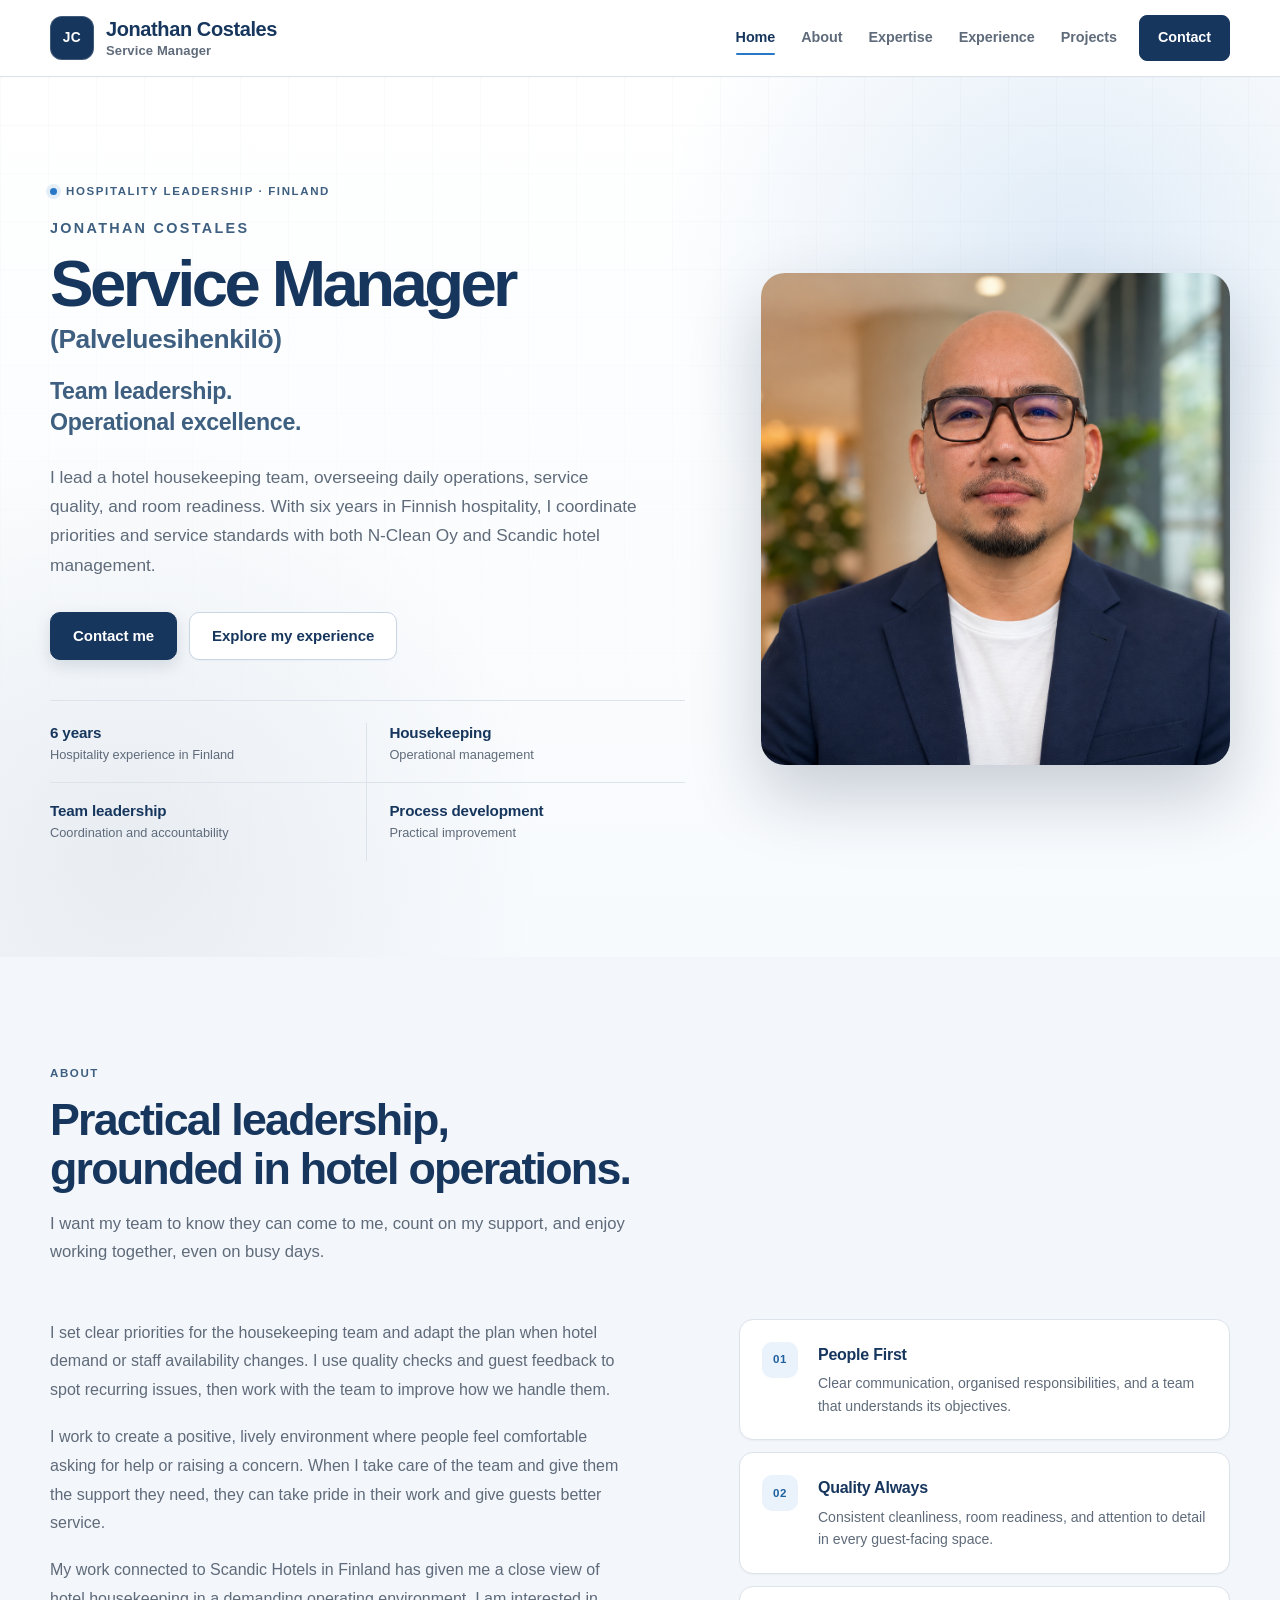
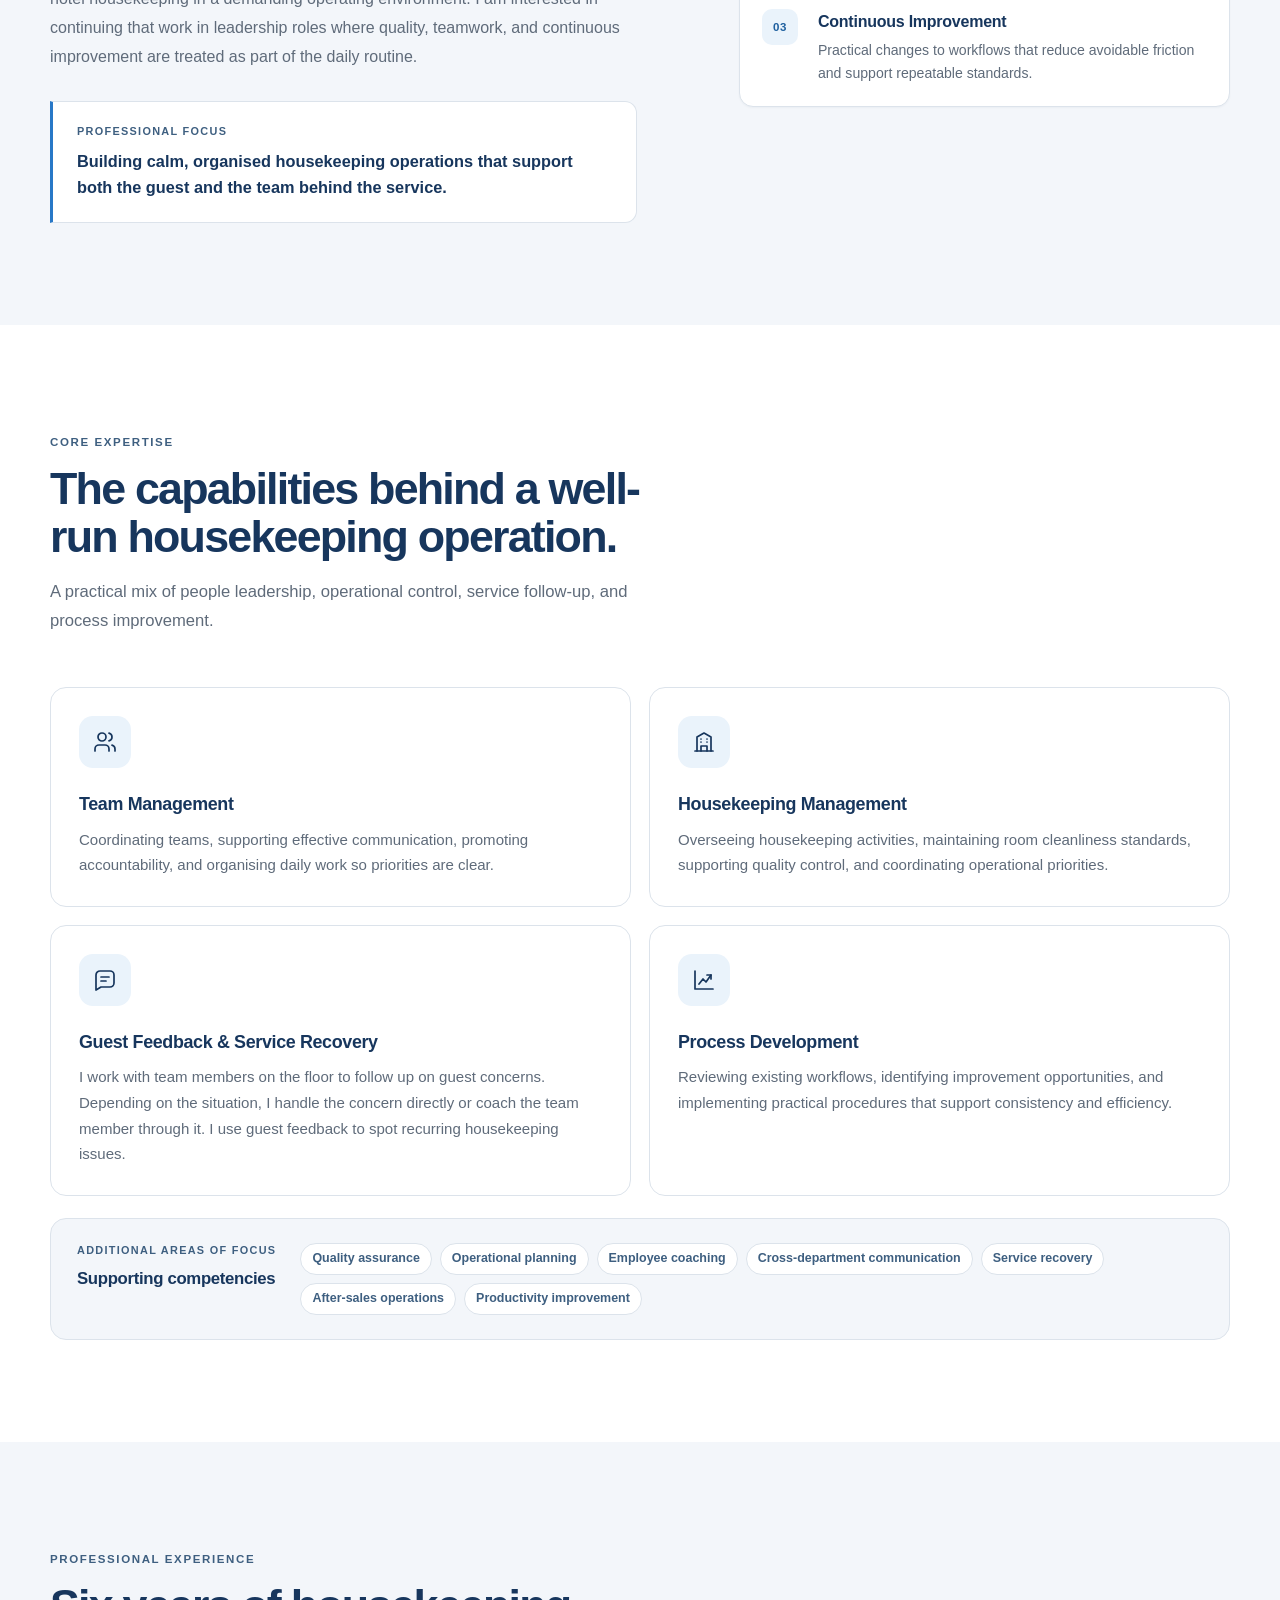
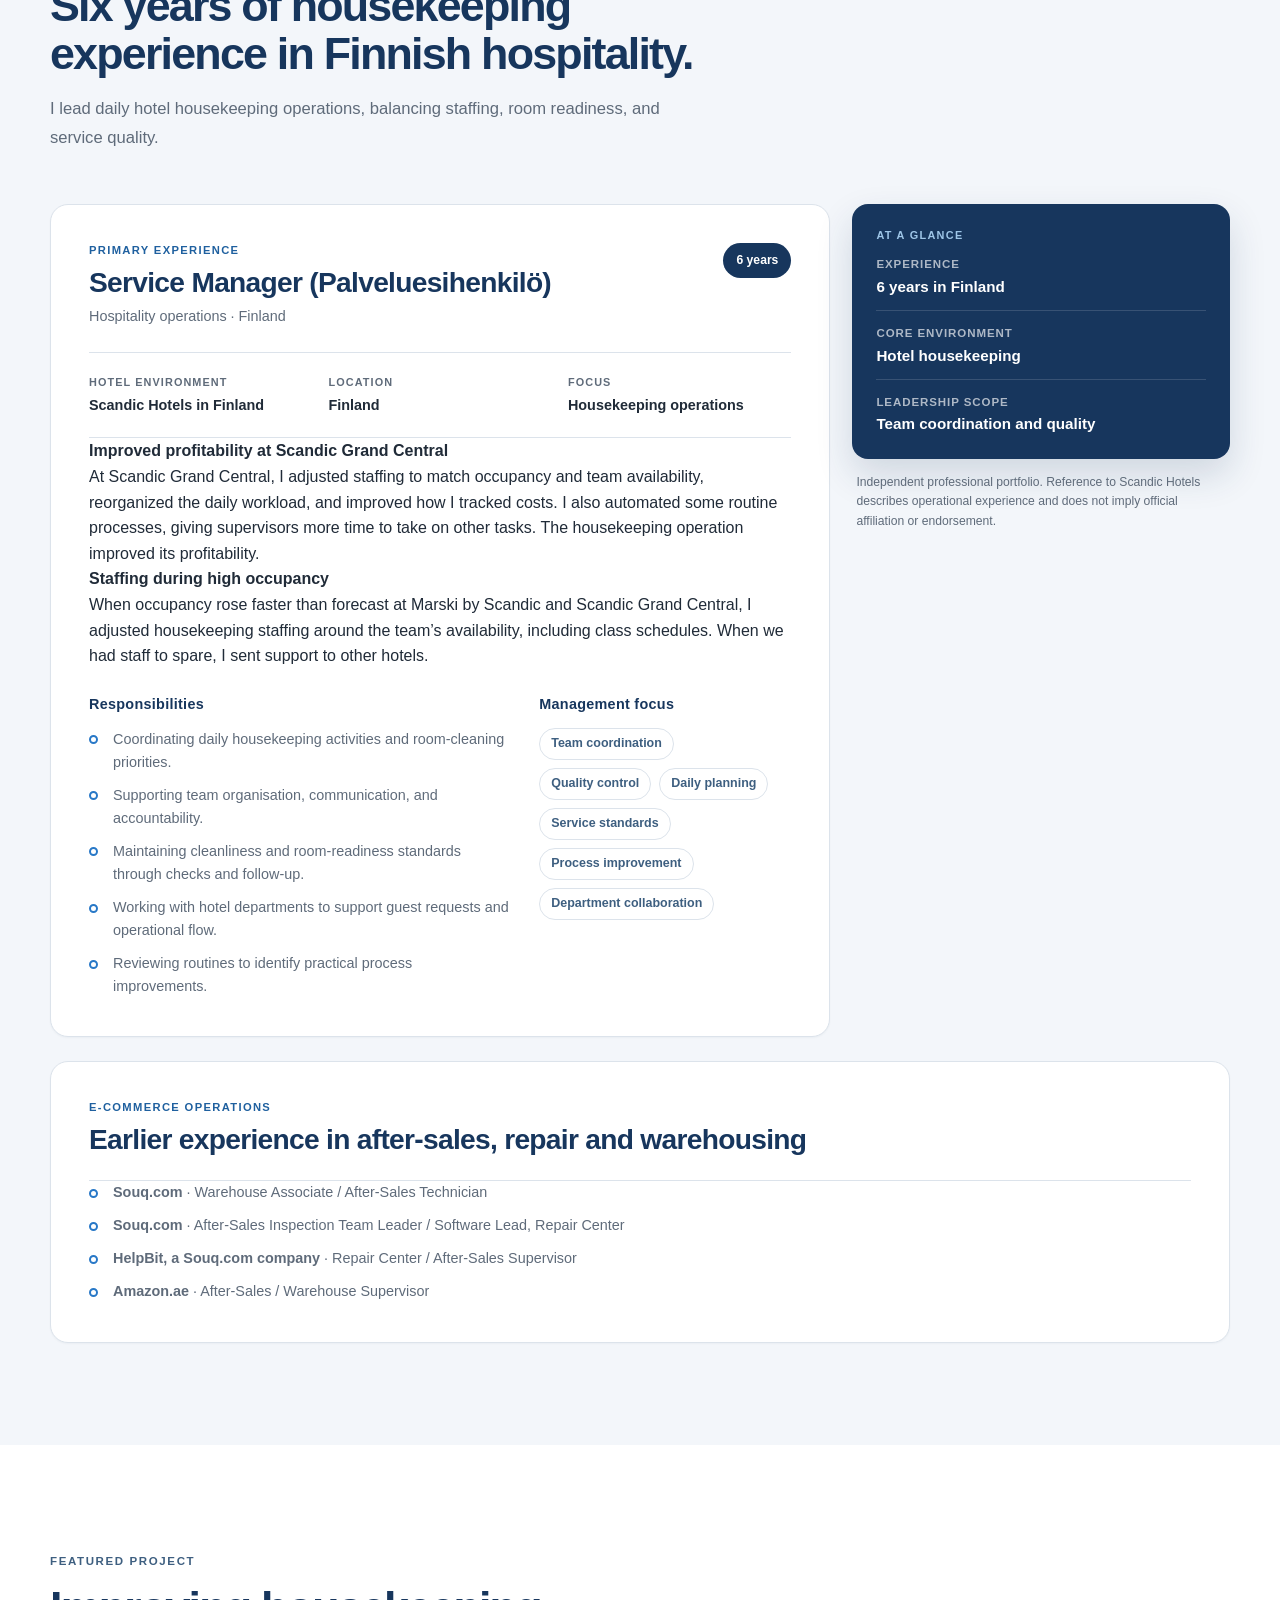
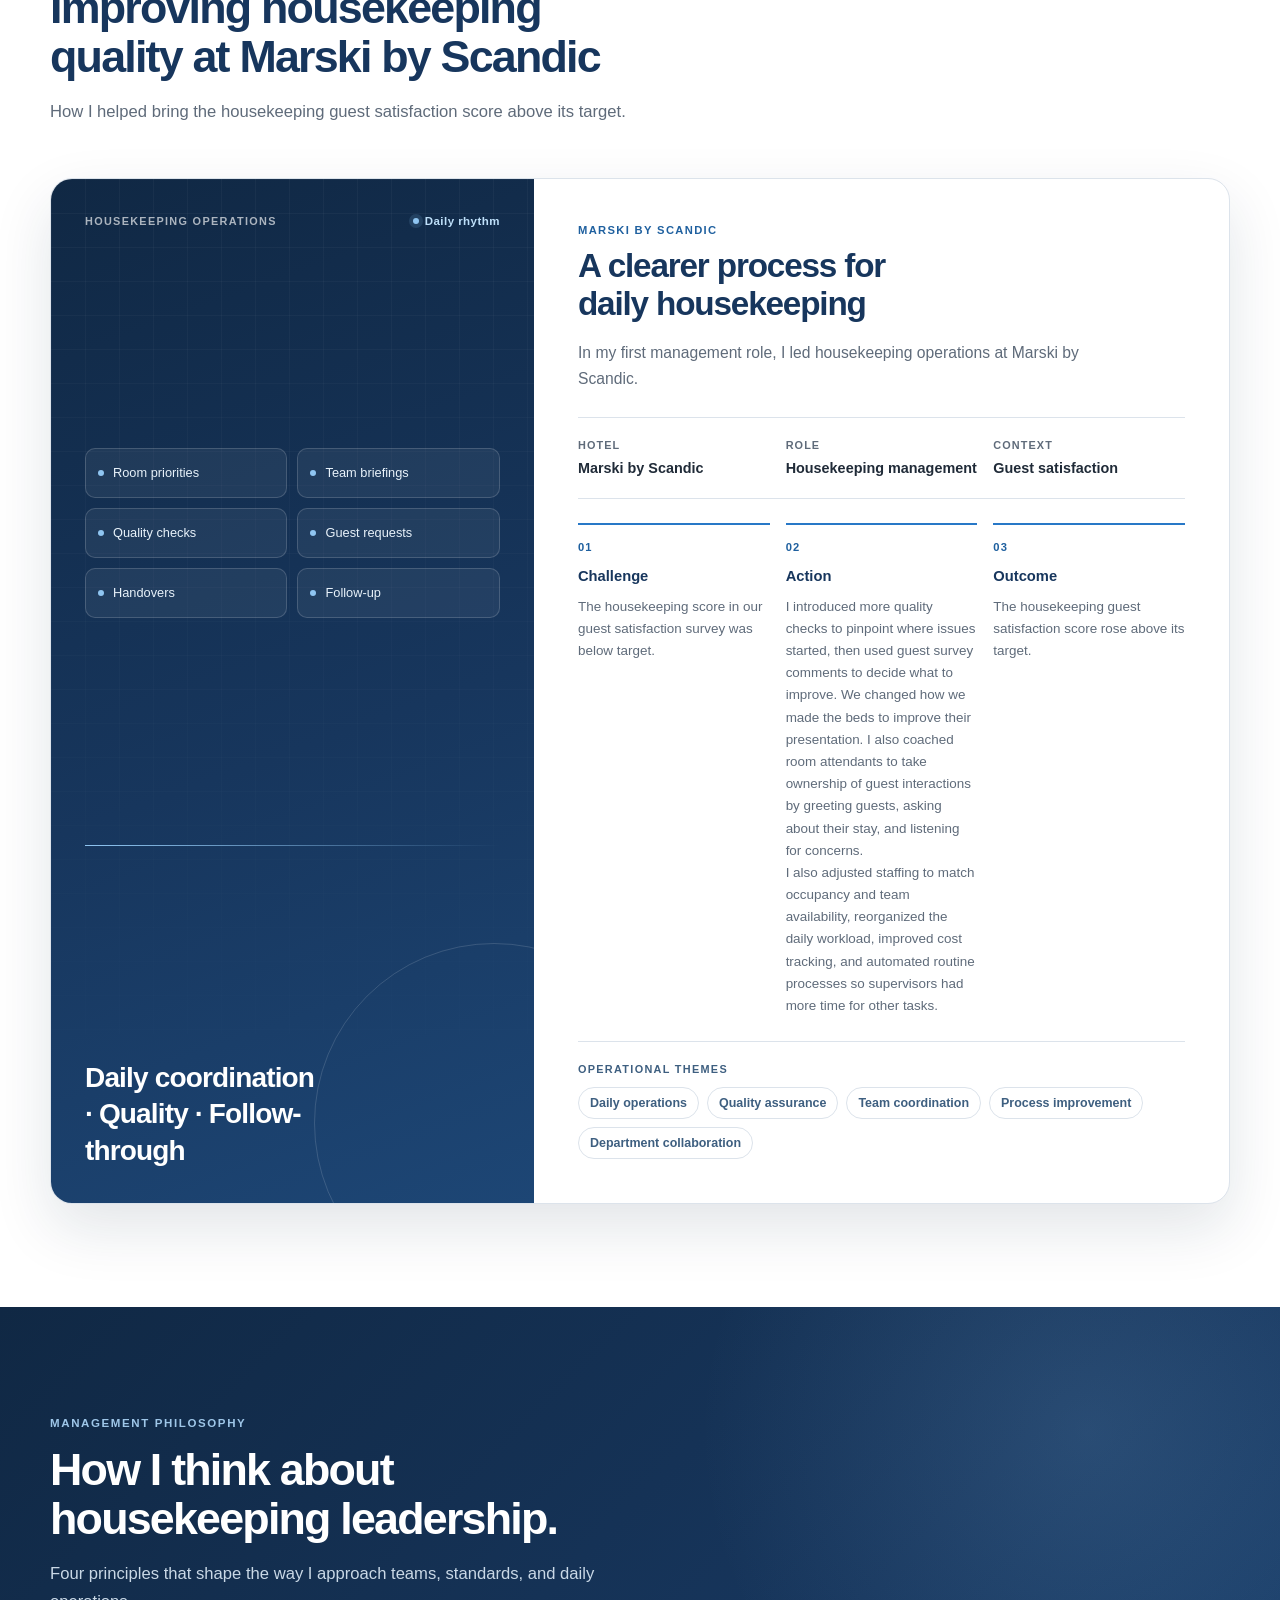
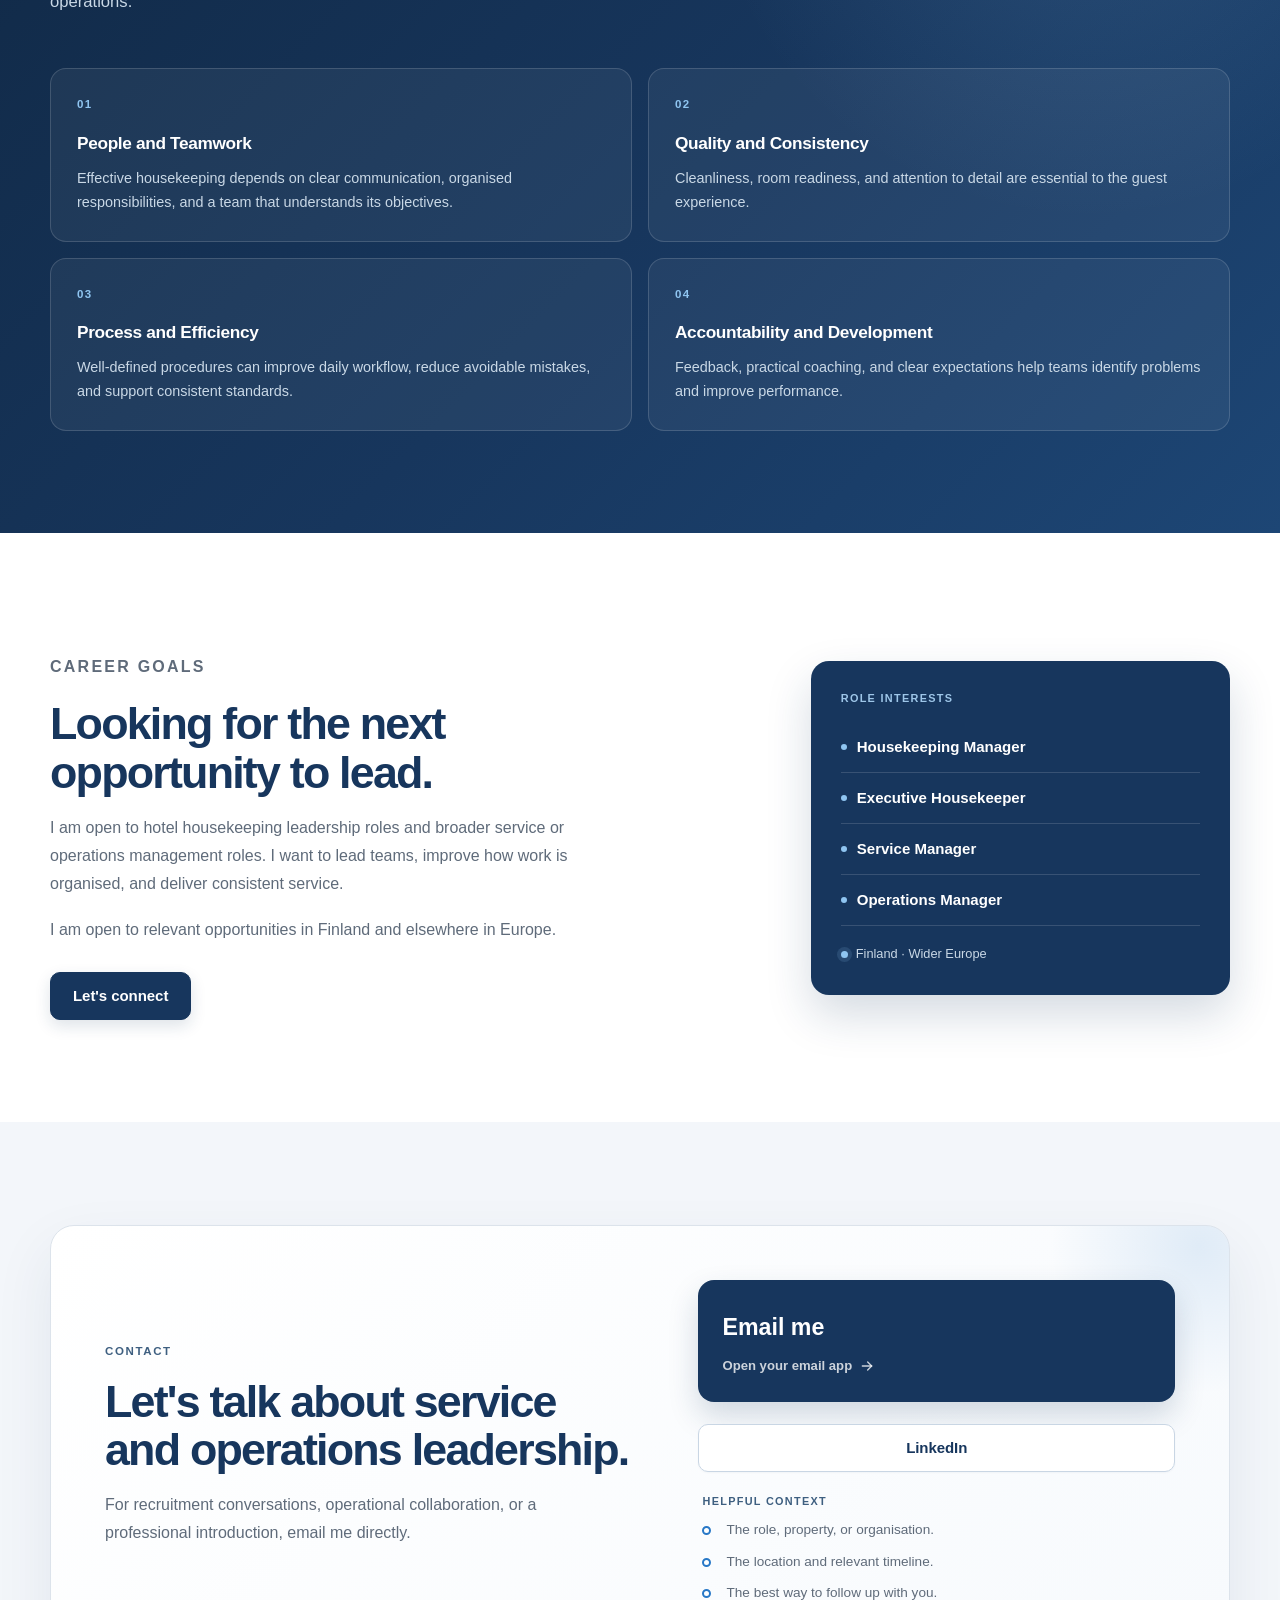
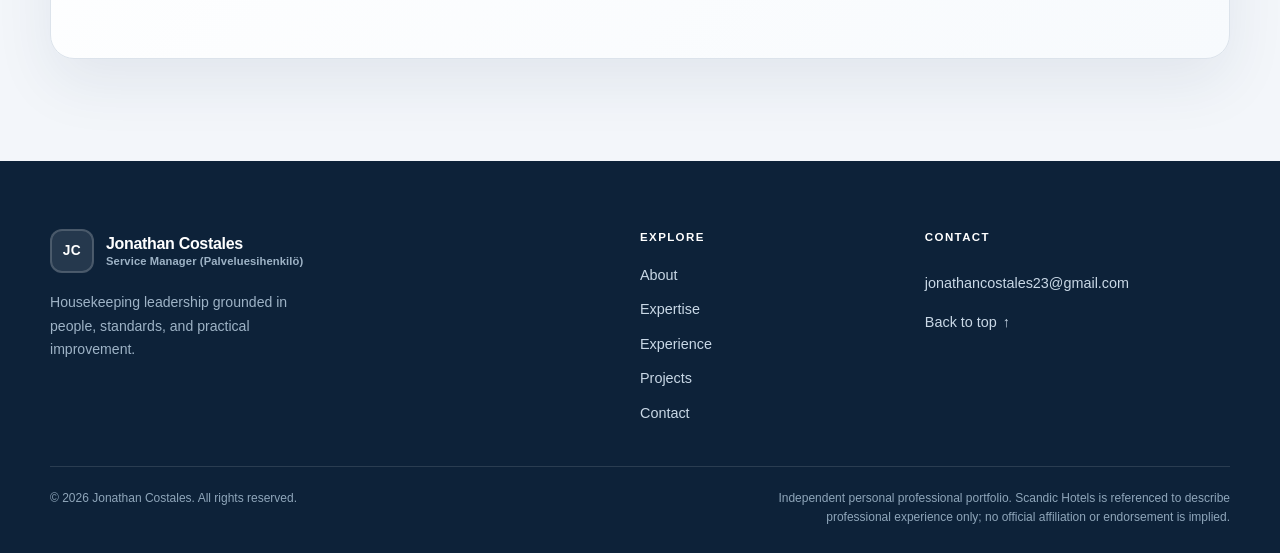
==== commit 3a7f72ba: "Update service manager portfolio" ====
--- a/index.html
+++ b/index.html
@@ -4,19 +4,19 @@
     <meta charset="UTF-8">
     <meta name="viewport" content="width=device-width, initial-scale=1.0">
     <meta name="theme-color" content="#17365D">
-    <title>Jonathan Costales | Hotel Housekeeping Manager</title>
-    <meta name="description" content="Meet Jonathan Costales, an experienced hotel housekeeping management professional with six years in Finland's hospitality sector, focused on team leadership, housekeeping operations, and process development.">
-    <meta name="keywords" content="Hotel Housekeeping Manager, Executive Housekeeper, Housekeeping Management, Hotel Operations, Hospitality Management, Team Leadership, Finland Hospitality, European Hospitality Careers">
+    <title>Jonathan Costales | Service Manager (Palveluesihenkilö)</title>
+    <meta name="description" content="Jonathan Costales is a Service Manager with six years in Finnish hospitality, leading hotel housekeeping teams and improving daily operations, service quality, and team workflows.">
+    <meta name="keywords" content="Service Manager (Palveluesihenkilö), Executive Housekeeper, Housekeeping Management, Hotel Operations, Hospitality Management, Team Leadership, Finland Hospitality, European Hospitality Careers">
     <meta name="author" content="Jonathan Costales">
     <meta name="robots" content="index, follow">
 
     <meta property="og:type" content="profile">
-    <meta property="og:title" content="Jonathan Costales | Hotel Housekeeping Manager">
-    <meta property="og:description" content="Experienced hotel housekeeping management professional with six years in Finland's hospitality sector, focused on team leadership, operational quality, and process development.">
+    <meta property="og:title" content="Jonathan Costales | Service Manager (Palveluesihenkilö)">
+    <meta property="og:description" content="Jonathan Costales is a Service Manager with six years in Finnish hospitality, leading hotel housekeeping teams and improving daily operations, service quality, and team workflows.">
     <meta property="og:locale" content="en_GB">
     <meta name="twitter:card" content="summary">
-    <meta name="twitter:title" content="Jonathan Costales | Hotel Housekeeping Manager">
-    <meta name="twitter:description" content="Hotel housekeeping leadership grounded in people, standards, and practical improvement.">
+    <meta name="twitter:title" content="Jonathan Costales | Service Manager (Palveluesihenkilö)">
+    <meta name="twitter:description" content="Jonathan Costales is a Service Manager with six years in Finnish hospitality, leading hotel housekeeping teams and improving daily operations, service quality, and team workflows.">
 
     <link rel="icon" href="data:image/svg+xml,%3Csvg xmlns='http://www.w3.org/2000/svg' viewBox='0 0 64 64'%3E%3Crect width='64' height='64' rx='14' fill='%2317365D'/%3E%3Ctext x='32' y='42' text-anchor='middle' font-family='Arial,sans-serif' font-size='25' font-weight='700' fill='white'%3EJC%3C/text%3E%3C/svg%3E">
     <link rel="stylesheet" href="styles.css">
@@ -27,9 +27,9 @@
         "@context": "https://schema.org",
         "@type": "Person",
         "name": "Jonathan Costales",
-        "jobTitle": "Hotel Housekeeping Manager",
-        "description": "Hotel housekeeping management professional with six years of experience in Finland's hospitality sector, focused on team leadership, operational quality, and process development.",
-        "email": "mailto:jonathan.costales@nclean.fi",
+        "jobTitle": "Service Manager (Palveluesihenkilö)",
+        "description": "Jonathan Costales is a Service Manager with six years in Finnish hospitality, leading hotel housekeeping teams and improving daily operations, service quality, and team workflows.",
+        "email": "mailto:jonathancostales23@gmail.com",
         "address": {
             "@type": "PostalAddress",
             "addressCountry": "FI"
@@ -38,7 +38,8 @@
             "Housekeeping management",
             "Team management",
             "Process development",
-            "After-sales service",
+            "Guest feedback and service recovery",
+            "After-sales operations",
             "Hotel operations"
         ]
     }
@@ -53,7 +54,7 @@
                 <span class="brand-mark" aria-hidden="true">JC</span>
                 <span class="brand-copy">
                     <strong>Jonathan Costales</strong>
-                    <span>Hotel Housekeeping Manager</span>
+                    <span>Service Manager</span>
                 </span>
             </a>
 
@@ -86,10 +87,10 @@
                     <p class="eyebrow"><span class="status-dot" aria-hidden="true"></span> Hospitality leadership · Finland</p>
                     <h1 id="hero-title">
                         <span class="hero-name">Jonathan Costales</span>
-                        <span class="hero-role">Hotel Housekeeping Manager</span>
+                        <span class="hero-role">Service Manager <span class="hero-role-translation" lang="fi">(Palveluesihenkilö)</span></span>
                         <span class="hero-title-accent">Team leadership. Operational excellence.</span>
                     </h1>
-                    <p class="hero-lead">Experienced hospitality professional with six years in Finland's hotel industry, focused on housekeeping operations, team management, service quality, and continuous process improvement.</p>
+                    <p class="hero-lead">I lead a hotel housekeeping team, overseeing daily operations, service quality, and room readiness. With six years in Finnish hospitality, I coordinate priorities and service standards with both N-Clean Oy and Scandic hotel management.</p>
                     <div class="hero-actions">
                         <a class="button button-primary" href="#contact">Contact me</a>
                         <a class="button button-secondary" href="#experience">Explore my experience</a>
@@ -123,13 +124,13 @@
                 <header class="section-heading">
                     <p class="eyebrow">About</p>
                     <h2 id="about-title">Practical leadership, grounded in hotel operations.</h2>
-                    <p class="section-lead">Housekeeping is a people role and an operations role. The best results come from clear priorities, consistent standards, and teams that feel supported enough to solve problems early.</p>
+                    <p class="section-lead">I want my team to know they can come to me, count on my support, and enjoy working together, even on busy days.</p>
                 </header>
 
                 <div class="about-grid">
                     <div class="about-copy">
-                        <p>My experience sits at the point where guest expectations meet daily operations. Over six years in Finland's hospitality sector, I have worked with housekeeping priorities, room readiness, team coordination, and the routines that help a property deliver a consistent standard.</p>
-                        <p>I approach housekeeping management as both a people role and an operations role. Teams need clear expectations, practical support, and the confidence to raise problems early. Operations need structure: defined priorities, reliable checks, and communication that keeps departments aligned.</p>
+                        <p>I set clear priorities for the housekeeping team and adapt the plan when hotel demand or staff availability changes. I use quality checks and guest feedback to spot recurring issues, then work with the team to improve how we handle them.</p>
+                        <p>I work to create a positive, lively environment where people feel comfortable asking for help or raising a concern. When I take care of the team and give them the support they need, they can take pride in their work and give guests better service.</p>
                         <p>My work connected to Scandic Hotels in Finland has given me a close view of hotel housekeeping in a demanding operating environment. I am interested in continuing that work in leadership roles where quality, teamwork, and continuous improvement are treated as part of the daily routine.</p>
 
                         <div class="about-signature">
@@ -207,8 +208,8 @@
                                 <path d="M8 9h8M8 13h5"></path>
                             </svg>
                         </div>
-                        <h3>After-Sales</h3>
-                        <p>Supporting service follow-up, responding to post-service concerns, and identifying opportunities to improve customer satisfaction and service delivery.</p>
+                        <h3>Guest Feedback &amp; Service Recovery</h3>
+                        <p>I work with team members on the floor to follow up on guest concerns. Depending on the situation, I handle the concern directly or coach the team member through it. I use guest feedback to spot recurring housekeeping issues.</p>
                     </article>
 
                     <article class="expertise-card">
@@ -235,6 +236,7 @@
                         <li>Employee coaching</li>
                         <li>Cross-department communication</li>
                         <li>Service recovery</li>
+                            <li>After-sales operations</li>
                         <li>Productivity improvement</li>
                     </ul>
                 </div>
@@ -246,7 +248,7 @@
                 <header class="section-heading">
                     <p class="eyebrow">Professional experience</p>
                     <h2 id="experience-title">Six years of housekeeping experience in Finnish hospitality.</h2>
-                    <p class="section-lead">Hands-on operational experience with a management focus on team coordination, room quality, service follow-through, and practical improvement.</p>
+                    <p class="section-lead">I lead daily hotel housekeeping operations, balancing staffing, room readiness, and service quality.</p>
                 </header>
 
                 <div class="experience-layout">
@@ -254,7 +256,7 @@
                         <div class="experience-head">
                             <div>
                                 <p class="card-kicker">Primary experience</p>
-                                <h3>Housekeeping Management Professional</h3>
+                                <h3>Service Manager (Palveluesihenkilö)</h3>
                                 <p class="experience-organisation">Hospitality operations · Finland</p>
                             </div>
                             <span class="duration-badge">6 years</span>
@@ -274,6 +276,13 @@
                                 <dd>Housekeeping operations</dd>
                             </div>
                         </dl>
+
+                        <div>
+                            <h4>Improved profitability at Scandic Grand Central</h4>
+                            <p>At Scandic Grand Central, I adjusted staffing to match occupancy and team availability, reorganized the daily workload, and improved how I tracked costs. I also automated some routine processes, giving supervisors more time to take on other tasks. The housekeeping operation improved its profitability.</p>
+                            <h4>Staffing during high occupancy</h4>
+                            <p>When occupancy rose faster than forecast at Marski by Scandic and Scandic Grand Central, I adjusted housekeeping staffing around the team’s availability, including class schedules. When we had staff to spare, I sent support to other hotels.</p>
+                        </div>
 
                         <div class="experience-body">
                             <div>
@@ -321,6 +330,21 @@
                         <p class="integrity-note">Independent professional portfolio. Reference to Scandic Hotels describes operational experience and does not imply official affiliation or endorsement.</p>
                     </aside>
                 </div>
+
+                <article class="experience-card" style="margin-top: 24px;">
+                    <div class="experience-head">
+                        <div>
+                            <p class="card-kicker">E-commerce operations</p>
+                            <h3>Earlier experience in after-sales, repair and warehousing</h3>
+                        </div>
+                    </div>
+                    <ul class="check-list">
+                        <li><strong>Souq.com</strong> · Warehouse Associate / After-Sales Technician</li>
+                        <li><strong>Souq.com</strong> · After-Sales Inspection Team Leader / Software Lead, Repair Center</li>
+                        <li><strong>HelpBit, a Souq.com company</strong> · Repair Center / After-Sales Supervisor</li>
+                        <li><strong>Amazon.ae</strong> · After-Sales / Warehouse Supervisor</li>
+                    </ul>
+                </article>
             </div>
         </section>
 
@@ -328,8 +352,8 @@
             <div class="container">
                 <header class="section-heading">
                     <p class="eyebrow">Featured project</p>
-                    <h2 id="projects-title">Housekeeping operations in a live hotel environment.</h2>
-                    <p class="section-lead">A practical view of the coordination, quality, and follow-through involved in supporting hotel housekeeping operations.</p>
+                    <h2 id="projects-title">Improving housekeeping quality at Marski by Scandic</h2>
+                    <p class="section-lead">How I helped bring the housekeeping guest satisfaction score above its target.</p>
                 </header>
 
                 <article class="project-feature">
@@ -351,22 +375,22 @@
                     </div>
 
                     <div class="project-content">
-                        <p class="card-kicker">Scandic Hotels in Finland</p>
-                        <h3>Housekeeping Operations — Scandic Hotels in Finland</h3>
-                        <p class="project-summary">Operational housekeeping experience connected to Scandic Hotels in Finland, focused on daily coordination, room readiness, service quality, and practical process improvement.</p>
+                        <p class="card-kicker">Marski by Scandic</p>
+                        <h3>A clearer process for daily housekeeping</h3>
+                        <p class="project-summary">In my first management role, I led housekeeping operations at Marski by Scandic.</p>
 
                         <dl class="project-meta">
                             <div>
-                                <dt>Organization</dt>
-                                <dd>Scandic Hotels in Finland</dd>
+                                <dt>Hotel</dt>
+                                <dd>Marski by Scandic</dd>
                             </div>
                             <div>
                                 <dt>Role</dt>
-                                <dd>Housekeeping operations and coordination</dd>
+                                <dd>Housekeeping management</dd>
                             </div>
                             <div>
                                 <dt>Context</dt>
-                                <dd>Hotel housekeeping environment</dd>
+                                <dd>Guest satisfaction</dd>
                             </div>
                         </dl>
 
@@ -374,17 +398,18 @@
                             <div class="story-step">
                                 <span class="story-number" aria-hidden="true">01</span>
                                 <h4>Challenge</h4>
-                                <p>Hotel housekeeping teams balance room readiness, guest requests, quality checks, and time pressure within a live operating environment. The challenge is keeping those priorities aligned without losing consistency.</p>
+                                <p>The housekeeping score in our guest satisfaction survey was below target.</p>
                             </div>
                             <div class="story-step">
                                 <span class="story-number" aria-hidden="true">02</span>
                                 <h4>Action</h4>
-                                <p>Supported daily housekeeping priorities, team communication, room-readiness checks, and coordination with other hotel departments. The focus was on practical routines that made responsibilities clearer and follow-up more reliable.</p>
+                                <p>I introduced more quality checks to pinpoint where issues started, then used guest survey comments to decide what to improve. We changed how we made the beds to improve their presentation. I also coached room attendants to take ownership of guest interactions by greeting guests, asking about their stay, and listening for concerns.</p>
+                                <p>I also adjusted staffing to match occupancy and team availability, reorganized the daily workload, improved cost tracking, and automated routine processes so supervisors had more time for other tasks.</p>
                             </div>
                             <div class="story-step">
                                 <span class="story-number" aria-hidden="true">03</span>
                                 <h4>Outcome</h4>
-                                <p>A more structured approach to daily coordination and room readiness. Verified numerical results are not published because they are not available for disclosure.</p>
+                                <p>The housekeeping guest satisfaction score rose above its target.</p>
                             </div>
                         </div>
 
@@ -441,7 +466,7 @@
                 <div class="goals-copy">
                     <p class="eyebrow">Career goals</p>
                     <h2 id="goals-title">Looking for the next opportunity to lead.</h2>
-                    <p>I want to contribute to hotels, resorts, and hospitality organisations that value quality, teamwork, and operational improvement. My interest is in housekeeping leadership roles where I can combine people management with practical process development.</p>
+                    <p>I am open to hotel housekeeping leadership roles and broader service or operations management roles. I want to lead teams, improve how work is organised, and deliver consistent service.</p>
                     <p>I am open to relevant opportunities in Finland and elsewhere in Europe.</p>
                     <a class="button button-primary" href="#contact">Let's connect</a>
                 </div>
@@ -451,7 +476,8 @@
                     <ul class="role-list">
                         <li>Housekeeping Manager</li>
                         <li>Executive Housekeeper</li>
-                        <li>Housekeeping leadership roles</li>
+                        <li>Service Manager</li>
+                        <li>Operations Manager</li>
                     </ul>
                     <div class="goals-location">
                         <span class="status-dot status-dot-light" aria-hidden="true"></span>
@@ -466,14 +492,13 @@
                 <div class="contact-panel">
                     <div class="contact-intro">
                         <p class="eyebrow">Contact</p>
-                        <h2 id="contact-title">Let's talk about housekeeping leadership.</h2>
+                        <h2 id="contact-title">Let's talk about service and operations leadership.</h2>
                         <p>For recruitment conversations, operational collaboration, or a professional introduction, email me directly.</p>
                     </div>
 
                     <div class="contact-actions">
-                        <a class="email-card" href="mailto:jonathan.costales@nclean.fi">
-                            <span class="email-label">Email</span>
-                            <strong>jonathan.costales@nclean.fi</strong>
+                        <a class="email-card" href="mailto:jonathancostales23@gmail.com">
+                            <strong>Email me</strong>
                             <span class="email-action">
                                 Open your email app
                                 <svg viewBox="0 0 24 24" width="16" height="16" fill="none" stroke="currentColor" stroke-width="2" stroke-linecap="round" stroke-linejoin="round" aria-hidden="true">
@@ -483,6 +508,8 @@
                             </span>
                         </a>
 
+                        <a class="button button-secondary" href="https://www.linkedin.com/in/jonathan-costales-088277143/">LinkedIn</a>
+
                         <div class="contact-guidance">
                             <p class="aside-label">Helpful context</p>
                             <ul class="check-list check-list-small">
@@ -505,7 +532,7 @@
                         <span class="brand-mark" aria-hidden="true">JC</span>
                         <span class="brand-copy">
                             <strong>Jonathan Costales</strong>
-                            <span>Hotel Housekeeping Manager</span>
+                            <span>Service Manager (Palveluesihenkilö)</span>
                         </span>
                     </a>
                     <p>Housekeeping leadership grounded in people, standards, and practical improvement.</p>
@@ -524,7 +551,7 @@
 
                 <div class="footer-contact">
                     <h2 class="footer-heading">Contact</h2>
-                    <a href="mailto:jonathan.costales@nclean.fi">jonathan.costales@nclean.fi</a>
+                    <a href="mailto:jonathancostales23@gmail.com">jonathancostales23@gmail.com</a>
                     <a class="footer-top-link" href="#home">Back to top <span aria-hidden="true">↑</span></a>
                 </div>
             </div>
--- a/styles.css
+++ b/styles.css
@@ -322,6 +322,14 @@
     white-space: nowrap;
 }
 
+.site-header .brand-copy strong {
+    font-size: clamp(1.125rem, 1.7vw, 1.25rem);
+}
+
+.site-header .brand-copy span {
+    font-size: 0.8125rem;
+}
+
 .primary-nav {
     min-width: 0;
 }
@@ -506,6 +514,16 @@
 
 .hero-role {
     display: block;
+}
+
+.hero-role-translation {
+    display: block;
+    margin-top: 8px;
+    color: var(--slate);
+    font-size: clamp(1rem, 2.2vw, 1.65rem);
+    font-weight: 600;
+    letter-spacing: -0.015em;
+    line-height: 1.2;
 }
 
 .hero-title-accent {
@@ -2065,7 +2083,7 @@
         gap: 12px;
     }
 
-    .brand-copy span {
+    .brand-footer .brand-copy span {
         display: none;
     }
 
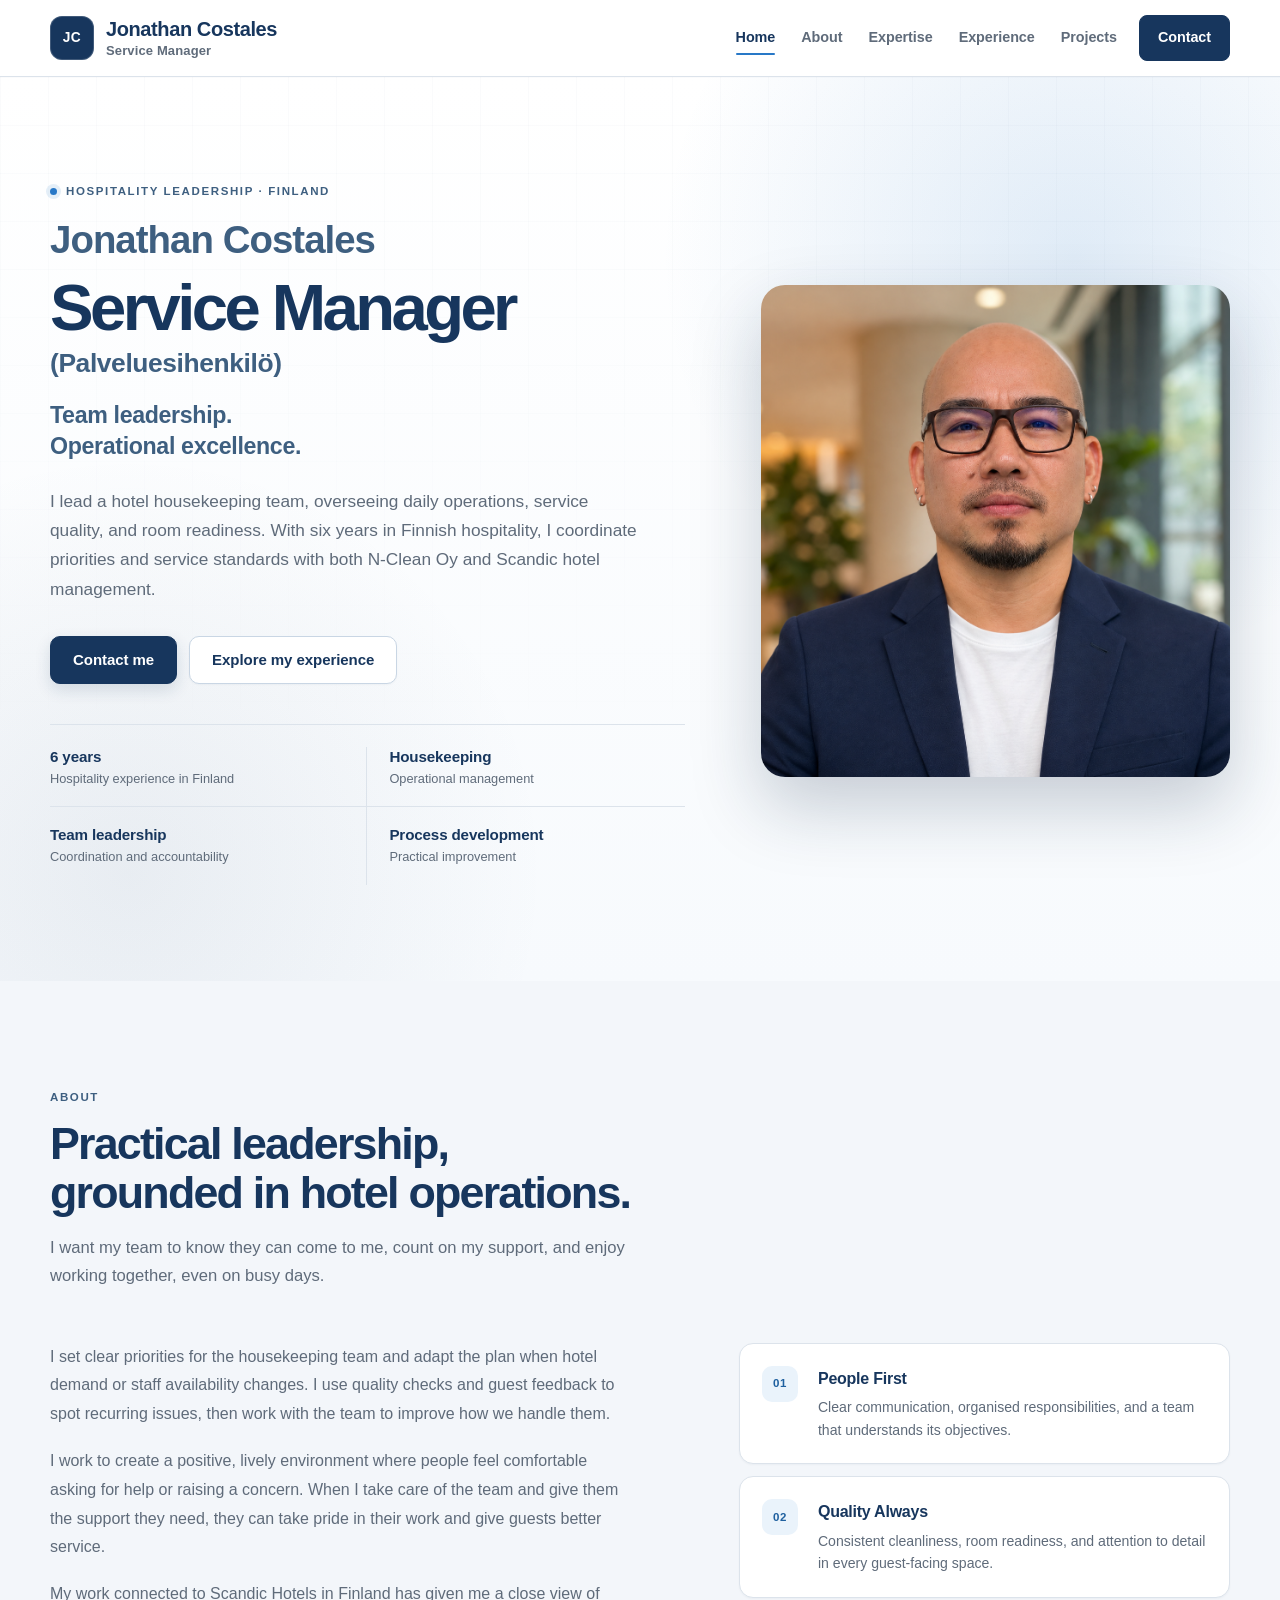
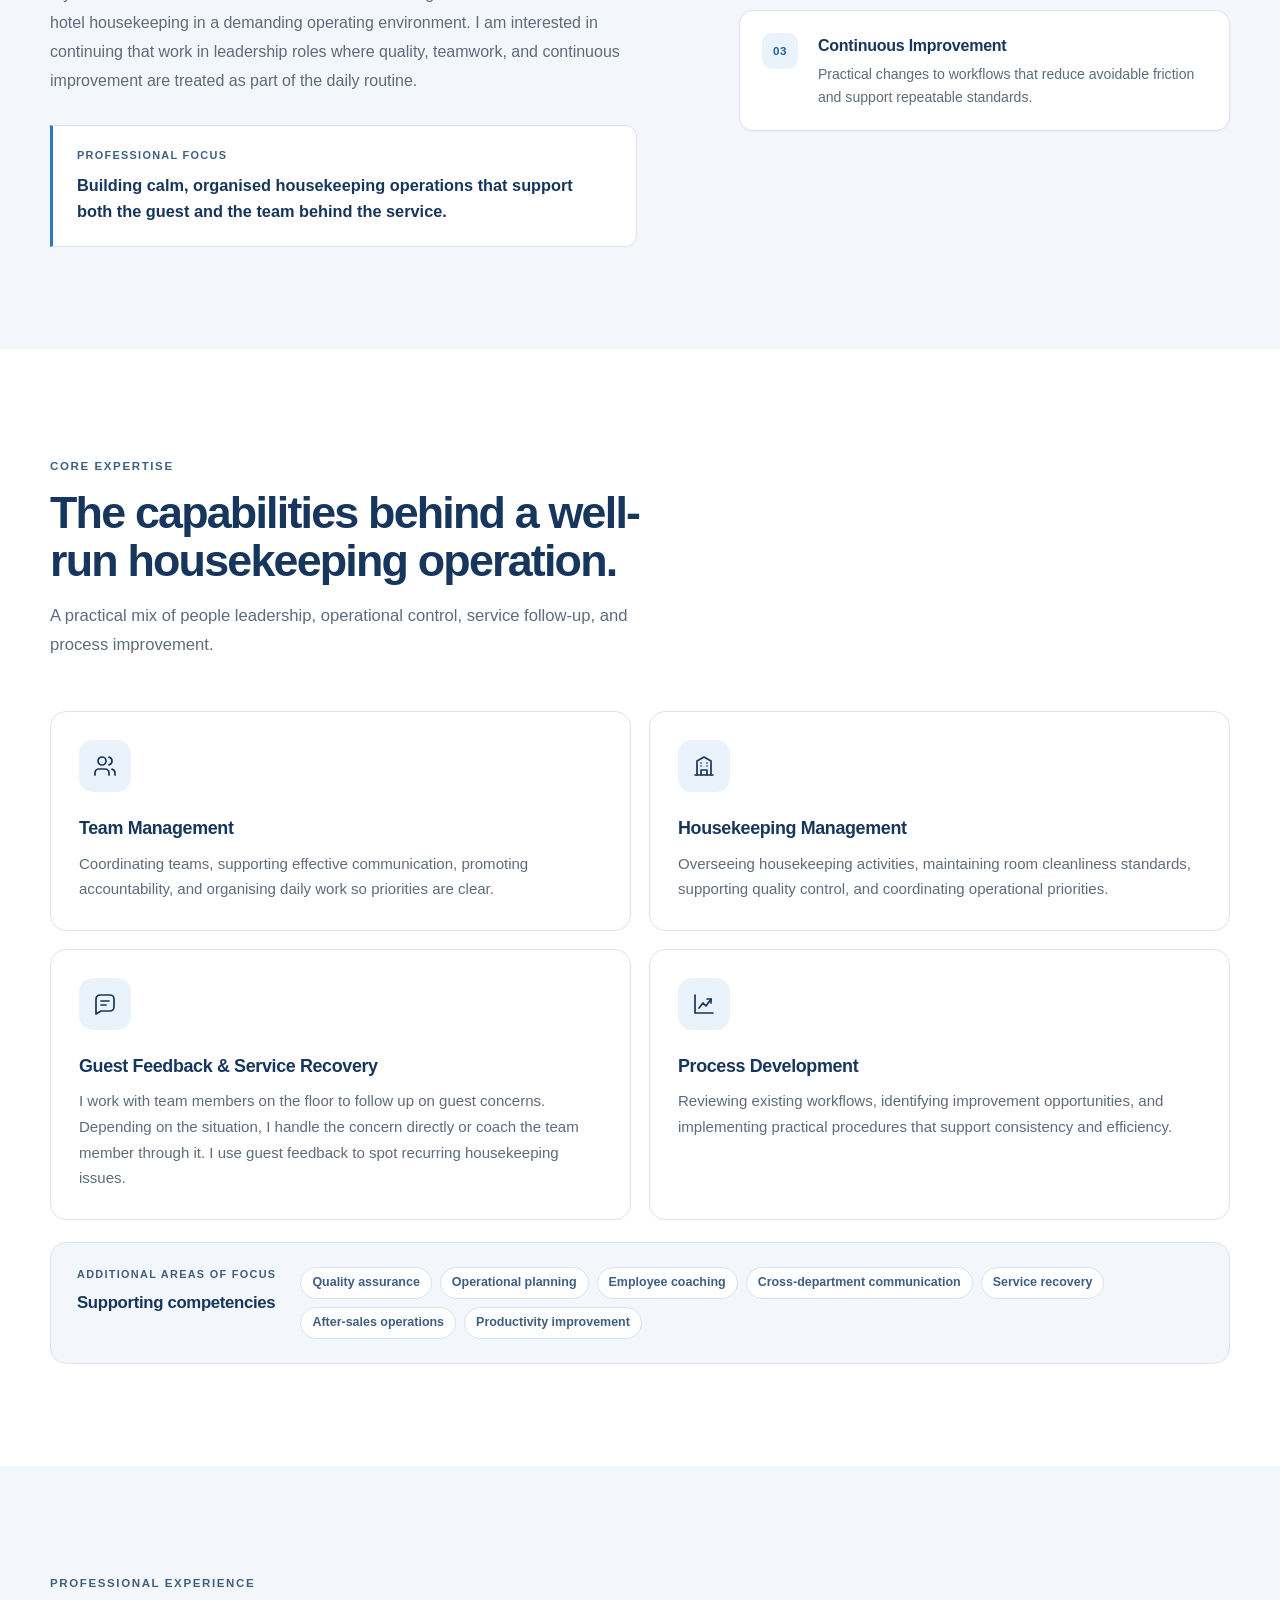
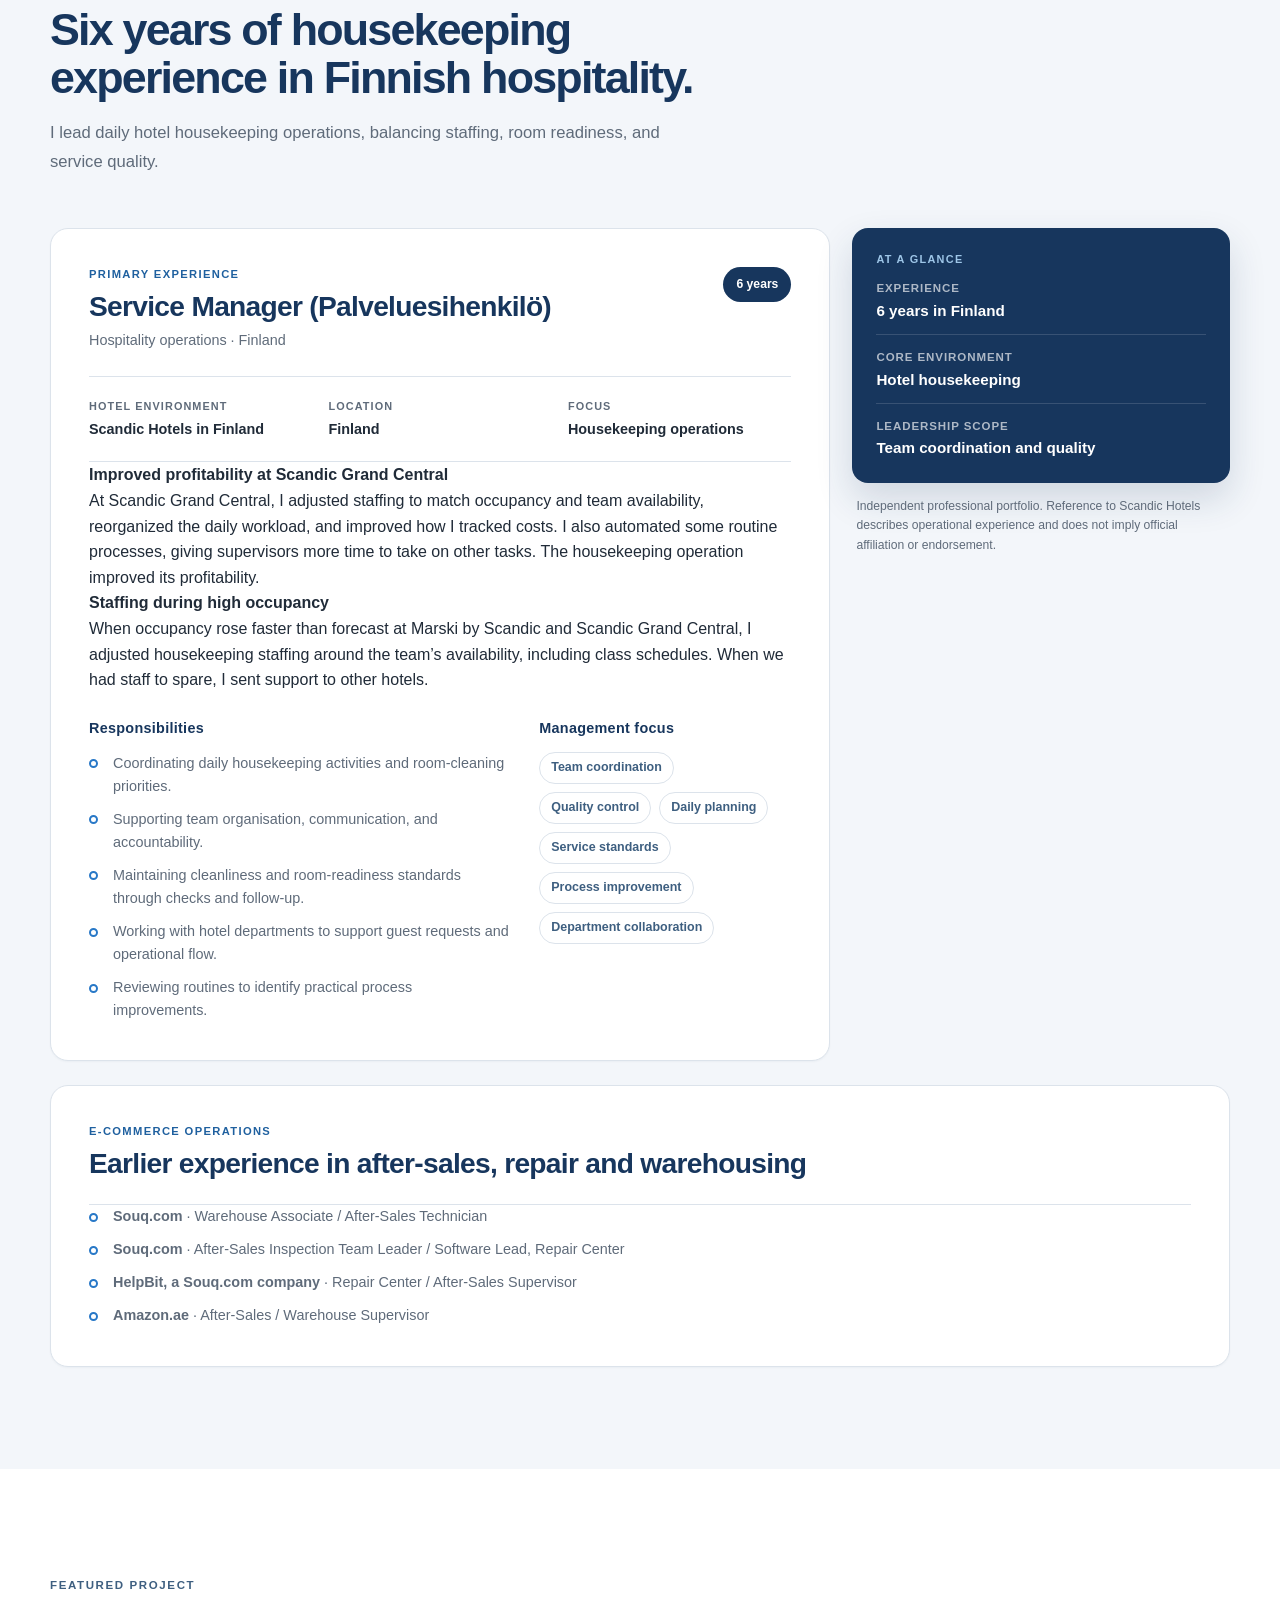
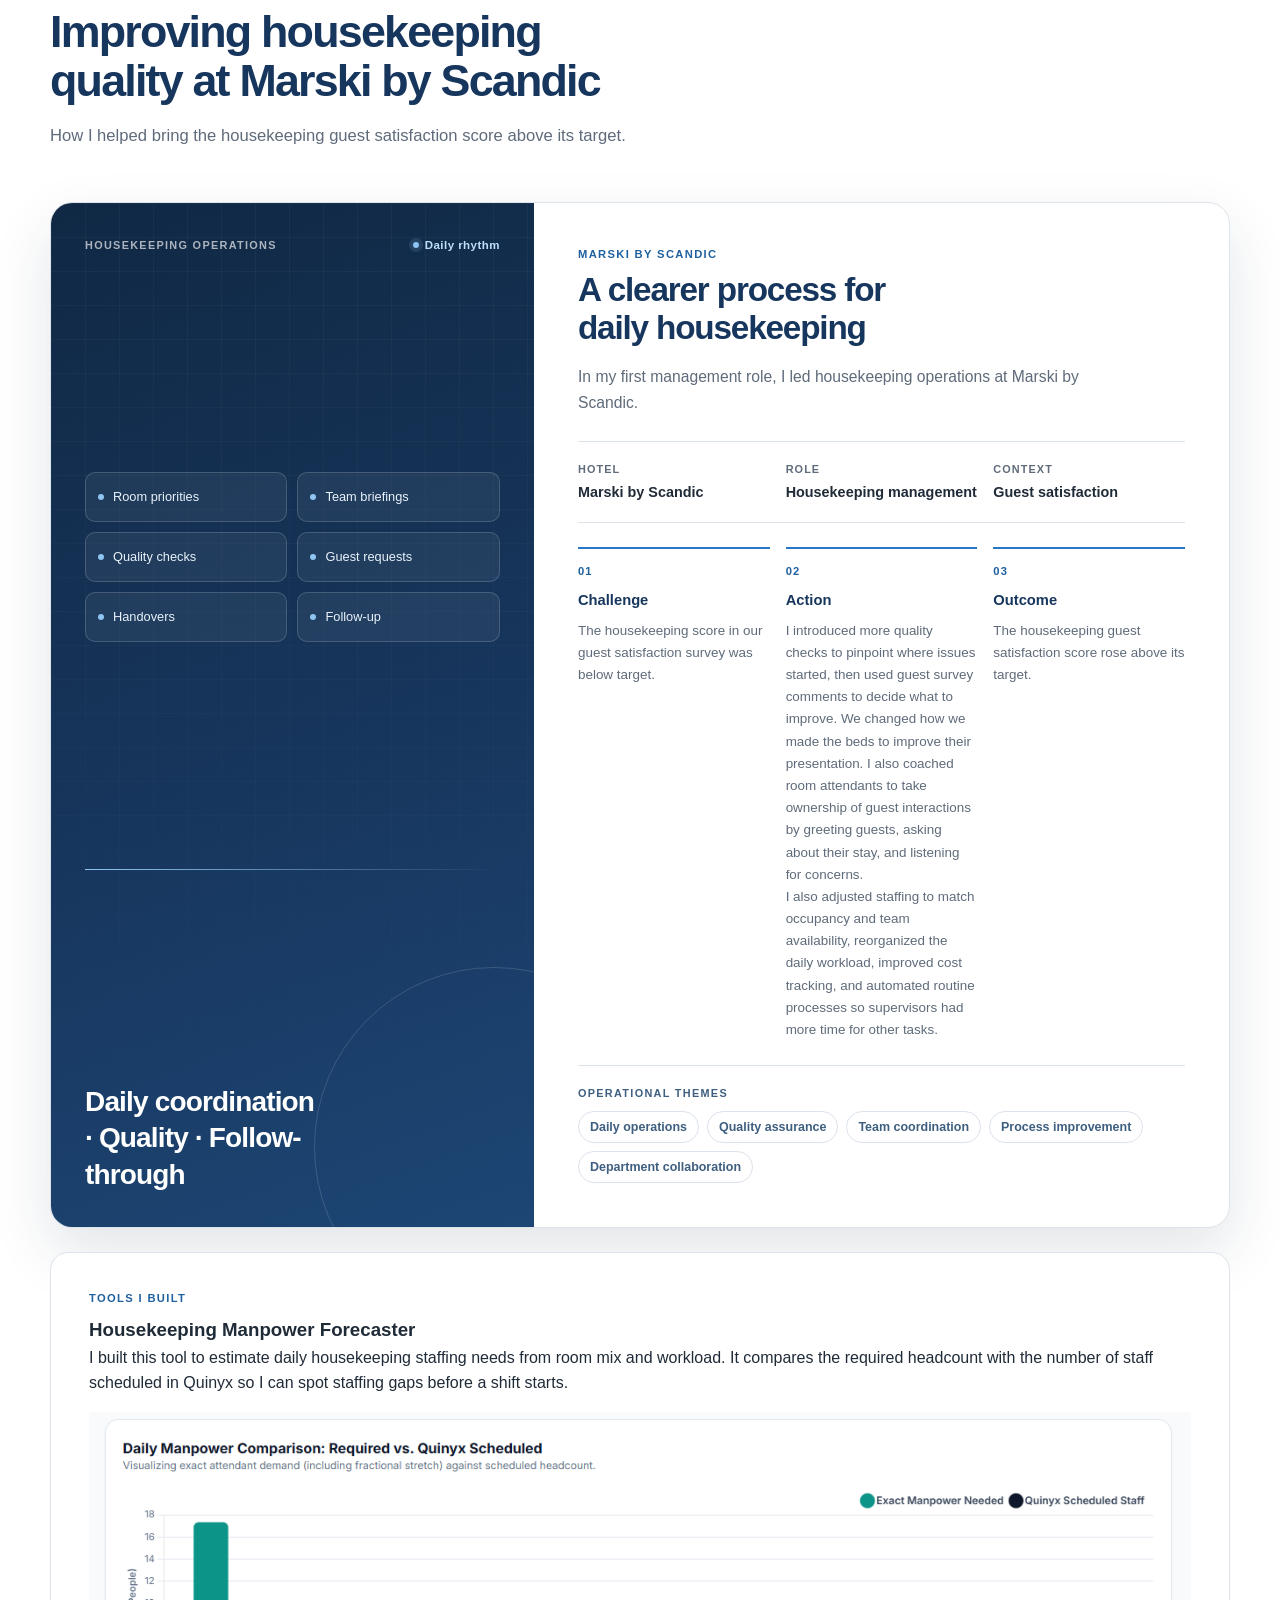
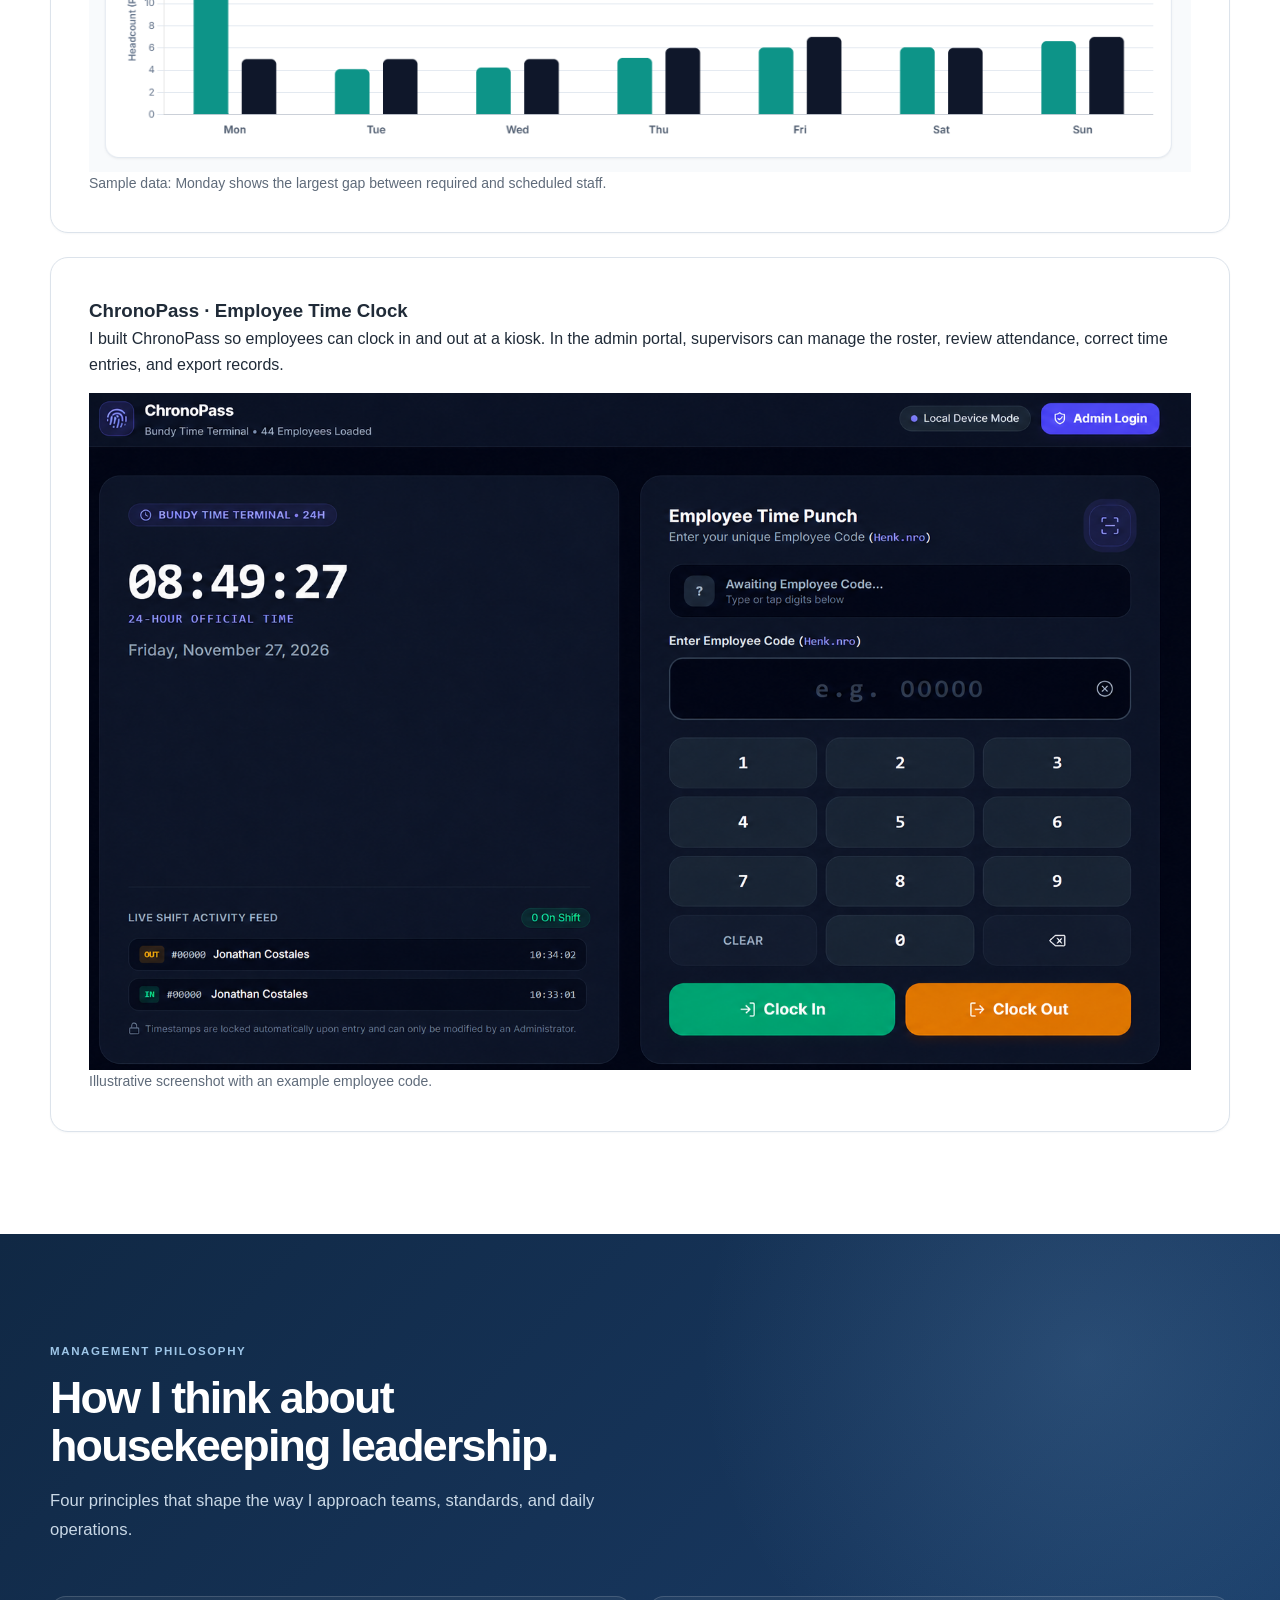
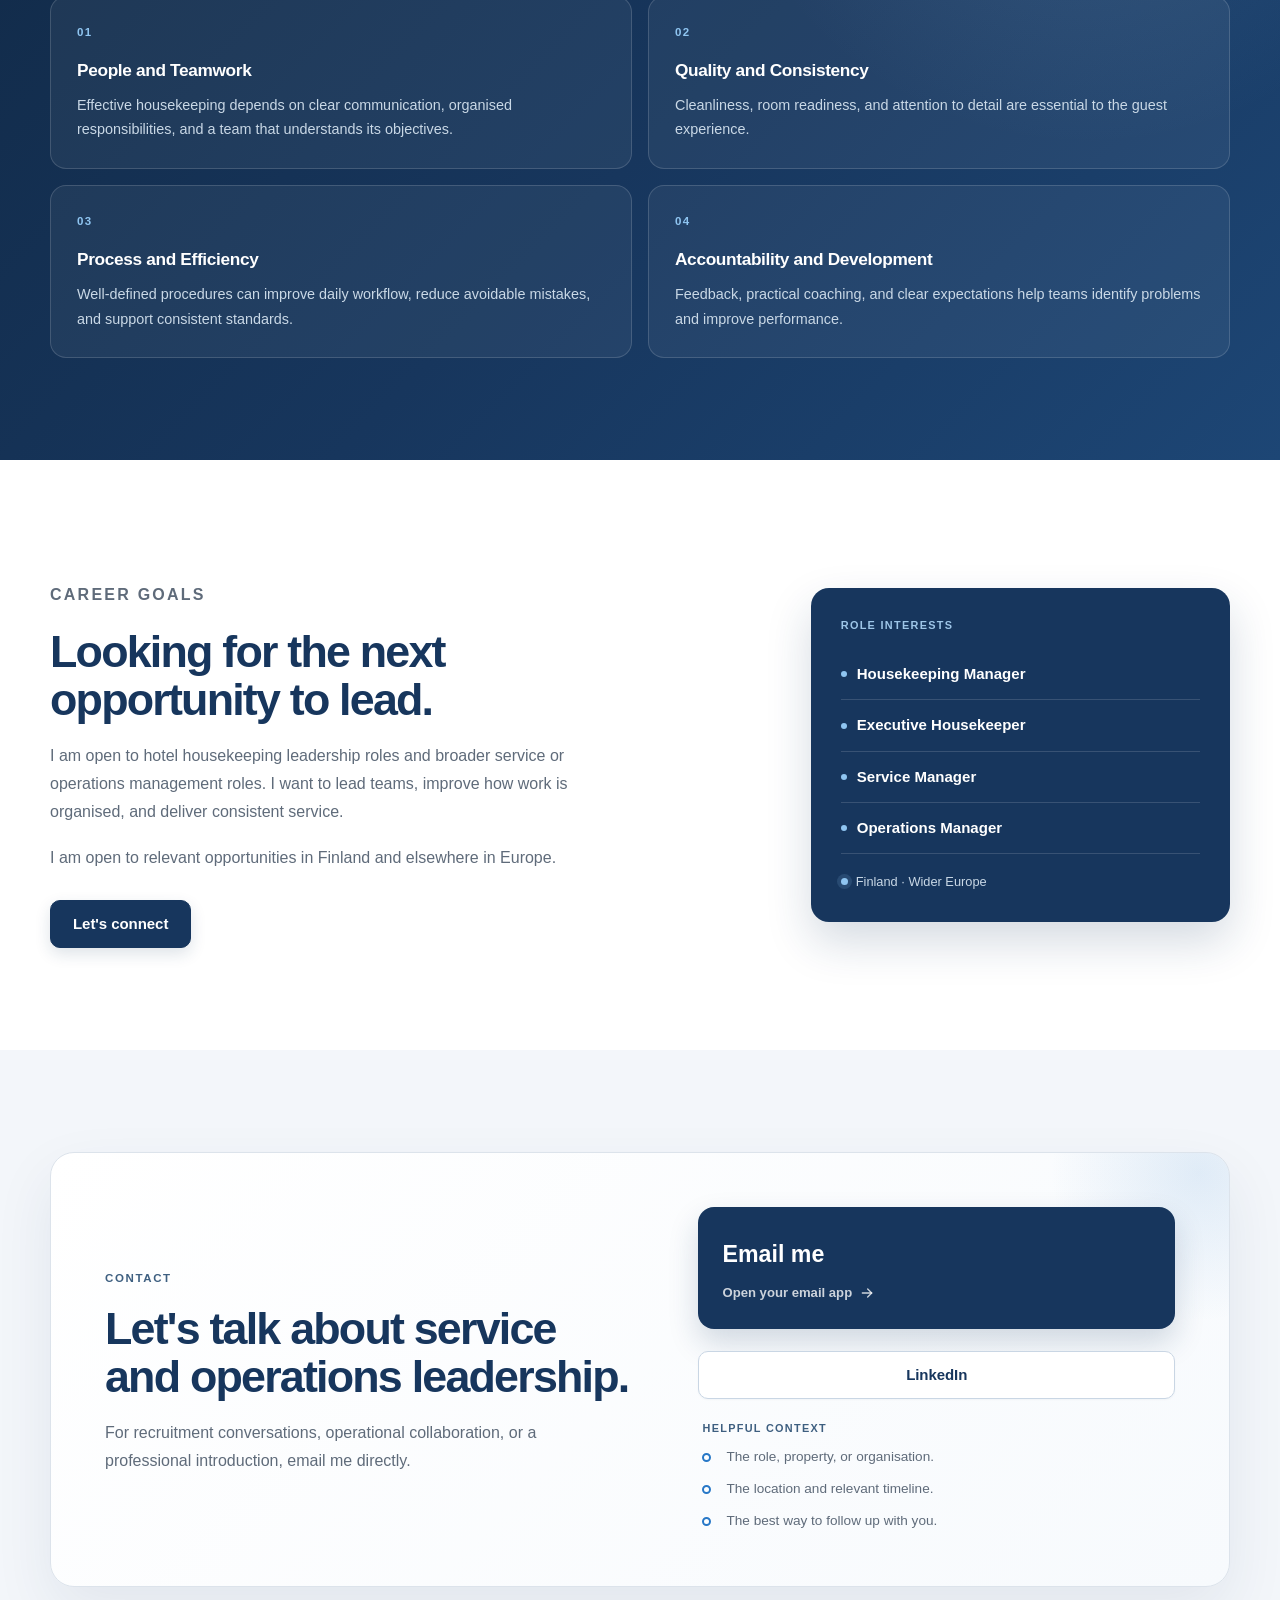
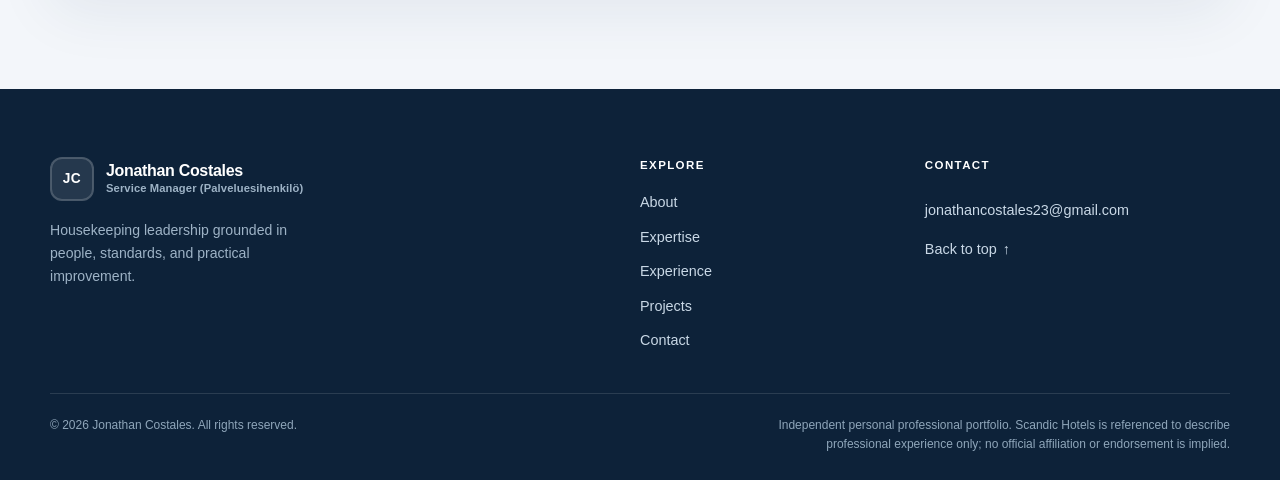
==== commit 0b3bb541: "Showcase housekeeping forecaster and ChronoPass" ====
--- a/index.html
+++ b/index.html
@@ -425,6 +425,21 @@
                         </div>
                     </div>
                 </article>
+
+                <article class="experience-card" style="margin-top: 24px;">
+                    <p class="card-kicker">Tools I built</p>
+                    <h3>Housekeeping Manpower Forecaster</h3>
+                    <p>I built this tool to estimate daily housekeeping staffing needs from room mix and workload. It compares the required headcount with the number of staff scheduled in Quinyx so I can spot staffing gaps before a shift starts.</p>
+                    <img src="forecaster-staffing-comparison.png" width="1256" height="410" loading="lazy" style="display: block; width: 100%; height: auto; margin-top: 16px;" alt="Weekly staffing chart comparing housekeeping headcount needed with staff scheduled in Quinyx. Monday shows the largest staffing gap.">
+                    <p style="font-size: 0.875rem; color: var(--muted);">Sample data: Monday shows the largest gap between required and scheduled staff.</p>
+                </article>
+
+                <article class="experience-card" style="margin-top: 24px;">
+                    <h3>ChronoPass · Employee Time Clock</h3>
+                    <p>I built ChronoPass so employees can clock in and out at a kiosk. In the admin portal, supervisors can manage the roster, review attendance, correct time entries, and export records.</p>
+                    <img src="chronopass-kiosk-demo.png" width="1600" height="983" loading="lazy" style="display: block; width: 100%; height: auto; margin-top: 16px;" alt="ChronoPass employee time clock kiosk showing a numeric keypad and Clock In and Clock Out controls.">
+                    <p style="font-size: 0.875rem; color: var(--muted);">Illustrative screenshot with an example employee code.</p>
+                </article>
             </div>
         </section>
 
--- a/styles.css
+++ b/styles.css
@@ -505,11 +505,10 @@
     display: block;
     margin-bottom: 14px;
     color: var(--slate);
-    font-size: clamp(0.78rem, 1.3vw, 0.9rem);
+    font-size: clamp(1.65rem, 3vw, 2.5rem);
     font-weight: 800;
-    letter-spacing: 0.16em;
-    line-height: 1.4;
-    text-transform: uppercase;
+    letter-spacing: -0.025em;
+    line-height: 1.15;
 }
 
 .hero-role {
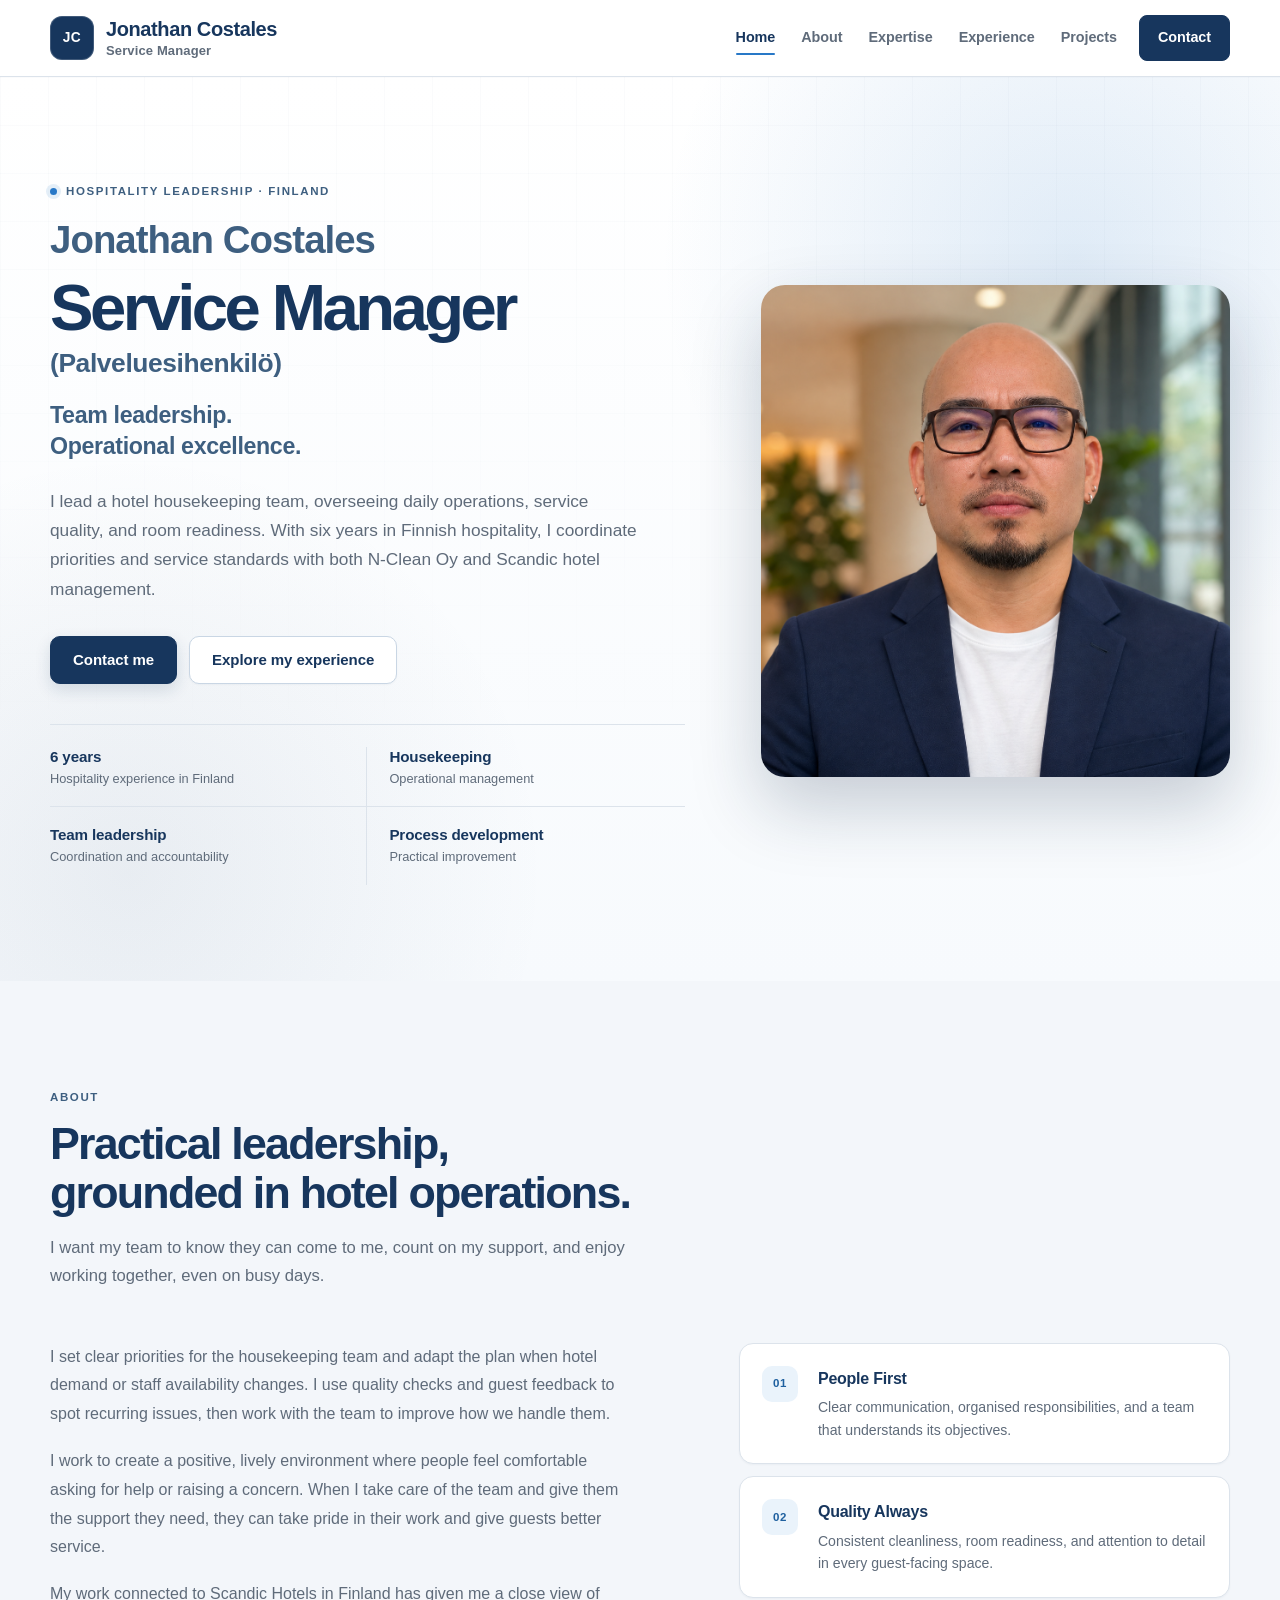
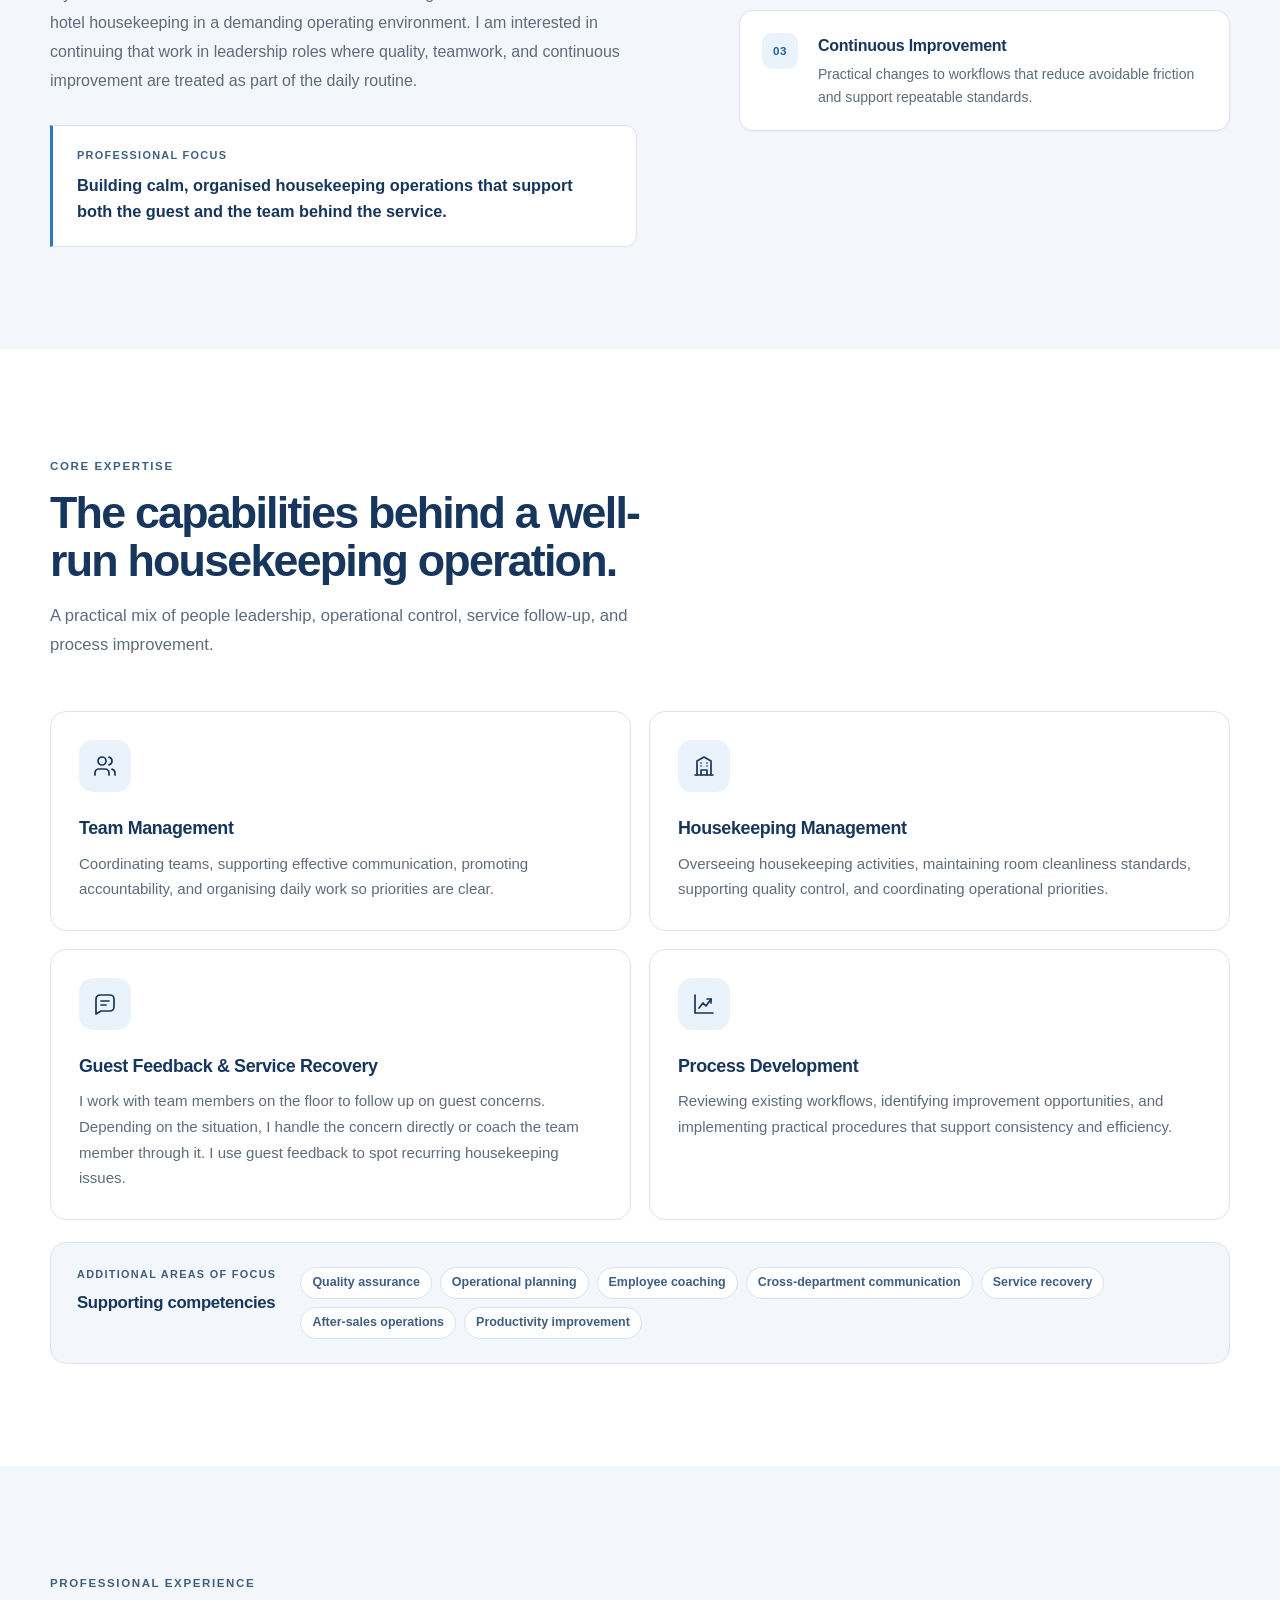
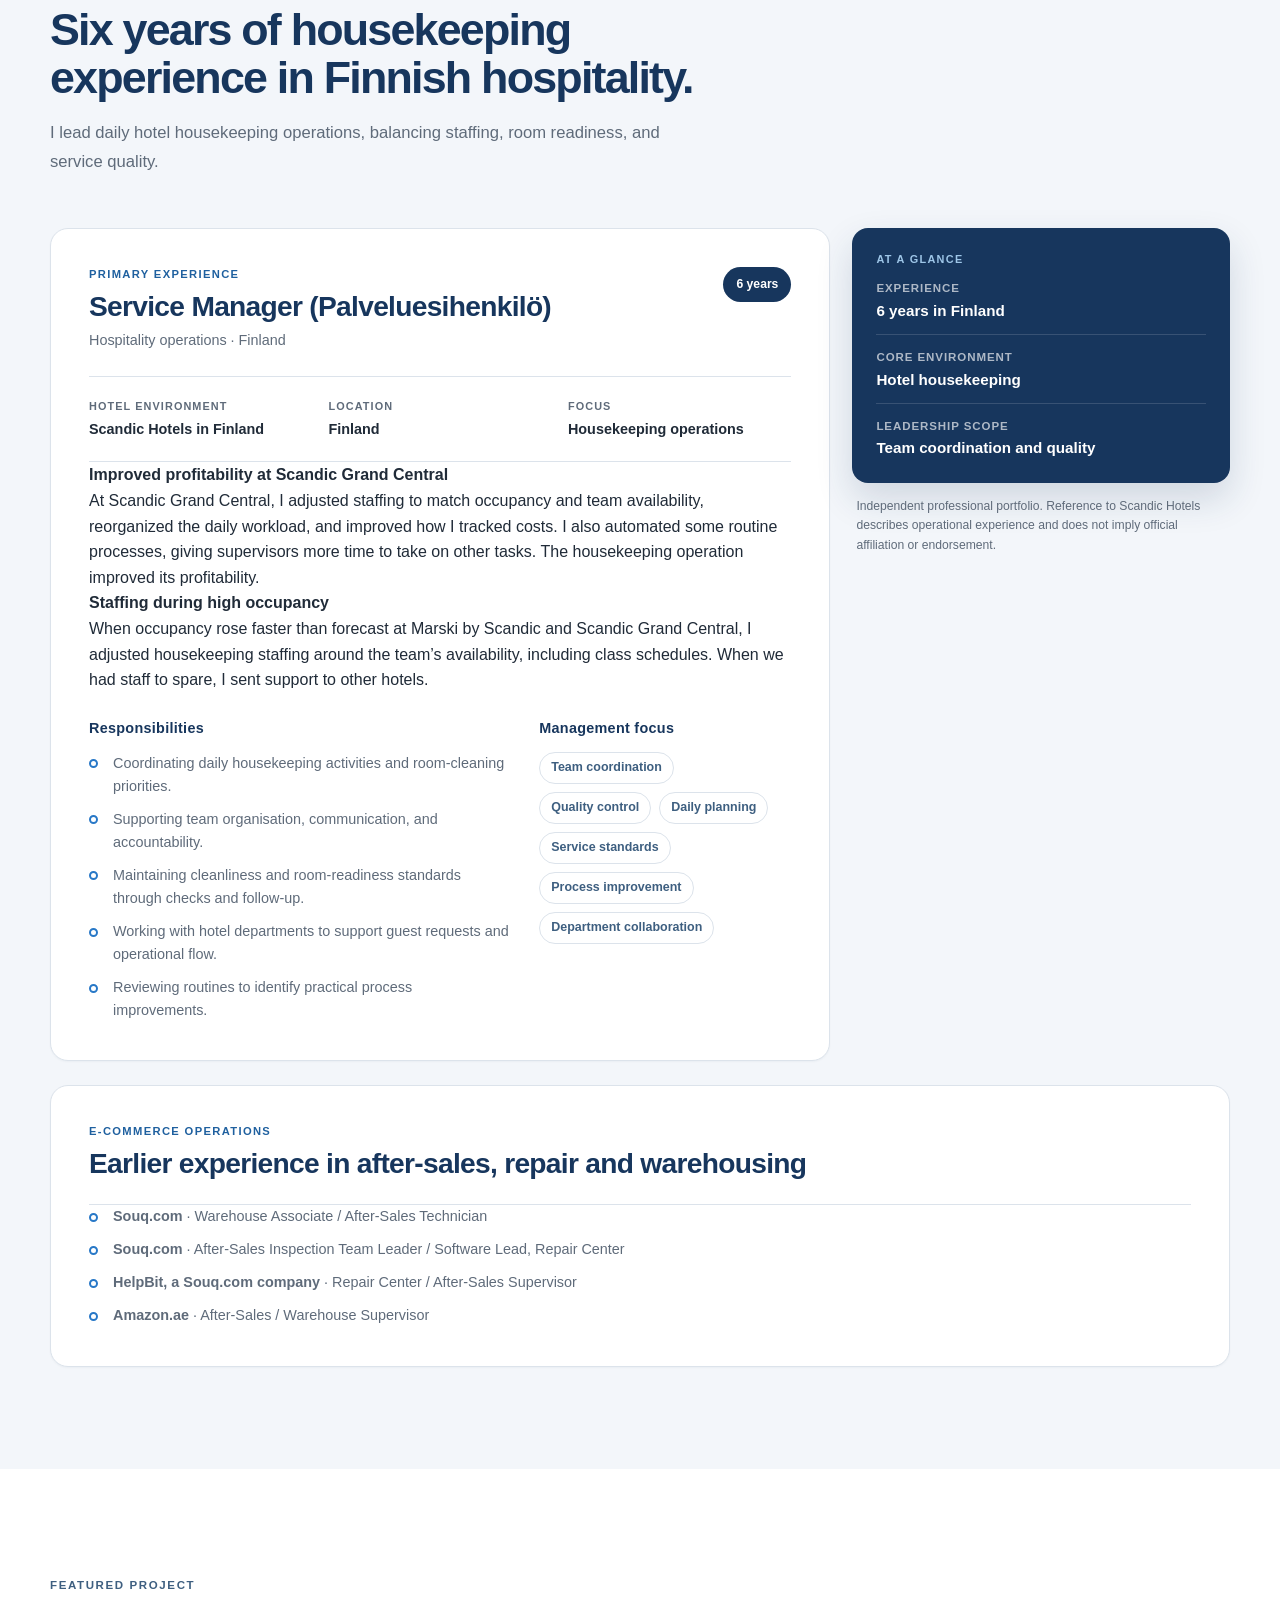
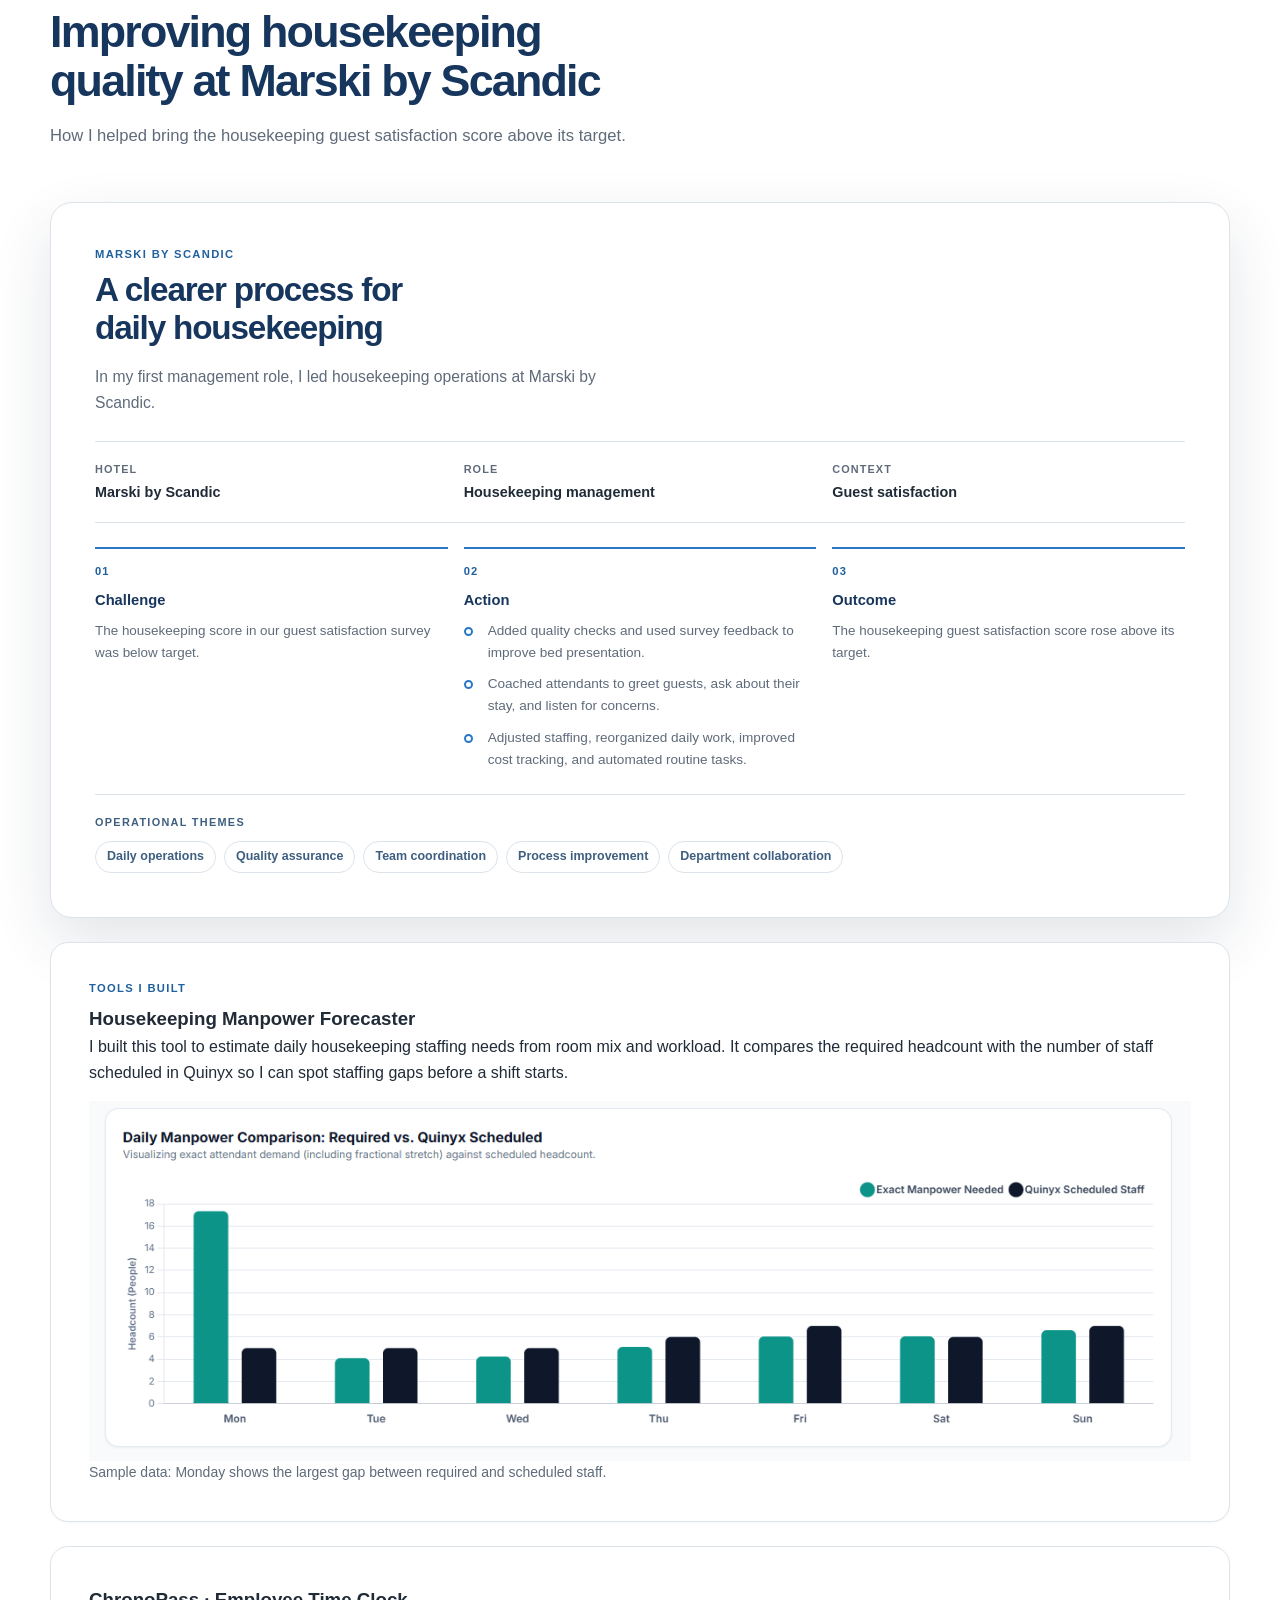
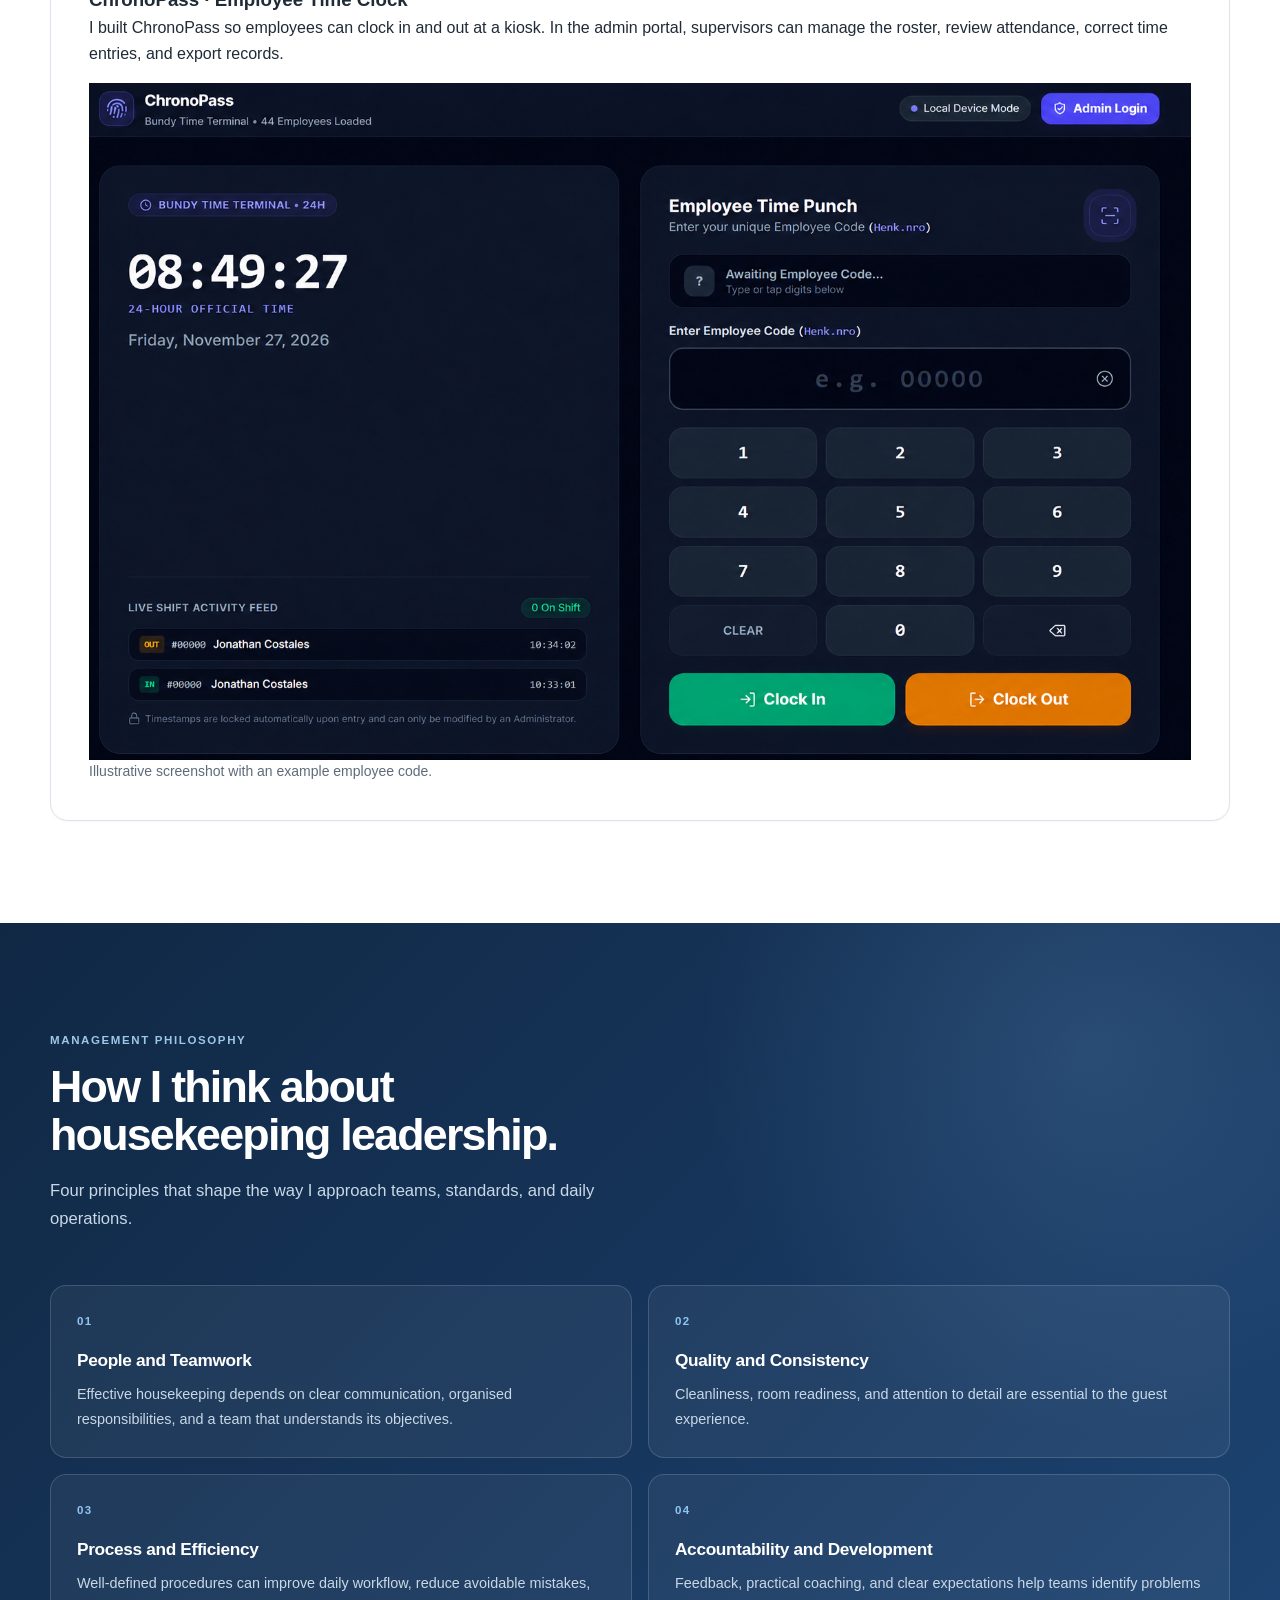
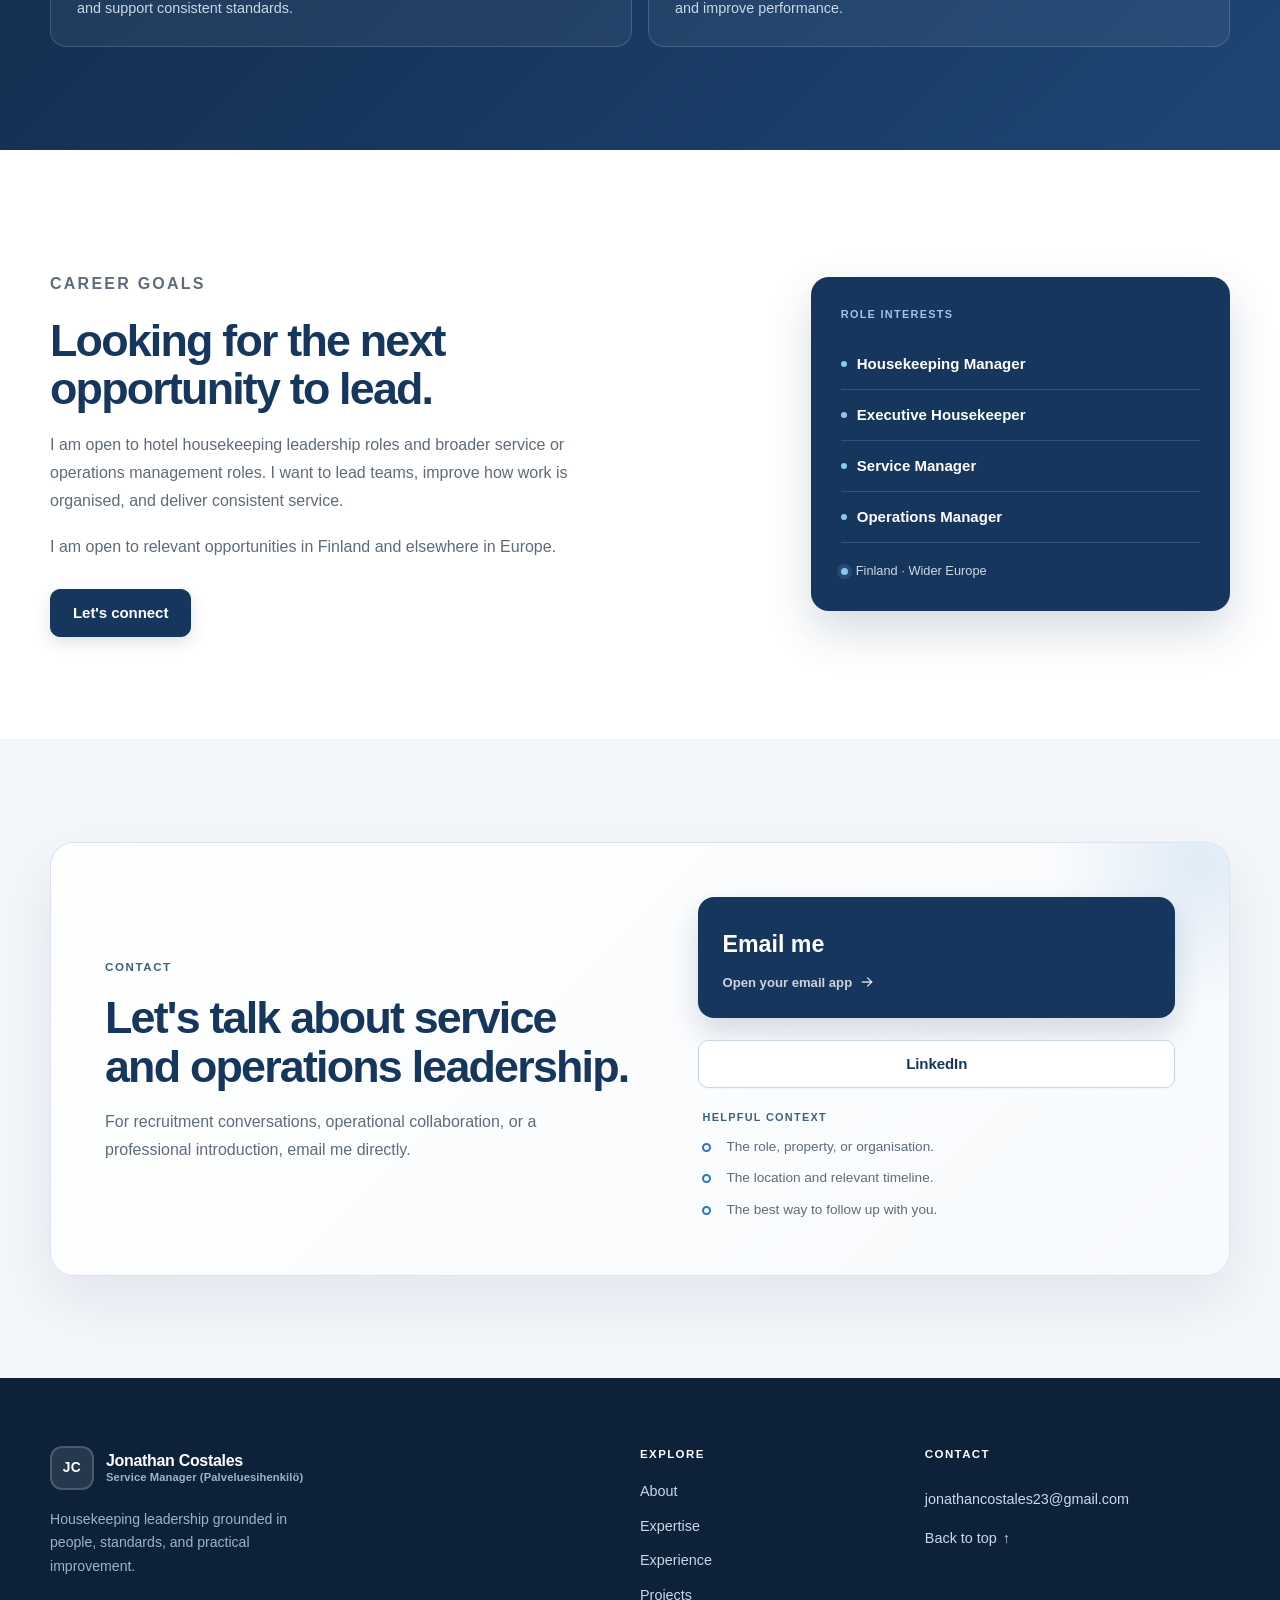
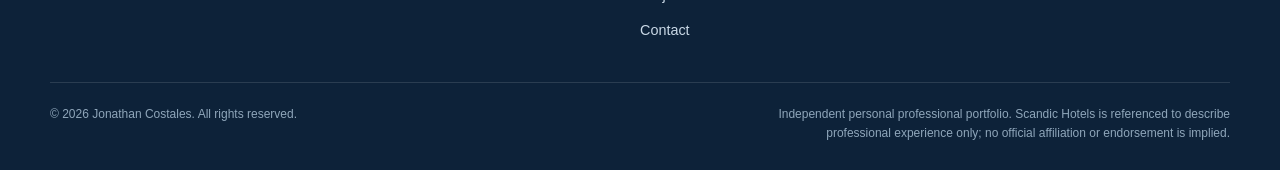
==== commit aa3d0863: "Simplify Marski case study layout" ====
--- a/index.html
+++ b/index.html
@@ -356,24 +356,7 @@
                     <p class="section-lead">How I helped bring the housekeeping guest satisfaction score above its target.</p>
                 </header>
 
-                <article class="project-feature">
-                    <div class="project-visual" aria-hidden="true">
-                        <div class="visual-top">
-                            <span>Housekeeping operations</span>
-                            <span class="visual-status"><span></span>Daily rhythm</span>
-                        </div>
-                        <div class="visual-grid">
-                            <div class="visual-node"><span></span>Room priorities</div>
-                            <div class="visual-node"><span></span>Team briefings</div>
-                            <div class="visual-node"><span></span>Quality checks</div>
-                            <div class="visual-node"><span></span>Guest requests</div>
-                            <div class="visual-node"><span></span>Handovers</div>
-                            <div class="visual-node"><span></span>Follow-up</div>
-                        </div>
-                        <div class="visual-rail"></div>
-                        <p class="visual-caption">Daily coordination · Quality · Follow-through</p>
-                    </div>
-
+                <article class="project-feature" style="grid-template-columns: minmax(0, 1fr);">
                     <div class="project-content">
                         <p class="card-kicker">Marski by Scandic</p>
                         <h3>A clearer process for daily housekeeping</h3>
@@ -403,8 +386,11 @@
                             <div class="story-step">
                                 <span class="story-number" aria-hidden="true">02</span>
                                 <h4>Action</h4>
-                                <p>I introduced more quality checks to pinpoint where issues started, then used guest survey comments to decide what to improve. We changed how we made the beds to improve their presentation. I also coached room attendants to take ownership of guest interactions by greeting guests, asking about their stay, and listening for concerns.</p>
-                                <p>I also adjusted staffing to match occupancy and team availability, reorganized the daily workload, improved cost tracking, and automated routine processes so supervisors had more time for other tasks.</p>
+                                <ul class="check-list check-list-small">
+                                    <li>Added quality checks and used survey feedback to improve bed presentation.</li>
+                                    <li>Coached attendants to greet guests, ask about their stay, and listen for concerns.</li>
+                                    <li>Adjusted staffing, reorganized daily work, improved cost tracking, and automated routine tasks.</li>
+                                </ul>
                             </div>
                             <div class="story-step">
                                 <span class="story-number" aria-hidden="true">03</span>
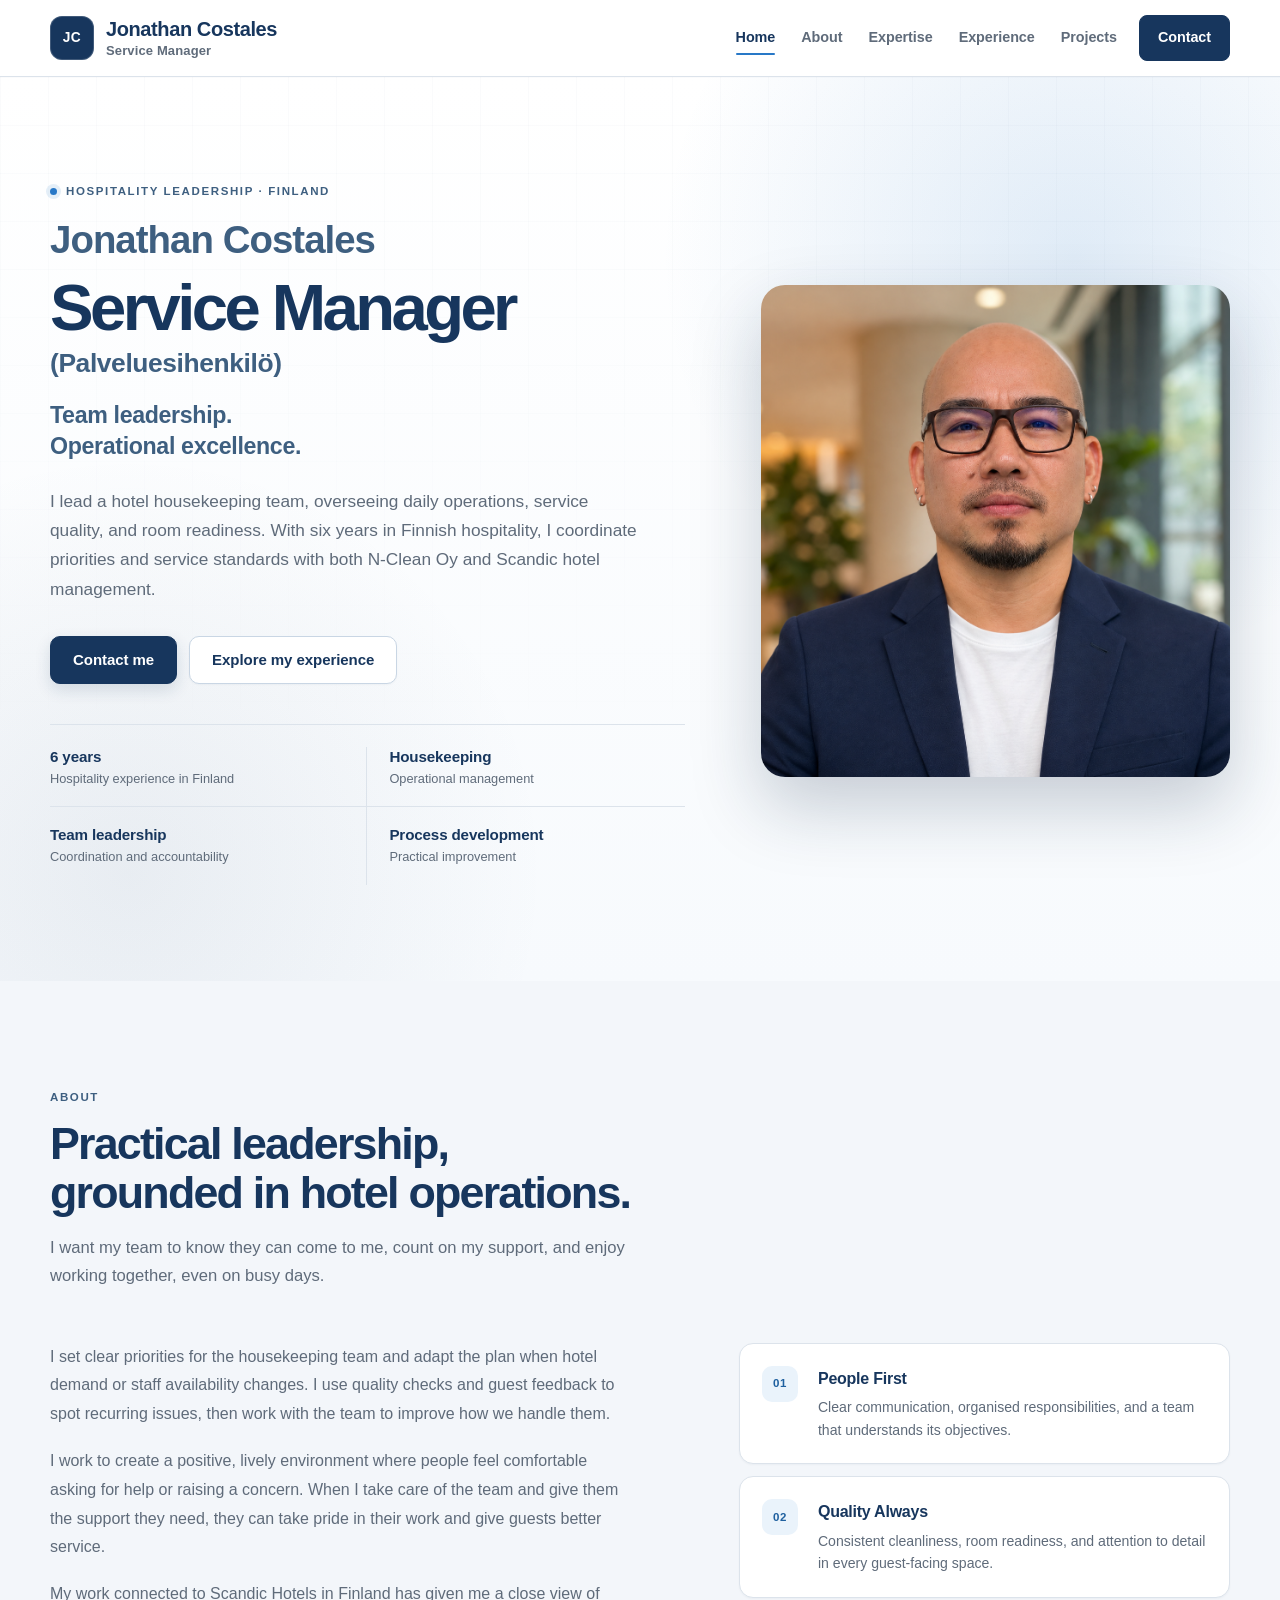
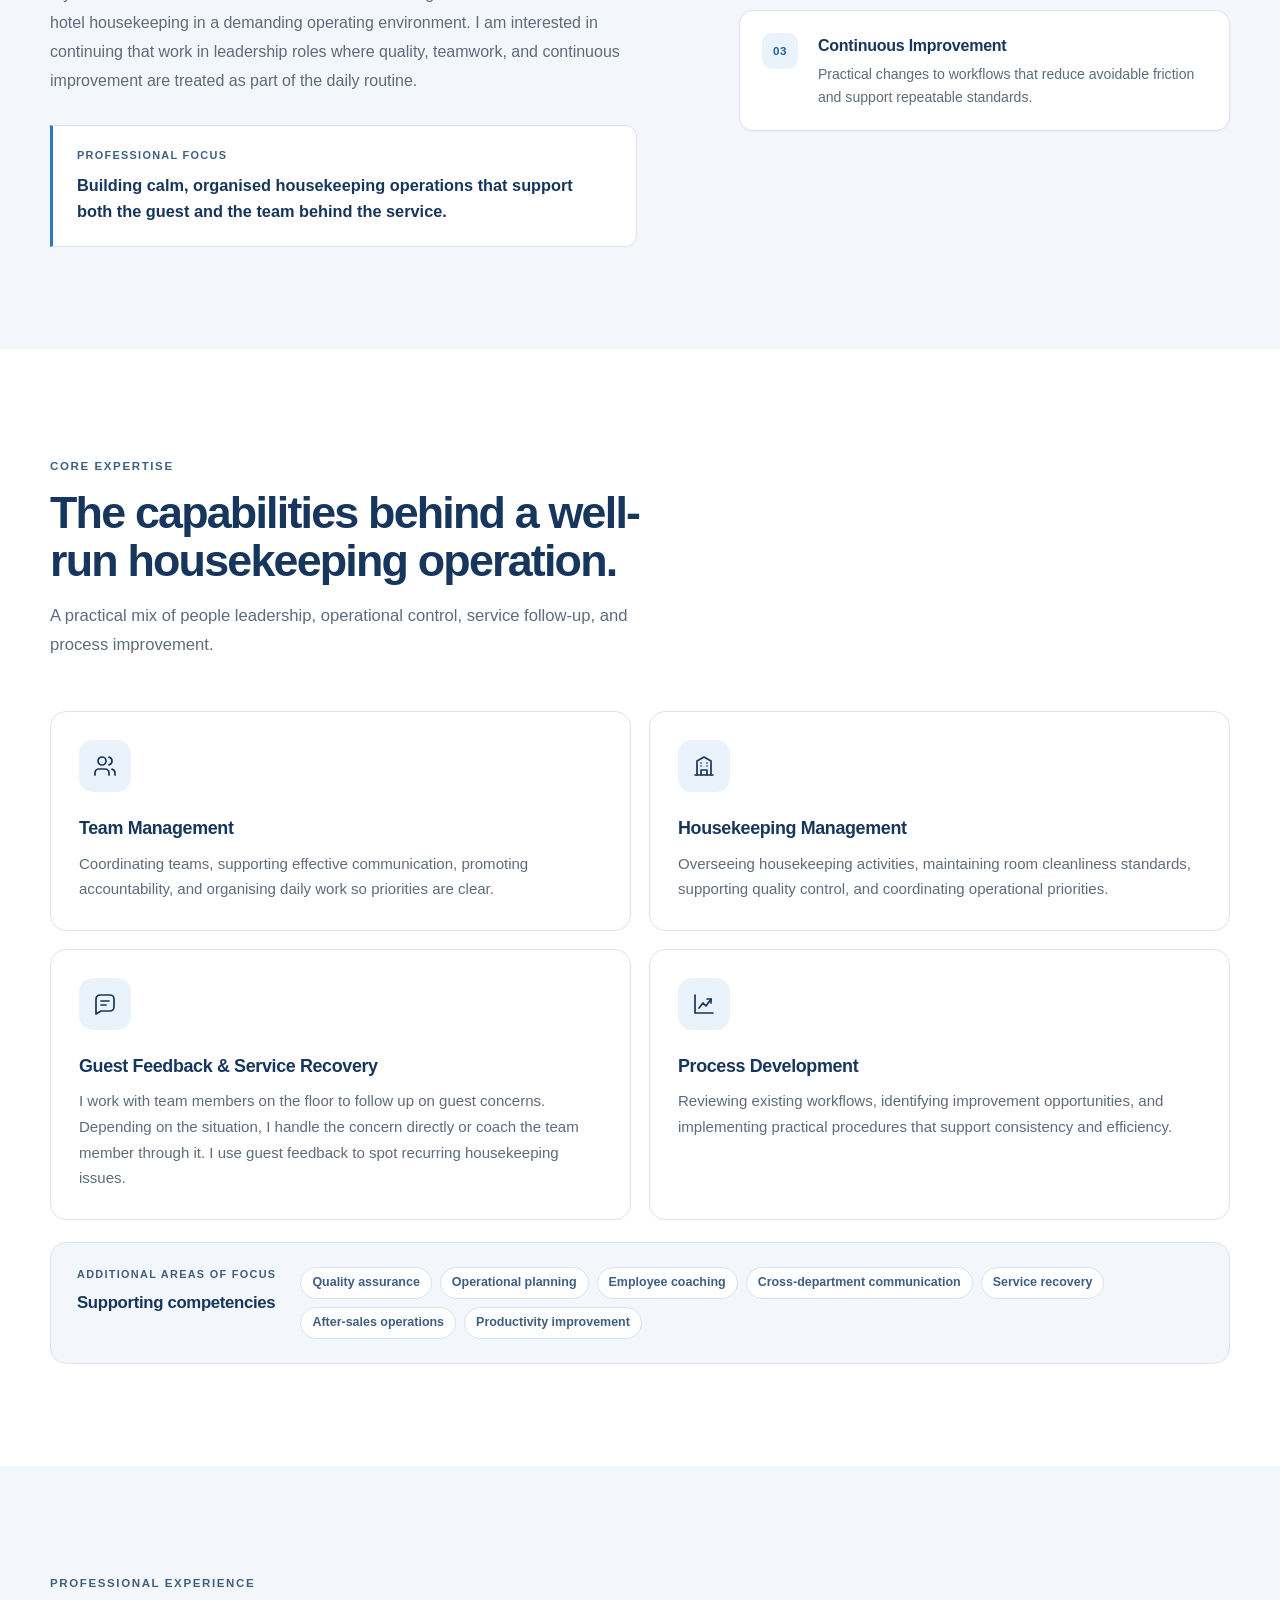
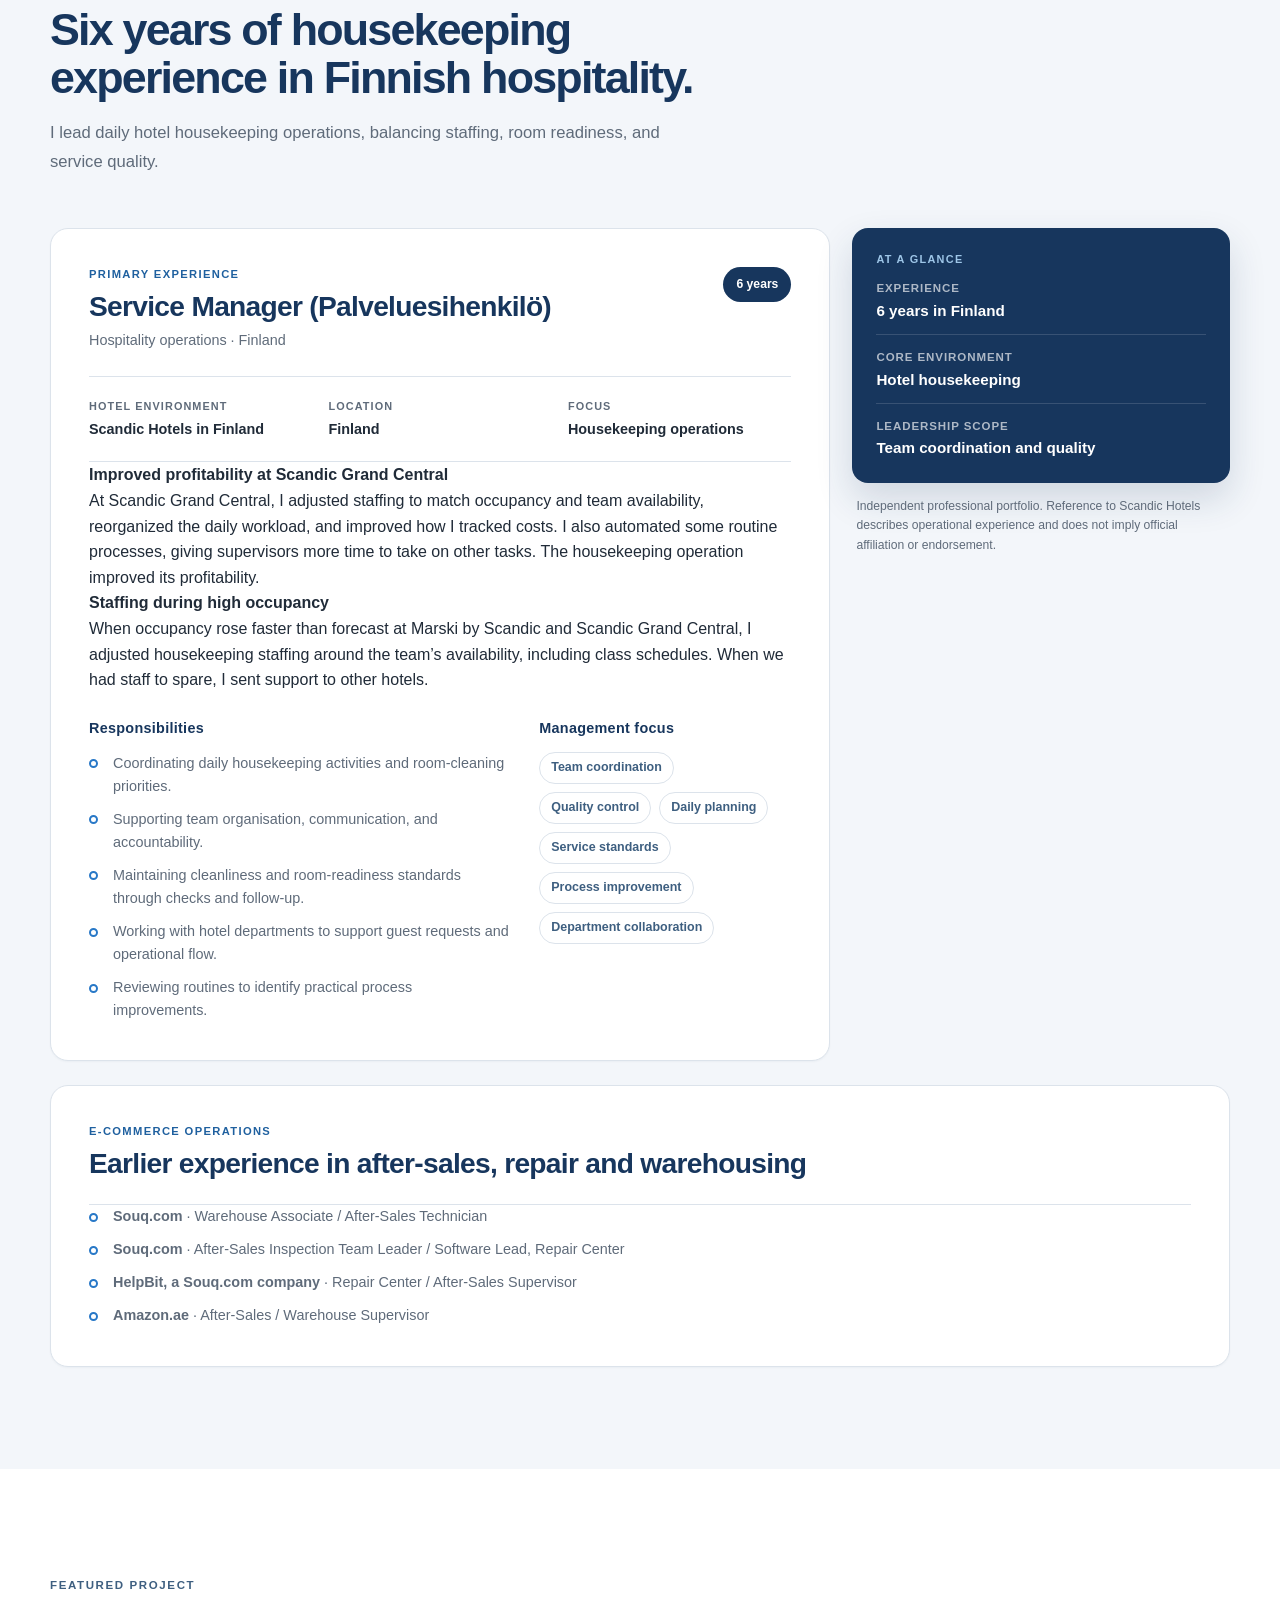
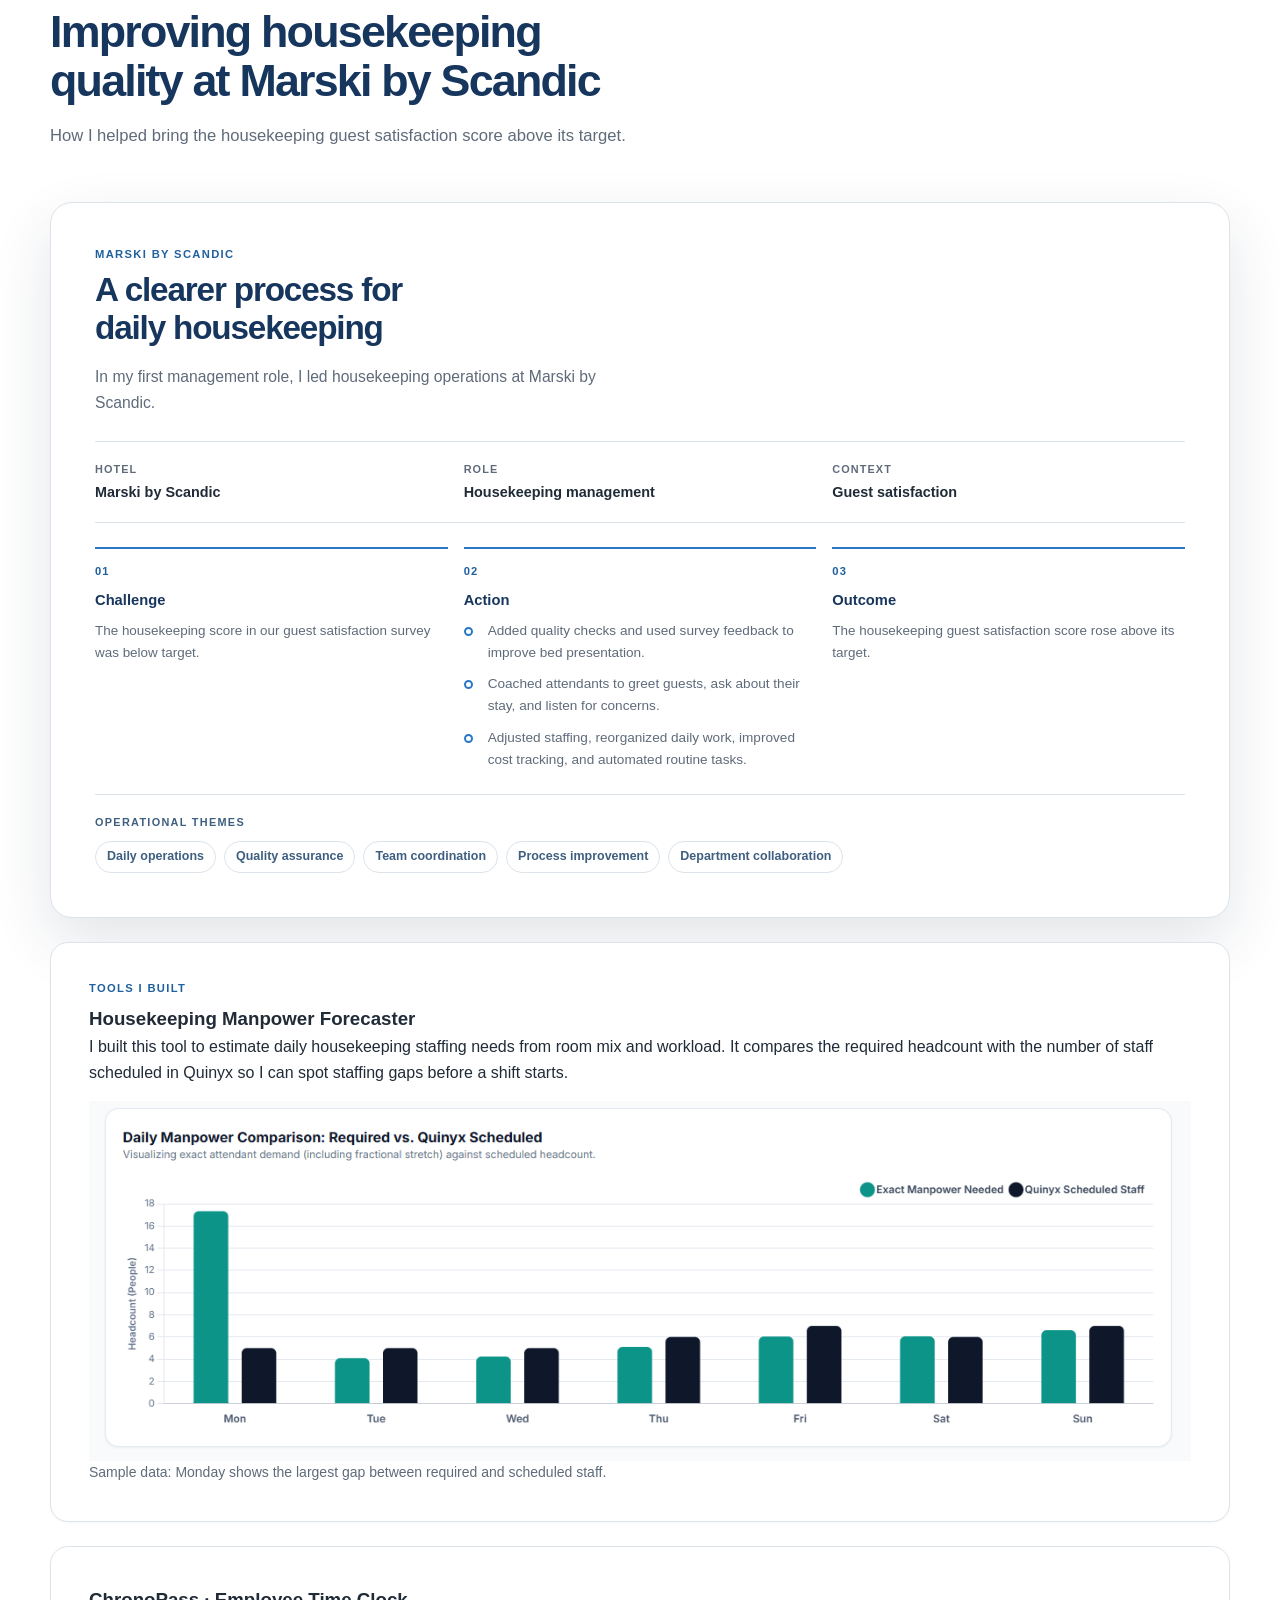
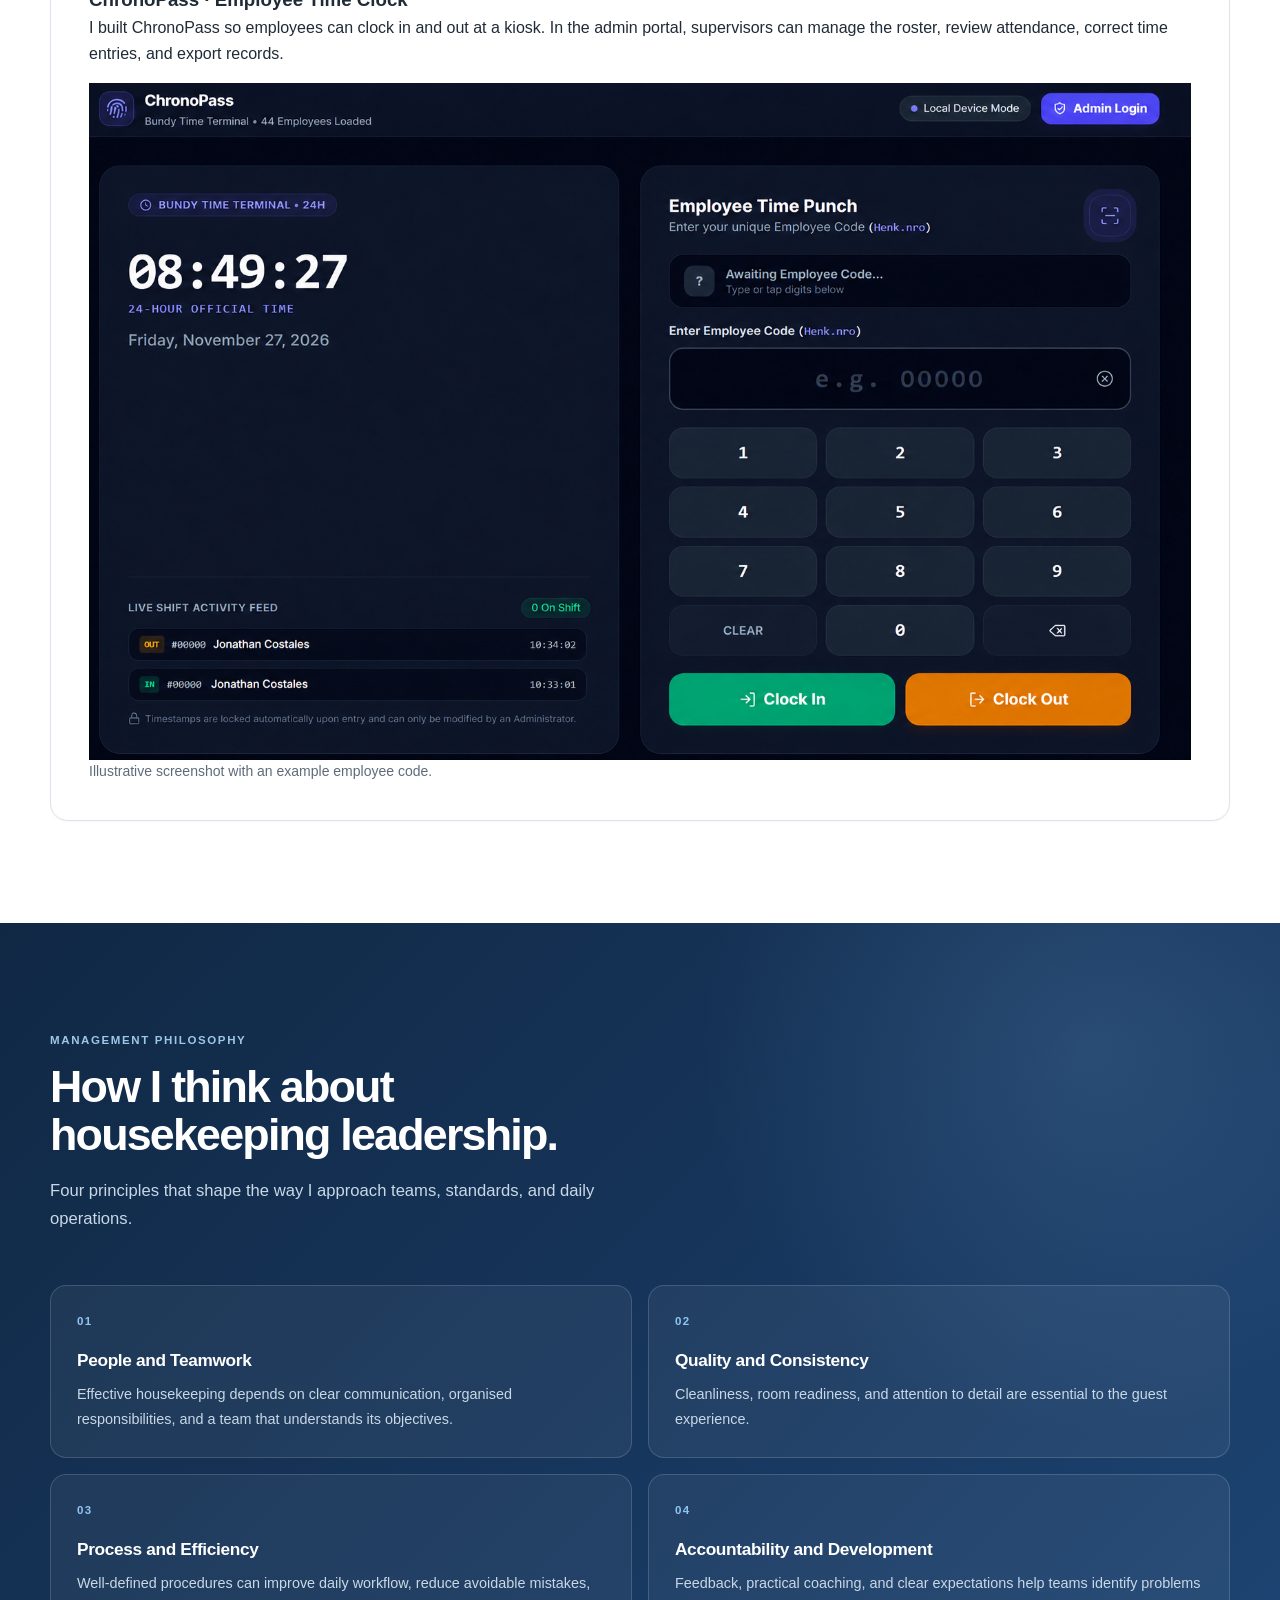
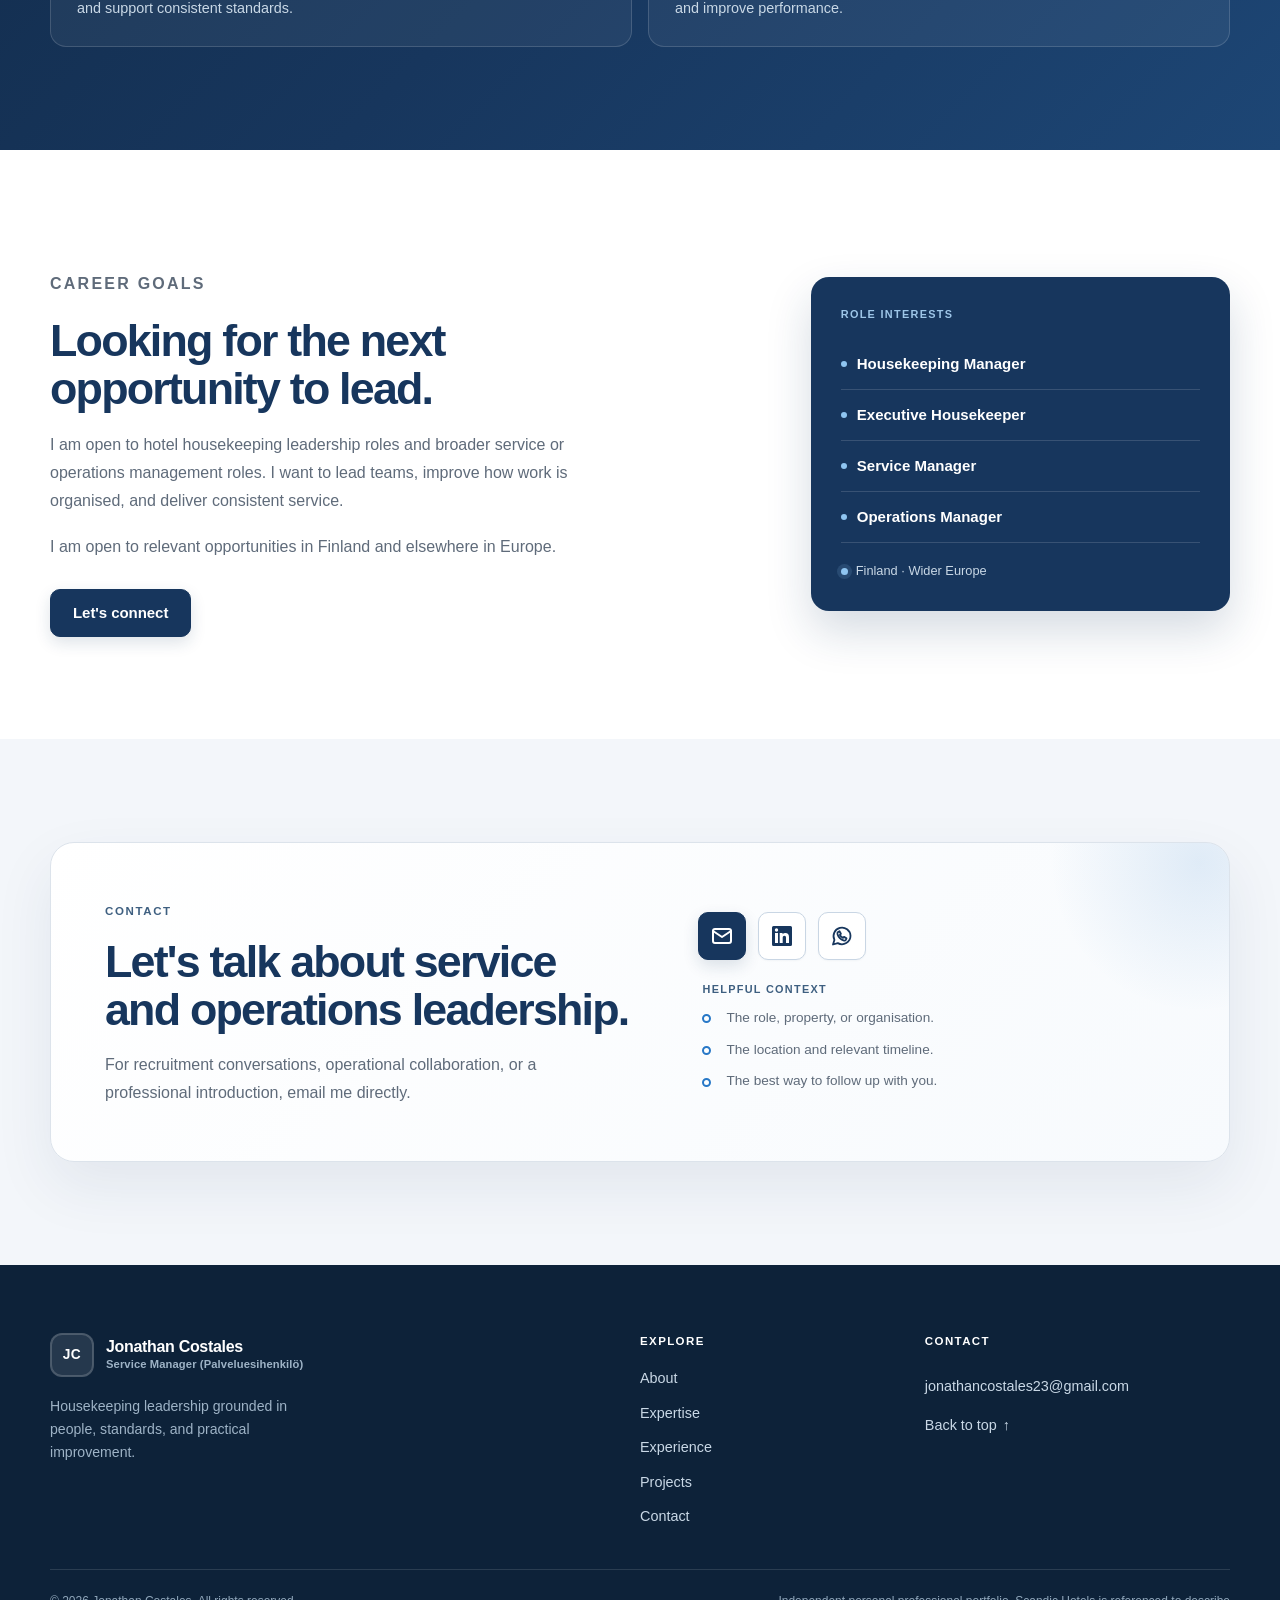
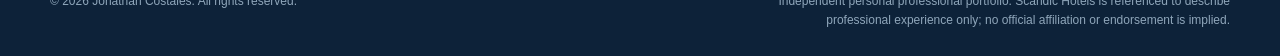
==== commit 8bfb3b77: "Add email, LinkedIn, and WhatsApp contact icons" ====
--- a/index.html
+++ b/index.html
@@ -498,18 +498,25 @@
                     </div>
 
                     <div class="contact-actions">
-                        <a class="email-card" href="mailto:jonathancostales23@gmail.com">
-                            <strong>Email me</strong>
-                            <span class="email-action">
-                                Open your email app
-                                <svg viewBox="0 0 24 24" width="16" height="16" fill="none" stroke="currentColor" stroke-width="2" stroke-linecap="round" stroke-linejoin="round" aria-hidden="true">
-                                    <path d="M5 12h14"></path>
-                                    <path d="m13 6 6 6-6 6"></path>
+                        <div class="contact-icon-links">
+                            <a class="button button-primary contact-icon-link" href="mailto:jonathancostales23@gmail.com" aria-label="Email me" title="Email me">
+                                <svg width="24" height="24" viewBox="0 0 24 24" fill="none" stroke="currentColor" stroke-width="2" stroke-linecap="round" stroke-linejoin="round" aria-hidden="true" focusable="false">
+                                    <rect x="3" y="5" width="18" height="14" rx="2"></rect>
+                                    <path d="m3 7 9 6 9-6"></path>
                                 </svg>
-                            </span>
-                        </a>
-
-                        <a class="button button-secondary" href="https://www.linkedin.com/in/jonathan-costales-088277143/">LinkedIn</a>
+                            </a>
+                            <a class="button button-secondary contact-icon-link" href="https://www.linkedin.com/in/jonathan-costales-088277143/" target="_blank" rel="noopener noreferrer" aria-label="LinkedIn profile (opens in a new tab)" title="LinkedIn">
+                                <svg width="24" height="24" viewBox="0 0 24 24" fill="currentColor" aria-hidden="true" focusable="false">
+                                    <path d="M20.5 2h-17A1.5 1.5 0 0 0 2 3.5v17A1.5 1.5 0 0 0 3.5 22h17a1.5 1.5 0 0 0 1.5-1.5v-17A1.5 1.5 0 0 0 20.5 2ZM8 19H5V9h3v10ZM6.5 7.7a1.7 1.7 0 1 1 0-3.4 1.7 1.7 0 0 1 0 3.4ZM19 19h-3v-5.2c0-1.3-.5-2-1.5-2-1.2 0-1.8.8-1.8 2V19h-3V9h2.9v1.3A3.3 3.3 0 0 1 15.5 9c2.2 0 3.5 1.4 3.5 4v6Z"></path>
+                                </svg>
+                            </a>
+                            <a class="button button-secondary contact-icon-link" href="https://wa.me/358456675100" target="_blank" rel="noopener noreferrer" aria-label="Message me on WhatsApp (opens in a new tab)" title="WhatsApp">
+                                <svg width="24" height="24" viewBox="0 0 24 24" fill="none" stroke="currentColor" stroke-width="1.8" stroke-linecap="round" stroke-linejoin="round" aria-hidden="true" focusable="false">
+                                    <path d="M20.5 11.7a8.5 8.5 0 0 1-12.7 7.4L3 20.5l1.4-4.6a8.5 8.5 0 1 1 16.1-4.2Z"></path>
+                                    <path d="m8 8 1.5-.7 1.4 2.5-1 1c.6 1.4 1.7 2.5 3.1 3.1l1-1 2.5 1.4-.7 1.5c-.4.8-1.4.9-2.3.6-2.8-.9-5-3.1-5.9-5.9-.3-.9-.4-2 .4-2.5Z"></path>
+                                </svg>
+                            </a>
+                        </div>
 
                         <div class="contact-guidance">
                             <p class="aside-label">Helpful context</p>
--- a/styles.css
+++ b/styles.css
@@ -1610,6 +1610,17 @@
     gap: 22px;
 }
 
+.contact-icon-links {
+    display: flex;
+    gap: 12px;
+}
+
+.contact-icon-links .contact-icon-link {
+    width: 48px;
+    min-height: 48px;
+    padding: 0;
+}
+
 .email-card {
     display: block;
     padding: 24px;
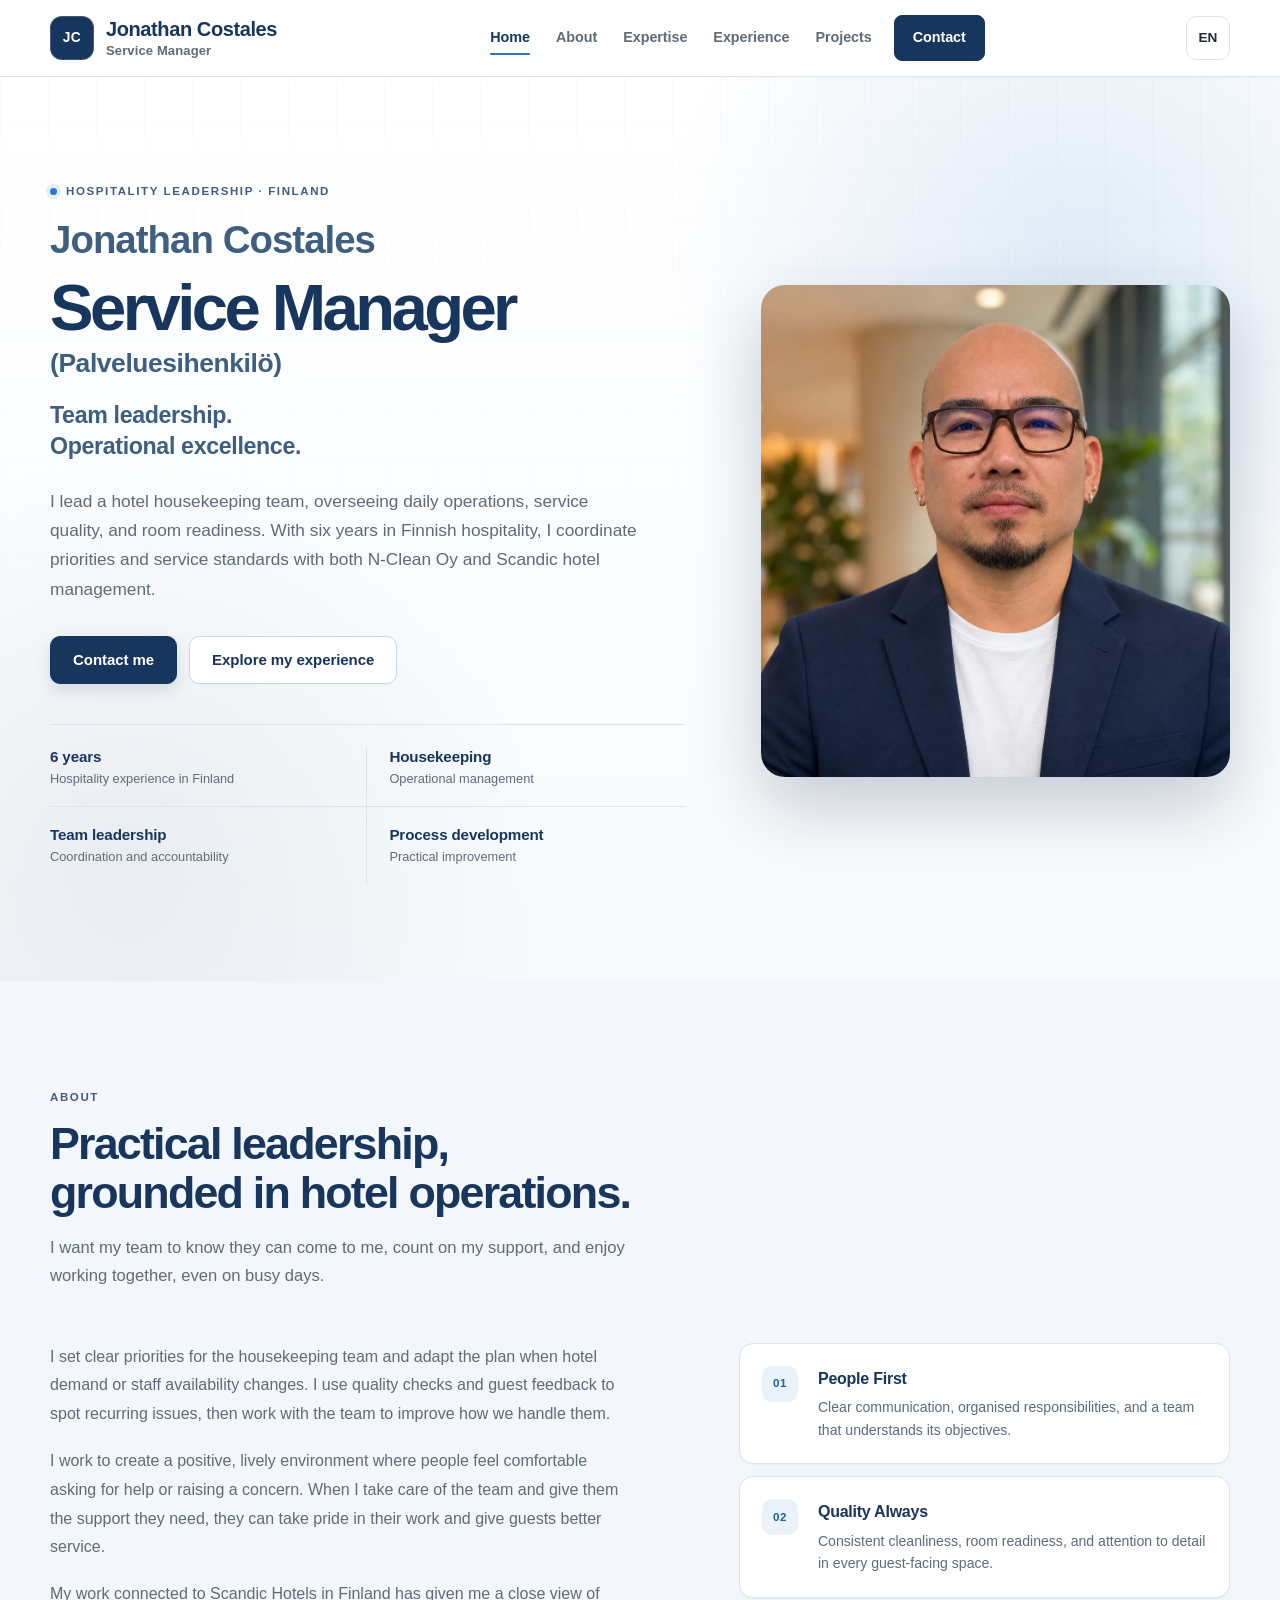
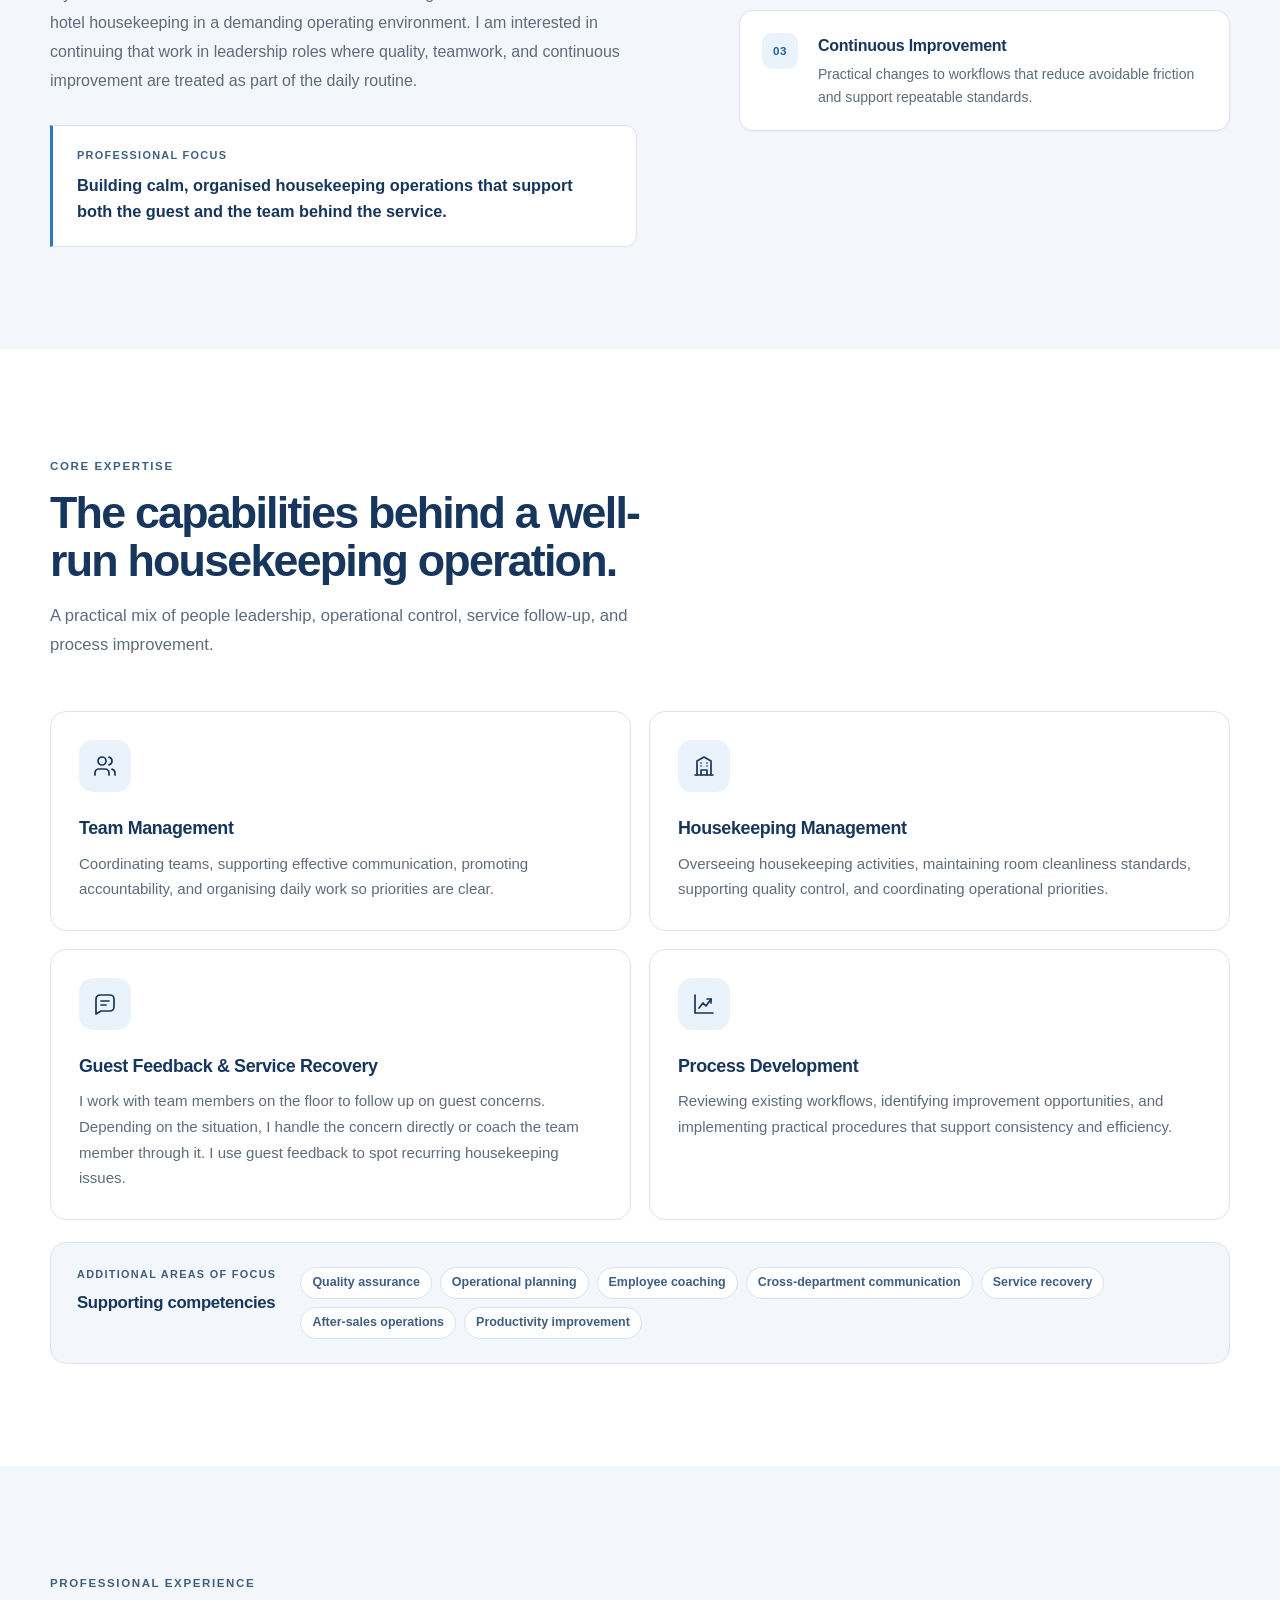
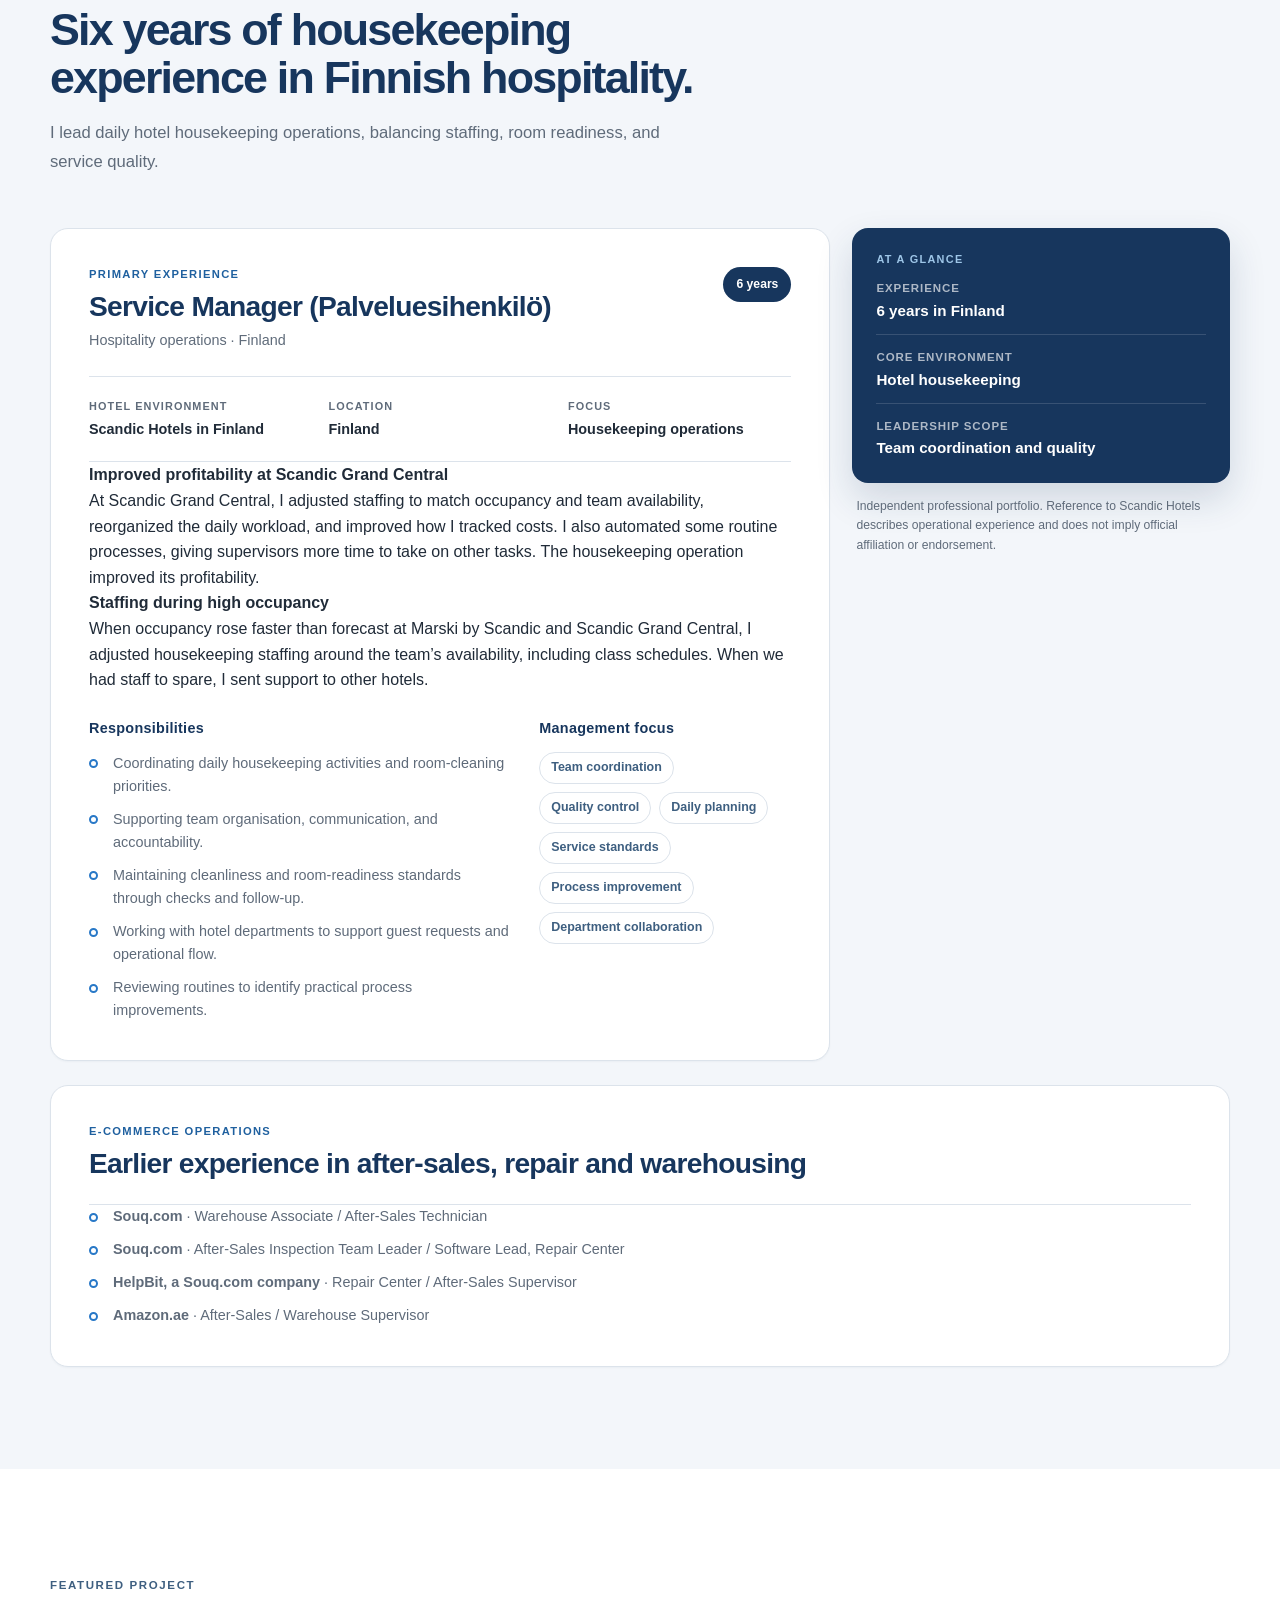
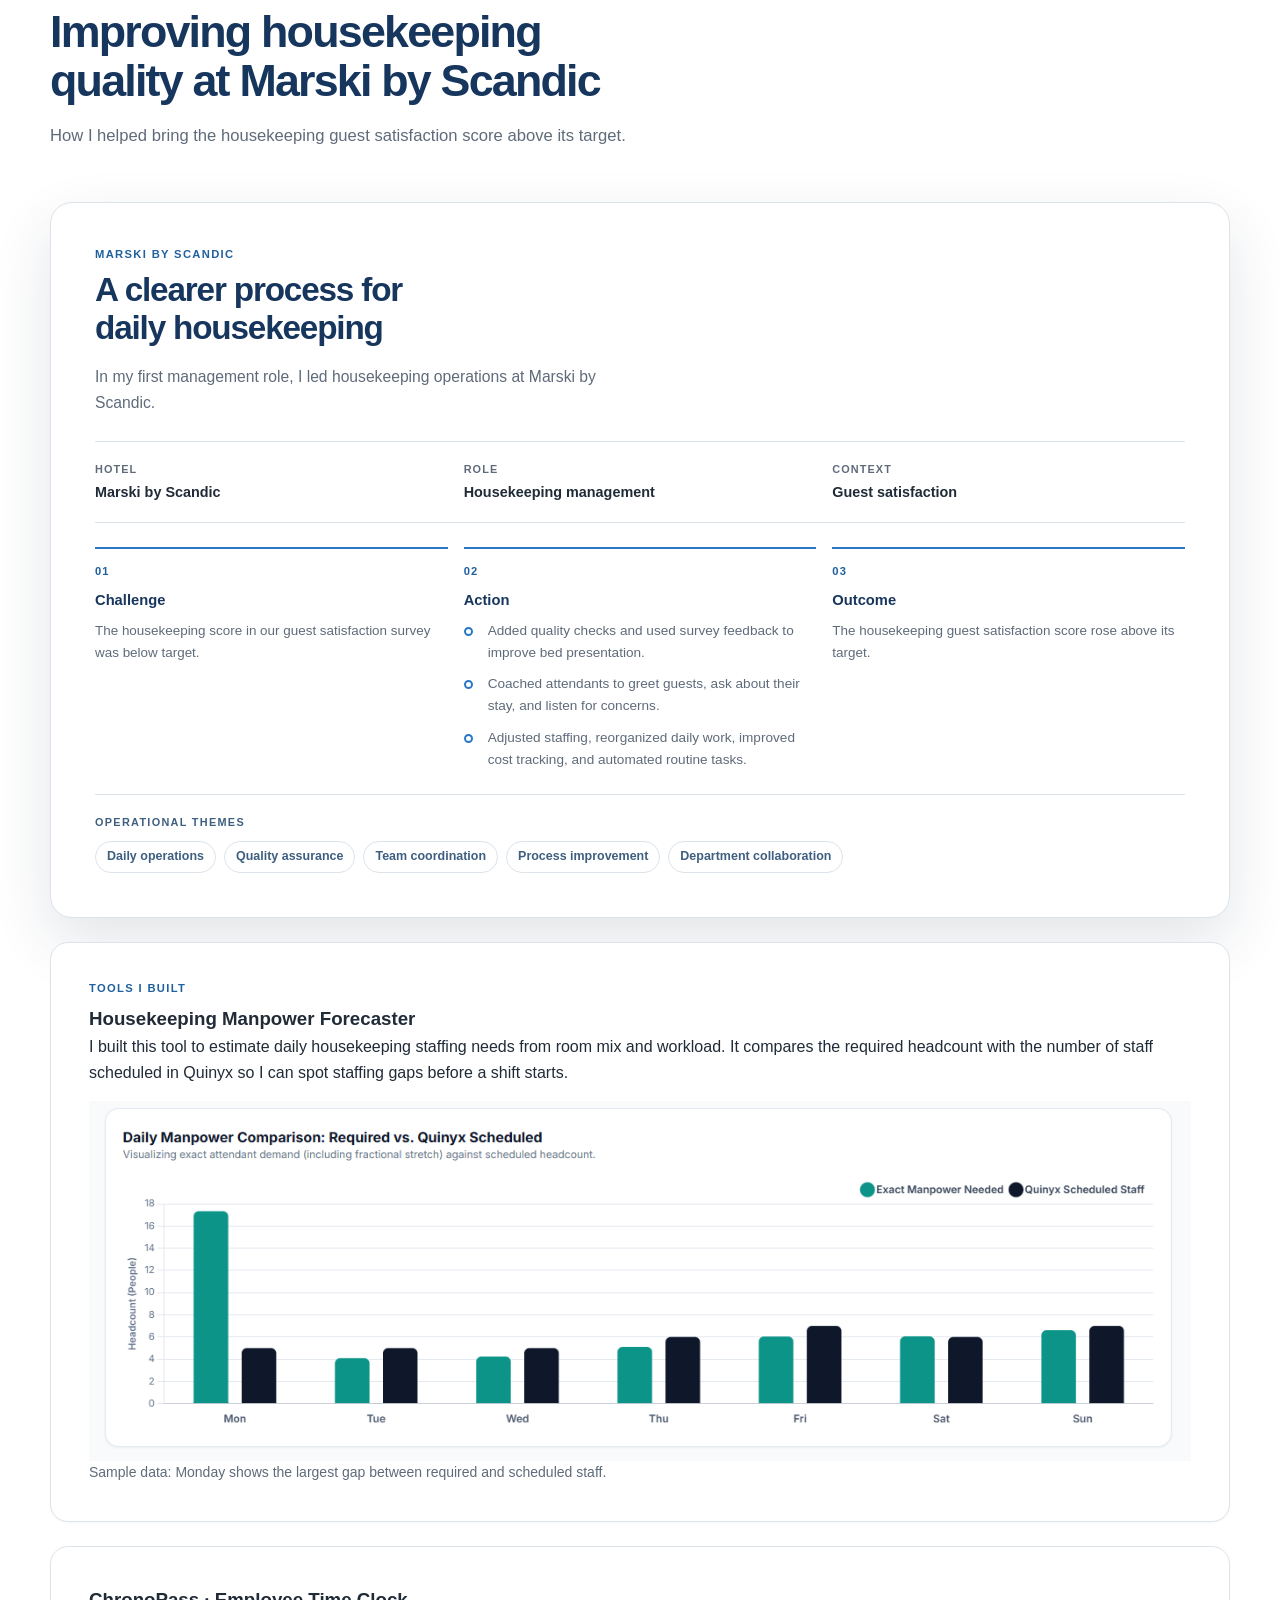
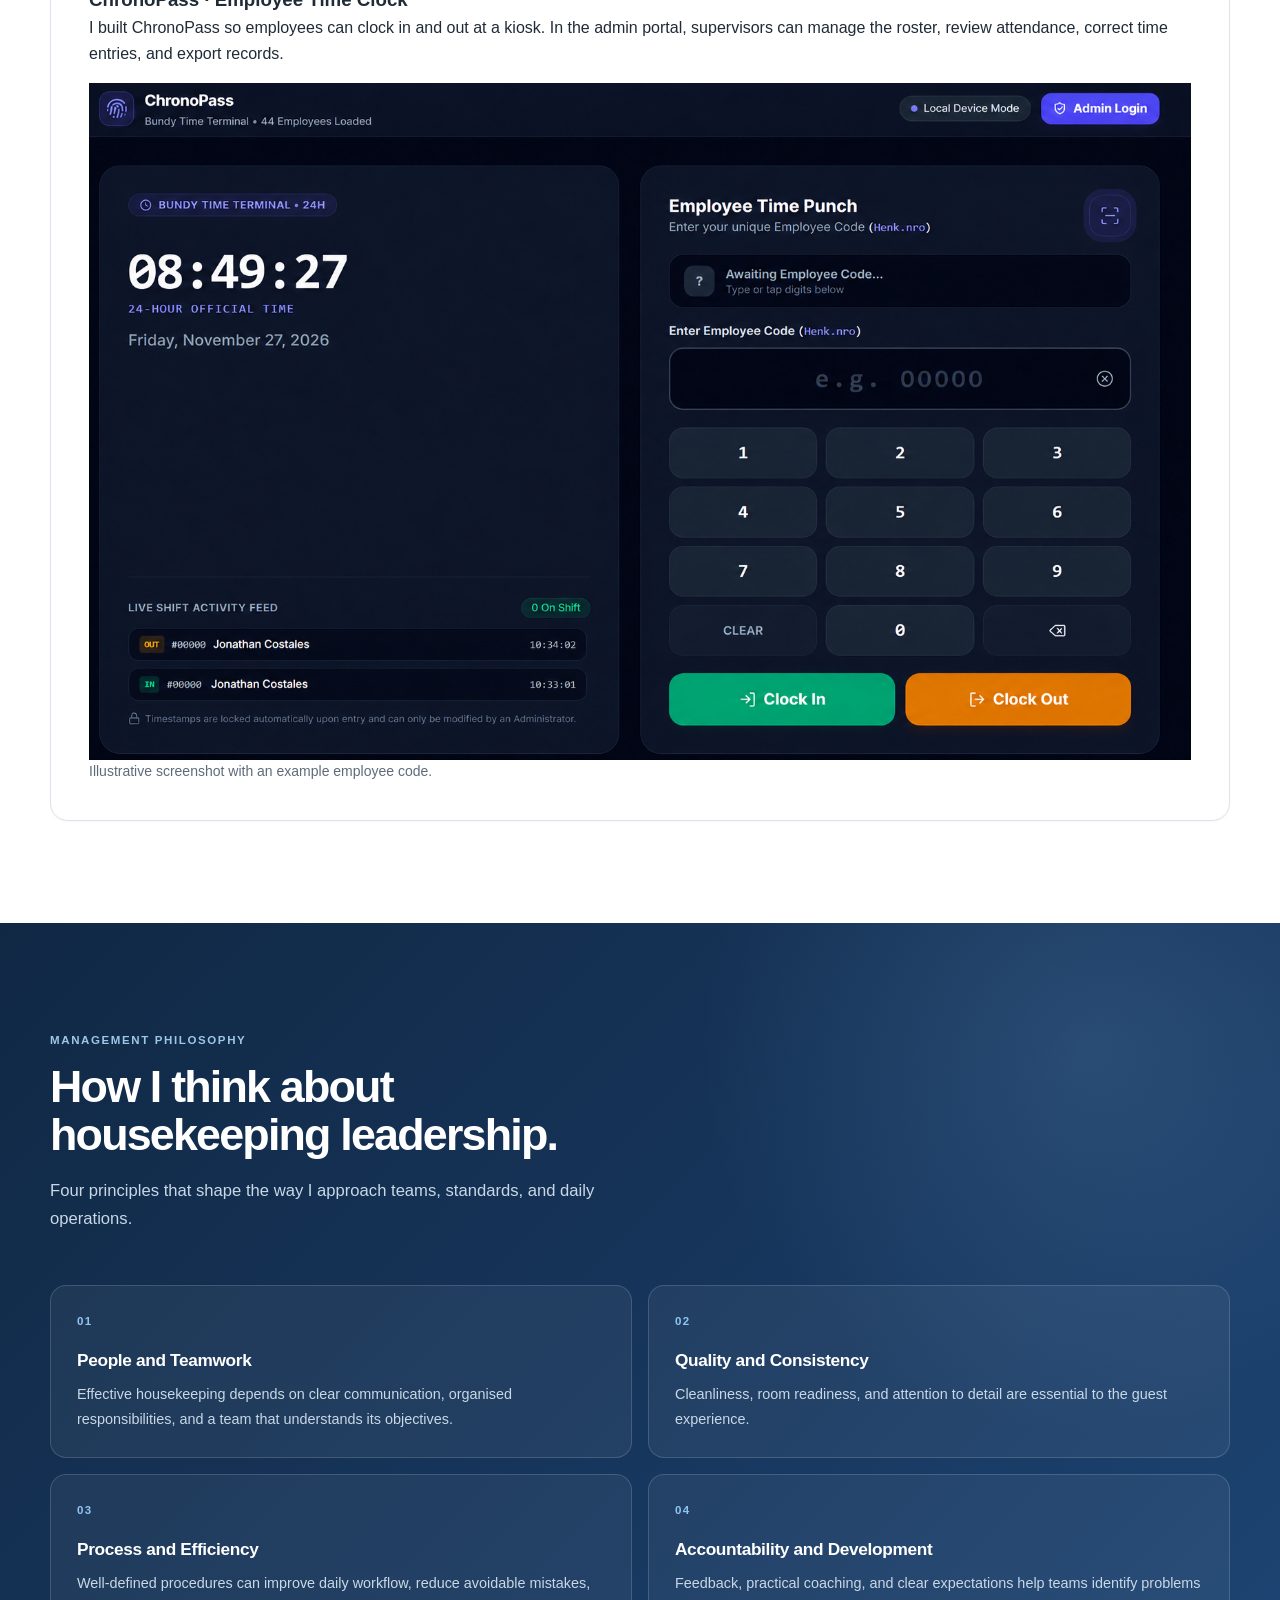
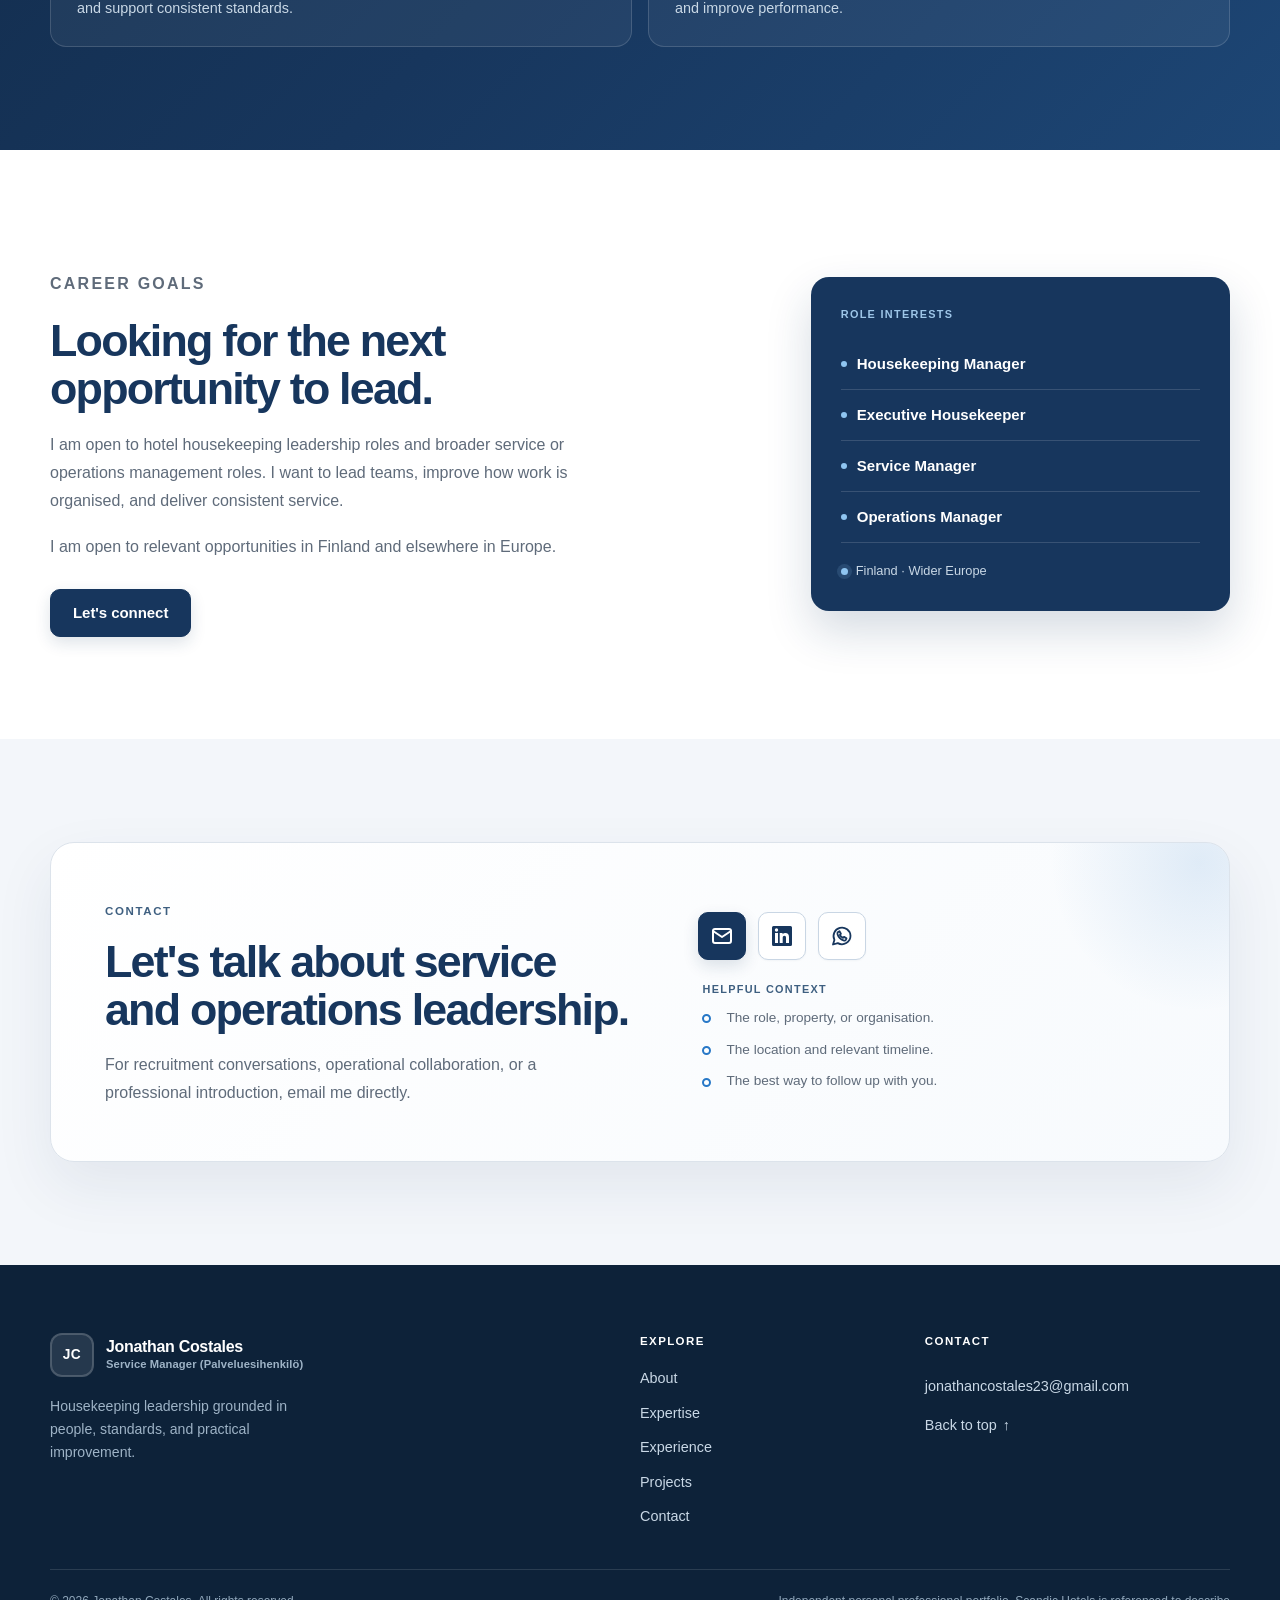
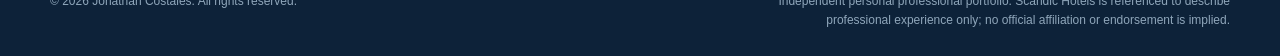
==== commit 08179155: "Add Finnish and Swedish portfolio versions" ====
--- a/index.html
+++ b/index.html
@@ -1,582 +1,594 @@
-<!DOCTYPE html>
-<html lang="en">
-<head>
-    <meta charset="UTF-8">
-    <meta name="viewport" content="width=device-width, initial-scale=1.0">
-    <meta name="theme-color" content="#17365D">
-    <title>Jonathan Costales | Service Manager (Palveluesihenkilö)</title>
-    <meta name="description" content="Jonathan Costales is a Service Manager with six years in Finnish hospitality, leading hotel housekeeping teams and improving daily operations, service quality, and team workflows.">
-    <meta name="keywords" content="Service Manager (Palveluesihenkilö), Executive Housekeeper, Housekeeping Management, Hotel Operations, Hospitality Management, Team Leadership, Finland Hospitality, European Hospitality Careers">
-    <meta name="author" content="Jonathan Costales">
-    <meta name="robots" content="index, follow">
-
-    <meta property="og:type" content="profile">
-    <meta property="og:title" content="Jonathan Costales | Service Manager (Palveluesihenkilö)">
-    <meta property="og:description" content="Jonathan Costales is a Service Manager with six years in Finnish hospitality, leading hotel housekeeping teams and improving daily operations, service quality, and team workflows.">
-    <meta property="og:locale" content="en_GB">
-    <meta name="twitter:card" content="summary">
-    <meta name="twitter:title" content="Jonathan Costales | Service Manager (Palveluesihenkilö)">
-    <meta name="twitter:description" content="Jonathan Costales is a Service Manager with six years in Finnish hospitality, leading hotel housekeeping teams and improving daily operations, service quality, and team workflows.">
-
-    <link rel="icon" href="data:image/svg+xml,%3Csvg xmlns='http://www.w3.org/2000/svg' viewBox='0 0 64 64'%3E%3Crect width='64' height='64' rx='14' fill='%2317365D'/%3E%3Ctext x='32' y='42' text-anchor='middle' font-family='Arial,sans-serif' font-size='25' font-weight='700' fill='white'%3EJC%3C/text%3E%3C/svg%3E">
-    <link rel="stylesheet" href="styles.css">
-    <script src="script.js" defer></script>
-
-    <script type="application/ld+json">
-    {
-        "@context": "https://schema.org",
-        "@type": "Person",
-        "name": "Jonathan Costales",
-        "jobTitle": "Service Manager (Palveluesihenkilö)",
-        "description": "Jonathan Costales is a Service Manager with six years in Finnish hospitality, leading hotel housekeeping teams and improving daily operations, service quality, and team workflows.",
-        "email": "mailto:jonathancostales23@gmail.com",
-        "address": {
-            "@type": "PostalAddress",
-            "addressCountry": "FI"
-        },
-        "knowsAbout": [
-            "Housekeeping management",
-            "Team management",
-            "Process development",
-            "Guest feedback and service recovery",
-            "After-sales operations",
-            "Hotel operations"
-        ]
-    }
-    </script>
-</head>
-<body>
-    <a class="skip-link" href="#main">Skip to main content</a>
-
-    <header class="site-header" id="site-header">
-        <div class="container header-inner">
-            <a class="brand" href="#home">
-                <span class="brand-mark" aria-hidden="true">JC</span>
-                <span class="brand-copy">
-                    <strong>Jonathan Costales</strong>
-                    <span>Service Manager</span>
-                </span>
-            </a>
-
-            <button class="nav-toggle" id="nav-toggle" type="button" aria-expanded="false" aria-controls="primary-navigation" aria-label="Open navigation">
-                <span class="nav-toggle-bars" aria-hidden="true">
-                    <span></span>
-                    <span></span>
-                    <span></span>
-                </span>
-            </button>
-
-            <nav class="primary-nav" id="primary-navigation" aria-label="Primary navigation">
-                <ul class="nav-list">
-                    <li><a class="nav-link" href="#home" aria-current="location">Home</a></li>
-                    <li><a class="nav-link" href="#about">About</a></li>
-                    <li><a class="nav-link" href="#expertise">Expertise</a></li>
-                    <li><a class="nav-link" href="#experience">Experience</a></li>
-                    <li><a class="nav-link" href="#projects">Projects</a></li>
-                    <li><a class="nav-link nav-contact" href="#contact">Contact</a></li>
-                </ul>
-            </nav>
-        </div>
-    </header>
-
-    <main id="main">
-        <section class="hero" id="home" aria-labelledby="hero-title">
-            <div class="hero-backdrop" aria-hidden="true"></div>
-            <div class="container hero-grid">
-                <div class="hero-content">
-                    <p class="eyebrow"><span class="status-dot" aria-hidden="true"></span> Hospitality leadership · Finland</p>
-                    <h1 id="hero-title">
-                        <span class="hero-name">Jonathan Costales</span>
-                        <span class="hero-role">Service Manager <span class="hero-role-translation" lang="fi">(Palveluesihenkilö)</span></span>
-                        <span class="hero-title-accent">Team leadership. Operational excellence.</span>
-                    </h1>
-                    <p class="hero-lead">I lead a hotel housekeeping team, overseeing daily operations, service quality, and room readiness. With six years in Finnish hospitality, I coordinate priorities and service standards with both N-Clean Oy and Scandic hotel management.</p>
-                    <div class="hero-actions">
-                        <a class="button button-primary" href="#contact">Contact me</a>
-                        <a class="button button-secondary" href="#experience">Explore my experience</a>
-                    </div>
-                    <ul class="hero-facts" aria-label="Professional highlights">
-                        <li>
-                            <strong>6 years</strong>
-                            <span>Hospitality experience in Finland</span>
-                        </li>
-                        <li>
-                            <strong>Housekeeping</strong>
-                            <span>Operational management</span>
-                        </li>
-                        <li>
-                            <strong>Team leadership</strong>
-                            <span>Coordination and accountability</span>
-                        </li>
-                        <li>
-                            <strong>Process development</strong>
-                            <span>Practical improvement</span>
-                        </li>
-                    </ul>
-                </div>
-
-                <img class="hero-portrait" src="portfolio-portrait.png" alt="Jonathan Costales wearing a navy blazer in a hotel lobby" width="1371" height="1148" fetchpriority="high">
-            </div>
-        </section>
-
-        <section class="section section-soft" id="about" aria-labelledby="about-title">
-            <div class="container">
-                <header class="section-heading">
-                    <p class="eyebrow">About</p>
-                    <h2 id="about-title">Practical leadership, grounded in hotel operations.</h2>
-                    <p class="section-lead">I want my team to know they can come to me, count on my support, and enjoy working together, even on busy days.</p>
-                </header>
-
-                <div class="about-grid">
-                    <div class="about-copy">
-                        <p>I set clear priorities for the housekeeping team and adapt the plan when hotel demand or staff availability changes. I use quality checks and guest feedback to spot recurring issues, then work with the team to improve how we handle them.</p>
-                        <p>I work to create a positive, lively environment where people feel comfortable asking for help or raising a concern. When I take care of the team and give them the support they need, they can take pride in their work and give guests better service.</p>
-                        <p>My work connected to Scandic Hotels in Finland has given me a close view of hotel housekeeping in a demanding operating environment. I am interested in continuing that work in leadership roles where quality, teamwork, and continuous improvement are treated as part of the daily routine.</p>
-
-                        <div class="about-signature">
-                            <span class="signature-label">Professional focus</span>
-                            <p>Building calm, organised housekeeping operations that support both the guest and the team behind the service.</p>
-                        </div>
-                    </div>
-
-                    <div class="principle-stack" aria-label="Professional principles">
-                        <article class="principle-card">
-                            <span class="principle-number" aria-hidden="true">01</span>
-                            <div>
-                                <h3>People First</h3>
-                                <p>Clear communication, organised responsibilities, and a team that understands its objectives.</p>
-                            </div>
-                        </article>
-                        <article class="principle-card">
-                            <span class="principle-number" aria-hidden="true">02</span>
-                            <div>
-                                <h3>Quality Always</h3>
-                                <p>Consistent cleanliness, room readiness, and attention to detail in every guest-facing space.</p>
-                            </div>
-                        </article>
-                        <article class="principle-card">
-                            <span class="principle-number" aria-hidden="true">03</span>
-                            <div>
-                                <h3>Continuous Improvement</h3>
-                                <p>Practical changes to workflows that reduce avoidable friction and support repeatable standards.</p>
-                            </div>
-                        </article>
-                    </div>
-                </div>
-            </div>
-        </section>
-
-        <section class="section" id="expertise" aria-labelledby="expertise-title">
-            <div class="container">
-                <header class="section-heading">
-                    <p class="eyebrow">Core expertise</p>
-                    <h2 id="expertise-title">The capabilities behind a well-run housekeeping operation.</h2>
-                    <p class="section-lead">A practical mix of people leadership, operational control, service follow-up, and process improvement.</p>
-                </header>
-
-                <div class="expertise-grid">
-                    <article class="expertise-card">
-                        <div class="icon-box" aria-hidden="true">
-                            <svg viewBox="0 0 24 24" width="24" height="24" fill="none" stroke="currentColor" stroke-width="1.7" stroke-linecap="round" stroke-linejoin="round">
-                                <path d="M16 21v-2a4 4 0 0 0-4-4H6a4 4 0 0 0-4 4v2"></path>
-                                <circle cx="9" cy="7" r="4"></circle>
-                                <path d="M22 21v-2a4 4 0 0 0-3-3.87"></path>
-                                <path d="M16 3.13a4 4 0 0 1 0 7.75"></path>
-                            </svg>
-                        </div>
-                        <h3>Team Management</h3>
-                        <p>Coordinating teams, supporting effective communication, promoting accountability, and organising daily work so priorities are clear.</p>
-                    </article>
-
-                    <article class="expertise-card">
-                        <div class="icon-box" aria-hidden="true">
-                            <svg viewBox="0 0 24 24" width="24" height="24" fill="none" stroke="currentColor" stroke-width="1.7" stroke-linecap="round" stroke-linejoin="round">
-                                <path d="M3 21h18"></path>
-                                <path d="M5 21V7l7-4 7 4v14"></path>
-                                <path d="M9 21v-5h6v5"></path>
-                                <path d="M9 9h.01M15 9h.01M9 12h.01M15 12h.01"></path>
-                            </svg>
-                        </div>
-                        <h3>Housekeeping Management</h3>
-                        <p>Overseeing housekeeping activities, maintaining room cleanliness standards, supporting quality control, and coordinating operational priorities.</p>
-                    </article>
-
-                    <article class="expertise-card">
-                        <div class="icon-box" aria-hidden="true">
-                            <svg viewBox="0 0 24 24" width="24" height="24" fill="none" stroke="currentColor" stroke-width="1.7" stroke-linecap="round" stroke-linejoin="round">
-                                <path d="M21 15a4 4 0 0 1-4 4H8l-5 3V7a4 4 0 0 1 4-4h10a4 4 0 0 1 4 4z"></path>
-                                <path d="M8 9h8M8 13h5"></path>
-                            </svg>
-                        </div>
-                        <h3>Guest Feedback &amp; Service Recovery</h3>
-                        <p>I work with team members on the floor to follow up on guest concerns. Depending on the situation, I handle the concern directly or coach the team member through it. I use guest feedback to spot recurring housekeeping issues.</p>
-                    </article>
-
-                    <article class="expertise-card">
-                        <div class="icon-box" aria-hidden="true">
-                            <svg viewBox="0 0 24 24" width="24" height="24" fill="none" stroke="currentColor" stroke-width="1.7" stroke-linecap="round" stroke-linejoin="round">
-                                <path d="M3 3v18h18"></path>
-                                <path d="M7 16l4-5 3 3 5-7"></path>
-                                <path d="M15 7h4v4"></path>
-                            </svg>
-                        </div>
-                        <h3>Process Development</h3>
-                        <p>Reviewing existing workflows, identifying improvement opportunities, and implementing practical procedures that support consistency and efficiency.</p>
-                    </article>
-                </div>
-
-                <div class="competency-strip">
-                    <div>
-                        <p class="aside-label">Additional areas of focus</p>
-                        <h3>Supporting competencies</h3>
-                    </div>
-                    <ul class="tag-list" aria-label="Supporting competencies">
-                        <li>Quality assurance</li>
-                        <li>Operational planning</li>
-                        <li>Employee coaching</li>
-                        <li>Cross-department communication</li>
-                        <li>Service recovery</li>
-                            <li>After-sales operations</li>
-                        <li>Productivity improvement</li>
-                    </ul>
-                </div>
-            </div>
-        </section>
-
-        <section class="section section-soft" id="experience" aria-labelledby="experience-title">
-            <div class="container">
-                <header class="section-heading">
-                    <p class="eyebrow">Professional experience</p>
-                    <h2 id="experience-title">Six years of housekeeping experience in Finnish hospitality.</h2>
-                    <p class="section-lead">I lead daily hotel housekeeping operations, balancing staffing, room readiness, and service quality.</p>
-                </header>
-
-                <div class="experience-layout">
-                    <article class="experience-card">
-                        <div class="experience-head">
-                            <div>
-                                <p class="card-kicker">Primary experience</p>
-                                <h3>Service Manager (Palveluesihenkilö)</h3>
-                                <p class="experience-organisation">Hospitality operations · Finland</p>
-                            </div>
-                            <span class="duration-badge">6 years</span>
-                        </div>
-
-                        <dl class="experience-meta">
-                            <div>
-                                <dt>Hotel environment</dt>
-                                <dd>Scandic Hotels in Finland</dd>
-                            </div>
-                            <div>
-                                <dt>Location</dt>
-                                <dd>Finland</dd>
-                            </div>
-                            <div>
-                                <dt>Focus</dt>
-                                <dd>Housekeeping operations</dd>
-                            </div>
-                        </dl>
-
-                        <div>
-                            <h4>Improved profitability at Scandic Grand Central</h4>
-                            <p>At Scandic Grand Central, I adjusted staffing to match occupancy and team availability, reorganized the daily workload, and improved how I tracked costs. I also automated some routine processes, giving supervisors more time to take on other tasks. The housekeeping operation improved its profitability.</p>
-                            <h4>Staffing during high occupancy</h4>
-                            <p>When occupancy rose faster than forecast at Marski by Scandic and Scandic Grand Central, I adjusted housekeeping staffing around the team’s availability, including class schedules. When we had staff to spare, I sent support to other hotels.</p>
-                        </div>
-
-                        <div class="experience-body">
-                            <div>
-                                <h4>Responsibilities</h4>
-                                <ul class="check-list">
-                                    <li>Coordinating daily housekeeping activities and room-cleaning priorities.</li>
-                                    <li>Supporting team organisation, communication, and accountability.</li>
-                                    <li>Maintaining cleanliness and room-readiness standards through checks and follow-up.</li>
-                                    <li>Working with hotel departments to support guest requests and operational flow.</li>
-                                    <li>Reviewing routines to identify practical process improvements.</li>
-                                </ul>
-                            </div>
-                            <div>
-                                <h4>Management focus</h4>
-                                <ul class="tag-list" aria-label="Management focus areas">
-                                    <li>Team coordination</li>
-                                    <li>Quality control</li>
-                                    <li>Daily planning</li>
-                                    <li>Service standards</li>
-                                    <li>Process improvement</li>
-                                    <li>Department collaboration</li>
-                                </ul>
-                            </div>
-                        </div>
-                    </article>
-
-                    <aside class="experience-aside" aria-label="Experience summary">
-                        <div class="aside-card">
-                            <p class="aside-label">At a glance</p>
-                            <ul class="stat-list">
-                                <li>
-                                    <span>Experience</span>
-                                    <strong>6 years in Finland</strong>
-                                </li>
-                                <li>
-                                    <span>Core environment</span>
-                                    <strong>Hotel housekeeping</strong>
-                                </li>
-                                <li>
-                                    <span>Leadership scope</span>
-                                    <strong>Team coordination and quality</strong>
-                                </li>
-                            </ul>
-                        </div>
-                        <p class="integrity-note">Independent professional portfolio. Reference to Scandic Hotels describes operational experience and does not imply official affiliation or endorsement.</p>
-                    </aside>
-                </div>
-
-                <article class="experience-card" style="margin-top: 24px;">
-                    <div class="experience-head">
-                        <div>
-                            <p class="card-kicker">E-commerce operations</p>
-                            <h3>Earlier experience in after-sales, repair and warehousing</h3>
-                        </div>
-                    </div>
-                    <ul class="check-list">
-                        <li><strong>Souq.com</strong> · Warehouse Associate / After-Sales Technician</li>
-                        <li><strong>Souq.com</strong> · After-Sales Inspection Team Leader / Software Lead, Repair Center</li>
-                        <li><strong>HelpBit, a Souq.com company</strong> · Repair Center / After-Sales Supervisor</li>
-                        <li><strong>Amazon.ae</strong> · After-Sales / Warehouse Supervisor</li>
-                    </ul>
-                </article>
-            </div>
-        </section>
-
-        <section class="section" id="projects" aria-labelledby="projects-title">
-            <div class="container">
-                <header class="section-heading">
-                    <p class="eyebrow">Featured project</p>
-                    <h2 id="projects-title">Improving housekeeping quality at Marski by Scandic</h2>
-                    <p class="section-lead">How I helped bring the housekeeping guest satisfaction score above its target.</p>
-                </header>
-
-                <article class="project-feature" style="grid-template-columns: minmax(0, 1fr);">
-                    <div class="project-content">
-                        <p class="card-kicker">Marski by Scandic</p>
-                        <h3>A clearer process for daily housekeeping</h3>
-                        <p class="project-summary">In my first management role, I led housekeeping operations at Marski by Scandic.</p>
-
-                        <dl class="project-meta">
-                            <div>
-                                <dt>Hotel</dt>
-                                <dd>Marski by Scandic</dd>
-                            </div>
-                            <div>
-                                <dt>Role</dt>
-                                <dd>Housekeeping management</dd>
-                            </div>
-                            <div>
-                                <dt>Context</dt>
-                                <dd>Guest satisfaction</dd>
-                            </div>
-                        </dl>
-
-                        <div class="project-story">
-                            <div class="story-step">
-                                <span class="story-number" aria-hidden="true">01</span>
-                                <h4>Challenge</h4>
-                                <p>The housekeeping score in our guest satisfaction survey was below target.</p>
-                            </div>
-                            <div class="story-step">
-                                <span class="story-number" aria-hidden="true">02</span>
-                                <h4>Action</h4>
-                                <ul class="check-list check-list-small">
-                                    <li>Added quality checks and used survey feedback to improve bed presentation.</li>
-                                    <li>Coached attendants to greet guests, ask about their stay, and listen for concerns.</li>
-                                    <li>Adjusted staffing, reorganized daily work, improved cost tracking, and automated routine tasks.</li>
-                                </ul>
-                            </div>
-                            <div class="story-step">
-                                <span class="story-number" aria-hidden="true">03</span>
-                                <h4>Outcome</h4>
-                                <p>The housekeeping guest satisfaction score rose above its target.</p>
-                            </div>
-                        </div>
-
-                        <div class="project-themes">
-                            <p class="aside-label">Operational themes</p>
-                            <ul class="tag-list" aria-label="Project operational themes">
-                                <li>Daily operations</li>
-                                <li>Quality assurance</li>
-                                <li>Team coordination</li>
-                                <li>Process improvement</li>
-                                <li>Department collaboration</li>
-                            </ul>
-                        </div>
-                    </div>
-                </article>
-
-                <article class="experience-card" style="margin-top: 24px;">
-                    <p class="card-kicker">Tools I built</p>
-                    <h3>Housekeeping Manpower Forecaster</h3>
-                    <p>I built this tool to estimate daily housekeeping staffing needs from room mix and workload. It compares the required headcount with the number of staff scheduled in Quinyx so I can spot staffing gaps before a shift starts.</p>
-                    <img src="forecaster-staffing-comparison.png" width="1256" height="410" loading="lazy" style="display: block; width: 100%; height: auto; margin-top: 16px;" alt="Weekly staffing chart comparing housekeeping headcount needed with staff scheduled in Quinyx. Monday shows the largest staffing gap.">
-                    <p style="font-size: 0.875rem; color: var(--muted);">Sample data: Monday shows the largest gap between required and scheduled staff.</p>
-                </article>
-
-                <article class="experience-card" style="margin-top: 24px;">
-                    <h3>ChronoPass · Employee Time Clock</h3>
-                    <p>I built ChronoPass so employees can clock in and out at a kiosk. In the admin portal, supervisors can manage the roster, review attendance, correct time entries, and export records.</p>
-                    <img src="chronopass-kiosk-demo.png" width="1600" height="983" loading="lazy" style="display: block; width: 100%; height: auto; margin-top: 16px;" alt="ChronoPass employee time clock kiosk showing a numeric keypad and Clock In and Clock Out controls.">
-                    <p style="font-size: 0.875rem; color: var(--muted);">Illustrative screenshot with an example employee code.</p>
-                </article>
-            </div>
-        </section>
-
-        <section class="section section-dark" id="philosophy" aria-labelledby="philosophy-title">
-            <div class="container">
-                <header class="section-heading">
-                    <p class="eyebrow">Management philosophy</p>
-                    <h2 id="philosophy-title">How I think about housekeeping leadership.</h2>
-                    <p class="section-lead">Four principles that shape the way I approach teams, standards, and daily operations.</p>
-                </header>
-
-                <div class="philosophy-grid">
-                    <article class="philosophy-card">
-                        <span class="philosophy-number" aria-hidden="true">01</span>
-                        <h3>People and Teamwork</h3>
-                        <p>Effective housekeeping depends on clear communication, organised responsibilities, and a team that understands its objectives.</p>
-                    </article>
-                    <article class="philosophy-card">
-                        <span class="philosophy-number" aria-hidden="true">02</span>
-                        <h3>Quality and Consistency</h3>
-                        <p>Cleanliness, room readiness, and attention to detail are essential to the guest experience.</p>
-                    </article>
-                    <article class="philosophy-card">
-                        <span class="philosophy-number" aria-hidden="true">03</span>
-                        <h3>Process and Efficiency</h3>
-                        <p>Well-defined procedures can improve daily workflow, reduce avoidable mistakes, and support consistent standards.</p>
-                    </article>
-                    <article class="philosophy-card">
-                        <span class="philosophy-number" aria-hidden="true">04</span>
-                        <h3>Accountability and Development</h3>
-                        <p>Feedback, practical coaching, and clear expectations help teams identify problems and improve performance.</p>
-                    </article>
-                </div>
-            </div>
-        </section>
-
-        <section class="section" id="goals" aria-labelledby="goals-title">
-            <div class="container goals-grid">
-                <div class="goals-copy">
-                    <p class="eyebrow">Career goals</p>
-                    <h2 id="goals-title">Looking for the next opportunity to lead.</h2>
-                    <p>I am open to hotel housekeeping leadership roles and broader service or operations management roles. I want to lead teams, improve how work is organised, and deliver consistent service.</p>
-                    <p>I am open to relevant opportunities in Finland and elsewhere in Europe.</p>
-                    <a class="button button-primary" href="#contact">Let's connect</a>
-                </div>
-
-                <aside class="goals-card" aria-label="Role interests">
-                    <p class="aside-label">Role interests</p>
-                    <ul class="role-list">
-                        <li>Housekeeping Manager</li>
-                        <li>Executive Housekeeper</li>
-                        <li>Service Manager</li>
-                        <li>Operations Manager</li>
-                    </ul>
-                    <div class="goals-location">
-                        <span class="status-dot status-dot-light" aria-hidden="true"></span>
-                        Finland · Wider Europe
-                    </div>
-                </aside>
-            </div>
-        </section>
-
-        <section class="section section-soft" id="contact" aria-labelledby="contact-title">
-            <div class="container">
-                <div class="contact-panel">
-                    <div class="contact-intro">
-                        <p class="eyebrow">Contact</p>
-                        <h2 id="contact-title">Let's talk about service and operations leadership.</h2>
-                        <p>For recruitment conversations, operational collaboration, or a professional introduction, email me directly.</p>
-                    </div>
-
-                    <div class="contact-actions">
-                        <div class="contact-icon-links">
-                            <a class="button button-primary contact-icon-link" href="mailto:jonathancostales23@gmail.com" aria-label="Email me" title="Email me">
-                                <svg width="24" height="24" viewBox="0 0 24 24" fill="none" stroke="currentColor" stroke-width="2" stroke-linecap="round" stroke-linejoin="round" aria-hidden="true" focusable="false">
-                                    <rect x="3" y="5" width="18" height="14" rx="2"></rect>
-                                    <path d="m3 7 9 6 9-6"></path>
-                                </svg>
-                            </a>
-                            <a class="button button-secondary contact-icon-link" href="https://www.linkedin.com/in/jonathan-costales-088277143/" target="_blank" rel="noopener noreferrer" aria-label="LinkedIn profile (opens in a new tab)" title="LinkedIn">
-                                <svg width="24" height="24" viewBox="0 0 24 24" fill="currentColor" aria-hidden="true" focusable="false">
-                                    <path d="M20.5 2h-17A1.5 1.5 0 0 0 2 3.5v17A1.5 1.5 0 0 0 3.5 22h17a1.5 1.5 0 0 0 1.5-1.5v-17A1.5 1.5 0 0 0 20.5 2ZM8 19H5V9h3v10ZM6.5 7.7a1.7 1.7 0 1 1 0-3.4 1.7 1.7 0 0 1 0 3.4ZM19 19h-3v-5.2c0-1.3-.5-2-1.5-2-1.2 0-1.8.8-1.8 2V19h-3V9h2.9v1.3A3.3 3.3 0 0 1 15.5 9c2.2 0 3.5 1.4 3.5 4v6Z"></path>
-                                </svg>
-                            </a>
-                            <a class="button button-secondary contact-icon-link" href="https://wa.me/358456675100" target="_blank" rel="noopener noreferrer" aria-label="Message me on WhatsApp (opens in a new tab)" title="WhatsApp">
-                                <svg width="24" height="24" viewBox="0 0 24 24" fill="none" stroke="currentColor" stroke-width="1.8" stroke-linecap="round" stroke-linejoin="round" aria-hidden="true" focusable="false">
-                                    <path d="M20.5 11.7a8.5 8.5 0 0 1-12.7 7.4L3 20.5l1.4-4.6a8.5 8.5 0 1 1 16.1-4.2Z"></path>
-                                    <path d="m8 8 1.5-.7 1.4 2.5-1 1c.6 1.4 1.7 2.5 3.1 3.1l1-1 2.5 1.4-.7 1.5c-.4.8-1.4.9-2.3.6-2.8-.9-5-3.1-5.9-5.9-.3-.9-.4-2 .4-2.5Z"></path>
-                                </svg>
-                            </a>
-                        </div>
-
-                        <div class="contact-guidance">
-                            <p class="aside-label">Helpful context</p>
-                            <ul class="check-list check-list-small">
-                                <li>The role, property, or organisation.</li>
-                                <li>The location and relevant timeline.</li>
-                                <li>The best way to follow up with you.</li>
-                            </ul>
-                        </div>
-                    </div>
-                </div>
-            </div>
-        </section>
-    </main>
-
-    <footer class="site-footer">
-        <div class="container">
-            <div class="footer-grid">
-                <div class="footer-brand">
-                    <a class="brand brand-footer" href="#home">
-                        <span class="brand-mark" aria-hidden="true">JC</span>
-                        <span class="brand-copy">
-                            <strong>Jonathan Costales</strong>
-                            <span>Service Manager (Palveluesihenkilö)</span>
-                        </span>
-                    </a>
-                    <p>Housekeeping leadership grounded in people, standards, and practical improvement.</p>
-                </div>
-
-                <nav class="footer-nav" aria-label="Footer navigation">
-                    <h2 class="footer-heading">Explore</h2>
-                    <ul>
-                        <li><a href="#about">About</a></li>
-                        <li><a href="#expertise">Expertise</a></li>
-                        <li><a href="#experience">Experience</a></li>
-                        <li><a href="#projects">Projects</a></li>
-                        <li><a href="#contact">Contact</a></li>
-                    </ul>
-                </nav>
-
-                <div class="footer-contact">
-                    <h2 class="footer-heading">Contact</h2>
-                    <a href="mailto:jonathancostales23@gmail.com">jonathancostales23@gmail.com</a>
-                    <a class="footer-top-link" href="#home">Back to top <span aria-hidden="true">↑</span></a>
-                </div>
-            </div>
-
-            <div class="footer-bottom">
-                <p>&copy; <span id="year">2026</span> Jonathan Costales. All rights reserved.</p>
-                <p>Independent personal professional portfolio. Scandic Hotels is referenced to describe professional experience only; no official affiliation or endorsement is implied.</p>
-            </div>
-        </div>
-    </footer>
-
-    <button class="back-to-top" id="back-to-top" type="button">
-        <span class="visually-hidden">Back to top</span>
-        <svg viewBox="0 0 24 24" width="20" height="20" fill="none" stroke="currentColor" stroke-width="2" stroke-linecap="round" stroke-linejoin="round" aria-hidden="true">
-            <path d="M12 19V5"></path>
-            <path d="m5 12 7-7 7 7"></path>
-        </svg>
-    </button>
-</body>
-</html>
+<!DOCTYPE html>
+<html lang="en">
+<head>
+    <meta charset="UTF-8">
+    <meta name="viewport" content="width=device-width, initial-scale=1.0">
+    <meta name="theme-color" content="#17365D">
+    <title>Jonathan Costales | Service Manager (Palveluesihenkilö)</title>
+    <meta name="description" content="Jonathan Costales is a Service Manager with six years in Finnish hospitality, leading hotel housekeeping teams and improving daily operations, service quality, and team workflows.">
+    <meta name="keywords" content="Service Manager (Palveluesihenkilö), Executive Housekeeper, Housekeeping Management, Hotel Operations, Hospitality Management, Team Leadership, Finland Hospitality, European Hospitality Careers">
+    <meta name="author" content="Jonathan Costales">
+    <meta name="robots" content="index, follow">
+
+    <meta property="og:type" content="profile">
+    <meta property="og:title" content="Jonathan Costales | Service Manager (Palveluesihenkilö)">
+    <meta property="og:description" content="Jonathan Costales is a Service Manager with six years in Finnish hospitality, leading hotel housekeeping teams and improving daily operations, service quality, and team workflows.">
+    <meta property="og:locale" content="en_GB">
+    <meta name="twitter:card" content="summary">
+    <meta name="twitter:title" content="Jonathan Costales | Service Manager (Palveluesihenkilö)">
+    <meta name="twitter:description" content="Jonathan Costales is a Service Manager with six years in Finnish hospitality, leading hotel housekeeping teams and improving daily operations, service quality, and team workflows.">
+
+    <link rel="icon" href="data:image/svg+xml,%3Csvg xmlns='http://www.w3.org/2000/svg' viewBox='0 0 64 64'%3E%3Crect width='64' height='64' rx='14' fill='%2317365D'/%3E%3Ctext x='32' y='42' text-anchor='middle' font-family='Arial,sans-serif' font-size='25' font-weight='700' fill='white'%3EJC%3C/text%3E%3C/svg%3E">
+    <link rel="stylesheet" href="styles.css">
+    <script src="script.js" defer></script>
+
+    <script type="application/ld+json">
+    {
+        "@context": "https://schema.org",
+        "@type": "Person",
+        "name": "Jonathan Costales",
+        "jobTitle": "Service Manager (Palveluesihenkilö)",
+        "description": "Jonathan Costales is a Service Manager with six years in Finnish hospitality, leading hotel housekeeping teams and improving daily operations, service quality, and team workflows.",
+        "email": "mailto:jonathancostales23@gmail.com",
+        "address": {
+            "@type": "PostalAddress",
+            "addressCountry": "FI"
+        },
+        "knowsAbout": [
+            "Housekeeping management",
+            "Team management",
+            "Process development",
+            "Guest feedback and service recovery",
+            "After-sales operations",
+            "Hotel operations"
+        ]
+    }
+    </script>
+    <link rel="alternate" hreflang="en" href="https://jcportfolio.jonathancostales23.workers.dev/">
+    <link rel="alternate" hreflang="fi" href="https://jcportfolio.jonathancostales23.workers.dev/index.fi.html">
+    <link rel="alternate" hreflang="sv" href="https://jcportfolio.jonathancostales23.workers.dev/index.sv.html">
+</head>
+<body>
+    <a class="skip-link" href="#main">Skip to main content</a>
+
+    <header class="site-header" id="site-header">
+        <div class="container header-inner">
+            <a class="brand" href="#home">
+                <span class="brand-mark" aria-hidden="true">JC</span>
+                <span class="brand-copy">
+                    <strong>Jonathan Costales</strong>
+                    <span>Service Manager</span>
+                </span>
+            </a>
+
+            <button class="nav-toggle" id="nav-toggle" data-close-label="Close navigation" type="button" aria-expanded="false" aria-controls="primary-navigation" aria-label="Open navigation">
+                <span class="nav-toggle-bars" aria-hidden="true">
+                    <span></span>
+                    <span></span>
+                    <span></span>
+                </span>
+            </button>
+
+            <nav class="primary-nav" id="primary-navigation" aria-label="Primary navigation">
+                <ul class="nav-list">
+                    <li><a class="nav-link" href="#home" aria-current="location">Home</a></li>
+                    <li><a class="nav-link" href="#about">About</a></li>
+                    <li><a class="nav-link" href="#expertise">Expertise</a></li>
+                    <li><a class="nav-link" href="#experience">Experience</a></li>
+                    <li><a class="nav-link" href="#projects">Projects</a></li>
+                    <li><a class="nav-link nav-contact" href="#contact">Contact</a></li>
+                </ul>
+            </nav>
+
+            <details class="language-picker">
+                <summary aria-label="Language: English">EN</summary>
+                <div class="language-options">
+                        <a href="index.html" hreflang="en" lang="en" aria-current="page">English</a>
+                        <a href="index.fi.html" hreflang="fi" lang="fi">Suomi</a>
+                        <a href="index.sv.html" hreflang="sv" lang="sv">Svenska</a>
+                </div>
+            </details>
+        </div>
+    </header>
+
+    <main id="main">
+        <section class="hero" id="home" aria-labelledby="hero-title">
+            <div class="hero-backdrop" aria-hidden="true"></div>
+            <div class="container hero-grid">
+                <div class="hero-content">
+                    <p class="eyebrow"><span class="status-dot" aria-hidden="true"></span> Hospitality leadership · Finland</p>
+                    <h1 id="hero-title">
+                        <span class="hero-name">Jonathan Costales</span>
+                        <span class="hero-role">Service Manager <span class="hero-role-translation" lang="fi">(Palveluesihenkilö)</span></span>
+                        <span class="hero-title-accent">Team leadership. Operational excellence.</span>
+                    </h1>
+                    <p class="hero-lead">I lead a hotel housekeeping team, overseeing daily operations, service quality, and room readiness. With six years in Finnish hospitality, I coordinate priorities and service standards with both N-Clean Oy and Scandic hotel management.</p>
+                    <div class="hero-actions">
+                        <a class="button button-primary" href="#contact">Contact me</a>
+                        <a class="button button-secondary" href="#experience">Explore my experience</a>
+                    </div>
+                    <ul class="hero-facts" aria-label="Professional highlights">
+                        <li>
+                            <strong>6 years</strong>
+                            <span>Hospitality experience in Finland</span>
+                        </li>
+                        <li>
+                            <strong>Housekeeping</strong>
+                            <span>Operational management</span>
+                        </li>
+                        <li>
+                            <strong>Team leadership</strong>
+                            <span>Coordination and accountability</span>
+                        </li>
+                        <li>
+                            <strong>Process development</strong>
+                            <span>Practical improvement</span>
+                        </li>
+                    </ul>
+                </div>
+
+                <img class="hero-portrait" src="portfolio-portrait.png" alt="Jonathan Costales wearing a navy blazer in a hotel lobby" width="1371" height="1148" fetchpriority="high">
+            </div>
+        </section>
+
+        <section class="section section-soft" id="about" aria-labelledby="about-title">
+            <div class="container">
+                <header class="section-heading">
+                    <p class="eyebrow">About</p>
+                    <h2 id="about-title">Practical leadership, grounded in hotel operations.</h2>
+                    <p class="section-lead">I want my team to know they can come to me, count on my support, and enjoy working together, even on busy days.</p>
+                </header>
+
+                <div class="about-grid">
+                    <div class="about-copy">
+                        <p>I set clear priorities for the housekeeping team and adapt the plan when hotel demand or staff availability changes. I use quality checks and guest feedback to spot recurring issues, then work with the team to improve how we handle them.</p>
+                        <p>I work to create a positive, lively environment where people feel comfortable asking for help or raising a concern. When I take care of the team and give them the support they need, they can take pride in their work and give guests better service.</p>
+                        <p>My work connected to Scandic Hotels in Finland has given me a close view of hotel housekeeping in a demanding operating environment. I am interested in continuing that work in leadership roles where quality, teamwork, and continuous improvement are treated as part of the daily routine.</p>
+
+                        <div class="about-signature">
+                            <span class="signature-label">Professional focus</span>
+                            <p>Building calm, organised housekeeping operations that support both the guest and the team behind the service.</p>
+                        </div>
+                    </div>
+
+                    <div class="principle-stack" aria-label="Professional principles">
+                        <article class="principle-card">
+                            <span class="principle-number" aria-hidden="true">01</span>
+                            <div>
+                                <h3>People First</h3>
+                                <p>Clear communication, organised responsibilities, and a team that understands its objectives.</p>
+                            </div>
+                        </article>
+                        <article class="principle-card">
+                            <span class="principle-number" aria-hidden="true">02</span>
+                            <div>
+                                <h3>Quality Always</h3>
+                                <p>Consistent cleanliness, room readiness, and attention to detail in every guest-facing space.</p>
+                            </div>
+                        </article>
+                        <article class="principle-card">
+                            <span class="principle-number" aria-hidden="true">03</span>
+                            <div>
+                                <h3>Continuous Improvement</h3>
+                                <p>Practical changes to workflows that reduce avoidable friction and support repeatable standards.</p>
+                            </div>
+                        </article>
+                    </div>
+                </div>
+            </div>
+        </section>
+
+        <section class="section" id="expertise" aria-labelledby="expertise-title">
+            <div class="container">
+                <header class="section-heading">
+                    <p class="eyebrow">Core expertise</p>
+                    <h2 id="expertise-title">The capabilities behind a well-run housekeeping operation.</h2>
+                    <p class="section-lead">A practical mix of people leadership, operational control, service follow-up, and process improvement.</p>
+                </header>
+
+                <div class="expertise-grid">
+                    <article class="expertise-card">
+                        <div class="icon-box" aria-hidden="true">
+                            <svg viewBox="0 0 24 24" width="24" height="24" fill="none" stroke="currentColor" stroke-width="1.7" stroke-linecap="round" stroke-linejoin="round">
+                                <path d="M16 21v-2a4 4 0 0 0-4-4H6a4 4 0 0 0-4 4v2"></path>
+                                <circle cx="9" cy="7" r="4"></circle>
+                                <path d="M22 21v-2a4 4 0 0 0-3-3.87"></path>
+                                <path d="M16 3.13a4 4 0 0 1 0 7.75"></path>
+                            </svg>
+                        </div>
+                        <h3>Team Management</h3>
+                        <p>Coordinating teams, supporting effective communication, promoting accountability, and organising daily work so priorities are clear.</p>
+                    </article>
+
+                    <article class="expertise-card">
+                        <div class="icon-box" aria-hidden="true">
+                            <svg viewBox="0 0 24 24" width="24" height="24" fill="none" stroke="currentColor" stroke-width="1.7" stroke-linecap="round" stroke-linejoin="round">
+                                <path d="M3 21h18"></path>
+                                <path d="M5 21V7l7-4 7 4v14"></path>
+                                <path d="M9 21v-5h6v5"></path>
+                                <path d="M9 9h.01M15 9h.01M9 12h.01M15 12h.01"></path>
+                            </svg>
+                        </div>
+                        <h3>Housekeeping Management</h3>
+                        <p>Overseeing housekeeping activities, maintaining room cleanliness standards, supporting quality control, and coordinating operational priorities.</p>
+                    </article>
+
+                    <article class="expertise-card">
+                        <div class="icon-box" aria-hidden="true">
+                            <svg viewBox="0 0 24 24" width="24" height="24" fill="none" stroke="currentColor" stroke-width="1.7" stroke-linecap="round" stroke-linejoin="round">
+                                <path d="M21 15a4 4 0 0 1-4 4H8l-5 3V7a4 4 0 0 1 4-4h10a4 4 0 0 1 4 4z"></path>
+                                <path d="M8 9h8M8 13h5"></path>
+                            </svg>
+                        </div>
+                        <h3>Guest Feedback &amp; Service Recovery</h3>
+                        <p>I work with team members on the floor to follow up on guest concerns. Depending on the situation, I handle the concern directly or coach the team member through it. I use guest feedback to spot recurring housekeeping issues.</p>
+                    </article>
+
+                    <article class="expertise-card">
+                        <div class="icon-box" aria-hidden="true">
+                            <svg viewBox="0 0 24 24" width="24" height="24" fill="none" stroke="currentColor" stroke-width="1.7" stroke-linecap="round" stroke-linejoin="round">
+                                <path d="M3 3v18h18"></path>
+                                <path d="M7 16l4-5 3 3 5-7"></path>
+                                <path d="M15 7h4v4"></path>
+                            </svg>
+                        </div>
+                        <h3>Process Development</h3>
+                        <p>Reviewing existing workflows, identifying improvement opportunities, and implementing practical procedures that support consistency and efficiency.</p>
+                    </article>
+                </div>
+
+                <div class="competency-strip">
+                    <div>
+                        <p class="aside-label">Additional areas of focus</p>
+                        <h3>Supporting competencies</h3>
+                    </div>
+                    <ul class="tag-list" aria-label="Supporting competencies">
+                        <li>Quality assurance</li>
+                        <li>Operational planning</li>
+                        <li>Employee coaching</li>
+                        <li>Cross-department communication</li>
+                        <li>Service recovery</li>
+                            <li>After-sales operations</li>
+                        <li>Productivity improvement</li>
+                    </ul>
+                </div>
+            </div>
+        </section>
+
+        <section class="section section-soft" id="experience" aria-labelledby="experience-title">
+            <div class="container">
+                <header class="section-heading">
+                    <p class="eyebrow">Professional experience</p>
+                    <h2 id="experience-title">Six years of housekeeping experience in Finnish hospitality.</h2>
+                    <p class="section-lead">I lead daily hotel housekeeping operations, balancing staffing, room readiness, and service quality.</p>
+                </header>
+
+                <div class="experience-layout">
+                    <article class="experience-card">
+                        <div class="experience-head">
+                            <div>
+                                <p class="card-kicker">Primary experience</p>
+                                <h3>Service Manager (Palveluesihenkilö)</h3>
+                                <p class="experience-organisation">Hospitality operations · Finland</p>
+                            </div>
+                            <span class="duration-badge">6 years</span>
+                        </div>
+
+                        <dl class="experience-meta">
+                            <div>
+                                <dt>Hotel environment</dt>
+                                <dd>Scandic Hotels in Finland</dd>
+                            </div>
+                            <div>
+                                <dt>Location</dt>
+                                <dd>Finland</dd>
+                            </div>
+                            <div>
+                                <dt>Focus</dt>
+                                <dd>Housekeeping operations</dd>
+                            </div>
+                        </dl>
+
+                        <div>
+                            <h4>Improved profitability at Scandic Grand Central</h4>
+                            <p>At Scandic Grand Central, I adjusted staffing to match occupancy and team availability, reorganized the daily workload, and improved how I tracked costs. I also automated some routine processes, giving supervisors more time to take on other tasks. The housekeeping operation improved its profitability.</p>
+                            <h4>Staffing during high occupancy</h4>
+                            <p>When occupancy rose faster than forecast at Marski by Scandic and Scandic Grand Central, I adjusted housekeeping staffing around the team’s availability, including class schedules. When we had staff to spare, I sent support to other hotels.</p>
+                        </div>
+
+                        <div class="experience-body">
+                            <div>
+                                <h4>Responsibilities</h4>
+                                <ul class="check-list">
+                                    <li>Coordinating daily housekeeping activities and room-cleaning priorities.</li>
+                                    <li>Supporting team organisation, communication, and accountability.</li>
+                                    <li>Maintaining cleanliness and room-readiness standards through checks and follow-up.</li>
+                                    <li>Working with hotel departments to support guest requests and operational flow.</li>
+                                    <li>Reviewing routines to identify practical process improvements.</li>
+                                </ul>
+                            </div>
+                            <div>
+                                <h4>Management focus</h4>
+                                <ul class="tag-list" aria-label="Management focus areas">
+                                    <li>Team coordination</li>
+                                    <li>Quality control</li>
+                                    <li>Daily planning</li>
+                                    <li>Service standards</li>
+                                    <li>Process improvement</li>
+                                    <li>Department collaboration</li>
+                                </ul>
+                            </div>
+                        </div>
+                    </article>
+
+                    <aside class="experience-aside" aria-label="Experience summary">
+                        <div class="aside-card">
+                            <p class="aside-label">At a glance</p>
+                            <ul class="stat-list">
+                                <li>
+                                    <span>Experience</span>
+                                    <strong>6 years in Finland</strong>
+                                </li>
+                                <li>
+                                    <span>Core environment</span>
+                                    <strong>Hotel housekeeping</strong>
+                                </li>
+                                <li>
+                                    <span>Leadership scope</span>
+                                    <strong>Team coordination and quality</strong>
+                                </li>
+                            </ul>
+                        </div>
+                        <p class="integrity-note">Independent professional portfolio. Reference to Scandic Hotels describes operational experience and does not imply official affiliation or endorsement.</p>
+                    </aside>
+                </div>
+
+                <article class="experience-card" style="margin-top: 24px;">
+                    <div class="experience-head">
+                        <div>
+                            <p class="card-kicker">E-commerce operations</p>
+                            <h3>Earlier experience in after-sales, repair and warehousing</h3>
+                        </div>
+                    </div>
+                    <ul class="check-list">
+                        <li><strong>Souq.com</strong> · Warehouse Associate / After-Sales Technician</li>
+                        <li><strong>Souq.com</strong> · After-Sales Inspection Team Leader / Software Lead, Repair Center</li>
+                        <li><strong>HelpBit, a Souq.com company</strong> · Repair Center / After-Sales Supervisor</li>
+                        <li><strong>Amazon.ae</strong> · After-Sales / Warehouse Supervisor</li>
+                    </ul>
+                </article>
+            </div>
+        </section>
+
+        <section class="section" id="projects" aria-labelledby="projects-title">
+            <div class="container">
+                <header class="section-heading">
+                    <p class="eyebrow">Featured project</p>
+                    <h2 id="projects-title">Improving housekeeping quality at Marski by Scandic</h2>
+                    <p class="section-lead">How I helped bring the housekeeping guest satisfaction score above its target.</p>
+                </header>
+
+                <article class="project-feature" style="grid-template-columns: minmax(0, 1fr);">
+                    <div class="project-content">
+                        <p class="card-kicker">Marski by Scandic</p>
+                        <h3>A clearer process for daily housekeeping</h3>
+                        <p class="project-summary">In my first management role, I led housekeeping operations at Marski by Scandic.</p>
+
+                        <dl class="project-meta">
+                            <div>
+                                <dt>Hotel</dt>
+                                <dd>Marski by Scandic</dd>
+                            </div>
+                            <div>
+                                <dt>Role</dt>
+                                <dd>Housekeeping management</dd>
+                            </div>
+                            <div>
+                                <dt>Context</dt>
+                                <dd>Guest satisfaction</dd>
+                            </div>
+                        </dl>
+
+                        <div class="project-story">
+                            <div class="story-step">
+                                <span class="story-number" aria-hidden="true">01</span>
+                                <h4>Challenge</h4>
+                                <p>The housekeeping score in our guest satisfaction survey was below target.</p>
+                            </div>
+                            <div class="story-step">
+                                <span class="story-number" aria-hidden="true">02</span>
+                                <h4>Action</h4>
+                                <ul class="check-list check-list-small">
+                                    <li>Added quality checks and used survey feedback to improve bed presentation.</li>
+                                    <li>Coached attendants to greet guests, ask about their stay, and listen for concerns.</li>
+                                    <li>Adjusted staffing, reorganized daily work, improved cost tracking, and automated routine tasks.</li>
+                                </ul>
+                            </div>
+                            <div class="story-step">
+                                <span class="story-number" aria-hidden="true">03</span>
+                                <h4>Outcome</h4>
+                                <p>The housekeeping guest satisfaction score rose above its target.</p>
+                            </div>
+                        </div>
+
+                        <div class="project-themes">
+                            <p class="aside-label">Operational themes</p>
+                            <ul class="tag-list" aria-label="Project operational themes">
+                                <li>Daily operations</li>
+                                <li>Quality assurance</li>
+                                <li>Team coordination</li>
+                                <li>Process improvement</li>
+                                <li>Department collaboration</li>
+                            </ul>
+                        </div>
+                    </div>
+                </article>
+
+                <article class="experience-card" style="margin-top: 24px;">
+                    <p class="card-kicker">Tools I built</p>
+                    <h3>Housekeeping Manpower Forecaster</h3>
+                    <p>I built this tool to estimate daily housekeeping staffing needs from room mix and workload. It compares the required headcount with the number of staff scheduled in Quinyx so I can spot staffing gaps before a shift starts.</p>
+                    <img src="forecaster-staffing-comparison.png" width="1256" height="410" loading="lazy" style="display: block; width: 100%; height: auto; margin-top: 16px;" alt="Weekly staffing chart comparing housekeeping headcount needed with staff scheduled in Quinyx. Monday shows the largest staffing gap.">
+                    <p style="font-size: 0.875rem; color: var(--muted);">Sample data: Monday shows the largest gap between required and scheduled staff.</p>
+                </article>
+
+                <article class="experience-card" style="margin-top: 24px;">
+                    <h3>ChronoPass · Employee Time Clock</h3>
+                    <p>I built ChronoPass so employees can clock in and out at a kiosk. In the admin portal, supervisors can manage the roster, review attendance, correct time entries, and export records.</p>
+                    <img src="chronopass-kiosk-demo.png" width="1600" height="983" loading="lazy" style="display: block; width: 100%; height: auto; margin-top: 16px;" alt="ChronoPass employee time clock kiosk showing a numeric keypad and Clock In and Clock Out controls.">
+                    <p style="font-size: 0.875rem; color: var(--muted);">Illustrative screenshot with an example employee code.</p>
+                </article>
+            </div>
+        </section>
+
+        <section class="section section-dark" id="philosophy" aria-labelledby="philosophy-title">
+            <div class="container">
+                <header class="section-heading">
+                    <p class="eyebrow">Management philosophy</p>
+                    <h2 id="philosophy-title">How I think about housekeeping leadership.</h2>
+                    <p class="section-lead">Four principles that shape the way I approach teams, standards, and daily operations.</p>
+                </header>
+
+                <div class="philosophy-grid">
+                    <article class="philosophy-card">
+                        <span class="philosophy-number" aria-hidden="true">01</span>
+                        <h3>People and Teamwork</h3>
+                        <p>Effective housekeeping depends on clear communication, organised responsibilities, and a team that understands its objectives.</p>
+                    </article>
+                    <article class="philosophy-card">
+                        <span class="philosophy-number" aria-hidden="true">02</span>
+                        <h3>Quality and Consistency</h3>
+                        <p>Cleanliness, room readiness, and attention to detail are essential to the guest experience.</p>
+                    </article>
+                    <article class="philosophy-card">
+                        <span class="philosophy-number" aria-hidden="true">03</span>
+                        <h3>Process and Efficiency</h3>
+                        <p>Well-defined procedures can improve daily workflow, reduce avoidable mistakes, and support consistent standards.</p>
+                    </article>
+                    <article class="philosophy-card">
+                        <span class="philosophy-number" aria-hidden="true">04</span>
+                        <h3>Accountability and Development</h3>
+                        <p>Feedback, practical coaching, and clear expectations help teams identify problems and improve performance.</p>
+                    </article>
+                </div>
+            </div>
+        </section>
+
+        <section class="section" id="goals" aria-labelledby="goals-title">
+            <div class="container goals-grid">
+                <div class="goals-copy">
+                    <p class="eyebrow">Career goals</p>
+                    <h2 id="goals-title">Looking for the next opportunity to lead.</h2>
+                    <p>I am open to hotel housekeeping leadership roles and broader service or operations management roles. I want to lead teams, improve how work is organised, and deliver consistent service.</p>
+                    <p>I am open to relevant opportunities in Finland and elsewhere in Europe.</p>
+                    <a class="button button-primary" href="#contact">Let's connect</a>
+                </div>
+
+                <aside class="goals-card" aria-label="Role interests">
+                    <p class="aside-label">Role interests</p>
+                    <ul class="role-list">
+                        <li>Housekeeping Manager</li>
+                        <li>Executive Housekeeper</li>
+                        <li>Service Manager</li>
+                        <li>Operations Manager</li>
+                    </ul>
+                    <div class="goals-location">
+                        <span class="status-dot status-dot-light" aria-hidden="true"></span>
+                        Finland · Wider Europe
+                    </div>
+                </aside>
+            </div>
+        </section>
+
+        <section class="section section-soft" id="contact" aria-labelledby="contact-title">
+            <div class="container">
+                <div class="contact-panel">
+                    <div class="contact-intro">
+                        <p class="eyebrow">Contact</p>
+                        <h2 id="contact-title">Let's talk about service and operations leadership.</h2>
+                        <p>For recruitment conversations, operational collaboration, or a professional introduction, email me directly.</p>
+                    </div>
+
+                    <div class="contact-actions">
+                        <div class="contact-icon-links">
+                            <a class="button button-primary contact-icon-link" href="mailto:jonathancostales23@gmail.com" aria-label="Email me" title="Email me">
+                                <svg width="24" height="24" viewBox="0 0 24 24" fill="none" stroke="currentColor" stroke-width="2" stroke-linecap="round" stroke-linejoin="round" aria-hidden="true" focusable="false">
+                                    <rect x="3" y="5" width="18" height="14" rx="2"></rect>
+                                    <path d="m3 7 9 6 9-6"></path>
+                                </svg>
+                            </a>
+                            <a class="button button-secondary contact-icon-link" href="https://www.linkedin.com/in/jonathan-costales-088277143/" target="_blank" rel="noopener noreferrer" aria-label="LinkedIn profile (opens in a new tab)" title="LinkedIn">
+                                <svg width="24" height="24" viewBox="0 0 24 24" fill="currentColor" aria-hidden="true" focusable="false">
+                                    <path d="M20.5 2h-17A1.5 1.5 0 0 0 2 3.5v17A1.5 1.5 0 0 0 3.5 22h17a1.5 1.5 0 0 0 1.5-1.5v-17A1.5 1.5 0 0 0 20.5 2ZM8 19H5V9h3v10ZM6.5 7.7a1.7 1.7 0 1 1 0-3.4 1.7 1.7 0 0 1 0 3.4ZM19 19h-3v-5.2c0-1.3-.5-2-1.5-2-1.2 0-1.8.8-1.8 2V19h-3V9h2.9v1.3A3.3 3.3 0 0 1 15.5 9c2.2 0 3.5 1.4 3.5 4v6Z"></path>
+                                </svg>
+                            </a>
+                            <a class="button button-secondary contact-icon-link" href="https://wa.me/358456675100" target="_blank" rel="noopener noreferrer" aria-label="Message me on WhatsApp (opens in a new tab)" title="WhatsApp">
+                                <svg width="24" height="24" viewBox="0 0 24 24" fill="none" stroke="currentColor" stroke-width="1.8" stroke-linecap="round" stroke-linejoin="round" aria-hidden="true" focusable="false">
+                                    <path d="M20.5 11.7a8.5 8.5 0 0 1-12.7 7.4L3 20.5l1.4-4.6a8.5 8.5 0 1 1 16.1-4.2Z"></path>
+                                    <path d="m8 8 1.5-.7 1.4 2.5-1 1c.6 1.4 1.7 2.5 3.1 3.1l1-1 2.5 1.4-.7 1.5c-.4.8-1.4.9-2.3.6-2.8-.9-5-3.1-5.9-5.9-.3-.9-.4-2 .4-2.5Z"></path>
+                                </svg>
+                            </a>
+                        </div>
+
+                        <div class="contact-guidance">
+                            <p class="aside-label">Helpful context</p>
+                            <ul class="check-list check-list-small">
+                                <li>The role, property, or organisation.</li>
+                                <li>The location and relevant timeline.</li>
+                                <li>The best way to follow up with you.</li>
+                            </ul>
+                        </div>
+                    </div>
+                </div>
+            </div>
+        </section>
+    </main>
+
+    <footer class="site-footer">
+        <div class="container">
+            <div class="footer-grid">
+                <div class="footer-brand">
+                    <a class="brand brand-footer" href="#home">
+                        <span class="brand-mark" aria-hidden="true">JC</span>
+                        <span class="brand-copy">
+                            <strong>Jonathan Costales</strong>
+                            <span>Service Manager (Palveluesihenkilö)</span>
+                        </span>
+                    </a>
+                    <p>Housekeeping leadership grounded in people, standards, and practical improvement.</p>
+                </div>
+
+                <nav class="footer-nav" aria-label="Footer navigation">
+                    <h2 class="footer-heading">Explore</h2>
+                    <ul>
+                        <li><a href="#about">About</a></li>
+                        <li><a href="#expertise">Expertise</a></li>
+                        <li><a href="#experience">Experience</a></li>
+                        <li><a href="#projects">Projects</a></li>
+                        <li><a href="#contact">Contact</a></li>
+                    </ul>
+                </nav>
+
+                <div class="footer-contact">
+                    <h2 class="footer-heading">Contact</h2>
+                    <a href="mailto:jonathancostales23@gmail.com">jonathancostales23@gmail.com</a>
+                    <a class="footer-top-link" href="#home">Back to top <span aria-hidden="true">↑</span></a>
+                </div>
+            </div>
+
+            <div class="footer-bottom">
+                <p>&copy; <span id="year">2026</span> Jonathan Costales. All rights reserved.</p>
+                <p>Independent personal professional portfolio. Scandic Hotels is referenced to describe professional experience only; no official affiliation or endorsement is implied.</p>
+            </div>
+        </div>
+    </footer>
+
+    <button class="back-to-top" id="back-to-top" type="button">
+        <span class="visually-hidden">Back to top</span>
+        <svg viewBox="0 0 24 24" width="20" height="20" fill="none" stroke="currentColor" stroke-width="2" stroke-linecap="round" stroke-linejoin="round" aria-hidden="true">
+            <path d="M12 19V5"></path>
+            <path d="m5 12 7-7 7 7"></path>
+        </svg>
+    </button>
+</body>
+</html>
--- a/styles.css
+++ b/styles.css
@@ -1,479 +1,479 @@
-/* =========================================================
-   Jonathan Costales — Personal Portfolio
-   Design tokens
-   ========================================================= */
-:root {
-    --navy: #17365D;
-    --navy-deep: #102844;
-    --navy-mid: #1D4675;
-    --slate: #3E5F80;
-    --white: #FFFFFF;
-    --surface: #F3F6FA;
-    --surface-strong: #EAF1F8;
-    --text: #202B38;
-    --muted: #5F6B7A;
-    --border: #DCE3EB;
-    --accent: #2878C7;
-    --accent-dark: #1F609F;
-    --accent-soft: #EAF3FB;
-    --focus: #0B5FA5;
-    --focus-light: #9EC6E8;
-    --font-sans: -apple-system, BlinkMacSystemFont, "Segoe UI", Roboto, "Helvetica Neue", Arial, sans-serif;
-    --container: 1180px;
-    --header-height: 76px;
-    --radius-sm: 10px;
-    --radius-md: 16px;
-    --radius-lg: 24px;
-    --shadow-sm: 0 1px 2px rgba(16, 40, 68, 0.04);
-    --shadow-md: 0 12px 30px rgba(16, 40, 68, 0.09);
-    --shadow-lg: 0 24px 60px rgba(16, 40, 68, 0.12);
-    --transition: 180ms ease;
-}
-
-/* =========================================================
-   Reset and base
-   ========================================================= */
-*,
-*::before,
-*::after {
-    box-sizing: border-box;
-}
-
-html {
-    scroll-behavior: smooth;
-    scroll-padding-top: calc(var(--header-height) + 24px);
-    -webkit-text-size-adjust: 100%;
-}
-
-body {
-    margin: 0;
-    background: var(--white);
-    color: var(--text);
-    font-family: var(--font-sans);
-    font-size: 16px;
-    line-height: 1.6;
-    overflow-x: hidden;
-    text-rendering: optimizeLegibility;
-    -webkit-font-smoothing: antialiased;
-    -moz-osx-font-smoothing: grayscale;
-}
-
-h1,
-h2,
-h3,
-h4,
-p,
-dl,
-dd,
-figure {
-    margin: 0;
-}
-
-ul,
-ol {
-    margin: 0;
-    padding: 0;
-    list-style: none;
-}
-
-a {
-    color: inherit;
-    text-decoration: none;
-}
-
-button,
-input,
-select,
-textarea {
-    font: inherit;
-}
-
-img,
-svg {
-    display: block;
-    max-width: 100%;
-}
-
-button {
-    color: inherit;
-}
-
-::selection {
-    background: var(--accent);
-    color: var(--white);
-}
-
-:where(a, button, input, select, textarea):focus-visible {
-    outline: 3px solid var(--focus);
-    outline-offset: 3px;
-    border-radius: 4px;
-}
-
-.site-footer :focus-visible,
-.section-dark :focus-visible,
-.email-card:focus-visible,
-.back-to-top:focus-visible {
-    outline-color: var(--focus-light);
-}
-
-.container {
-    width: min(calc(100% - 40px), var(--container));
-    margin-inline: auto;
-}
-
-.visually-hidden {
-    position: absolute;
-    width: 1px;
-    height: 1px;
-    padding: 0;
-    margin: -1px;
-    overflow: hidden;
-    clip: rect(0 0 0 0);
-    white-space: nowrap;
-    border: 0;
-}
-
-.skip-link {
-    position: fixed;
-    top: 12px;
-    left: 12px;
-    z-index: 1000;
-    padding: 10px 16px;
-    border-radius: 8px;
-    background: var(--navy);
-    color: var(--white);
-    font-size: 0.9rem;
-    font-weight: 700;
-    transform: translateY(-160%);
-    transition: transform var(--transition);
-}
-
-.skip-link:focus {
-    transform: translateY(0);
-}
-
-/* =========================================================
-   Shared typography and buttons
-   ========================================================= */
-.eyebrow {
-    display: inline-flex;
-    align-items: center;
-    gap: 9px;
-    margin: 0 0 18px;
-    color: var(--slate);
-    font-size: 0.72rem;
-    font-weight: 800;
-    letter-spacing: 0.14em;
-    line-height: 1.4;
-    text-transform: uppercase;
-}
-
-.status-dot {
-    display: inline-block;
-    width: 7px;
-    height: 7px;
-    flex-shrink: 0;
-    border-radius: 50%;
-    background: var(--accent);
-    box-shadow: 0 0 0 4px rgba(40, 120, 199, 0.12);
-}
-
-.status-dot-light {
-    background: #8FC5F1;
-    box-shadow: 0 0 0 4px rgba(143, 197, 241, 0.14);
-}
-
-.aside-label {
-    display: block;
-    margin: 0 0 8px;
-    color: var(--slate);
-    font-size: 0.68rem;
-    font-weight: 800;
-    letter-spacing: 0.12em;
-    line-height: 1.4;
-    text-transform: uppercase;
-}
-
-.card-kicker {
-    margin: 0 0 8px;
-    color: var(--accent-dark);
-    font-size: 0.7rem;
-    font-weight: 800;
-    letter-spacing: 0.12em;
-    line-height: 1.4;
-    text-transform: uppercase;
-}
-
-.button {
-    display: inline-flex;
-    align-items: center;
-    justify-content: center;
-    min-height: 48px;
-    padding: 12px 22px;
-    border: 1px solid transparent;
-    border-radius: 10px;
-    font-size: 0.94rem;
-    font-weight: 700;
-    letter-spacing: -0.005em;
-    line-height: 1.2;
-    text-align: center;
-    cursor: pointer;
-    transition: background-color var(--transition), border-color var(--transition), color var(--transition), box-shadow var(--transition), transform var(--transition);
-}
-
-.button-primary {
-    border-color: var(--navy);
-    background: var(--navy);
-    color: var(--white);
-    box-shadow: 0 6px 16px rgba(23, 54, 93, 0.14);
-}
-
-.button-primary:hover {
-    border-color: var(--accent);
-    background: var(--accent);
-    transform: translateY(-1px);
-    box-shadow: 0 10px 22px rgba(40, 120, 199, 0.2);
-}
-
-.button-secondary {
-    border-color: #C9D6E4;
-    background: var(--white);
-    color: var(--navy);
-    box-shadow: var(--shadow-sm);
-}
-
-.button-secondary:hover {
-    border-color: var(--navy);
-    background: var(--surface);
-    transform: translateY(-1px);
-}
-
-/* =========================================================
-   Header and navigation
-   ========================================================= */
-.site-header {
-    position: sticky;
-    top: 0;
-    z-index: 100;
-    border-bottom: 1px solid var(--border);
-    background: rgba(255, 255, 255, 0.94);
-    -webkit-backdrop-filter: blur(16px);
-    backdrop-filter: blur(16px);
-    transition: background-color var(--transition), box-shadow var(--transition);
-}
-
-.site-header.is-scrolled {
-    background: rgba(255, 255, 255, 0.98);
-    box-shadow: 0 8px 24px rgba(16, 40, 68, 0.08);
-}
-
-.header-inner {
-    display: flex;
-    align-items: center;
-    justify-content: space-between;
-    gap: 24px;
-    min-height: var(--header-height);
-}
-
-.brand {
-    display: inline-flex;
-    align-items: center;
-    gap: 12px;
-    min-width: 0;
-    color: var(--navy);
-}
-
-.brand-mark {
-    display: grid;
-    width: 44px;
-    height: 44px;
-    flex-shrink: 0;
-    place-items: center;
-    border-radius: 12px;
-    background: var(--navy);
-    color: var(--white);
-    font-size: 0.86rem;
-    font-weight: 800;
-    letter-spacing: 0.04em;
-    box-shadow: inset 0 0 0 1px rgba(255, 255, 255, 0.18);
-}
-
-.brand-copy {
-    display: flex;
-    min-width: 0;
-    flex-direction: column;
-    gap: 1px;
-    line-height: 1.18;
-}
-
-.brand-copy strong {
-    color: var(--navy);
-    font-size: 1rem;
-    font-weight: 800;
-    letter-spacing: -0.02em;
-    white-space: nowrap;
-}
-
-.brand-copy span {
-    color: var(--muted);
-    font-size: 0.7rem;
-    font-weight: 600;
-    letter-spacing: 0.01em;
-    white-space: nowrap;
-}
-
-.site-header .brand-copy strong {
-    font-size: clamp(1.125rem, 1.7vw, 1.25rem);
-}
-
-.site-header .brand-copy span {
-    font-size: 0.8125rem;
-}
-
-.primary-nav {
-    min-width: 0;
-}
-
-.nav-list {
-    display: flex;
-    align-items: center;
-    gap: 2px;
-}
-
-.nav-link {
-    position: relative;
-    display: inline-flex;
-    align-items: center;
-    min-height: 40px;
-    padding: 8px 12px;
-    border-radius: 8px;
-    color: var(--muted);
-    font-size: 0.9rem;
-    font-weight: 600;
-    letter-spacing: -0.005em;
-    transition: background-color var(--transition), color var(--transition);
-}
-
-.nav-link:hover {
-    background: var(--surface);
-    color: var(--navy);
-}
-
-.nav-link[aria-current="location"] {
-    color: var(--navy);
-}
-
-.nav-link[aria-current="location"]::after {
-    content: "";
-    position: absolute;
-    right: 12px;
-    bottom: 3px;
-    left: 12px;
-    height: 2px;
-    border-radius: 2px;
-    background: var(--accent);
-}
-
-.nav-link.nav-contact {
-    margin-left: 8px;
-    padding: 10px 18px;
-    border: 1px solid var(--navy);
-    background: var(--navy);
-    color: var(--white);
-    transition: background-color var(--transition), border-color var(--transition), transform var(--transition);
-}
-
-.nav-link.nav-contact:hover {
-    border-color: var(--accent);
-    background: var(--accent);
-    color: var(--white);
-    transform: translateY(-1px);
-}
-
-.nav-link.nav-contact[aria-current="location"]::after {
-    display: none;
-}
-
-.nav-toggle {
-    display: none;
-    width: 46px;
-    height: 46px;
-    align-items: center;
-    justify-content: center;
-    border: 1px solid var(--border);
-    border-radius: 10px;
-    background: var(--white);
-    color: var(--navy);
-    cursor: pointer;
-}
-
-.nav-toggle-bars {
-    display: flex;
-    width: 20px;
-    flex-direction: column;
-    gap: 5px;
-}
-
-.nav-toggle-bars span {
-    display: block;
-    width: 100%;
-    height: 2px;
-    border-radius: 2px;
-    background: currentColor;
-    transition: transform var(--transition), opacity var(--transition);
-}
-
-.nav-toggle[aria-expanded="true"] .nav-toggle-bars span:nth-child(1) {
-    transform: translateY(7px) rotate(45deg);
-}
-
-.nav-toggle[aria-expanded="true"] .nav-toggle-bars span:nth-child(2) {
-    opacity: 0;
-}
-
-.nav-toggle[aria-expanded="true"] .nav-toggle-bars span:nth-child(3) {
-    transform: translateY(-7px) rotate(-45deg);
-}
-
-/* =========================================================
-   Hero
-   ========================================================= */
-.hero {
-    position: relative;
-    overflow: hidden;
-    padding: clamp(56px, 8vw, 100px) 0 clamp(64px, 8vw, 96px);
-    background: linear-gradient(180deg, #FFFFFF 0%, #F7FAFD 100%);
-}
-
-.hero-backdrop {
-    position: absolute;
-    inset: 0;
-    pointer-events: none;
-    background:
-        radial-gradient(circle at 84% 20%, rgba(40, 120, 199, 0.14), transparent 32%),
-        radial-gradient(circle at 10% 88%, rgba(23, 54, 93, 0.07), transparent 30%);
-}
-
-.hero-backdrop::after {
-    content: "";
-    position: absolute;
-    inset: 0;
-    background-image:
-        linear-gradient(rgba(23, 54, 93, 0.035) 1px, transparent 1px),
-        linear-gradient(90deg, rgba(23, 54, 93, 0.035) 1px, transparent 1px);
-    background-size: 48px 48px;
-    -webkit-mask-image: linear-gradient(to bottom, rgba(0, 0, 0, 0.55), transparent 78%);
-    mask-image: linear-gradient(to bottom, rgba(0, 0, 0, 0.55), transparent 78%);
-}
-
-.hero-grid {
-    position: relative;
-    display: grid;
-    grid-template-columns: minmax(0, 1.15fr) minmax(320px, 0.85fr);
-    gap: clamp(36px, 6vw, 76px);
-    align-items: center;
-}
-
+/* =========================================================
+   Jonathan Costales — Personal Portfolio
+   Design tokens
+   ========================================================= */
+:root {
+    --navy: #17365D;
+    --navy-deep: #102844;
+    --navy-mid: #1D4675;
+    --slate: #3E5F80;
+    --white: #FFFFFF;
+    --surface: #F3F6FA;
+    --surface-strong: #EAF1F8;
+    --text: #202B38;
+    --muted: #5F6B7A;
+    --border: #DCE3EB;
+    --accent: #2878C7;
+    --accent-dark: #1F609F;
+    --accent-soft: #EAF3FB;
+    --focus: #0B5FA5;
+    --focus-light: #9EC6E8;
+    --font-sans: -apple-system, BlinkMacSystemFont, "Segoe UI", Roboto, "Helvetica Neue", Arial, sans-serif;
+    --container: 1180px;
+    --header-height: 76px;
+    --radius-sm: 10px;
+    --radius-md: 16px;
+    --radius-lg: 24px;
+    --shadow-sm: 0 1px 2px rgba(16, 40, 68, 0.04);
+    --shadow-md: 0 12px 30px rgba(16, 40, 68, 0.09);
+    --shadow-lg: 0 24px 60px rgba(16, 40, 68, 0.12);
+    --transition: 180ms ease;
+}
+
+/* =========================================================
+   Reset and base
+   ========================================================= */
+*,
+*::before,
+*::after {
+    box-sizing: border-box;
+}
+
+html {
+    scroll-behavior: smooth;
+    scroll-padding-top: calc(var(--header-height) + 24px);
+    -webkit-text-size-adjust: 100%;
+}
+
+body {
+    margin: 0;
+    background: var(--white);
+    color: var(--text);
+    font-family: var(--font-sans);
+    font-size: 16px;
+    line-height: 1.6;
+    overflow-x: hidden;
+    text-rendering: optimizeLegibility;
+    -webkit-font-smoothing: antialiased;
+    -moz-osx-font-smoothing: grayscale;
+}
+
+h1,
+h2,
+h3,
+h4,
+p,
+dl,
+dd,
+figure {
+    margin: 0;
+}
+
+ul,
+ol {
+    margin: 0;
+    padding: 0;
+    list-style: none;
+}
+
+a {
+    color: inherit;
+    text-decoration: none;
+}
+
+button,
+input,
+select,
+textarea {
+    font: inherit;
+}
+
+img,
+svg {
+    display: block;
+    max-width: 100%;
+}
+
+button {
+    color: inherit;
+}
+
+::selection {
+    background: var(--accent);
+    color: var(--white);
+}
+
+:where(a, button, input, select, textarea):focus-visible {
+    outline: 3px solid var(--focus);
+    outline-offset: 3px;
+    border-radius: 4px;
+}
+
+.site-footer :focus-visible,
+.section-dark :focus-visible,
+.email-card:focus-visible,
+.back-to-top:focus-visible {
+    outline-color: var(--focus-light);
+}
+
+.container {
+    width: min(calc(100% - 40px), var(--container));
+    margin-inline: auto;
+}
+
+.visually-hidden {
+    position: absolute;
+    width: 1px;
+    height: 1px;
+    padding: 0;
+    margin: -1px;
+    overflow: hidden;
+    clip: rect(0 0 0 0);
+    white-space: nowrap;
+    border: 0;
+}
+
+.skip-link {
+    position: fixed;
+    top: 12px;
+    left: 12px;
+    z-index: 1000;
+    padding: 10px 16px;
+    border-radius: 8px;
+    background: var(--navy);
+    color: var(--white);
+    font-size: 0.9rem;
+    font-weight: 700;
+    transform: translateY(-160%);
+    transition: transform var(--transition);
+}
+
+.skip-link:focus {
+    transform: translateY(0);
+}
+
+/* =========================================================
+   Shared typography and buttons
+   ========================================================= */
+.eyebrow {
+    display: inline-flex;
+    align-items: center;
+    gap: 9px;
+    margin: 0 0 18px;
+    color: var(--slate);
+    font-size: 0.72rem;
+    font-weight: 800;
+    letter-spacing: 0.14em;
+    line-height: 1.4;
+    text-transform: uppercase;
+}
+
+.status-dot {
+    display: inline-block;
+    width: 7px;
+    height: 7px;
+    flex-shrink: 0;
+    border-radius: 50%;
+    background: var(--accent);
+    box-shadow: 0 0 0 4px rgba(40, 120, 199, 0.12);
+}
+
+.status-dot-light {
+    background: #8FC5F1;
+    box-shadow: 0 0 0 4px rgba(143, 197, 241, 0.14);
+}
+
+.aside-label {
+    display: block;
+    margin: 0 0 8px;
+    color: var(--slate);
+    font-size: 0.68rem;
+    font-weight: 800;
+    letter-spacing: 0.12em;
+    line-height: 1.4;
+    text-transform: uppercase;
+}
+
+.card-kicker {
+    margin: 0 0 8px;
+    color: var(--accent-dark);
+    font-size: 0.7rem;
+    font-weight: 800;
+    letter-spacing: 0.12em;
+    line-height: 1.4;
+    text-transform: uppercase;
+}
+
+.button {
+    display: inline-flex;
+    align-items: center;
+    justify-content: center;
+    min-height: 48px;
+    padding: 12px 22px;
+    border: 1px solid transparent;
+    border-radius: 10px;
+    font-size: 0.94rem;
+    font-weight: 700;
+    letter-spacing: -0.005em;
+    line-height: 1.2;
+    text-align: center;
+    cursor: pointer;
+    transition: background-color var(--transition), border-color var(--transition), color var(--transition), box-shadow var(--transition), transform var(--transition);
+}
+
+.button-primary {
+    border-color: var(--navy);
+    background: var(--navy);
+    color: var(--white);
+    box-shadow: 0 6px 16px rgba(23, 54, 93, 0.14);
+}
+
+.button-primary:hover {
+    border-color: var(--accent);
+    background: var(--accent);
+    transform: translateY(-1px);
+    box-shadow: 0 10px 22px rgba(40, 120, 199, 0.2);
+}
+
+.button-secondary {
+    border-color: #C9D6E4;
+    background: var(--white);
+    color: var(--navy);
+    box-shadow: var(--shadow-sm);
+}
+
+.button-secondary:hover {
+    border-color: var(--navy);
+    background: var(--surface);
+    transform: translateY(-1px);
+}
+
+/* =========================================================
+   Header and navigation
+   ========================================================= */
+.site-header {
+    position: sticky;
+    top: 0;
+    z-index: 100;
+    border-bottom: 1px solid var(--border);
+    background: rgba(255, 255, 255, 0.94);
+    -webkit-backdrop-filter: blur(16px);
+    backdrop-filter: blur(16px);
+    transition: background-color var(--transition), box-shadow var(--transition);
+}
+
+.site-header.is-scrolled {
+    background: rgba(255, 255, 255, 0.98);
+    box-shadow: 0 8px 24px rgba(16, 40, 68, 0.08);
+}
+
+.header-inner {
+    display: flex;
+    align-items: center;
+    justify-content: space-between;
+    gap: 24px;
+    min-height: var(--header-height);
+}
+
+.brand {
+    display: inline-flex;
+    align-items: center;
+    gap: 12px;
+    min-width: 0;
+    color: var(--navy);
+}
+
+.brand-mark {
+    display: grid;
+    width: 44px;
+    height: 44px;
+    flex-shrink: 0;
+    place-items: center;
+    border-radius: 12px;
+    background: var(--navy);
+    color: var(--white);
+    font-size: 0.86rem;
+    font-weight: 800;
+    letter-spacing: 0.04em;
+    box-shadow: inset 0 0 0 1px rgba(255, 255, 255, 0.18);
+}
+
+.brand-copy {
+    display: flex;
+    min-width: 0;
+    flex-direction: column;
+    gap: 1px;
+    line-height: 1.18;
+}
+
+.brand-copy strong {
+    color: var(--navy);
+    font-size: 1rem;
+    font-weight: 800;
+    letter-spacing: -0.02em;
+    white-space: nowrap;
+}
+
+.brand-copy span {
+    color: var(--muted);
+    font-size: 0.7rem;
+    font-weight: 600;
+    letter-spacing: 0.01em;
+    white-space: nowrap;
+}
+
+.site-header .brand-copy strong {
+    font-size: clamp(1.125rem, 1.7vw, 1.25rem);
+}
+
+.site-header .brand-copy span {
+    font-size: 0.8125rem;
+}
+
+.primary-nav {
+    min-width: 0;
+}
+
+.nav-list {
+    display: flex;
+    align-items: center;
+    gap: 2px;
+}
+
+.nav-link {
+    position: relative;
+    display: inline-flex;
+    align-items: center;
+    min-height: 40px;
+    padding: 8px 12px;
+    border-radius: 8px;
+    color: var(--muted);
+    font-size: 0.9rem;
+    font-weight: 600;
+    letter-spacing: -0.005em;
+    transition: background-color var(--transition), color var(--transition);
+}
+
+.nav-link:hover {
+    background: var(--surface);
+    color: var(--navy);
+}
+
+.nav-link[aria-current="location"] {
+    color: var(--navy);
+}
+
+.nav-link[aria-current="location"]::after {
+    content: "";
+    position: absolute;
+    right: 12px;
+    bottom: 3px;
+    left: 12px;
+    height: 2px;
+    border-radius: 2px;
+    background: var(--accent);
+}
+
+.nav-link.nav-contact {
+    margin-left: 8px;
+    padding: 10px 18px;
+    border: 1px solid var(--navy);
+    background: var(--navy);
+    color: var(--white);
+    transition: background-color var(--transition), border-color var(--transition), transform var(--transition);
+}
+
+.nav-link.nav-contact:hover {
+    border-color: var(--accent);
+    background: var(--accent);
+    color: var(--white);
+    transform: translateY(-1px);
+}
+
+.nav-link.nav-contact[aria-current="location"]::after {
+    display: none;
+}
+
+.nav-toggle {
+    display: none;
+    width: 46px;
+    height: 46px;
+    align-items: center;
+    justify-content: center;
+    border: 1px solid var(--border);
+    border-radius: 10px;
+    background: var(--white);
+    color: var(--navy);
+    cursor: pointer;
+}
+
+.nav-toggle-bars {
+    display: flex;
+    width: 20px;
+    flex-direction: column;
+    gap: 5px;
+}
+
+.nav-toggle-bars span {
+    display: block;
+    width: 100%;
+    height: 2px;
+    border-radius: 2px;
+    background: currentColor;
+    transition: transform var(--transition), opacity var(--transition);
+}
+
+.nav-toggle[aria-expanded="true"] .nav-toggle-bars span:nth-child(1) {
+    transform: translateY(7px) rotate(45deg);
+}
+
+.nav-toggle[aria-expanded="true"] .nav-toggle-bars span:nth-child(2) {
+    opacity: 0;
+}
+
+.nav-toggle[aria-expanded="true"] .nav-toggle-bars span:nth-child(3) {
+    transform: translateY(-7px) rotate(-45deg);
+}
+
+/* =========================================================
+   Hero
+   ========================================================= */
+.hero {
+    position: relative;
+    overflow: hidden;
+    padding: clamp(56px, 8vw, 100px) 0 clamp(64px, 8vw, 96px);
+    background: linear-gradient(180deg, #FFFFFF 0%, #F7FAFD 100%);
+}
+
+.hero-backdrop {
+    position: absolute;
+    inset: 0;
+    pointer-events: none;
+    background:
+        radial-gradient(circle at 84% 20%, rgba(40, 120, 199, 0.14), transparent 32%),
+        radial-gradient(circle at 10% 88%, rgba(23, 54, 93, 0.07), transparent 30%);
+}
+
+.hero-backdrop::after {
+    content: "";
+    position: absolute;
+    inset: 0;
+    background-image:
+        linear-gradient(rgba(23, 54, 93, 0.035) 1px, transparent 1px),
+        linear-gradient(90deg, rgba(23, 54, 93, 0.035) 1px, transparent 1px);
+    background-size: 48px 48px;
+    -webkit-mask-image: linear-gradient(to bottom, rgba(0, 0, 0, 0.55), transparent 78%);
+    mask-image: linear-gradient(to bottom, rgba(0, 0, 0, 0.55), transparent 78%);
+}
+
+.hero-grid {
+    position: relative;
+    display: grid;
+    grid-template-columns: minmax(0, 1.15fr) minmax(320px, 0.85fr);
+    gap: clamp(36px, 6vw, 76px);
+    align-items: center;
+}
+
 .hero-portrait {
     display: block;
     width: 100%;
@@ -486,1659 +486,1717 @@
     border-radius: var(--radius-lg);
     box-shadow: 0 30px 70px rgba(16, 40, 68, 0.22);
 }
-
-.hero-content {
-    min-width: 0;
-}
-
-.hero h1 {
-    max-width: 13ch;
-    color: var(--navy);
-    font-size: clamp(2.55rem, 5.1vw, 4.65rem);
-    font-weight: 800;
-    letter-spacing: -0.055em;
-    line-height: 0.99;
-    text-wrap: balance;
-}
-
-.hero-name {
-    display: block;
-    margin-bottom: 14px;
-    color: var(--slate);
-    font-size: clamp(1.65rem, 3vw, 2.5rem);
-    font-weight: 800;
-    letter-spacing: -0.025em;
-    line-height: 1.15;
-}
-
-.hero-role {
-    display: block;
-}
-
-.hero-role-translation {
-    display: block;
-    margin-top: 8px;
-    color: var(--slate);
-    font-size: clamp(1rem, 2.2vw, 1.65rem);
-    font-weight: 600;
-    letter-spacing: -0.015em;
-    line-height: 1.2;
-}
-
-.hero-title-accent {
-    display: block;
-    max-width: 20ch;
-    margin-top: 20px;
-    color: var(--slate);
-    font-size: clamp(1.05rem, 2vw, 1.45rem);
-    font-weight: 600;
-    letter-spacing: -0.015em;
-    line-height: 1.35;
-}
-
-.hero-lead {
-    max-width: 62ch;
-    margin-top: 24px;
-    color: var(--muted);
-    font-size: clamp(1rem, 1.35vw, 1.13rem);
-    line-height: 1.7;
-}
-
-.hero-actions {
-    display: flex;
-    flex-wrap: wrap;
-    gap: 12px;
-    margin-top: 32px;
-}
-
-.hero-facts {
-    display: grid;
-    max-width: 680px;
-    grid-template-columns: repeat(2, minmax(0, 1fr));
-    margin-top: 40px;
-    padding-top: 22px;
-    border-top: 1px solid var(--border);
-}
-
-.hero-facts li {
-    padding: 0 22px 18px 0;
-}
-
-.hero-facts li:nth-child(odd) {
-    border-right: 1px solid var(--border);
-}
-
-.hero-facts li:nth-child(even) {
-    padding-right: 0;
-    padding-left: 22px;
-}
-
-.hero-facts li:nth-child(n + 3) {
-    padding-top: 18px;
-    border-top: 1px solid var(--border);
-}
-
-.hero-facts strong {
-    display: block;
-    color: var(--navy);
-    font-size: 0.95rem;
-    font-weight: 800;
-    letter-spacing: -0.01em;
-    line-height: 1.3;
-}
-
-.hero-facts span {
-    display: block;
-    margin-top: 3px;
-    color: var(--muted);
-    font-size: 0.8rem;
-    line-height: 1.45;
-}
-
-.profile-card {
-    position: relative;
-    display: flex;
-    min-height: 520px;
-    flex-direction: column;
-    justify-content: space-between;
-    overflow: hidden;
-    padding: 28px;
-    border-radius: var(--radius-lg);
-    background: linear-gradient(145deg, var(--navy) 0%, var(--navy-mid) 58%, var(--navy-deep) 100%);
-    color: var(--white);
-    box-shadow: 0 30px 70px rgba(16, 40, 68, 0.22);
-    isolation: isolate;
-}
-
-.profile-card::before {
-    content: "";
-    position: absolute;
-    top: -140px;
-    right: -170px;
-    z-index: -1;
-    width: 420px;
-    height: 420px;
-    border: 1px solid rgba(255, 255, 255, 0.12);
-    border-radius: 50%;
-}
-
-.profile-card::after {
-    content: "";
-    position: absolute;
-    inset: 0;
-    z-index: -1;
-    background-image:
-        linear-gradient(rgba(255, 255, 255, 0.05) 1px, transparent 1px),
-        linear-gradient(90deg, rgba(255, 255, 255, 0.05) 1px, transparent 1px);
-    background-size: 36px 36px;
-    -webkit-mask-image: linear-gradient(to bottom, rgba(0, 0, 0, 0.75), transparent 85%);
-    mask-image: linear-gradient(to bottom, rgba(0, 0, 0, 0.75), transparent 85%);
-}
-
-.profile-card-top {
-    display: flex;
-    align-items: center;
-    justify-content: space-between;
-    gap: 16px;
-    color: rgba(255, 255, 255, 0.72);
-    font-size: 0.68rem;
-    font-weight: 800;
-    letter-spacing: 0.12em;
-    line-height: 1.4;
-    text-transform: uppercase;
-}
-
-.profile-location {
-    padding: 6px 10px;
-    border: 1px solid rgba(255, 255, 255, 0.2);
-    border-radius: 999px;
-    color: var(--white);
-    letter-spacing: 0.08em;
-}
-
-.profile-center {
-    padding: 32px 0;
-}
-
-.profile-monogram {
-    display: block;
-    color: var(--white);
-    font-size: clamp(6rem, 10vw, 8.5rem);
-    font-weight: 800;
-    letter-spacing: -0.09em;
-    line-height: 0.8;
-}
-
-.profile-rule {
-    display: block;
-    width: 56px;
-    height: 3px;
-    margin: 26px 0 18px;
-    border-radius: 2px;
-    background: #8FC5F1;
-}
-
-.profile-statement {
-    max-width: 14ch;
-    color: var(--white);
-    font-size: clamp(1.35rem, 2.3vw, 1.8rem);
-    font-weight: 600;
-    letter-spacing: -0.025em;
-    line-height: 1.3;
-}
-
-.profile-card-bottom {
-    display: flex;
-    align-items: center;
-    justify-content: space-between;
-    gap: 16px;
-    padding-top: 20px;
-    border-top: 1px solid rgba(255, 255, 255, 0.16);
-    color: rgba(255, 255, 255, 0.72);
-    font-size: 0.78rem;
-    line-height: 1.4;
-}
-
-.profile-tag {
-    padding: 6px 10px;
-    border-radius: 999px;
-    background: rgba(255, 255, 255, 0.1);
-    color: var(--white);
-    white-space: nowrap;
-}
-
-/* =========================================================
-   Section framework
-   ========================================================= */
-.section {
-    position: relative;
-    padding: clamp(72px, 8vw, 108px) 0;
-}
-
-.section-soft {
-    background: var(--surface);
-}
-
-.section-heading {
-    max-width: 760px;
-    margin-bottom: clamp(34px, 4.5vw, 52px);
-}
-
-.section-heading .eyebrow {
-    margin-bottom: 14px;
-}
-
-.section-heading h2,
-.goals-copy h2,
-.contact-intro h2 {
-    color: var(--navy);
-    font-size: clamp(1.95rem, 3.5vw, 2.9rem);
-    font-weight: 800;
-    letter-spacing: -0.04em;
-    line-height: 1.08;
-    text-wrap: balance;
-}
-
-.section-lead {
-    max-width: 68ch;
-    margin-top: 18px;
-    color: var(--muted);
-    font-size: clamp(1rem, 1.3vw, 1.08rem);
-    line-height: 1.7;
-}
-
-/* =========================================================
-   About
-   ========================================================= */
-.about-grid {
-    display: grid;
-    grid-template-columns: minmax(0, 1.12fr) minmax(300px, 0.88fr);
-    gap: clamp(32px, 5vw, 64px);
-    align-items: start;
-}
-
-.about-copy {
-    max-width: 66ch;
-}
-
-.about-copy p {
-    color: var(--muted);
-    font-size: 1rem;
-    line-height: 1.8;
-}
-
-.about-copy p + p {
-    margin-top: 18px;
-}
-
-.about-signature {
-    margin-top: 30px;
-    padding: 22px 24px;
-    border: 1px solid var(--border);
-    border-left: 3px solid var(--accent);
-    border-radius: 0 12px 12px 0;
-    background: var(--white);
-}
-
-.signature-label {
-    display: block;
-    margin-bottom: 8px;
-    color: var(--slate);
-    font-size: 0.68rem;
-    font-weight: 800;
-    letter-spacing: 0.12em;
-    line-height: 1.4;
-    text-transform: uppercase;
-}
-
-.about-signature p {
-    color: var(--navy);
-    font-size: 1.02rem;
-    font-weight: 600;
-    line-height: 1.6;
-}
-
-.principle-stack {
-    display: flex;
-    flex-direction: column;
-    gap: 12px;
-}
-
-.principle-card {
-    display: grid;
-    grid-template-columns: 40px minmax(0, 1fr);
-    gap: 16px;
-    padding: 22px;
-    border: 1px solid var(--border);
-    border-radius: 14px;
-    background: var(--white);
-    box-shadow: var(--shadow-sm);
-    transition: border-color var(--transition), box-shadow var(--transition), transform var(--transition);
-}
-
-.principle-card:hover {
-    border-color: #C5D7E7;
-    box-shadow: var(--shadow-md);
-    transform: translateY(-2px);
-}
-
-.principle-number {
-    display: inline-flex;
-    width: 36px;
-    height: 36px;
-    align-items: center;
-    justify-content: center;
-    border-radius: 10px;
-    background: var(--accent-soft);
-    color: var(--accent-dark);
-    font-size: 0.72rem;
-    font-weight: 800;
-    letter-spacing: 0.05em;
-}
-
-.principle-card h3 {
-    margin-bottom: 5px;
-    color: var(--navy);
-    font-size: 1rem;
-    letter-spacing: -0.015em;
-}
-
-.principle-card p {
-    color: var(--muted);
-    font-size: 0.88rem;
-    line-height: 1.6;
-}
-
-/* =========================================================
-   Expertise
-   ========================================================= */
-.expertise-grid {
-    display: grid;
-    grid-template-columns: repeat(2, minmax(0, 1fr));
-    gap: 18px;
-}
-
-.expertise-card {
-    position: relative;
-    overflow: hidden;
-    padding: 28px;
-    border: 1px solid var(--border);
-    border-radius: var(--radius-md);
-    background: var(--white);
-    transition: border-color var(--transition), box-shadow var(--transition), transform var(--transition);
-}
-
-.expertise-card::before {
-    content: "";
-    position: absolute;
-    inset: 0 0 auto;
-    height: 3px;
-    background: linear-gradient(90deg, var(--accent), #8FC5F1);
-    transform: scaleX(0);
-    transform-origin: left;
-    transition: transform 260ms ease;
-}
-
-.expertise-card:hover {
-    border-color: #BFD3E5;
-    box-shadow: var(--shadow-md);
-    transform: translateY(-3px);
-}
-
-.expertise-card:hover::before {
-    transform: scaleX(1);
-}
-
-.icon-box {
-    display: grid;
-    width: 52px;
-    height: 52px;
-    margin-bottom: 22px;
-    place-items: center;
-    border-radius: 14px;
-    background: var(--accent-soft);
-    color: var(--navy);
-}
-
-.expertise-card h3 {
-    margin-bottom: 8px;
-    color: var(--navy);
-    font-size: 1.12rem;
-    letter-spacing: -0.02em;
-}
-
-.expertise-card p {
-    color: var(--muted);
-    font-size: 0.94rem;
-    line-height: 1.7;
-}
-
-.competency-strip {
-    display: flex;
-    align-items: flex-start;
-    justify-content: space-between;
-    gap: 24px;
-    margin-top: 22px;
-    padding: 24px 26px;
-    border: 1px solid var(--border);
-    border-radius: var(--radius-md);
-    background: var(--surface);
-}
-
-.competency-strip h3 {
-    color: var(--navy);
-    font-size: 1.05rem;
-    letter-spacing: -0.02em;
-}
-
-.competency-strip > div {
-    flex-shrink: 0;
-}
-
-.tag-list {
-    display: flex;
-    flex-wrap: wrap;
-    gap: 8px;
-}
-
-.tag-list li {
-    display: inline-flex;
-    min-height: 32px;
-    align-items: center;
-    padding: 6px 11px;
-    border: 1px solid var(--border);
-    border-radius: 999px;
-    background: var(--white);
-    color: var(--slate);
-    font-size: 0.78rem;
-    font-weight: 600;
-    line-height: 1.2;
-}
-
-/* =========================================================
-   Experience
-   ========================================================= */
-.experience-layout {
-    display: grid;
-    grid-template-columns: minmax(0, 1.55fr) minmax(260px, 0.75fr);
-    gap: 22px;
-    align-items: start;
-}
-
-.experience-card {
-    padding: clamp(24px, 4vw, 38px);
-    border: 1px solid var(--border);
-    border-radius: 18px;
-    background: var(--white);
-    box-shadow: var(--shadow-sm);
-}
-
-.experience-head {
-    display: flex;
-    align-items: flex-start;
-    justify-content: space-between;
-    gap: 18px;
-    padding-bottom: 24px;
-    border-bottom: 1px solid var(--border);
-}
-
-.experience-head h3 {
-    color: var(--navy);
-    font-size: clamp(1.35rem, 2.2vw, 1.8rem);
-    letter-spacing: -0.025em;
-    line-height: 1.15;
-}
-
-.experience-organisation {
-    margin-top: 6px;
-    color: var(--muted);
-    font-size: 0.9rem;
-}
-
-.duration-badge {
-    flex-shrink: 0;
-    padding: 8px 13px;
-    border-radius: 999px;
-    background: var(--navy);
-    color: var(--white);
-    font-size: 0.76rem;
-    font-weight: 700;
-    white-space: nowrap;
-}
-
-.experience-meta {
-    display: grid;
-    grid-template-columns: repeat(3, minmax(0, 1fr));
-    gap: 16px;
-    padding: 22px 0;
-    border-bottom: 1px solid var(--border);
-}
-
-.experience-meta dt,
-.project-meta dt {
-    margin-bottom: 5px;
-    color: var(--muted);
-    font-size: 0.68rem;
-    font-weight: 800;
-    letter-spacing: 0.1em;
-    line-height: 1.4;
-    text-transform: uppercase;
-}
-
-.experience-meta dd,
-.project-meta dd {
-    color: var(--text);
-    font-size: 0.9rem;
-    font-weight: 600;
-    line-height: 1.4;
-}
-
-.experience-body {
-    display: grid;
-    grid-template-columns: minmax(0, 1.25fr) minmax(200px, 0.75fr);
-    gap: 30px;
-    padding-top: 24px;
-}
-
-.experience-body h4 {
-    margin-bottom: 12px;
-    color: var(--navy);
-    font-size: 0.9rem;
-    letter-spacing: 0.02em;
-}
-
-.check-list {
-    display: flex;
-    flex-direction: column;
-    gap: 10px;
-}
-
-.check-list li {
-    position: relative;
-    padding-left: 24px;
-    color: var(--muted);
-    font-size: 0.9rem;
-    line-height: 1.6;
-}
-
-.check-list li::before {
-    content: "";
-    position: absolute;
-    top: 0.52em;
-    left: 0;
-    width: 9px;
-    height: 9px;
-    border: 2px solid var(--accent);
-    border-radius: 50%;
-    background: var(--white);
-}
-
-.check-list-small li {
-    font-size: 0.85rem;
-}
-
-.experience-aside {
-    display: flex;
-    flex-direction: column;
-    gap: 14px;
-}
-
-.aside-card {
-    padding: 24px;
-    border-radius: var(--radius-md);
-    background: var(--navy);
-    color: var(--white);
-    box-shadow: 0 16px 36px rgba(23, 54, 93, 0.16);
-}
-
-.aside-card .aside-label {
-    color: var(--focus-light);
-}
-
-.stat-list {
-    display: flex;
-    flex-direction: column;
-}
-
-.stat-list li {
-    display: flex;
-    flex-direction: column;
-    gap: 3px;
-    padding: 13px 0;
-    border-bottom: 1px solid rgba(255, 255, 255, 0.14);
-}
-
-.stat-list li:first-child {
-    padding-top: 4px;
-}
-
-.stat-list li:last-child {
-    padding-bottom: 0;
-    border-bottom: 0;
-}
-
-.stat-list span {
-    color: rgba(255, 255, 255, 0.65);
-    font-size: 0.72rem;
-    font-weight: 700;
-    letter-spacing: 0.08em;
-    text-transform: uppercase;
-}
-
-.stat-list strong {
-    color: var(--white);
-    font-size: 0.95rem;
-    line-height: 1.35;
-}
-
-.integrity-note {
-    padding: 0 4px;
-    color: var(--muted);
-    font-size: 0.76rem;
-    line-height: 1.6;
-}
-
-
-/* =========================================================
-   Upgrades: Language Switcher, Portrait Photo, Dual Projects & Copy Button
-   ========================================================= */
-.header-actions-wrapper {
-    display: flex;
-    align-items: center;
-    gap: 10px;
-}
-
-.lang-toggle {
-    display: inline-flex;
-    align-items: center;
-    gap: 6px;
-    min-height: 38px;
-    padding: 6px 12px;
-    border: 1px solid var(--border);
-    border-radius: 999px;
-    background: var(--surface);
-    color: var(--navy);
-    font-size: 0.78rem;
-    font-weight: 800;
-    letter-spacing: 0.05em;
-    cursor: pointer;
-    transition: background-color var(--transition), border-color var(--transition);
-}
-
-.lang-toggle:hover {
-    border-color: var(--accent);
-    background: var(--accent-soft);
-}
-
-.lang-toggle .lang-inactive {
-    color: var(--muted);
-    font-weight: 600;
-}
-
-.profile-image-container {
-    width: 100%;
-    margin-bottom: 18px;
-    border-radius: 16px;
-    overflow: hidden;
-    border: 1px solid rgba(255, 255, 255, 0.18);
-    background: rgba(255, 255, 255, 0.06);
-}
-
-.profile-image {
-    width: 100%;
-    height: 310px;
-    object-fit: cover;
-    object-position: center 20%;
-}
-
-.profile-card-details {
-    display: flex;
-    flex-direction: column;
-    gap: 14px;
-}
-
-.projects-grid-featured {
-    display: flex;
-    flex-direction: column;
-    gap: 32px;
-}
-
-.coding-visual {
-    background: linear-gradient(160deg, #0D2239, #163A63 55%, #1E548E);
-}
-
-.email-buttons-container {
-    display: flex;
-    flex-direction: column;
-    gap: 12px;
-}
-
-.copy-btn {
-    width: 100%;
-}
-/* =========================================================
-   Featured project
-   ========================================================= */
-.project-feature {
-    display: grid;
-    grid-template-columns: minmax(280px, 0.82fr) minmax(0, 1.18fr);
-    overflow: hidden;
-    border: 1px solid var(--border);
-    border-radius: 22px;
-    background: var(--white);
-    box-shadow: var(--shadow-lg);
-}
-
-.project-visual {
-    position: relative;
-    display: flex;
-    min-height: 560px;
-    flex-direction: column;
-    justify-content: space-between;
-    overflow: hidden;
-    padding: clamp(24px, 3.5vw, 34px);
-    background: linear-gradient(160deg, var(--navy-deep), var(--navy) 55%, var(--navy-mid));
-    color: var(--white);
-    isolation: isolate;
-}
-
-.project-visual::before {
-    content: "";
-    position: absolute;
-    right: -140px;
-    bottom: -100px;
-    z-index: -1;
-    width: 360px;
-    height: 360px;
-    border: 1px solid rgba(255, 255, 255, 0.14);
-    border-radius: 50%;
-}
-
-.project-visual::after {
-    content: "";
-    position: absolute;
-    inset: 0;
-    z-index: -1;
-    background-image:
-        linear-gradient(rgba(255, 255, 255, 0.05) 1px, transparent 1px),
-        linear-gradient(90deg, rgba(255, 255, 255, 0.05) 1px, transparent 1px);
-    background-size: 34px 34px;
-    -webkit-mask-image: linear-gradient(to bottom, rgba(0, 0, 0, 0.7), transparent);
-    mask-image: linear-gradient(to bottom, rgba(0, 0, 0, 0.7), transparent);
-}
-
-.visual-top {
-    display: flex;
-    align-items: center;
-    justify-content: space-between;
-    gap: 12px;
-    color: rgba(255, 255, 255, 0.65);
-    font-size: 0.68rem;
-    font-weight: 800;
-    letter-spacing: 0.12em;
-    line-height: 1.4;
-    text-transform: uppercase;
-}
-
-.visual-status {
-    display: inline-flex;
-    align-items: center;
-    gap: 6px;
-    color: #BFE0FA;
-    font-size: 0.72rem;
-    font-weight: 700;
-    letter-spacing: 0.04em;
-    text-transform: none;
-}
-
-.visual-status span {
-    width: 6px;
-    height: 6px;
-    border-radius: 50%;
-    background: #8FC5F1;
-    box-shadow: 0 0 0 4px rgba(143, 197, 241, 0.14);
-}
-
-.visual-grid {
-    display: grid;
-    grid-template-columns: repeat(2, minmax(0, 1fr));
-    gap: 10px;
-    margin: 28px 0;
-}
-
-.visual-node {
-    display: flex;
-    min-height: 50px;
-    align-items: center;
-    gap: 9px;
-    padding: 10px 12px;
-    border: 1px solid rgba(255, 255, 255, 0.16);
-    border-radius: 10px;
-    background: rgba(255, 255, 255, 0.06);
-    color: #E8F2FA;
-    font-size: 0.8rem;
-    line-height: 1.3;
-}
-
-.visual-node span {
-    width: 6px;
-    height: 6px;
-    flex-shrink: 0;
-    border-radius: 50%;
-    background: #8FC5F1;
-}
-
-.visual-rail {
-    height: 1px;
-    margin: 8px 0 24px;
-    background: linear-gradient(90deg, #8FC5F1, rgba(143, 197, 241, 0));
-}
-
-.visual-caption {
-    max-width: 15ch;
-    color: var(--white);
-    font-size: clamp(1.3rem, 2.2vw, 1.75rem);
-    font-weight: 600;
-    letter-spacing: -0.03em;
-    line-height: 1.3;
-}
-
-.project-content {
-    padding: clamp(28px, 4.5vw, 44px);
-}
-
-.project-content h3 {
-    max-width: 20ch;
-    color: var(--navy);
-    font-size: clamp(1.5rem, 2.6vw, 2.1rem);
-    letter-spacing: -0.035em;
-    line-height: 1.15;
-}
-
-.project-summary {
-    max-width: 62ch;
-    margin-top: 16px;
-    color: var(--muted);
-    font-size: 0.98rem;
-    line-height: 1.7;
-}
-
-.project-meta {
-    display: grid;
-    grid-template-columns: repeat(3, minmax(0, 1fr));
-    gap: 16px;
-    margin: 24px 0;
-    padding: 20px 0;
-    border-top: 1px solid var(--border);
-    border-bottom: 1px solid var(--border);
-}
-
-.project-story {
-    display: grid;
-    grid-template-columns: repeat(3, minmax(0, 1fr));
-    gap: 16px;
-}
-
-.story-step {
-    padding-top: 14px;
-    border-top: 2px solid var(--accent);
-}
-
-.story-number {
-    display: block;
-    margin-bottom: 8px;
-    color: var(--accent-dark);
-    font-size: 0.7rem;
-    font-weight: 800;
-    letter-spacing: 0.1em;
-}
-
-.story-step h4 {
-    margin-bottom: 7px;
-    color: var(--navy);
-    font-size: 0.92rem;
-}
-
-.story-step p {
-    color: var(--muted);
-    font-size: 0.84rem;
-    line-height: 1.65;
-}
-
-.project-themes {
-    margin-top: 24px;
-    padding-top: 20px;
-    border-top: 1px solid var(--border);
-}
-
-.project-themes .aside-label {
-    margin-bottom: 10px;
-}
-
-/* =========================================================
-   Management philosophy
-   ========================================================= */
-.section-dark {
-    overflow: hidden;
-    background: linear-gradient(135deg, var(--navy-deep), var(--navy) 55%, var(--navy-mid));
-    color: var(--white);
-}
-
-.section-dark::before {
-    content: "";
-    position: absolute;
-    inset: 0;
-    pointer-events: none;
-    background: radial-gradient(circle at 85% 15%, rgba(143, 197, 241, 0.15), transparent 30%);
-}
-
-.section-dark .container {
-    position: relative;
-    z-index: 1;
-}
-
-.section-dark .eyebrow {
-    color: var(--focus-light);
-}
-
-.section-dark .section-heading h2 {
-    color: var(--white);
-}
-
-.section-dark .section-lead {
-    color: #C9D8E6;
-}
-
-.philosophy-grid {
-    display: grid;
-    grid-template-columns: repeat(2, minmax(0, 1fr));
-    gap: 16px;
-}
-
-.philosophy-card {
-    padding: 26px;
-    border: 1px solid rgba(255, 255, 255, 0.15);
-    border-radius: var(--radius-md);
-    background: rgba(255, 255, 255, 0.055);
-    transition: background-color var(--transition), border-color var(--transition), transform var(--transition);
-}
-
-.philosophy-card:hover {
-    border-color: rgba(255, 255, 255, 0.25);
-    background: rgba(255, 255, 255, 0.08);
-    transform: translateY(-2px);
-}
-
-.philosophy-number {
-    display: block;
-    margin-bottom: 16px;
-    color: #8FC5F1;
-    font-size: 0.72rem;
-    font-weight: 800;
-    letter-spacing: 0.12em;
-}
-
-.philosophy-card h3 {
-    margin-bottom: 8px;
-    color: var(--white);
-    font-size: 1.08rem;
-    letter-spacing: -0.02em;
-}
-
-.philosophy-card p {
-    color: #C9D8E6;
-    font-size: 0.9rem;
-    line-height: 1.7;
-}
-
-/* =========================================================
-   Career goals
-   ========================================================= */
-.goals-grid {
-    display: grid;
-    grid-template-columns: minmax(0, 1.15fr) minmax(280px, 0.7fr);
-    gap: clamp(32px, 6vw, 72px);
-    align-items: center;
-}
-
-.goals-copy p {
-    max-width: 64ch;
-    margin-top: 18px;
-    color: var(--muted);
-    font-size: 1rem;
-    line-height: 1.75;
-}
-
-.goals-copy .button {
-    margin-top: 28px;
-}
-
-.goals-card {
-    padding: 30px;
-    border-radius: 18px;
-    background: var(--navy);
-    color: var(--white);
-    box-shadow: 0 20px 45px rgba(23, 54, 93, 0.18);
-}
-
-.goals-card .aside-label {
-    color: var(--focus-light);
-}
-
-.role-list {
-    display: flex;
-    flex-direction: column;
-    margin-top: 16px;
-}
-
-.role-list li {
-    display: flex;
-    align-items: center;
-    gap: 10px;
-    padding: 13px 0;
-    border-bottom: 1px solid rgba(255, 255, 255, 0.14);
-    color: var(--white);
-    font-size: 0.94rem;
-    font-weight: 600;
-}
-
-.role-list li::before {
-    content: "";
-    width: 6px;
-    height: 6px;
-    flex-shrink: 0;
-    border-radius: 50%;
-    background: #8FC5F1;
-}
-
-.goals-location {
-    display: flex;
-    align-items: center;
-    gap: 8px;
-    margin-top: 18px;
-    color: #C9D8E6;
-    font-size: 0.8rem;
-}
-
-/* =========================================================
-   Contact
-   ========================================================= */
-.contact-panel {
-    position: relative;
-    display: grid;
-    grid-template-columns: minmax(0, 1fr) minmax(300px, 0.9fr);
-    gap: clamp(32px, 5vw, 64px);
-    align-items: center;
-    overflow: hidden;
-    padding: clamp(28px, 5vw, 54px);
-    border: 1px solid var(--border);
-    border-radius: var(--radius-lg);
-    background: linear-gradient(135deg, #FFFFFF 0%, #F7FAFD 100%);
-    box-shadow: 0 24px 60px rgba(23, 54, 93, 0.08);
-}
-
-.contact-panel::after {
-    content: "";
-    position: absolute;
-    top: -130px;
-    right: -120px;
-    width: 300px;
-    height: 300px;
-    border-radius: 50%;
-    background: radial-gradient(circle, rgba(40, 120, 199, 0.12), transparent 70%);
-    pointer-events: none;
-}
-
-.contact-intro {
-    position: relative;
-    z-index: 1;
-}
-
-.contact-intro p:not(.eyebrow) {
-    max-width: 52ch;
-    margin-top: 18px;
-    color: var(--muted);
-    font-size: 1rem;
-    line-height: 1.75;
-}
-
-.contact-actions {
-    position: relative;
-    z-index: 1;
-    display: flex;
-    flex-direction: column;
-    gap: 22px;
-}
-
-.contact-icon-links {
-    display: flex;
-    gap: 12px;
-}
-
-.contact-icon-links .contact-icon-link {
-    width: 48px;
-    min-height: 48px;
-    padding: 0;
-}
-
-.email-card {
-    display: block;
-    padding: 24px;
-    border-radius: var(--radius-md);
-    background: var(--navy);
-    color: var(--white);
-    box-shadow: 0 14px 30px rgba(23, 54, 93, 0.18);
-    transition: background-color var(--transition), box-shadow var(--transition), transform var(--transition);
-}
-
-.email-card:hover {
-    background: var(--accent);
-    box-shadow: 0 18px 34px rgba(40, 120, 199, 0.24);
-    transform: translateY(-3px);
-}
-
-.email-label {
-    display: block;
-    color: var(--focus-light);
-    font-size: 0.7rem;
-    font-weight: 800;
-    letter-spacing: 0.12em;
-    line-height: 1.4;
-    text-transform: uppercase;
-}
-
-.email-card:hover .email-label {
-    color: var(--white);
-}
-
-.email-card strong {
-    display: block;
-    margin: 8px 0 10px;
-    font-size: clamp(1.05rem, 2.2vw, 1.45rem);
-    line-height: 1.3;
-    overflow-wrap: anywhere;
-}
-
-.email-action {
-    display: inline-flex;
-    align-items: center;
-    gap: 7px;
-    color: rgba(255, 255, 255, 0.78);
-    font-size: 0.82rem;
-    font-weight: 600;
-}
-
-.contact-guidance {
-    padding: 0 4px;
-}
-
-.contact-guidance .aside-label {
-    margin-bottom: 10px;
-}
-
-/* =========================================================
-   Footer
-   ========================================================= */
-.site-footer {
-    padding: clamp(48px, 6vw, 68px) 0 26px;
-    background: #0D2239;
-    color: #C9D8E6;
-}
-
-.footer-grid {
-    display: grid;
-    grid-template-columns: minmax(0, 1.4fr) minmax(140px, 0.6fr) minmax(220px, 0.8fr);
-    gap: clamp(28px, 5vw, 56px);
-}
-
-.brand-footer .brand-mark {
-    border: 1px solid rgba(255, 255, 255, 0.16);
-    background: rgba(255, 255, 255, 0.1);
-}
-
-.brand-footer .brand-copy strong {
-    color: var(--white);
-}
-
-.brand-footer .brand-copy span {
-    color: #9EB3C6;
-}
-
-.footer-brand p {
-    max-width: 34ch;
-    margin-top: 18px;
-    color: #9EB3C6;
-    font-size: 0.88rem;
-    line-height: 1.65;
-}
-
-.footer-heading {
-    margin-bottom: 16px;
-    color: var(--white);
-    font-size: 0.72rem;
-    font-weight: 800;
-    letter-spacing: 0.12em;
-    line-height: 1.4;
-    text-transform: uppercase;
-}
-
-.footer-nav ul {
-    display: flex;
-    flex-direction: column;
-    gap: 9px;
-}
-
-.footer-nav a,
-.footer-contact a {
-    color: #C9D8E6;
-    font-size: 0.9rem;
-    transition: color var(--transition);
-}
-
-.footer-nav a:hover,
-.footer-contact a:hover {
-    color: var(--white);
-}
-
-.footer-contact {
-    display: flex;
-    flex-direction: column;
-    align-items: flex-start;
-    gap: 10px;
-}
-
-.footer-contact a {
-    overflow-wrap: anywhere;
-}
-
-.footer-top-link {
-    display: inline-flex;
-    align-items: center;
-    gap: 6px;
-    margin-top: 6px;
-}
-
-.footer-bottom {
-    display: flex;
-    align-items: flex-start;
-    justify-content: space-between;
-    gap: 24px;
-    margin-top: 40px;
-    padding-top: 22px;
-    border-top: 1px solid rgba(255, 255, 255, 0.12);
-    color: #8FA6BA;
-    font-size: 0.75rem;
-    line-height: 1.6;
-}
-
-.footer-bottom p:last-child {
-    max-width: 70ch;
-    text-align: right;
-}
-
-/* =========================================================
-   Back to top
-   ========================================================= */
-.back-to-top {
-    position: fixed;
-    right: 22px;
-    bottom: 22px;
-    z-index: 90;
-    display: grid;
-    width: 46px;
-    height: 46px;
-    place-items: center;
-    border: 1px solid rgba(255, 255, 255, 0.2);
-    border-radius: 12px;
-    background: var(--navy);
-    color: var(--white);
-    box-shadow: 0 10px 24px rgba(16, 40, 68, 0.2);
-    cursor: pointer;
-    opacity: 0;
-    visibility: hidden;
-    transform: translateY(10px);
-    transition: opacity var(--transition), visibility var(--transition), background-color var(--transition), transform var(--transition);
-}
-
-.back-to-top.is-visible {
-    opacity: 1;
-    visibility: visible;
-    transform: translateY(0);
-}
-
-.back-to-top:hover {
-    background: var(--accent);
-}
-
-/* =========================================================
-   Responsive — large tablet
-   ========================================================= */
-@media (max-width: 1100px) {
-    .hero-grid {
-        grid-template-columns: minmax(0, 1.05fr) minmax(300px, 0.8fr);
-    }
-
-    .project-story {
-        grid-template-columns: 1fr;
-    }
-
-    .story-step {
-        padding-top: 12px;
-    }
-}
-
-/* =========================================================
-   Responsive — tablet
-   ========================================================= */
-@media (max-width: 980px) {
-    .hero-grid {
-        grid-template-columns: 1fr;
-        gap: 40px;
-    }
-
-    .hero h1 {
-        max-width: 14ch;
-    }
-
-    .profile-card {
-        width: 100%;
-        max-width: 560px;
-        min-height: 420px;
-    }
-
-    .about-grid,
-    .experience-layout,
-    .goals-grid,
-    .contact-panel {
-        grid-template-columns: 1fr;
-    }
-
-    .experience-aside {
-        display: grid;
-        grid-template-columns: 1fr 1fr;
-        align-items: start;
-    }
-
-    .project-feature {
-        grid-template-columns: 1fr;
-    }
-
-    .project-visual {
-        min-height: 360px;
-    }
-
-    .visual-grid {
-        grid-template-columns: repeat(3, minmax(0, 1fr));
-    }
-
-    .project-content h3 {
-        max-width: 24ch;
-    }
-
-    .goals-card {
-        max-width: 560px;
-    }
-
-    .footer-grid {
-        grid-template-columns: 1fr 1fr;
-    }
-
-    .footer-brand {
-        grid-column: 1 / -1;
-    }
-}
-
-/* =========================================================
-   Responsive — mobile navigation
-   ========================================================= */
-@media (max-width: 900px) {
-    .header-inner {
-        flex-wrap: wrap;
-        gap: 10px 18px;
-        padding-block: 12px;
-    }
-
-    .primary-nav {
-        flex-basis: 100%;
-    }
-
-    .nav-list {
-        flex-wrap: wrap;
-        gap: 4px;
-    }
-
-    .nav-link {
-        min-height: 44px;
-        padding: 10px 12px;
-    }
-
-    .nav-link.nav-contact {
-        margin-left: 0;
-    }
-
-    .js .header-inner {
-        flex-wrap: nowrap;
-        padding-block: 0;
-    }
-
-    .js .nav-toggle {
-        display: inline-flex;
-    }
-
-    .js .primary-nav {
-        position: absolute;
-        top: 100%;
-        right: 0;
-        left: 0;
-        display: none;
-        padding: 12px 20px 20px;
-        border-bottom: 1px solid var(--border);
-        background: var(--white);
-        box-shadow: 0 18px 30px rgba(16, 40, 68, 0.1);
-    }
-
-    .js .primary-nav.is-open {
-        display: block;
-    }
-
-    .js .nav-list {
-        flex-direction: column;
-        align-items: stretch;
-    }
-
-    .js .nav-link {
-        width: 100%;
-        min-height: 46px;
-        justify-content: flex-start;
-        padding: 12px 14px;
-        font-size: 1rem;
-    }
-
-    .js .nav-link.nav-contact {
-        margin-top: 8px;
-        justify-content: center;
-    }
-
-    .js .nav-link[aria-current="location"]::after {
-        display: none;
-    }
-
-    .js .nav-link[aria-current="location"] {
-        background: var(--accent-soft);
-    }
-}
-
-/* =========================================================
-   Responsive — small tablet / large phone
-   ========================================================= */
-@media (max-width: 760px) {
-    .container {
-        width: min(calc(100% - 32px), var(--container));
-    }
-
-    .section {
-        padding: 64px 0;
-    }
-
-    .hero {
-        padding: 48px 0 64px;
-    }
-
-    .hero h1 {
-        font-size: clamp(2.3rem, 9vw, 3.2rem);
-    }
-
-    .hero-actions {
-        flex-direction: column;
-        align-items: stretch;
-    }
-
-    .button {
-        width: 100%;
-    }
-
-    .hero-facts {
-        grid-template-columns: 1fr;
-    }
-
-    .hero-facts li,
-    .hero-facts li:nth-child(odd),
-    .hero-facts li:nth-child(even) {
-        padding: 14px 0;
-        border-top: 1px solid var(--border);
-        border-right: 0;
-    }
-
-    .hero-facts li:first-child {
-        padding-top: 0;
-        border-top: 0;
-    }
-
-    .profile-card {
-        min-height: 380px;
-        padding: 24px;
-    }
-
-    .profile-card-bottom {
-        flex-direction: column;
-        align-items: flex-start;
-        gap: 10px;
-    }
-
-    .expertise-grid,
-    .philosophy-grid {
-        grid-template-columns: 1fr;
-    }
-
-    .competency-strip {
-        flex-direction: column;
-    }
-
-    .experience-head {
-        flex-direction: column;
-    }
-
-    .experience-meta,
-    .project-meta {
-        grid-template-columns: 1fr;
-        gap: 12px;
-    }
-
-    .experience-body {
-        grid-template-columns: 1fr;
-    }
-
-    .experience-aside {
-        grid-template-columns: 1fr;
-    }
-
-    .visual-grid {
-        grid-template-columns: repeat(2, minmax(0, 1fr));
-    }
-
-    .project-story {
-        grid-template-columns: 1fr;
-    }
-
-    .footer-grid {
-        grid-template-columns: 1fr;
-    }
-
-    .footer-brand {
-        grid-column: auto;
-    }
-
-    .footer-bottom {
-        flex-direction: column;
-    }
-
-    .footer-bottom p:last-child {
-        text-align: left;
-    }
-
-    .contact-panel {
-        padding: 24px;
-    }
-
-    .contact-panel::after {
-        display: none;
-    }
-}
-
-/* =========================================================
-   Responsive — small phone
-   ========================================================= */
-@media (max-width: 480px) {
-    .header-inner {
-        gap: 12px;
-    }
-
-    .brand-footer .brand-copy span {
-        display: none;
-    }
-
-    .hero h1 {
-        font-size: 2.15rem;
-    }
-
-    .hero-title-accent {
-        font-size: 1rem;
-    }
-
-    .section-heading h2,
-    .goals-copy h2,
-    .contact-intro h2 {
-        font-size: 1.8rem;
-    }
-
-    .visual-grid {
-        grid-template-columns: 1fr;
-    }
-
-    .profile-monogram {
-        font-size: 5.5rem;
-    }
-
-    .back-to-top {
-        right: 16px;
-        bottom: 16px;
-    }
-}
-
-/* =========================================================
-   Motion preferences
-   ========================================================= */
-@media (prefers-reduced-motion: reduce) {
-    html {
-        scroll-behavior: auto;
-    }
-
-    *,
-    *::before,
-    *::after {
-        animation-duration: 0.01ms !important;
-        animation-iteration-count: 1 !important;
-        scroll-behavior: auto !important;
-        transition-duration: 0.01ms !important;
-    }
-}
+
+.hero-content {
+    min-width: 0;
+}
+
+.hero h1 {
+    max-width: 13ch;
+    color: var(--navy);
+    font-size: clamp(2.55rem, 5.1vw, 4.65rem);
+    font-weight: 800;
+    letter-spacing: -0.055em;
+    line-height: 0.99;
+    text-wrap: balance;
+}
+
+.hero-name {
+    display: block;
+    margin-bottom: 14px;
+    color: var(--slate);
+    font-size: clamp(1.65rem, 3vw, 2.5rem);
+    font-weight: 800;
+    letter-spacing: -0.025em;
+    line-height: 1.15;
+}
+
+.hero-role {
+    display: block;
+}
+
+.hero-role-translation {
+    display: block;
+    margin-top: 8px;
+    color: var(--slate);
+    font-size: clamp(1rem, 2.2vw, 1.65rem);
+    font-weight: 600;
+    letter-spacing: -0.015em;
+    line-height: 1.2;
+}
+
+.hero-title-accent {
+    display: block;
+    max-width: 20ch;
+    margin-top: 20px;
+    color: var(--slate);
+    font-size: clamp(1.05rem, 2vw, 1.45rem);
+    font-weight: 600;
+    letter-spacing: -0.015em;
+    line-height: 1.35;
+}
+
+.hero-lead {
+    max-width: 62ch;
+    margin-top: 24px;
+    color: var(--muted);
+    font-size: clamp(1rem, 1.35vw, 1.13rem);
+    line-height: 1.7;
+}
+
+.hero-actions {
+    display: flex;
+    flex-wrap: wrap;
+    gap: 12px;
+    margin-top: 32px;
+}
+
+.hero-facts {
+    display: grid;
+    max-width: 680px;
+    grid-template-columns: repeat(2, minmax(0, 1fr));
+    margin-top: 40px;
+    padding-top: 22px;
+    border-top: 1px solid var(--border);
+}
+
+.hero-facts li {
+    padding: 0 22px 18px 0;
+}
+
+.hero-facts li:nth-child(odd) {
+    border-right: 1px solid var(--border);
+}
+
+.hero-facts li:nth-child(even) {
+    padding-right: 0;
+    padding-left: 22px;
+}
+
+.hero-facts li:nth-child(n + 3) {
+    padding-top: 18px;
+    border-top: 1px solid var(--border);
+}
+
+.hero-facts strong {
+    display: block;
+    color: var(--navy);
+    font-size: 0.95rem;
+    font-weight: 800;
+    letter-spacing: -0.01em;
+    line-height: 1.3;
+}
+
+.hero-facts span {
+    display: block;
+    margin-top: 3px;
+    color: var(--muted);
+    font-size: 0.8rem;
+    line-height: 1.45;
+}
+
+.profile-card {
+    position: relative;
+    display: flex;
+    min-height: 520px;
+    flex-direction: column;
+    justify-content: space-between;
+    overflow: hidden;
+    padding: 28px;
+    border-radius: var(--radius-lg);
+    background: linear-gradient(145deg, var(--navy) 0%, var(--navy-mid) 58%, var(--navy-deep) 100%);
+    color: var(--white);
+    box-shadow: 0 30px 70px rgba(16, 40, 68, 0.22);
+    isolation: isolate;
+}
+
+.profile-card::before {
+    content: "";
+    position: absolute;
+    top: -140px;
+    right: -170px;
+    z-index: -1;
+    width: 420px;
+    height: 420px;
+    border: 1px solid rgba(255, 255, 255, 0.12);
+    border-radius: 50%;
+}
+
+.profile-card::after {
+    content: "";
+    position: absolute;
+    inset: 0;
+    z-index: -1;
+    background-image:
+        linear-gradient(rgba(255, 255, 255, 0.05) 1px, transparent 1px),
+        linear-gradient(90deg, rgba(255, 255, 255, 0.05) 1px, transparent 1px);
+    background-size: 36px 36px;
+    -webkit-mask-image: linear-gradient(to bottom, rgba(0, 0, 0, 0.75), transparent 85%);
+    mask-image: linear-gradient(to bottom, rgba(0, 0, 0, 0.75), transparent 85%);
+}
+
+.profile-card-top {
+    display: flex;
+    align-items: center;
+    justify-content: space-between;
+    gap: 16px;
+    color: rgba(255, 255, 255, 0.72);
+    font-size: 0.68rem;
+    font-weight: 800;
+    letter-spacing: 0.12em;
+    line-height: 1.4;
+    text-transform: uppercase;
+}
+
+.profile-location {
+    padding: 6px 10px;
+    border: 1px solid rgba(255, 255, 255, 0.2);
+    border-radius: 999px;
+    color: var(--white);
+    letter-spacing: 0.08em;
+}
+
+.profile-center {
+    padding: 32px 0;
+}
+
+.profile-monogram {
+    display: block;
+    color: var(--white);
+    font-size: clamp(6rem, 10vw, 8.5rem);
+    font-weight: 800;
+    letter-spacing: -0.09em;
+    line-height: 0.8;
+}
+
+.profile-rule {
+    display: block;
+    width: 56px;
+    height: 3px;
+    margin: 26px 0 18px;
+    border-radius: 2px;
+    background: #8FC5F1;
+}
+
+.profile-statement {
+    max-width: 14ch;
+    color: var(--white);
+    font-size: clamp(1.35rem, 2.3vw, 1.8rem);
+    font-weight: 600;
+    letter-spacing: -0.025em;
+    line-height: 1.3;
+}
+
+.profile-card-bottom {
+    display: flex;
+    align-items: center;
+    justify-content: space-between;
+    gap: 16px;
+    padding-top: 20px;
+    border-top: 1px solid rgba(255, 255, 255, 0.16);
+    color: rgba(255, 255, 255, 0.72);
+    font-size: 0.78rem;
+    line-height: 1.4;
+}
+
+.profile-tag {
+    padding: 6px 10px;
+    border-radius: 999px;
+    background: rgba(255, 255, 255, 0.1);
+    color: var(--white);
+    white-space: nowrap;
+}
+
+/* =========================================================
+   Section framework
+   ========================================================= */
+.section {
+    position: relative;
+    padding: clamp(72px, 8vw, 108px) 0;
+}
+
+.section-soft {
+    background: var(--surface);
+}
+
+.section-heading {
+    max-width: 760px;
+    margin-bottom: clamp(34px, 4.5vw, 52px);
+}
+
+.section-heading .eyebrow {
+    margin-bottom: 14px;
+}
+
+.section-heading h2,
+.goals-copy h2,
+.contact-intro h2 {
+    color: var(--navy);
+    font-size: clamp(1.95rem, 3.5vw, 2.9rem);
+    font-weight: 800;
+    letter-spacing: -0.04em;
+    line-height: 1.08;
+    text-wrap: balance;
+}
+
+.section-lead {
+    max-width: 68ch;
+    margin-top: 18px;
+    color: var(--muted);
+    font-size: clamp(1rem, 1.3vw, 1.08rem);
+    line-height: 1.7;
+}
+
+/* =========================================================
+   About
+   ========================================================= */
+.about-grid {
+    display: grid;
+    grid-template-columns: minmax(0, 1.12fr) minmax(300px, 0.88fr);
+    gap: clamp(32px, 5vw, 64px);
+    align-items: start;
+}
+
+.about-copy {
+    max-width: 66ch;
+}
+
+.about-copy p {
+    color: var(--muted);
+    font-size: 1rem;
+    line-height: 1.8;
+}
+
+.about-copy p + p {
+    margin-top: 18px;
+}
+
+.about-signature {
+    margin-top: 30px;
+    padding: 22px 24px;
+    border: 1px solid var(--border);
+    border-left: 3px solid var(--accent);
+    border-radius: 0 12px 12px 0;
+    background: var(--white);
+}
+
+.signature-label {
+    display: block;
+    margin-bottom: 8px;
+    color: var(--slate);
+    font-size: 0.68rem;
+    font-weight: 800;
+    letter-spacing: 0.12em;
+    line-height: 1.4;
+    text-transform: uppercase;
+}
+
+.about-signature p {
+    color: var(--navy);
+    font-size: 1.02rem;
+    font-weight: 600;
+    line-height: 1.6;
+}
+
+.principle-stack {
+    display: flex;
+    flex-direction: column;
+    gap: 12px;
+}
+
+.principle-card {
+    display: grid;
+    grid-template-columns: 40px minmax(0, 1fr);
+    gap: 16px;
+    padding: 22px;
+    border: 1px solid var(--border);
+    border-radius: 14px;
+    background: var(--white);
+    box-shadow: var(--shadow-sm);
+    transition: border-color var(--transition), box-shadow var(--transition), transform var(--transition);
+}
+
+.principle-card:hover {
+    border-color: #C5D7E7;
+    box-shadow: var(--shadow-md);
+    transform: translateY(-2px);
+}
+
+.principle-number {
+    display: inline-flex;
+    width: 36px;
+    height: 36px;
+    align-items: center;
+    justify-content: center;
+    border-radius: 10px;
+    background: var(--accent-soft);
+    color: var(--accent-dark);
+    font-size: 0.72rem;
+    font-weight: 800;
+    letter-spacing: 0.05em;
+}
+
+.principle-card h3 {
+    margin-bottom: 5px;
+    color: var(--navy);
+    font-size: 1rem;
+    letter-spacing: -0.015em;
+}
+
+.principle-card p {
+    color: var(--muted);
+    font-size: 0.88rem;
+    line-height: 1.6;
+}
+
+/* =========================================================
+   Expertise
+   ========================================================= */
+.expertise-grid {
+    display: grid;
+    grid-template-columns: repeat(2, minmax(0, 1fr));
+    gap: 18px;
+}
+
+.expertise-card {
+    position: relative;
+    overflow: hidden;
+    padding: 28px;
+    border: 1px solid var(--border);
+    border-radius: var(--radius-md);
+    background: var(--white);
+    transition: border-color var(--transition), box-shadow var(--transition), transform var(--transition);
+}
+
+.expertise-card::before {
+    content: "";
+    position: absolute;
+    inset: 0 0 auto;
+    height: 3px;
+    background: linear-gradient(90deg, var(--accent), #8FC5F1);
+    transform: scaleX(0);
+    transform-origin: left;
+    transition: transform 260ms ease;
+}
+
+.expertise-card:hover {
+    border-color: #BFD3E5;
+    box-shadow: var(--shadow-md);
+    transform: translateY(-3px);
+}
+
+.expertise-card:hover::before {
+    transform: scaleX(1);
+}
+
+.icon-box {
+    display: grid;
+    width: 52px;
+    height: 52px;
+    margin-bottom: 22px;
+    place-items: center;
+    border-radius: 14px;
+    background: var(--accent-soft);
+    color: var(--navy);
+}
+
+.expertise-card h3 {
+    margin-bottom: 8px;
+    color: var(--navy);
+    font-size: 1.12rem;
+    letter-spacing: -0.02em;
+}
+
+.expertise-card p {
+    color: var(--muted);
+    font-size: 0.94rem;
+    line-height: 1.7;
+}
+
+.competency-strip {
+    display: flex;
+    align-items: flex-start;
+    justify-content: space-between;
+    gap: 24px;
+    margin-top: 22px;
+    padding: 24px 26px;
+    border: 1px solid var(--border);
+    border-radius: var(--radius-md);
+    background: var(--surface);
+}
+
+.competency-strip h3 {
+    color: var(--navy);
+    font-size: 1.05rem;
+    letter-spacing: -0.02em;
+}
+
+.competency-strip > div {
+    flex-shrink: 0;
+}
+
+.tag-list {
+    display: flex;
+    flex-wrap: wrap;
+    gap: 8px;
+}
+
+.tag-list li {
+    display: inline-flex;
+    min-height: 32px;
+    align-items: center;
+    padding: 6px 11px;
+    border: 1px solid var(--border);
+    border-radius: 999px;
+    background: var(--white);
+    color: var(--slate);
+    font-size: 0.78rem;
+    font-weight: 600;
+    line-height: 1.2;
+}
+
+/* =========================================================
+   Experience
+   ========================================================= */
+.experience-layout {
+    display: grid;
+    grid-template-columns: minmax(0, 1.55fr) minmax(260px, 0.75fr);
+    gap: 22px;
+    align-items: start;
+}
+
+.experience-card {
+    padding: clamp(24px, 4vw, 38px);
+    border: 1px solid var(--border);
+    border-radius: 18px;
+    background: var(--white);
+    box-shadow: var(--shadow-sm);
+}
+
+.experience-head {
+    display: flex;
+    align-items: flex-start;
+    justify-content: space-between;
+    gap: 18px;
+    padding-bottom: 24px;
+    border-bottom: 1px solid var(--border);
+}
+
+.experience-head h3 {
+    color: var(--navy);
+    font-size: clamp(1.35rem, 2.2vw, 1.8rem);
+    letter-spacing: -0.025em;
+    line-height: 1.15;
+}
+
+.experience-organisation {
+    margin-top: 6px;
+    color: var(--muted);
+    font-size: 0.9rem;
+}
+
+.duration-badge {
+    flex-shrink: 0;
+    padding: 8px 13px;
+    border-radius: 999px;
+    background: var(--navy);
+    color: var(--white);
+    font-size: 0.76rem;
+    font-weight: 700;
+    white-space: nowrap;
+}
+
+.experience-meta {
+    display: grid;
+    grid-template-columns: repeat(3, minmax(0, 1fr));
+    gap: 16px;
+    padding: 22px 0;
+    border-bottom: 1px solid var(--border);
+}
+
+.experience-meta dt,
+.project-meta dt {
+    margin-bottom: 5px;
+    color: var(--muted);
+    font-size: 0.68rem;
+    font-weight: 800;
+    letter-spacing: 0.1em;
+    line-height: 1.4;
+    text-transform: uppercase;
+}
+
+.experience-meta dd,
+.project-meta dd {
+    color: var(--text);
+    font-size: 0.9rem;
+    font-weight: 600;
+    line-height: 1.4;
+}
+
+.experience-body {
+    display: grid;
+    grid-template-columns: minmax(0, 1.25fr) minmax(200px, 0.75fr);
+    gap: 30px;
+    padding-top: 24px;
+}
+
+.experience-body h4 {
+    margin-bottom: 12px;
+    color: var(--navy);
+    font-size: 0.9rem;
+    letter-spacing: 0.02em;
+}
+
+.check-list {
+    display: flex;
+    flex-direction: column;
+    gap: 10px;
+}
+
+.check-list li {
+    position: relative;
+    padding-left: 24px;
+    color: var(--muted);
+    font-size: 0.9rem;
+    line-height: 1.6;
+}
+
+.check-list li::before {
+    content: "";
+    position: absolute;
+    top: 0.52em;
+    left: 0;
+    width: 9px;
+    height: 9px;
+    border: 2px solid var(--accent);
+    border-radius: 50%;
+    background: var(--white);
+}
+
+.check-list-small li {
+    font-size: 0.85rem;
+}
+
+.experience-aside {
+    display: flex;
+    flex-direction: column;
+    gap: 14px;
+}
+
+.aside-card {
+    padding: 24px;
+    border-radius: var(--radius-md);
+    background: var(--navy);
+    color: var(--white);
+    box-shadow: 0 16px 36px rgba(23, 54, 93, 0.16);
+}
+
+.aside-card .aside-label {
+    color: var(--focus-light);
+}
+
+.stat-list {
+    display: flex;
+    flex-direction: column;
+}
+
+.stat-list li {
+    display: flex;
+    flex-direction: column;
+    gap: 3px;
+    padding: 13px 0;
+    border-bottom: 1px solid rgba(255, 255, 255, 0.14);
+}
+
+.stat-list li:first-child {
+    padding-top: 4px;
+}
+
+.stat-list li:last-child {
+    padding-bottom: 0;
+    border-bottom: 0;
+}
+
+.stat-list span {
+    color: rgba(255, 255, 255, 0.65);
+    font-size: 0.72rem;
+    font-weight: 700;
+    letter-spacing: 0.08em;
+    text-transform: uppercase;
+}
+
+.stat-list strong {
+    color: var(--white);
+    font-size: 0.95rem;
+    line-height: 1.35;
+}
+
+.integrity-note {
+    padding: 0 4px;
+    color: var(--muted);
+    font-size: 0.76rem;
+    line-height: 1.6;
+}
+
+
+/* =========================================================
+   Upgrades: Language Switcher, Portrait Photo, Dual Projects & Copy Button
+   ========================================================= */
+.header-actions-wrapper {
+    display: flex;
+    align-items: center;
+    gap: 10px;
+}
+
+.lang-toggle {
+    display: inline-flex;
+    align-items: center;
+    gap: 6px;
+    min-height: 38px;
+    padding: 6px 12px;
+    border: 1px solid var(--border);
+    border-radius: 999px;
+    background: var(--surface);
+    color: var(--navy);
+    font-size: 0.78rem;
+    font-weight: 800;
+    letter-spacing: 0.05em;
+    cursor: pointer;
+    transition: background-color var(--transition), border-color var(--transition);
+}
+
+.lang-toggle:hover {
+    border-color: var(--accent);
+    background: var(--accent-soft);
+}
+
+.lang-toggle .lang-inactive {
+    color: var(--muted);
+    font-weight: 600;
+}
+
+.profile-image-container {
+    width: 100%;
+    margin-bottom: 18px;
+    border-radius: 16px;
+    overflow: hidden;
+    border: 1px solid rgba(255, 255, 255, 0.18);
+    background: rgba(255, 255, 255, 0.06);
+}
+
+.profile-image {
+    width: 100%;
+    height: 310px;
+    object-fit: cover;
+    object-position: center 20%;
+}
+
+.profile-card-details {
+    display: flex;
+    flex-direction: column;
+    gap: 14px;
+}
+
+.projects-grid-featured {
+    display: flex;
+    flex-direction: column;
+    gap: 32px;
+}
+
+.coding-visual {
+    background: linear-gradient(160deg, #0D2239, #163A63 55%, #1E548E);
+}
+
+.email-buttons-container {
+    display: flex;
+    flex-direction: column;
+    gap: 12px;
+}
+
+.copy-btn {
+    width: 100%;
+}
+/* =========================================================
+   Featured project
+   ========================================================= */
+.project-feature {
+    display: grid;
+    grid-template-columns: minmax(280px, 0.82fr) minmax(0, 1.18fr);
+    overflow: hidden;
+    border: 1px solid var(--border);
+    border-radius: 22px;
+    background: var(--white);
+    box-shadow: var(--shadow-lg);
+}
+
+.project-visual {
+    position: relative;
+    display: flex;
+    min-height: 560px;
+    flex-direction: column;
+    justify-content: space-between;
+    overflow: hidden;
+    padding: clamp(24px, 3.5vw, 34px);
+    background: linear-gradient(160deg, var(--navy-deep), var(--navy) 55%, var(--navy-mid));
+    color: var(--white);
+    isolation: isolate;
+}
+
+.project-visual::before {
+    content: "";
+    position: absolute;
+    right: -140px;
+    bottom: -100px;
+    z-index: -1;
+    width: 360px;
+    height: 360px;
+    border: 1px solid rgba(255, 255, 255, 0.14);
+    border-radius: 50%;
+}
+
+.project-visual::after {
+    content: "";
+    position: absolute;
+    inset: 0;
+    z-index: -1;
+    background-image:
+        linear-gradient(rgba(255, 255, 255, 0.05) 1px, transparent 1px),
+        linear-gradient(90deg, rgba(255, 255, 255, 0.05) 1px, transparent 1px);
+    background-size: 34px 34px;
+    -webkit-mask-image: linear-gradient(to bottom, rgba(0, 0, 0, 0.7), transparent);
+    mask-image: linear-gradient(to bottom, rgba(0, 0, 0, 0.7), transparent);
+}
+
+.visual-top {
+    display: flex;
+    align-items: center;
+    justify-content: space-between;
+    gap: 12px;
+    color: rgba(255, 255, 255, 0.65);
+    font-size: 0.68rem;
+    font-weight: 800;
+    letter-spacing: 0.12em;
+    line-height: 1.4;
+    text-transform: uppercase;
+}
+
+.visual-status {
+    display: inline-flex;
+    align-items: center;
+    gap: 6px;
+    color: #BFE0FA;
+    font-size: 0.72rem;
+    font-weight: 700;
+    letter-spacing: 0.04em;
+    text-transform: none;
+}
+
+.visual-status span {
+    width: 6px;
+    height: 6px;
+    border-radius: 50%;
+    background: #8FC5F1;
+    box-shadow: 0 0 0 4px rgba(143, 197, 241, 0.14);
+}
+
+.visual-grid {
+    display: grid;
+    grid-template-columns: repeat(2, minmax(0, 1fr));
+    gap: 10px;
+    margin: 28px 0;
+}
+
+.visual-node {
+    display: flex;
+    min-height: 50px;
+    align-items: center;
+    gap: 9px;
+    padding: 10px 12px;
+    border: 1px solid rgba(255, 255, 255, 0.16);
+    border-radius: 10px;
+    background: rgba(255, 255, 255, 0.06);
+    color: #E8F2FA;
+    font-size: 0.8rem;
+    line-height: 1.3;
+}
+
+.visual-node span {
+    width: 6px;
+    height: 6px;
+    flex-shrink: 0;
+    border-radius: 50%;
+    background: #8FC5F1;
+}
+
+.visual-rail {
+    height: 1px;
+    margin: 8px 0 24px;
+    background: linear-gradient(90deg, #8FC5F1, rgba(143, 197, 241, 0));
+}
+
+.visual-caption {
+    max-width: 15ch;
+    color: var(--white);
+    font-size: clamp(1.3rem, 2.2vw, 1.75rem);
+    font-weight: 600;
+    letter-spacing: -0.03em;
+    line-height: 1.3;
+}
+
+.project-content {
+    padding: clamp(28px, 4.5vw, 44px);
+}
+
+.project-content h3 {
+    max-width: 20ch;
+    color: var(--navy);
+    font-size: clamp(1.5rem, 2.6vw, 2.1rem);
+    letter-spacing: -0.035em;
+    line-height: 1.15;
+}
+
+.project-summary {
+    max-width: 62ch;
+    margin-top: 16px;
+    color: var(--muted);
+    font-size: 0.98rem;
+    line-height: 1.7;
+}
+
+.project-meta {
+    display: grid;
+    grid-template-columns: repeat(3, minmax(0, 1fr));
+    gap: 16px;
+    margin: 24px 0;
+    padding: 20px 0;
+    border-top: 1px solid var(--border);
+    border-bottom: 1px solid var(--border);
+}
+
+.project-story {
+    display: grid;
+    grid-template-columns: repeat(3, minmax(0, 1fr));
+    gap: 16px;
+}
+
+.story-step {
+    padding-top: 14px;
+    border-top: 2px solid var(--accent);
+}
+
+.story-number {
+    display: block;
+    margin-bottom: 8px;
+    color: var(--accent-dark);
+    font-size: 0.7rem;
+    font-weight: 800;
+    letter-spacing: 0.1em;
+}
+
+.story-step h4 {
+    margin-bottom: 7px;
+    color: var(--navy);
+    font-size: 0.92rem;
+}
+
+.story-step p {
+    color: var(--muted);
+    font-size: 0.84rem;
+    line-height: 1.65;
+}
+
+.project-themes {
+    margin-top: 24px;
+    padding-top: 20px;
+    border-top: 1px solid var(--border);
+}
+
+.project-themes .aside-label {
+    margin-bottom: 10px;
+}
+
+/* =========================================================
+   Management philosophy
+   ========================================================= */
+.section-dark {
+    overflow: hidden;
+    background: linear-gradient(135deg, var(--navy-deep), var(--navy) 55%, var(--navy-mid));
+    color: var(--white);
+}
+
+.section-dark::before {
+    content: "";
+    position: absolute;
+    inset: 0;
+    pointer-events: none;
+    background: radial-gradient(circle at 85% 15%, rgba(143, 197, 241, 0.15), transparent 30%);
+}
+
+.section-dark .container {
+    position: relative;
+    z-index: 1;
+}
+
+.section-dark .eyebrow {
+    color: var(--focus-light);
+}
+
+.section-dark .section-heading h2 {
+    color: var(--white);
+}
+
+.section-dark .section-lead {
+    color: #C9D8E6;
+}
+
+.philosophy-grid {
+    display: grid;
+    grid-template-columns: repeat(2, minmax(0, 1fr));
+    gap: 16px;
+}
+
+.philosophy-card {
+    padding: 26px;
+    border: 1px solid rgba(255, 255, 255, 0.15);
+    border-radius: var(--radius-md);
+    background: rgba(255, 255, 255, 0.055);
+    transition: background-color var(--transition), border-color var(--transition), transform var(--transition);
+}
+
+.philosophy-card:hover {
+    border-color: rgba(255, 255, 255, 0.25);
+    background: rgba(255, 255, 255, 0.08);
+    transform: translateY(-2px);
+}
+
+.philosophy-number {
+    display: block;
+    margin-bottom: 16px;
+    color: #8FC5F1;
+    font-size: 0.72rem;
+    font-weight: 800;
+    letter-spacing: 0.12em;
+}
+
+.philosophy-card h3 {
+    margin-bottom: 8px;
+    color: var(--white);
+    font-size: 1.08rem;
+    letter-spacing: -0.02em;
+}
+
+.philosophy-card p {
+    color: #C9D8E6;
+    font-size: 0.9rem;
+    line-height: 1.7;
+}
+
+/* =========================================================
+   Career goals
+   ========================================================= */
+.goals-grid {
+    display: grid;
+    grid-template-columns: minmax(0, 1.15fr) minmax(280px, 0.7fr);
+    gap: clamp(32px, 6vw, 72px);
+    align-items: center;
+}
+
+.goals-copy p {
+    max-width: 64ch;
+    margin-top: 18px;
+    color: var(--muted);
+    font-size: 1rem;
+    line-height: 1.75;
+}
+
+.goals-copy .button {
+    margin-top: 28px;
+}
+
+.goals-card {
+    padding: 30px;
+    border-radius: 18px;
+    background: var(--navy);
+    color: var(--white);
+    box-shadow: 0 20px 45px rgba(23, 54, 93, 0.18);
+}
+
+.goals-card .aside-label {
+    color: var(--focus-light);
+}
+
+.role-list {
+    display: flex;
+    flex-direction: column;
+    margin-top: 16px;
+}
+
+.role-list li {
+    display: flex;
+    align-items: center;
+    gap: 10px;
+    padding: 13px 0;
+    border-bottom: 1px solid rgba(255, 255, 255, 0.14);
+    color: var(--white);
+    font-size: 0.94rem;
+    font-weight: 600;
+}
+
+.role-list li::before {
+    content: "";
+    width: 6px;
+    height: 6px;
+    flex-shrink: 0;
+    border-radius: 50%;
+    background: #8FC5F1;
+}
+
+.goals-location {
+    display: flex;
+    align-items: center;
+    gap: 8px;
+    margin-top: 18px;
+    color: #C9D8E6;
+    font-size: 0.8rem;
+}
+
+/* =========================================================
+   Contact
+   ========================================================= */
+.contact-panel {
+    position: relative;
+    display: grid;
+    grid-template-columns: minmax(0, 1fr) minmax(300px, 0.9fr);
+    gap: clamp(32px, 5vw, 64px);
+    align-items: center;
+    overflow: hidden;
+    padding: clamp(28px, 5vw, 54px);
+    border: 1px solid var(--border);
+    border-radius: var(--radius-lg);
+    background: linear-gradient(135deg, #FFFFFF 0%, #F7FAFD 100%);
+    box-shadow: 0 24px 60px rgba(23, 54, 93, 0.08);
+}
+
+.contact-panel::after {
+    content: "";
+    position: absolute;
+    top: -130px;
+    right: -120px;
+    width: 300px;
+    height: 300px;
+    border-radius: 50%;
+    background: radial-gradient(circle, rgba(40, 120, 199, 0.12), transparent 70%);
+    pointer-events: none;
+}
+
+.contact-intro {
+    position: relative;
+    z-index: 1;
+}
+
+.contact-intro p:not(.eyebrow) {
+    max-width: 52ch;
+    margin-top: 18px;
+    color: var(--muted);
+    font-size: 1rem;
+    line-height: 1.75;
+}
+
+.contact-actions {
+    position: relative;
+    z-index: 1;
+    display: flex;
+    flex-direction: column;
+    gap: 22px;
+}
+
+.contact-icon-links {
+    display: flex;
+    gap: 12px;
+}
+
+.contact-icon-links .contact-icon-link {
+    width: 48px;
+    min-height: 48px;
+    padding: 0;
+}
+
+.email-card {
+    display: block;
+    padding: 24px;
+    border-radius: var(--radius-md);
+    background: var(--navy);
+    color: var(--white);
+    box-shadow: 0 14px 30px rgba(23, 54, 93, 0.18);
+    transition: background-color var(--transition), box-shadow var(--transition), transform var(--transition);
+}
+
+.email-card:hover {
+    background: var(--accent);
+    box-shadow: 0 18px 34px rgba(40, 120, 199, 0.24);
+    transform: translateY(-3px);
+}
+
+.email-label {
+    display: block;
+    color: var(--focus-light);
+    font-size: 0.7rem;
+    font-weight: 800;
+    letter-spacing: 0.12em;
+    line-height: 1.4;
+    text-transform: uppercase;
+}
+
+.email-card:hover .email-label {
+    color: var(--white);
+}
+
+.email-card strong {
+    display: block;
+    margin: 8px 0 10px;
+    font-size: clamp(1.05rem, 2.2vw, 1.45rem);
+    line-height: 1.3;
+    overflow-wrap: anywhere;
+}
+
+.email-action {
+    display: inline-flex;
+    align-items: center;
+    gap: 7px;
+    color: rgba(255, 255, 255, 0.78);
+    font-size: 0.82rem;
+    font-weight: 600;
+}
+
+.contact-guidance {
+    padding: 0 4px;
+}
+
+.contact-guidance .aside-label {
+    margin-bottom: 10px;
+}
+
+/* =========================================================
+   Footer
+   ========================================================= */
+.site-footer {
+    padding: clamp(48px, 6vw, 68px) 0 26px;
+    background: #0D2239;
+    color: #C9D8E6;
+}
+
+.footer-grid {
+    display: grid;
+    grid-template-columns: minmax(0, 1.4fr) minmax(140px, 0.6fr) minmax(220px, 0.8fr);
+    gap: clamp(28px, 5vw, 56px);
+}
+
+.brand-footer .brand-mark {
+    border: 1px solid rgba(255, 255, 255, 0.16);
+    background: rgba(255, 255, 255, 0.1);
+}
+
+.brand-footer .brand-copy strong {
+    color: var(--white);
+}
+
+.brand-footer .brand-copy span {
+    color: #9EB3C6;
+}
+
+.footer-brand p {
+    max-width: 34ch;
+    margin-top: 18px;
+    color: #9EB3C6;
+    font-size: 0.88rem;
+    line-height: 1.65;
+}
+
+.footer-heading {
+    margin-bottom: 16px;
+    color: var(--white);
+    font-size: 0.72rem;
+    font-weight: 800;
+    letter-spacing: 0.12em;
+    line-height: 1.4;
+    text-transform: uppercase;
+}
+
+.footer-nav ul {
+    display: flex;
+    flex-direction: column;
+    gap: 9px;
+}
+
+.footer-nav a,
+.footer-contact a {
+    color: #C9D8E6;
+    font-size: 0.9rem;
+    transition: color var(--transition);
+}
+
+.footer-nav a:hover,
+.footer-contact a:hover {
+    color: var(--white);
+}
+
+.footer-contact {
+    display: flex;
+    flex-direction: column;
+    align-items: flex-start;
+    gap: 10px;
+}
+
+.footer-contact a {
+    overflow-wrap: anywhere;
+}
+
+.footer-top-link {
+    display: inline-flex;
+    align-items: center;
+    gap: 6px;
+    margin-top: 6px;
+}
+
+.footer-bottom {
+    display: flex;
+    align-items: flex-start;
+    justify-content: space-between;
+    gap: 24px;
+    margin-top: 40px;
+    padding-top: 22px;
+    border-top: 1px solid rgba(255, 255, 255, 0.12);
+    color: #8FA6BA;
+    font-size: 0.75rem;
+    line-height: 1.6;
+}
+
+.footer-bottom p:last-child {
+    max-width: 70ch;
+    text-align: right;
+}
+
+/* =========================================================
+   Back to top
+   ========================================================= */
+.back-to-top {
+    position: fixed;
+    right: 22px;
+    bottom: 22px;
+    z-index: 90;
+    display: grid;
+    width: 46px;
+    height: 46px;
+    place-items: center;
+    border: 1px solid rgba(255, 255, 255, 0.2);
+    border-radius: 12px;
+    background: var(--navy);
+    color: var(--white);
+    box-shadow: 0 10px 24px rgba(16, 40, 68, 0.2);
+    cursor: pointer;
+    opacity: 0;
+    visibility: hidden;
+    transform: translateY(10px);
+    transition: opacity var(--transition), visibility var(--transition), background-color var(--transition), transform var(--transition);
+}
+
+.back-to-top.is-visible {
+    opacity: 1;
+    visibility: visible;
+    transform: translateY(0);
+}
+
+.back-to-top:hover {
+    background: var(--accent);
+}
+
+/* =========================================================
+   Responsive — large tablet
+   ========================================================= */
+@media (max-width: 1100px) {
+    .hero-grid {
+        grid-template-columns: minmax(0, 1.05fr) minmax(300px, 0.8fr);
+    }
+
+    .project-story {
+        grid-template-columns: 1fr;
+    }
+
+    .story-step {
+        padding-top: 12px;
+    }
+}
+
+/* =========================================================
+   Responsive — tablet
+   ========================================================= */
+@media (max-width: 980px) {
+    .hero-grid {
+        grid-template-columns: 1fr;
+        gap: 40px;
+    }
+
+    .hero h1 {
+        max-width: 14ch;
+    }
+
+    .profile-card {
+        width: 100%;
+        max-width: 560px;
+        min-height: 420px;
+    }
+
+    .about-grid,
+    .experience-layout,
+    .goals-grid,
+    .contact-panel {
+        grid-template-columns: 1fr;
+    }
+
+    .experience-aside {
+        display: grid;
+        grid-template-columns: 1fr 1fr;
+        align-items: start;
+    }
+
+    .project-feature {
+        grid-template-columns: 1fr;
+    }
+
+    .project-visual {
+        min-height: 360px;
+    }
+
+    .visual-grid {
+        grid-template-columns: repeat(3, minmax(0, 1fr));
+    }
+
+    .project-content h3 {
+        max-width: 24ch;
+    }
+
+    .goals-card {
+        max-width: 560px;
+    }
+
+    .footer-grid {
+        grid-template-columns: 1fr 1fr;
+    }
+
+    .footer-brand {
+        grid-column: 1 / -1;
+    }
+}
+
+/* =========================================================
+   Responsive — mobile navigation
+   ========================================================= */
+@media (max-width: 900px) {
+    .header-inner {
+        flex-wrap: wrap;
+        gap: 10px 18px;
+        padding-block: 12px;
+    }
+
+    .primary-nav {
+        flex-basis: 100%;
+    }
+
+    .nav-list {
+        flex-wrap: wrap;
+        gap: 4px;
+    }
+
+    .nav-link {
+        min-height: 44px;
+        padding: 10px 12px;
+    }
+
+    .nav-link.nav-contact {
+        margin-left: 0;
+    }
+
+    .js .header-inner {
+        flex-wrap: nowrap;
+        padding-block: 0;
+    }
+
+    .js .nav-toggle {
+        display: inline-flex;
+    }
+
+    .js .primary-nav {
+        position: absolute;
+        top: 100%;
+        right: 0;
+        left: 0;
+        display: none;
+        padding: 12px 20px 20px;
+        border-bottom: 1px solid var(--border);
+        background: var(--white);
+        box-shadow: 0 18px 30px rgba(16, 40, 68, 0.1);
+    }
+
+    .js .primary-nav.is-open {
+        display: block;
+    }
+
+    .js .nav-list {
+        flex-direction: column;
+        align-items: stretch;
+    }
+
+    .js .nav-link {
+        width: 100%;
+        min-height: 46px;
+        justify-content: flex-start;
+        padding: 12px 14px;
+        font-size: 1rem;
+    }
+
+    .js .nav-link.nav-contact {
+        margin-top: 8px;
+        justify-content: center;
+    }
+
+    .js .nav-link[aria-current="location"]::after {
+        display: none;
+    }
+
+    .js .nav-link[aria-current="location"] {
+        background: var(--accent-soft);
+    }
+}
+
+/* =========================================================
+   Responsive — small tablet / large phone
+   ========================================================= */
+@media (max-width: 760px) {
+    .container {
+        width: min(calc(100% - 32px), var(--container));
+    }
+
+    .section {
+        padding: 64px 0;
+    }
+
+    .hero {
+        padding: 48px 0 64px;
+    }
+
+    .hero h1 {
+        font-size: clamp(2.3rem, 9vw, 3.2rem);
+    }
+
+    .hero-actions {
+        flex-direction: column;
+        align-items: stretch;
+    }
+
+    .button {
+        width: 100%;
+    }
+
+    .hero-facts {
+        grid-template-columns: 1fr;
+    }
+
+    .hero-facts li,
+    .hero-facts li:nth-child(odd),
+    .hero-facts li:nth-child(even) {
+        padding: 14px 0;
+        border-top: 1px solid var(--border);
+        border-right: 0;
+    }
+
+    .hero-facts li:first-child {
+        padding-top: 0;
+        border-top: 0;
+    }
+
+    .profile-card {
+        min-height: 380px;
+        padding: 24px;
+    }
+
+    .profile-card-bottom {
+        flex-direction: column;
+        align-items: flex-start;
+        gap: 10px;
+    }
+
+    .expertise-grid,
+    .philosophy-grid {
+        grid-template-columns: 1fr;
+    }
+
+    .competency-strip {
+        flex-direction: column;
+    }
+
+    .experience-head {
+        flex-direction: column;
+    }
+
+    .experience-meta,
+    .project-meta {
+        grid-template-columns: 1fr;
+        gap: 12px;
+    }
+
+    .experience-body {
+        grid-template-columns: 1fr;
+    }
+
+    .experience-aside {
+        grid-template-columns: 1fr;
+    }
+
+    .visual-grid {
+        grid-template-columns: repeat(2, minmax(0, 1fr));
+    }
+
+    .project-story {
+        grid-template-columns: 1fr;
+    }
+
+    .footer-grid {
+        grid-template-columns: 1fr;
+    }
+
+    .footer-brand {
+        grid-column: auto;
+    }
+
+    .footer-bottom {
+        flex-direction: column;
+    }
+
+    .footer-bottom p:last-child {
+        text-align: left;
+    }
+
+    .contact-panel {
+        padding: 24px;
+    }
+
+    .contact-panel::after {
+        display: none;
+    }
+}
+
+/* =========================================================
+   Responsive — small phone
+   ========================================================= */
+@media (max-width: 480px) {
+    .header-inner {
+        gap: 12px;
+    }
+
+    .brand-footer .brand-copy span {
+        display: none;
+    }
+
+    .hero h1 {
+        font-size: 2.15rem;
+    }
+
+    .hero-title-accent {
+        font-size: 1rem;
+    }
+
+    .section-heading h2,
+    .goals-copy h2,
+    .contact-intro h2 {
+        font-size: 1.8rem;
+    }
+
+    .visual-grid {
+        grid-template-columns: 1fr;
+    }
+
+    .profile-monogram {
+        font-size: 5.5rem;
+    }
+
+    .back-to-top {
+        right: 16px;
+        bottom: 16px;
+    }
+}
+
+/* =========================================================
+   Motion preferences
+   ========================================================= */
+@media (prefers-reduced-motion: reduce) {
+    html {
+        scroll-behavior: auto;
+    }
+
+    *,
+    *::before,
+    *::after {
+        animation-duration: 0.01ms !important;
+        animation-iteration-count: 1 !important;
+        scroll-behavior: auto !important;
+        transition-duration: 0.01ms !important;
+    }
+}
+
+.language-picker {
+    position: relative;
+    flex: 0 0 auto;
+}
+
+.language-picker summary {
+    display: grid;
+    min-width: 44px;
+    min-height: 44px;
+    padding-inline: 6px;
+    place-items: center;
+    list-style: none;
+    cursor: pointer;
+    border: 1px solid var(--border);
+    border-radius: 10px;
+    font-size: 0.85rem;
+    font-weight: 700;
+}
+
+.language-picker summary::-webkit-details-marker { display: none; }
+
+.language-options {
+    position: absolute;
+    inset-inline-end: 0;
+    z-index: 10;
+    min-width: 140px;
+    padding: 6px;
+    background: var(--white);
+    border: 1px solid var(--border);
+    border-radius: 10px;
+    box-shadow: 0 12px 28px rgba(16, 40, 68, 0.16);
+}
+
+.language-options a {
+    display: flex;
+    align-items: center;
+    min-height: 44px;
+    padding: 6px 10px;
+    border-radius: 6px;
+}
+
+.language-options a:hover,
+.language-options a[aria-current="page"] {
+    background: var(--accent-soft);
+}
+
+@media (max-width: 480px) {
+    .header-inner { gap: 8px; }
+    .site-header .brand { gap: 8px; }
+    .site-header .brand-mark { width: 36px; height: 36px; }
+    .site-header .brand-copy strong { white-space: normal; }
+}
+
+@media (min-width: 901px) and (max-width: 1100px) {
+    .header-inner { gap: 10px; }
+    .nav-link { padding-inline: 6px; }
+}
